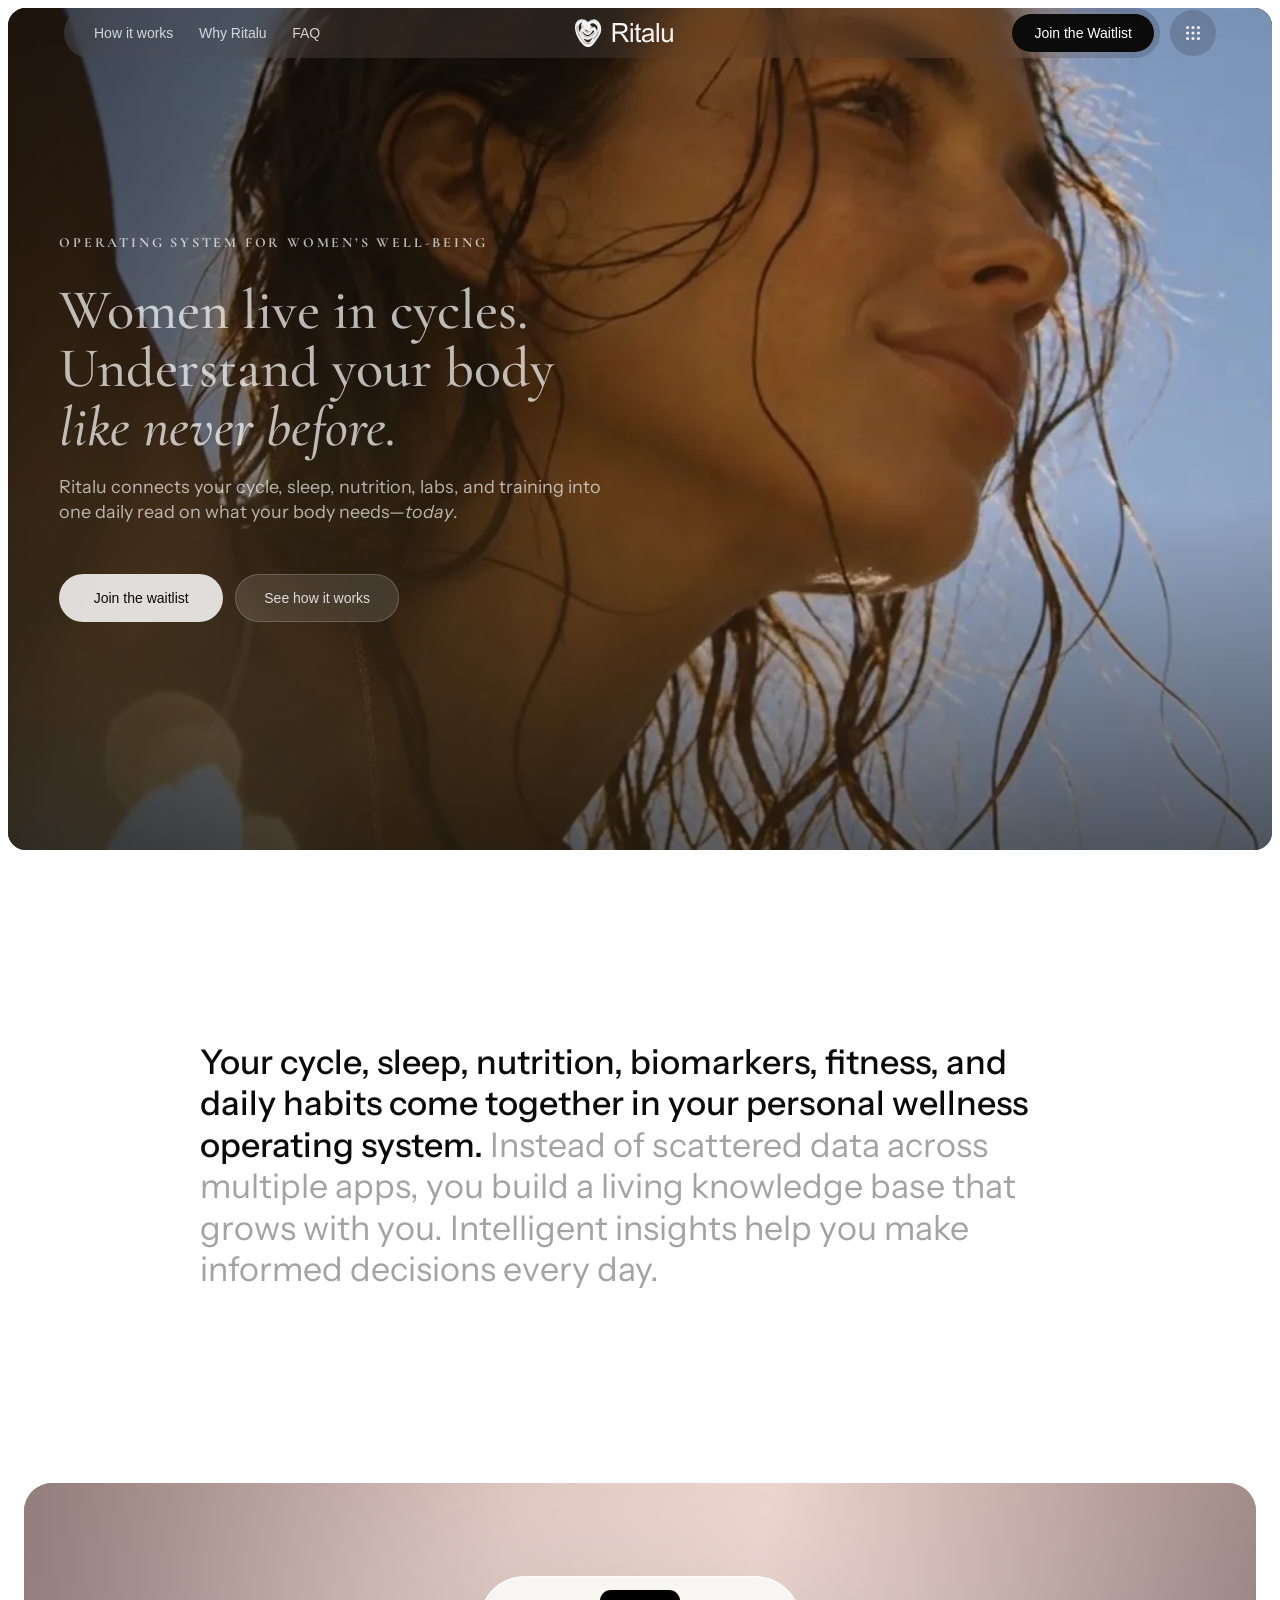
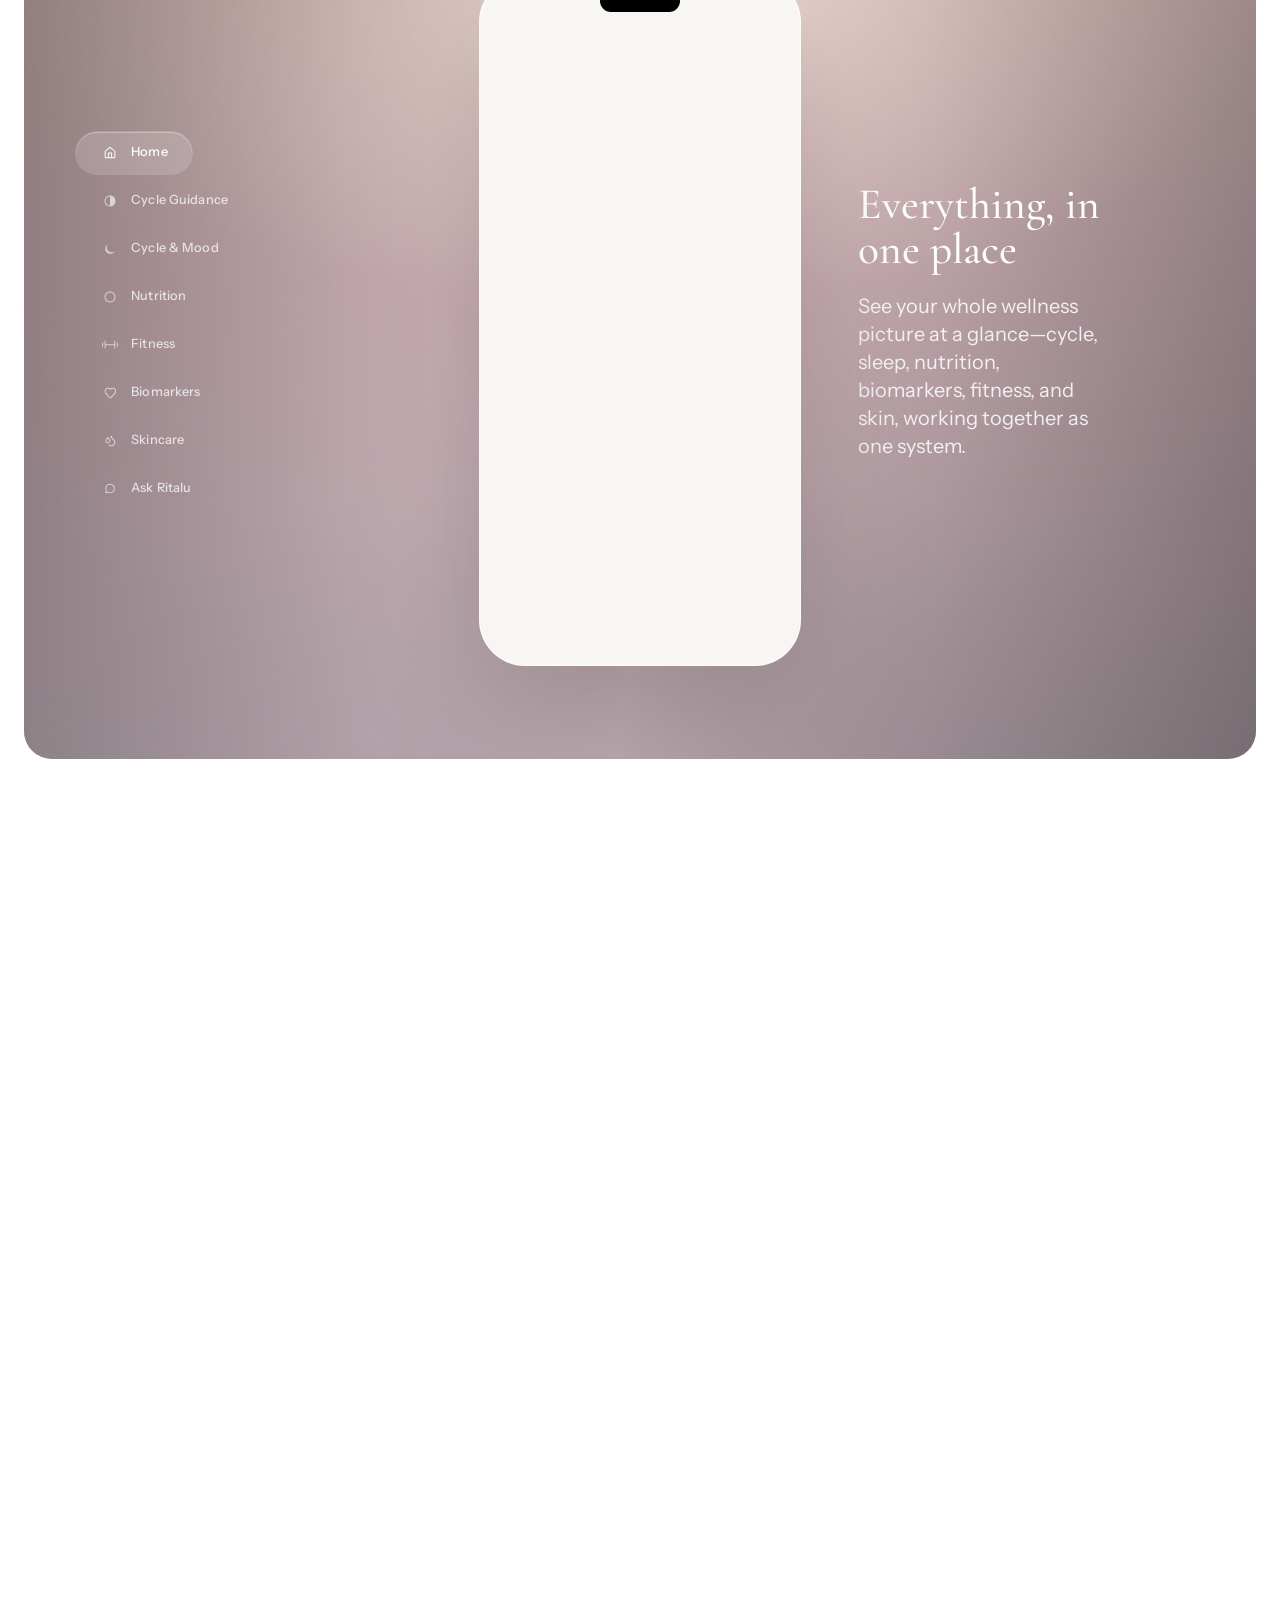
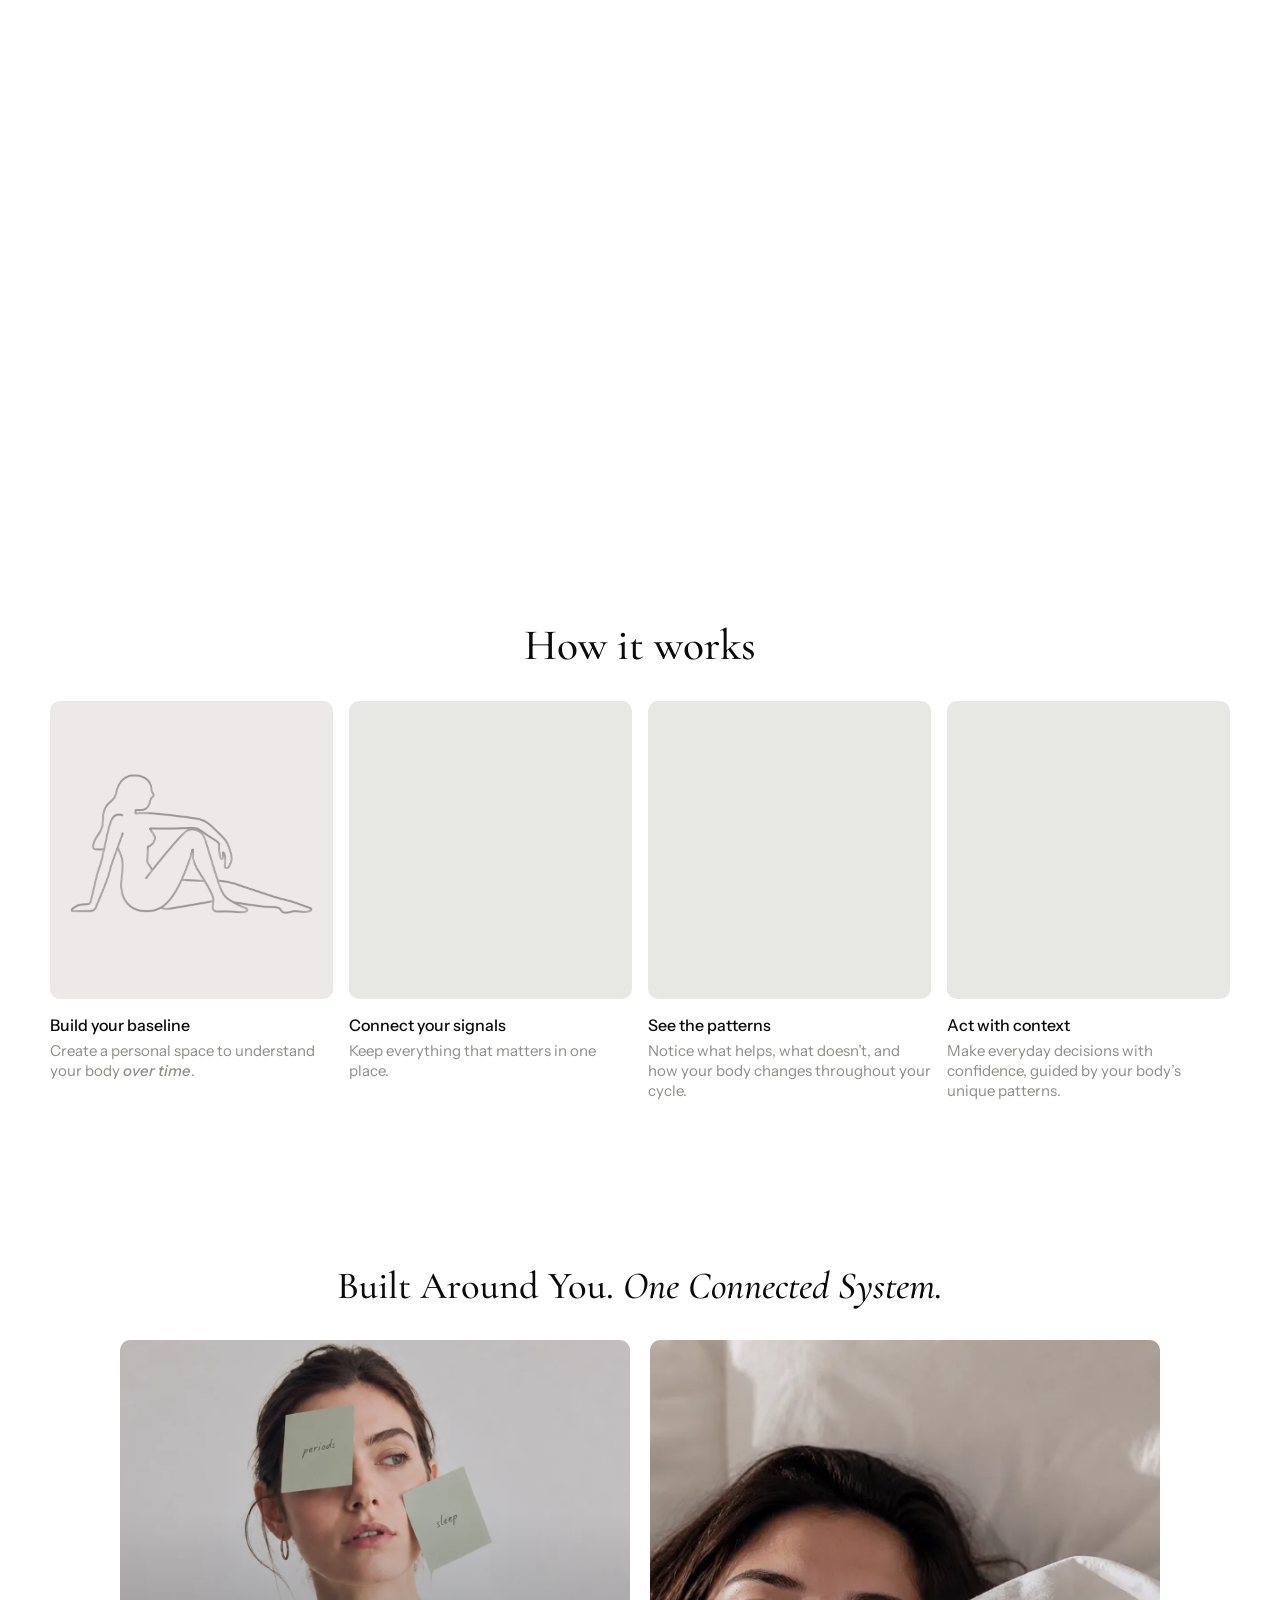
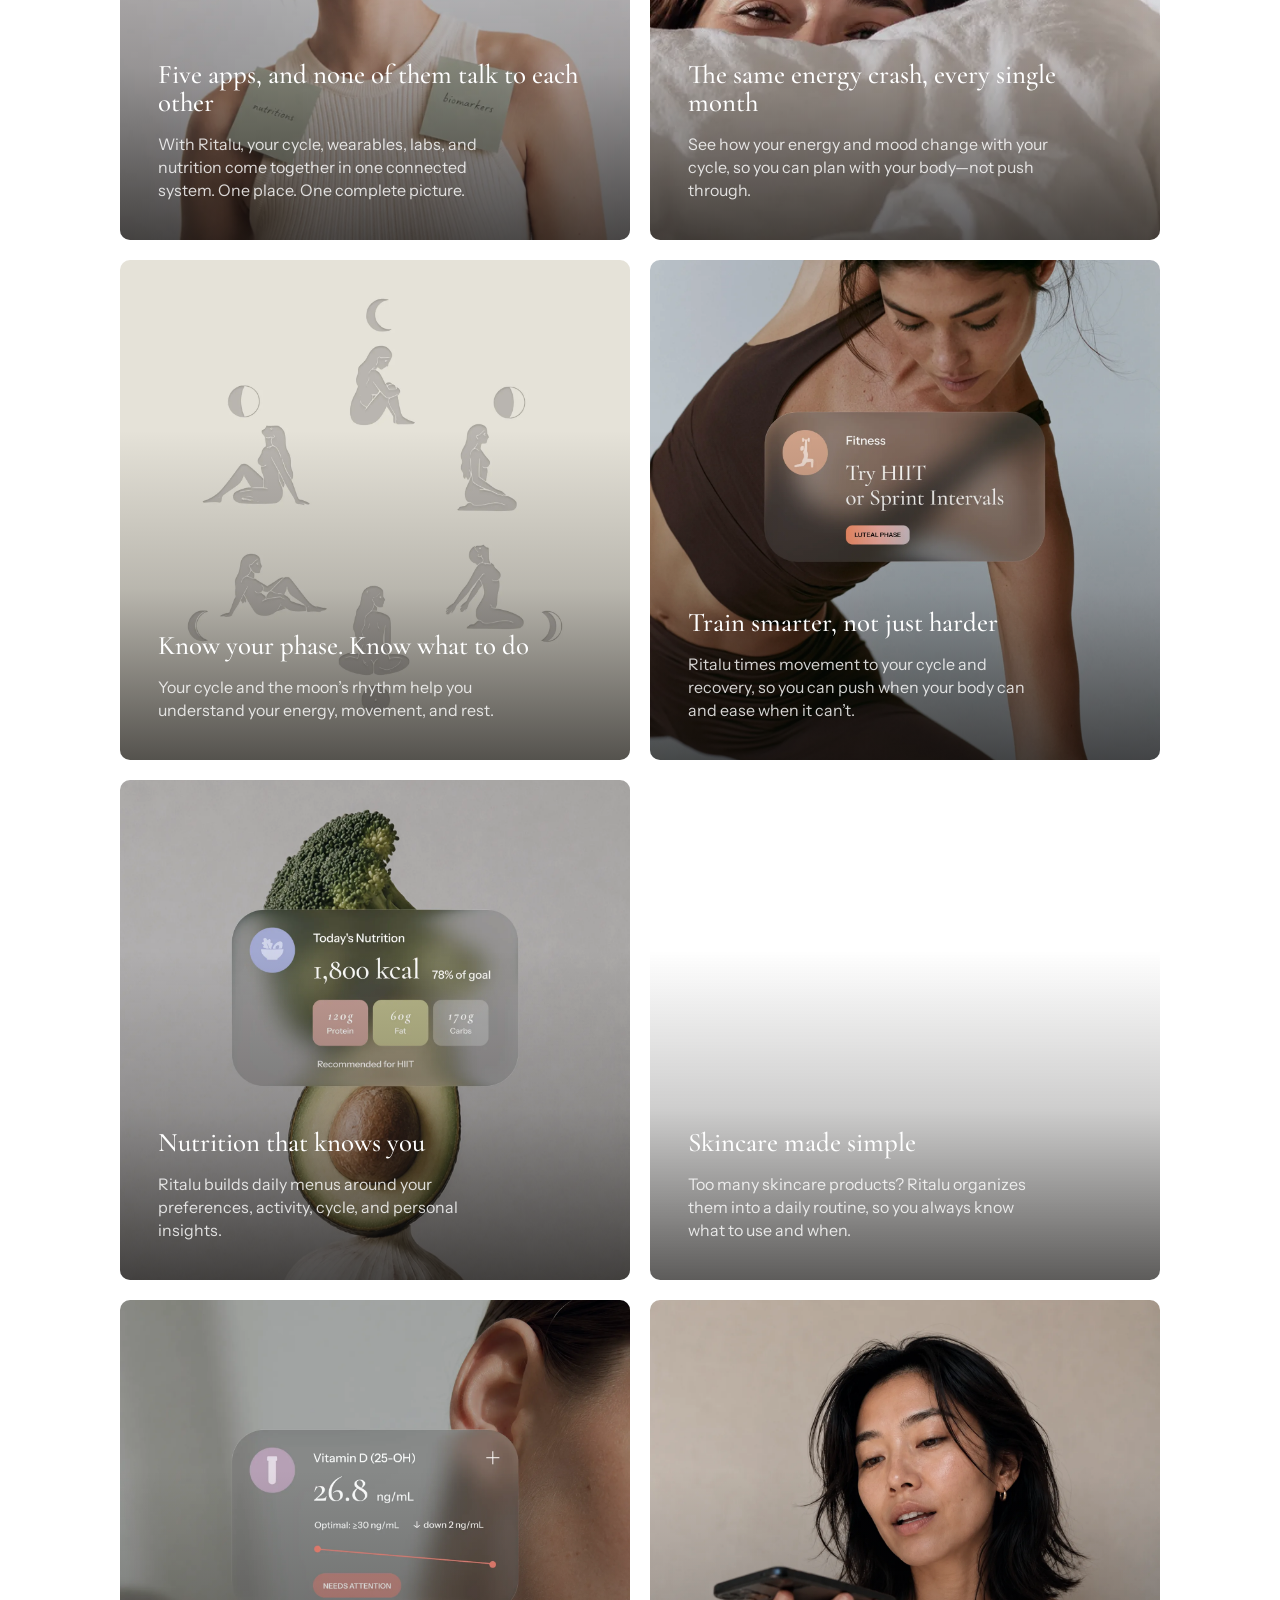
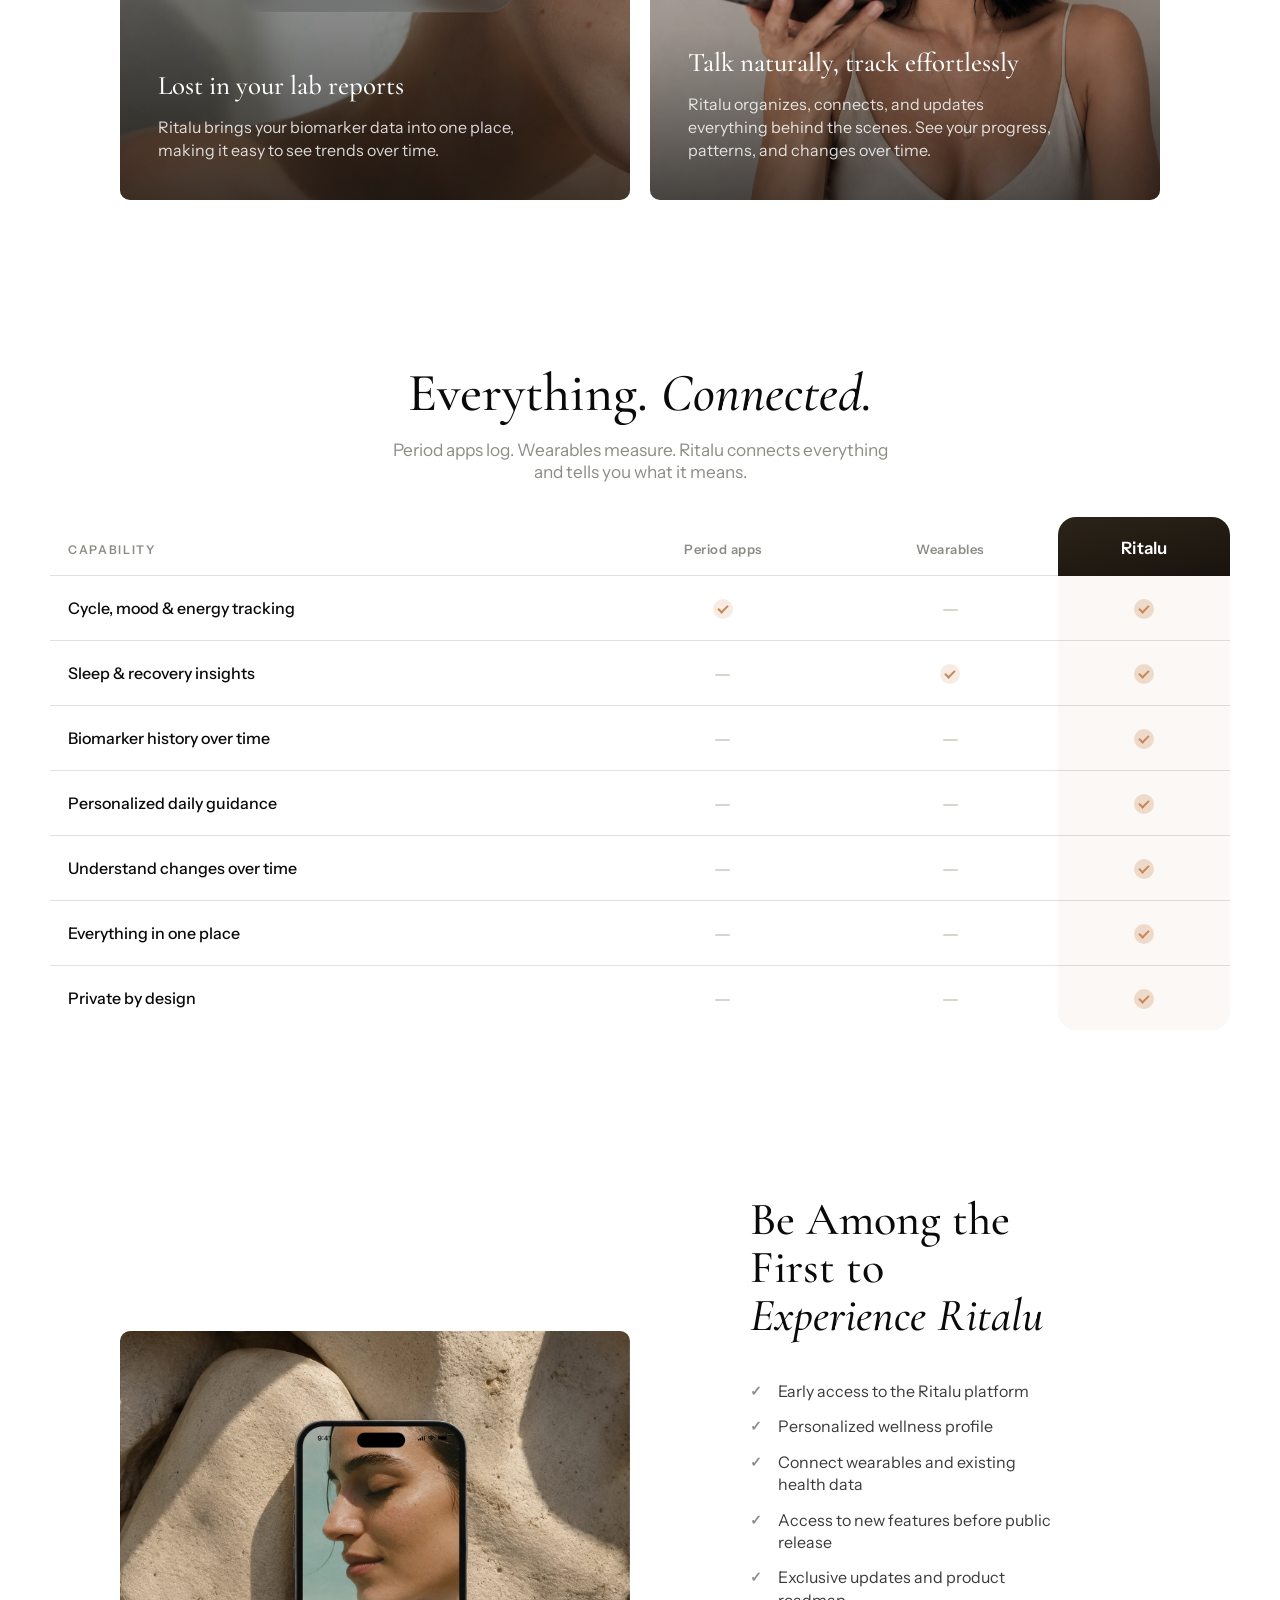
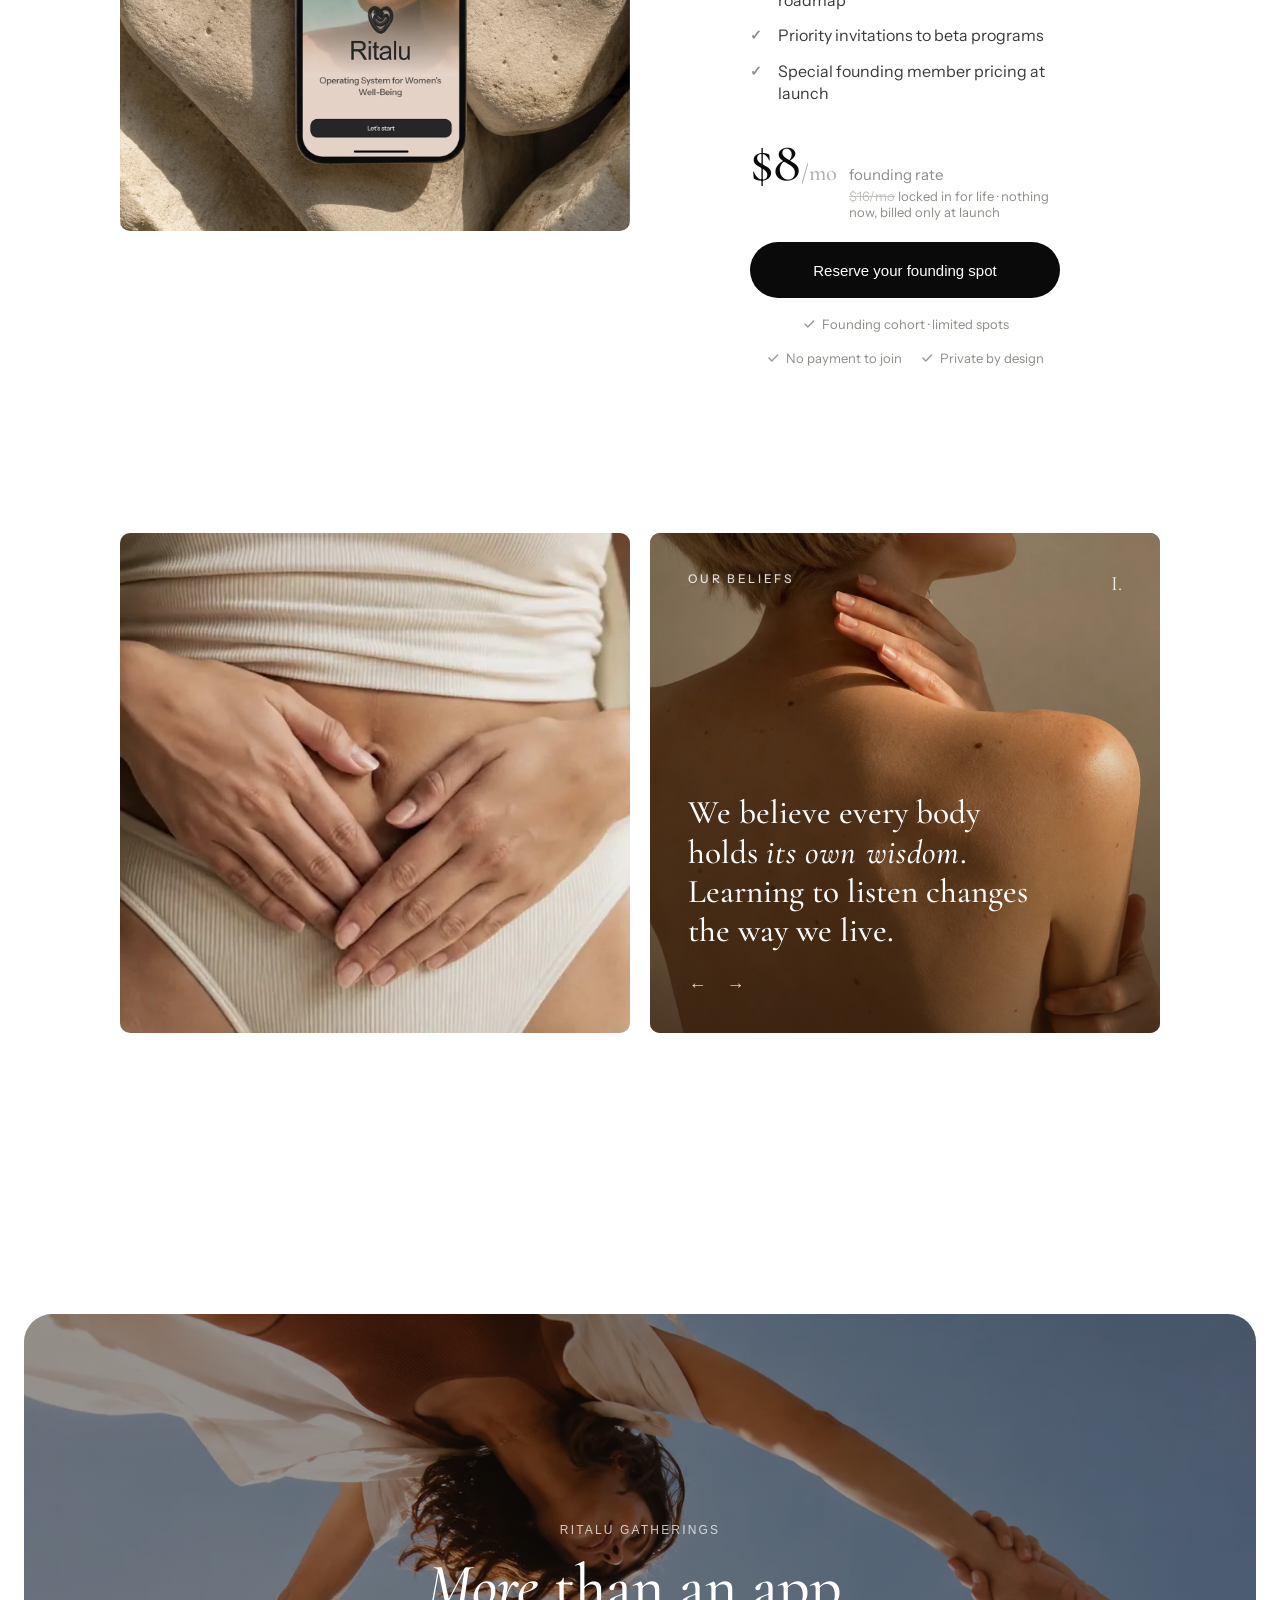
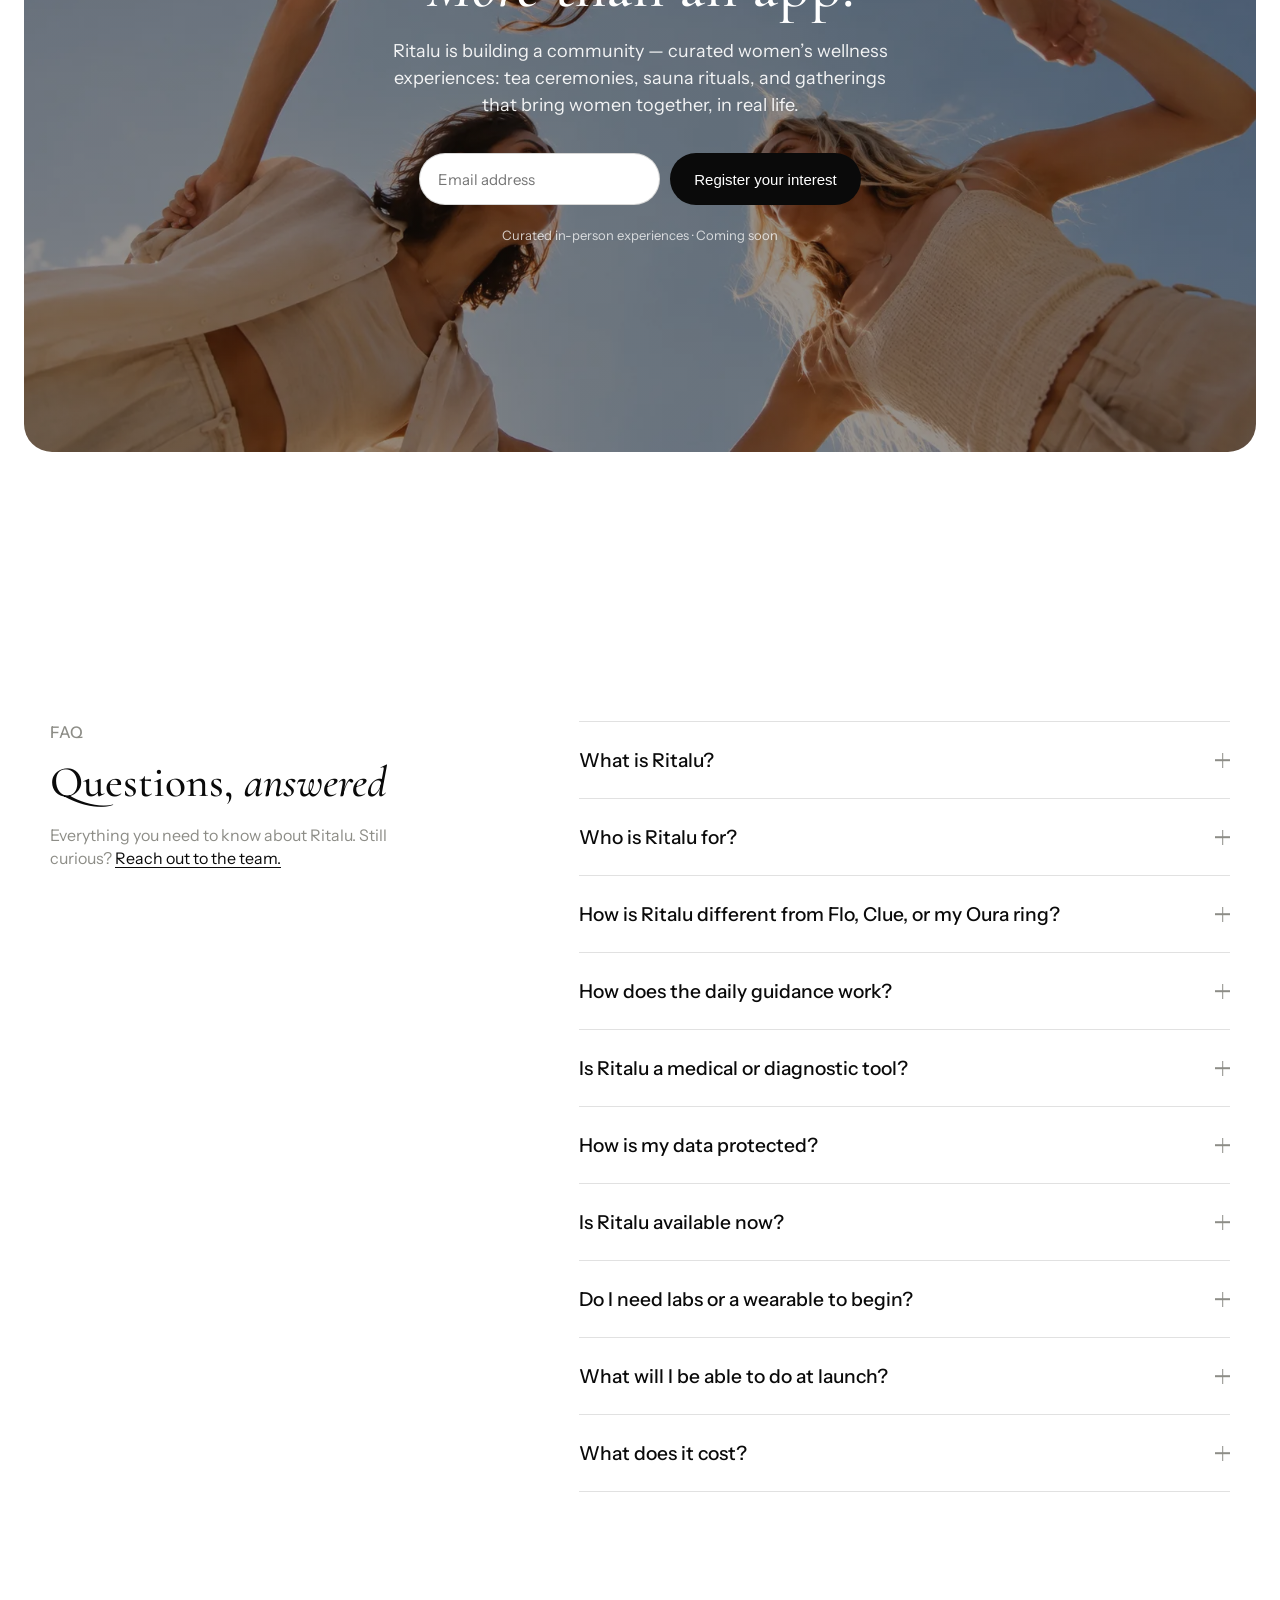
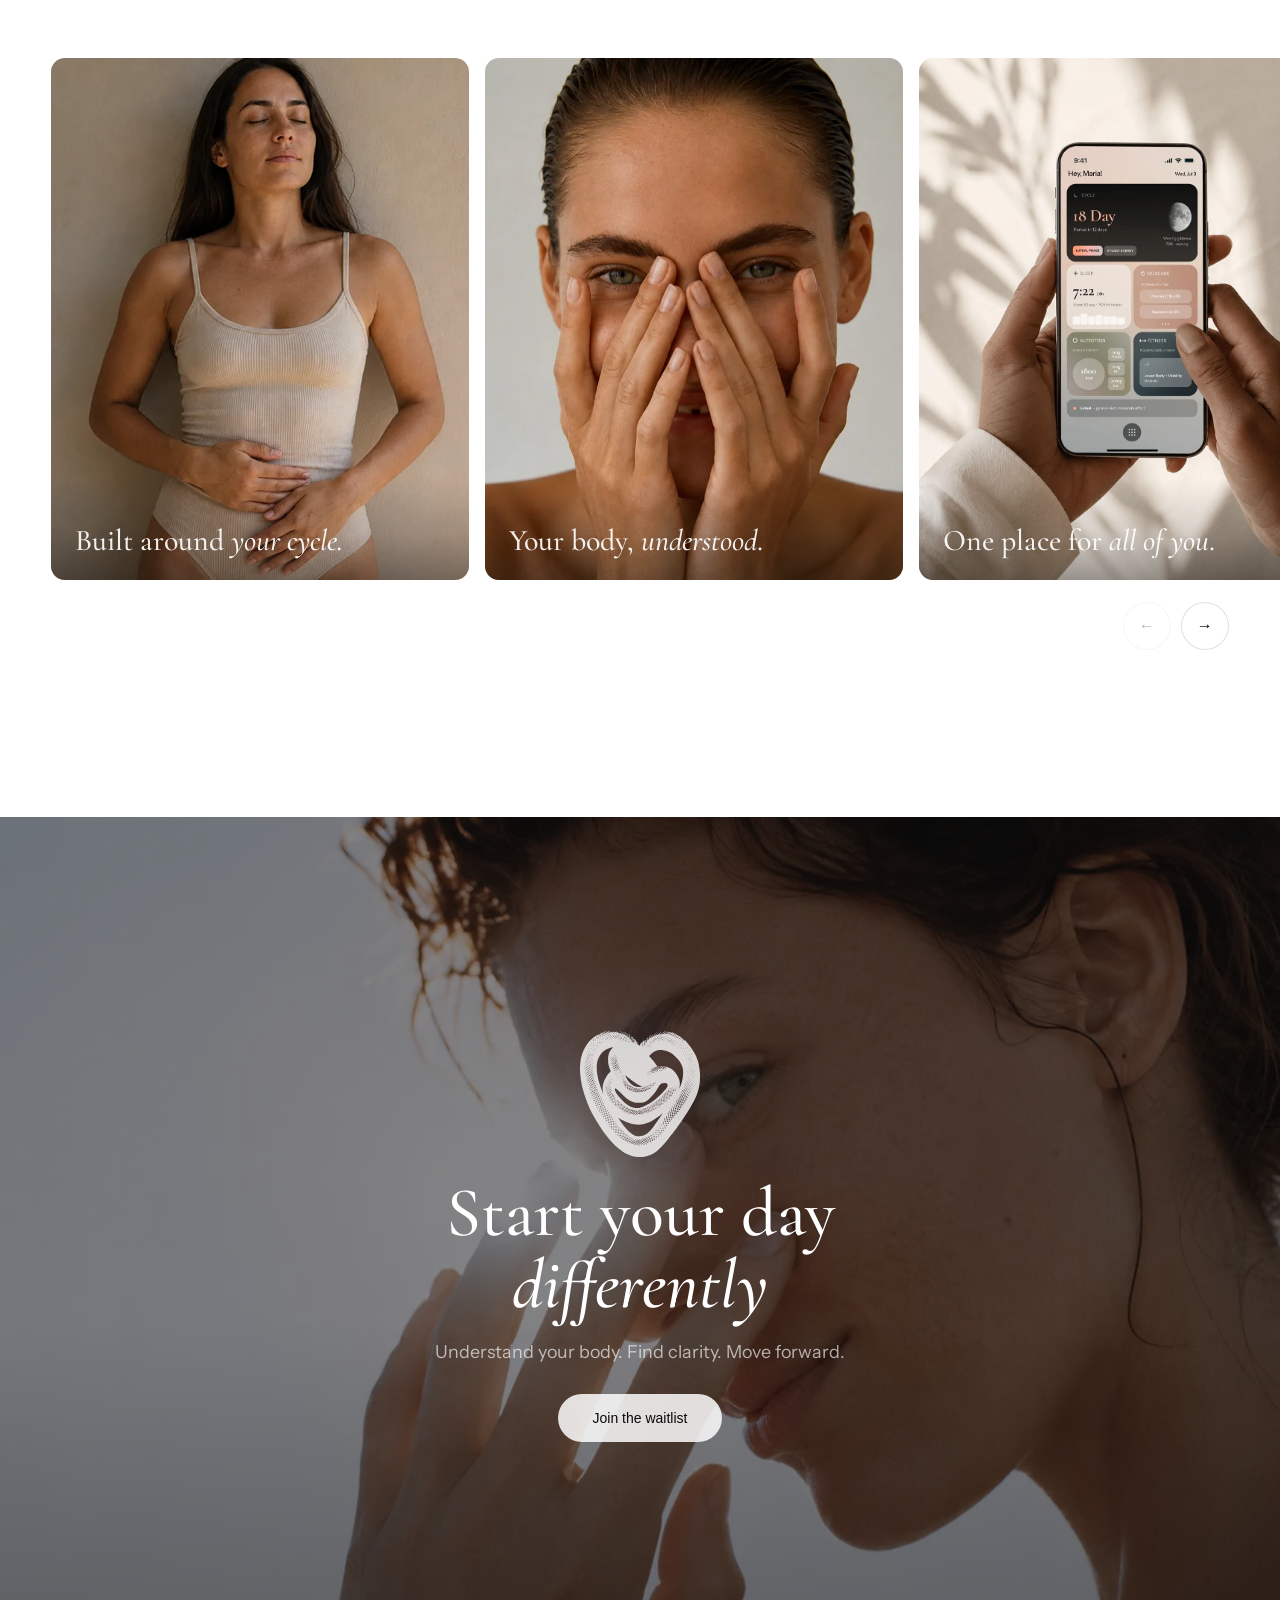
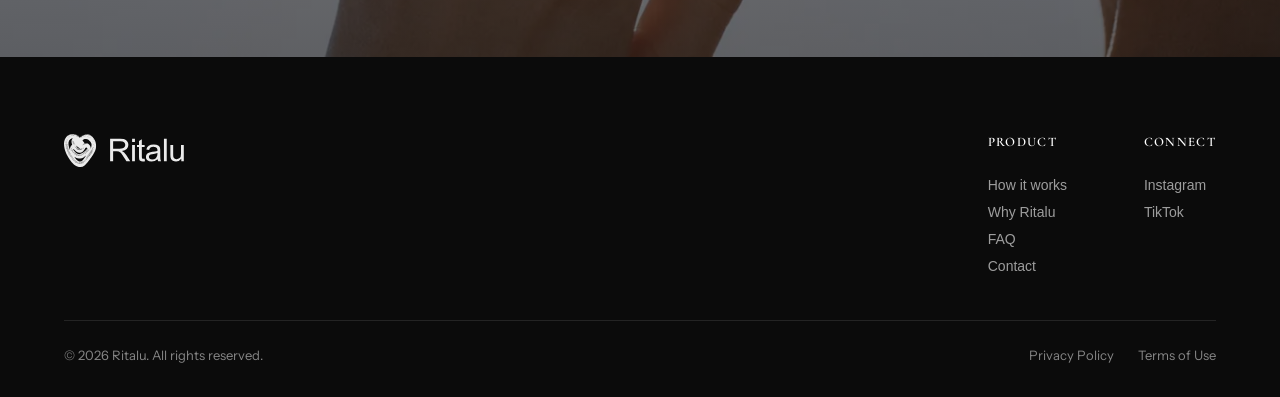
==== index.html @ a8914ab9 "Gatherings form: match input + button style/size to the waitlist 'Join the waitlist' form Co-Authore" ====
<!doctype html>
<html lang="en">
  <head>
    <meta charset="UTF-8" />
    <meta name="viewport" content="width=device-width, initial-scale=1.0" />
    <title>Ritalu | Women's Well-Being OS</title>
    <meta
      name="description"
      content="Ritalu connects your cycle, sleep, nutrition, labs, and training into one daily read on what your body needs today — a private wellness system for women."
    />
    <link rel="icon" type="image/png" sizes="256x256" href="/favicon.png?v=3" />
    <link rel="icon" type="image/png" sizes="48x48" href="/favicon.png?v=3" />
    <link rel="apple-touch-icon" href="/favicon.png?v=3" />
    <link rel="preconnect" href="https://fonts.googleapis.com" />
    <link rel="preconnect" href="https://fonts.gstatic.com" crossorigin />
    <link
      href="https://fonts.googleapis.com/css2?family=Cormorant+Garamond:ital,wght@0,500;0,600;0,700;1,500;1,700&family=DM+Sans:wght@400&family=Inter:wght@400&family=Instrument+Sans:wght@400;500&display=swap"
      rel="stylesheet"
    />
    <link rel="stylesheet" href="styles.css?v=20260714-122" />

    <!-- Open Graph / Twitter (how the link looks when shared or run as an ad) -->
    <meta property="og:type" content="website" />
    <meta property="og:site_name" content="Ritalu" />
    <meta property="og:title" content="Ritalu — Understand your body, day by day" />
    <meta property="og:description" content="Your cycle, sleep, nutrition, biomarkers and fitness in one private system that tells you what to focus on today." />
    <meta property="og:url" content="https://www.ritalu.xyz/" />
    <meta property="og:image" content="https://www.ritalu.xyz/assets/og-image.jpg?v=1" />
    <meta property="og:image:width" content="1200" />
    <meta property="og:image:height" content="630" />
    <meta name="twitter:card" content="summary_large_image" />
    <meta name="twitter:title" content="Ritalu — Understand your body, day by day" />
    <meta name="twitter:description" content="Your cycle, sleep, nutrition, biomarkers and fitness in one private system that tells you what to focus on today." />
    <meta name="twitter:image" content="https://www.ritalu.xyz/assets/og-image.jpg?v=1" />

    <!-- ============================================================
         MARKETING CONFIG — paste your IDs/URLs here, then re-deploy.
         Everything works with blanks; tracking simply stays off.
         ============================================================ -->
    <script>
      window.RITALU = {
        ga4Id: "",           // Google Analytics 4, e.g. "G-XXXXXXX"
        metaPixelId: "",     // Meta/Instagram Ads pixel, e.g. "1234567890"
        tiktokPixelId: "",   // TikTok Ads pixel, e.g. "CXXXXXXXXXXXXX"
        surveyUrl: "https://form.typeform.com/to/akTg2ftL", // your Typeform (email + 6 questions + referral)
        waitlistEndpoint: "", // optional Formspree/Getform URL to also POST the email to; leave "" to skip
        // Google Form -> Google Sheet (waitlist signups)
        googleForm: {
          action: "https://docs.google.com/forms/d/e/1FAIpQLScjnIJdjdt7SF-nxEYYPFFTloNPpOIDget_KtjC98pvs83z8Q/formResponse",
          name: "entry.82546677",
          email: "entry.659448145",
          intent: "entry.1961512946"
        }
      };
    </script>
    <script>
      (function () {
        var C = window.RITALU || {};
        if (C.ga4Id) {
          var s = document.createElement("script");
          s.async = true; s.src = "https://www.googletagmanager.com/gtag/js?id=" + C.ga4Id;
          document.head.appendChild(s);
          window.dataLayer = window.dataLayer || [];
          window.gtag = function () { dataLayer.push(arguments); };
          gtag("js", new Date()); gtag("config", C.ga4Id);
        }
        if (C.metaPixelId) {
          !function(f,b,e,v,n,t,s){if(f.fbq)return;n=f.fbq=function(){n.callMethod?n.callMethod.apply(n,arguments):n.queue.push(arguments)};if(!f._fbq)f._fbq=n;n.push=n;n.loaded=!0;n.version="2.0";n.queue=[];t=b.createElement(e);t.async=!0;t.src=v;s=b.getElementsByTagName(e)[0];s.parentNode.insertBefore(t,s)}(window,document,"script","https://connect.facebook.net/en_US/fbevents.js");
          fbq("init", C.metaPixelId); fbq("track", "PageView");
        }
        if (C.tiktokPixelId) {
          !function(w,d,t){w.TiktokAnalyticsObject=t;var ttq=w[t]=w[t]||[];ttq.methods=["page","track","identify","instances","debug","on","off","once","ready","alias","group","enableCookie","disableCookie"];ttq.setAndDefer=function(t,e){t[e]=function(){t.push([e].concat(Array.prototype.slice.call(arguments,0)))}};for(var i=0;i<ttq.methods.length;i++)ttq.setAndDefer(ttq,ttq.methods[i]);ttq.instance=function(t){for(var e=ttq._i[t]||[],n=0;n<ttq.methods.length;n++)ttq.setAndDefer(e,ttq.methods[n]);return e};ttq.load=function(e,n){var i="https://analytics.tiktok.com/i18n/pixel/events.js";ttq._i=ttq._i||{};ttq._i[e]=[];ttq._i[e]._u=i;ttq._t=ttq._t||{};ttq._t[e]=+new Date;ttq._o=ttq._o||{};ttq._o[e]=n||{};var o=d.createElement("script");o.type="text/javascript";o.async=!0;o.src=i+"?sdkid="+e+"&lib="+t;var a=d.getElementsByTagName("script")[0];a.parentNode.insertBefore(o,a)};ttq.load(C.tiktokPixelId);ttq.page()}(window,document,"ttq");
        }
        window.ritTrack = function (name, params) {
          params = params || {};
          try { if (window.gtag) gtag("event", name, params); } catch (e) {}
          try { if (window.fbq) fbq("trackCustom", name, params); } catch (e) {}
          try { if (window.ttq) ttq.track(name, params); } catch (e) {}
          if (!C.ga4Id && !C.metaPixelId && !C.tiktokPixelId) { try { console.debug("[ritTrack]", name, params); } catch (e) {} }
        };
      })();
    </script>

    <!-- Structured data: entity clarity + FAQ rich results for Google & AI answer engines -->
    <script type="application/ld+json">
    {
      "@context": "https://schema.org",
      "@graph": [
        {
          "@type": "Organization",
          "@id": "https://www.ritalu.xyz/#organization",
          "name": "Ritalu",
          "url": "https://www.ritalu.xyz/",
          "logo": "https://www.ritalu.xyz/assets/favicon.png",
          "description": "Ritalu is a private operating system for women's well-being that brings cycle, sleep, nutrition, biomarkers, fitness, and daily habits into one place.",
          "sameAs": ["https://www.instagram.com/ritalu_xyz/", "https://www.tiktok.com/@ritalu_xyz"]
        },
        {
          "@type": "WebSite",
          "@id": "https://www.ritalu.xyz/#website",
          "name": "Ritalu",
          "url": "https://www.ritalu.xyz/",
          "publisher": { "@id": "https://www.ritalu.xyz/#organization" }
        },
        {
          "@type": "SoftwareApplication",
          "name": "Ritalu",
          "applicationCategory": "LifestyleApplication",
          "operatingSystem": "iOS, Android, Web",
          "url": "https://www.ritalu.xyz/",
          "description": "A private wellness app for women that connects your cycle, sleep, nutrition, biomarkers, and fitness and turns them into a personal daily brief on what to focus on.",
          "offers": {
            "@type": "Offer",
            "price": "8",
            "priceCurrency": "USD",
            "availability": "https://schema.org/PreOrder"
          }
        },
        {
          "@type": "FAQPage",
          "mainEntity": [
            {
              "@type": "Question",
              "name": "What is Ritalu?",
              "acceptedAnswer": { "@type": "Answer", "text": "Ritalu is an operating system for women's well-being — one private platform that brings your cycle, sleep, nutrition, biomarkers, fitness, and daily habits together and turns them into simple, personal guidance, so you can understand your body and act with context." }
            },
            {
              "@type": "Question",
              "name": "Who is Ritalu for?",
              "acceptedAnswer": { "@type": "Answer", "text": "Women who want to understand their body over time — especially anyone tired of juggling separate apps for cycle, sleep, nutrition, and labs, and who wants one clear picture instead of scattered data." }
            },
            {
              "@type": "Question",
              "name": "How is Ritalu different from Flo, Clue, or my Oura ring?",
              "acceptedAnswer": { "@type": "Answer", "text": "Each of those does one thing — a period app logs your cycle, a wearable measures sleep or recovery. Ritalu connects them: it brings your cycle, wearables, labs, and daily habits into one place and turns them into a single daily read on what to focus on — something no single app or device does on its own." }
            },
            {
              "@type": "Question",
              "name": "How does the daily guidance work?",
              "acceptedAnswer": { "@type": "Answer", "text": "Each day, Ritalu reads your cycle phase and recent signals — sleep, energy, and more — and gives you a short, personal brief on what to prioritize: how to move, eat, and recover that day. The more you use it, the more tailored it gets." }
            },
            {
              "@type": "Question",
              "name": "Is Ritalu a medical or diagnostic tool?",
              "acceptedAnswer": { "@type": "Answer", "text": "No. Ritalu is a wellness and self-knowledge tool, not a medical device — it doesn't diagnose, treat, or replace your doctor. It helps you understand your own patterns and make everyday decisions with more context." }
            },
            {
              "@type": "Question",
              "name": "How is my data protected?",
              "acceptedAnswer": { "@type": "Answer", "text": "Your data is encrypted and always under your control. We never sell it. You decide what to connect, and you can export or delete everything at any time." }
            },
            {
              "@type": "Question",
              "name": "Is Ritalu available now?",
              "acceptedAnswer": { "@type": "Answer", "text": "Ritalu is in early access. Join the waitlist and we'll invite you as we open spots in each cohort." }
            },
            {
              "@type": "Question",
              "name": "Do I need labs or a wearable to begin?",
              "acceptedAnswer": { "@type": "Answer", "text": "No. You can start with a guided profile today and connect labs, wearables, and daily check-ins whenever you're ready — your insights grow richer as you add more." }
            },
            {
              "@type": "Question",
              "name": "What will I be able to do at launch?",
              "acceptedAnswer": { "@type": "Answer", "text": "Connect labs and wearables, see your cycle, sleep, nutrition, and biomarkers in one dashboard, get cycle-aware daily guidance, and ask an AI companion about your body and patterns." }
            },
            {
              "@type": "Question",
              "name": "What does it cost?",
              "acceptedAnswer": { "@type": "Answer", "text": "Joining the waitlist is free, with nothing charged now. Founding members lock in $8/mo — half the planned $16 — billed only when Ritalu launches." }
            }
          ]
        }
      ]
    }
    </script>
  </head>
  <body>
    <header class="site-nav" data-nav>
      <nav class="nav" aria-label="Main navigation">
        <div class="nav__links">
          <a href="#explore">How it works</a>
          <a href="#why-ritalu">Why Ritalu</a>
          <a href="#faq">FAQ</a>
        </div>
        <a class="logo" href="#" aria-label="Ritalu home">
          <img loading="lazy" decoding="async" src="assets/ritalu-logo.svg?v=2" alt="Ritalu" />
        </a>
        <div class="nav__actions">
          <a class="nav__cta" href="#membership">Join the Waitlist</a>
        </div>
      </nav>
      <button class="nav__menu" type="button" aria-label="Open menu" aria-expanded="false">
        <svg viewBox="0 0 22 22" aria-hidden="true">
          <circle cx="5" cy="5" r="1.7" /><circle cx="11" cy="5" r="1.7" /><circle cx="17" cy="5" r="1.7" />
          <circle cx="5" cy="11" r="1.7" /><circle cx="11" cy="11" r="1.7" /><circle cx="17" cy="11" r="1.7" />
          <circle cx="5" cy="17" r="1.7" /><circle cx="11" cy="17" r="1.7" /><circle cx="17" cy="17" r="1.7" />
        </svg>
      </button>
    </header>
    <main>
      <section class="hero" aria-label="Ritalu landing page hero">
        <video
          class="hero__image"
          src="assets/hero.mp4?v=4"
          poster="assets/hero-poster.webp?v=1"
          autoplay
          muted
          loop
          playsinline
          preload="auto"
          aria-hidden="true"
        ></video>
        <div class="hero__shade"></div>

        <div class="hero__copy reveal">
          <p class="hero__eyebrow">Operating System for <span class="hero__eyebrow-2">Women&rsquo;s Well-Being</span></p>
          <h1>Women live in cycles.<br />Understand your body<br /><em>like never before.</em></h1>
          <p>
            Ritalu connects your cycle, sleep, nutrition, labs, and training
            into one daily read on what your body needs&mdash;<em>today</em>.
          </p>
          <div class="hero__actions">
            <a class="button button--dark" href="#membership">Join the waitlist</a>
            <a class="button button--light" href="#explore">See how it works</a>
          </div>
        </div>
      </section>

      <section class="intro-module reveal" aria-label="Ritalu overview">
        <p>
          <strong>
            Your cycle, sleep, nutrition, biomarkers, fitness, and daily habits
            come together in your personal wellness operating system.
          </strong>
          <span>
            Instead of scattered data across multiple apps, you build a living
            knowledge base that grows with you. Intelligent insights help you
            make informed decisions every day.
          </span>
        </p>
      </section>

      <section id="explore" class="wellness-story" aria-label="Connected wellness dashboard">
        <div class="wellness-module reveal">
          <div class="wellness-module__bg" aria-hidden="true">
            <div class="wm-layer is-active" data-bg="0"></div>
            <div class="wm-layer" data-bg="1"></div>
            <div class="wm-layer" data-bg="2"></div>
            <div class="wm-layer" data-bg="3"></div>
            <div class="wm-layer" data-bg="4"></div>
            <div class="wm-layer" data-bg="5"></div>
            <div class="wm-layer" data-bg="6"></div>
            <div class="wm-layer" data-bg="7"></div>
            <div class="wm-veil"></div>
          </div>
          <ul class="wellness-module__nav" aria-label="Wellness categories">
            <li class="is-active">
              <svg class="wellness-module__nav-icon" viewBox="0 0 31 31" aria-hidden="true"><path d="M17.25 16.167C17.25 16.145 17.2411 16.124 17.2256 16.1084C17.21 16.0928 17.189 16.0841 17.167 16.084H13.833C13.811 16.0841 13.79 16.0928 13.7744 16.1084C13.7589 16.124 13.75 16.145 13.75 16.167V22.084H17.25V16.167ZM18.75 22.084H21.333C21.5761 22.084 21.8095 21.9873 21.9814 21.8154C22.1534 21.6435 22.25 21.4101 22.25 21.167V13.667C22.25 13.5338 22.221 13.4021 22.165 13.2812C22.1089 13.1603 22.0266 13.0529 21.9248 12.9668L21.9209 12.9629L16.0918 7.96582V7.9668C15.9263 7.82696 15.7166 7.75 15.5 7.75C15.2834 7.75 15.0737 7.82696 14.9082 7.9668L14.9072 7.96582L9.0791 12.9629L9.0752 12.9668C8.97335 13.0529 8.89109 13.1603 8.83496 13.2812C8.77896 13.4021 8.74997 13.5338 8.75 13.667V21.167C8.75 21.4101 8.84665 21.6435 9.01855 21.8154C9.19045 21.9873 9.42394 22.084 9.66699 22.084H12.25V16.167C12.25 15.7472 12.417 15.3448 12.7139 15.0479C13.0107 14.751 13.4132 14.5841 13.833 14.584H17.167C17.5868 14.5841 17.9893 14.751 18.2861 15.0479C18.583 15.3448 18.75 15.7472 18.75 16.167V22.084ZM23.75 21.167C23.75 21.8079 23.4952 22.4228 23.042 22.876C22.5888 23.3291 21.9739 23.584 21.333 23.584H9.66699C9.02611 23.584 8.41121 23.3291 7.95801 22.876C7.5048 22.4228 7.25 21.8079 7.25 21.167V13.667C7.24995 13.3155 7.32668 12.9682 7.47461 12.6494C7.62183 12.3322 7.83596 12.0505 8.10254 11.8242L13.9365 6.82422L13.9404 6.82129C14.3766 6.45266 14.9289 6.25 15.5 6.25C16.0711 6.25 16.6234 6.45266 17.0596 6.82129L17.0635 6.82422L22.8975 11.8242H22.8965C23.1633 12.0506 23.3781 12.332 23.5254 12.6494C23.6733 12.9682 23.75 13.3155 23.75 13.667V21.167Z" fill="currentColor" /></svg>
              <span>Home</span>
            </li>
            <li>
              <svg class="wellness-module__nav-icon" viewBox="0 0 31 31" aria-hidden="true"><path d="M24 15.5C24 20.1944 20.1944 24 15.5 24V22.5C15.5 22.5 15.5 18.866 15.5 15C15.5 11.134 15.5 8.5 15.5 8.5C11.634 8.5 8.5 11.634 8.5 15.5C8.5 19.366 11.634 22.5 15.5 22.5V24C10.8056 24 7 20.1944 7 15.5C7 10.8056 10.8056 7 15.5 7C20.1944 7 24 10.8056 24 15.5Z" fill="currentColor" /></svg>
              <span>Cycle Guidance</span>
            </li>
            <li>
              <svg class="wellness-module__nav-icon" viewBox="0 0 31 31" aria-hidden="true"><path d="M23 18.4075C22.4733 19.5611 21.6752 20.5699 20.6739 21.3479C19.6725 22.1259 18.4977 22.6499 17.2498 22.8751C16.0018 23.1003 14.718 23.0201 13.5078 22.6412C12.2977 22.2623 11.1973 21.5961 10.3006 20.6994C9.40395 19.8027 8.7377 18.7023 8.35882 17.4922C7.97993 16.282 7.89966 14.9982 8.12487 13.7502C8.35008 12.5023 8.87407 11.3275 9.65206 10.3261C10.4301 9.32478 11.4389 8.52666 12.5925 8C11.2123 9.38013 10.437 11.252 10.437 13.2038C10.437 15.1556 11.2123 17.0274 12.5925 18.4075C13.9726 19.7877 15.8444 20.563 17.7962 20.563C19.748 20.563 21.6199 19.7877 23 18.4075Z" fill="currentColor" /></svg>
              <span>Cycle &amp; Mood</span>
            </li>
            <li>
              <svg class="wellness-module__nav-icon" viewBox="0 0 31 31" aria-hidden="true"><path d="M22.5 15.5C22.5 11.634 19.366 8.5 15.5 8.5C11.634 8.5 8.5 11.634 8.5 15.5C8.5 19.366 11.634 22.5 15.5 22.5V24C10.8056 24 7 20.1944 7 15.5C7 10.8056 10.8056 7 15.5 7C20.1944 7 24 10.8056 24 15.5C24 20.1944 20.1944 24 15.5 24V22.5C19.366 22.5 22.5 19.366 22.5 15.5Z" fill="currentColor" /></svg>
              <span>Nutrition</span>
            </li>
            <li>
              <svg class="wellness-module__nav-icon" viewBox="0 0 31 31" aria-hidden="true"><path d="M8.68457 9V14.25H22.3154V9H23.8154V21H22.3154V15.75H8.68457V21H7.18457V9H8.68457ZM4.75 11.8887V18.1113H3.25V11.8887H4.75ZM27.75 11.8887V18.1113H26.25V11.8887H27.75Z" fill="currentColor" /></svg>
              <span>Fitness</span>
            </li>
            <li>
              <svg class="wellness-module__nav-icon" viewBox="0 0 31 31" aria-hidden="true"><path d="M18.375 7.41289C19.4045 7.13677 20.4861 7.21342 21.4717 7.62969C22.4558 8.04536 23.2894 8.77553 23.8701 9.71074C24.4499 10.6445 24.7542 11.7437 24.75 12.8621L24.7461 13.0789C24.6633 15.3001 23.3175 16.9339 22.1553 18.2146L22.1475 18.2244H22.1465L17.7529 22.908L17.752 22.907C17.5452 23.1552 17.2942 23.3627 17.0059 23.5086C16.6982 23.6642 16.3597 23.7474 16.0146 23.7498C15.6699 23.7522 15.331 23.6736 15.0215 23.5223C14.7282 23.3788 14.4708 23.1727 14.2598 22.9236L14.2588 22.9246L9.85254 18.2234L9.84473 18.2146C8.64562 16.8933 7.25 15.2033 7.25 12.8621C7.25008 11.7453 7.5577 10.6495 8.13867 9.71856C8.72003 8.787 9.55148 8.05901 10.5332 7.64434C11.5164 7.22911 12.5955 7.15089 13.623 7.42363C14.5272 7.66364 15.3448 8.16297 15.998 8.85625C16.65 8.15813 17.4691 7.65587 18.375 7.41289ZM8.75 12.8621C8.75 14.5721 9.74996 15.8778 10.9473 17.198L15.3535 21.8982C15.3658 21.9114 15.3773 21.9253 15.3887 21.9393C15.4739 22.0444 15.5743 22.123 15.6797 22.1746C15.7849 22.2261 15.8959 22.2506 16.0049 22.2498C16.1137 22.249 16.2243 22.2227 16.3291 22.1697C16.4342 22.1165 16.5339 22.0361 16.6182 21.9295L16.6592 21.8816L21.0527 17.198C22.2494 15.8784 23.25 14.5637 23.25 12.8621V12.8592C23.2537 12.0128 23.0228 11.1907 22.5957 10.5027C22.1689 9.81528 21.5696 9.29954 20.8877 9.01152C20.2072 8.72419 19.4679 8.6723 18.7637 8.86113C18.0583 9.05034 17.4091 9.47576 16.9102 10.0936C16.9065 10.0981 16.9032 10.1028 16.8994 10.1072C16.7919 10.2339 16.6571 10.3396 16.502 10.4139C16.3464 10.4882 16.1753 10.5281 16 10.5281C15.8247 10.5281 15.6536 10.4882 15.498 10.4139C15.3429 10.3396 15.2081 10.234 15.1006 10.1072C15.0975 10.1036 15.0948 10.0992 15.0918 10.0955C14.5913 9.48182 13.9426 9.06085 13.2383 8.87383C12.5349 8.68712 11.7965 8.73928 11.1172 9.02617C10.4365 9.31366 9.83859 9.82758 9.41113 10.5125C8.98337 11.1979 8.75008 12.0173 8.75 12.8621Z" fill="currentColor" /></svg>
              <span>Biomarkers</span>
            </li>
            <li>
              <svg class="wellness-module__nav-icon" viewBox="0 0 31 31" aria-hidden="true"><path d="M17.5586 7.25001C17.9156 7.25147 18.2217 7.50436 18.291 7.8545C18.6449 9.64976 19.7159 11.3913 21.1396 12.5469C22.8289 13.9181 23.7489 15.6156 23.75 17.4658L23.7471 17.6982C23.7095 18.8541 23.3554 19.9795 22.7227 20.9473C22.0476 21.9797 21.0845 22.7871 19.9541 23.2656C18.8235 23.7443 17.5777 23.8722 16.375 23.6318C15.1723 23.3915 14.0686 22.7941 13.2031 21.918L14.2705 20.8643C14.9271 21.5288 15.762 21.9799 16.6689 22.1611C17.5758 22.3423 18.5155 22.2461 19.3691 21.8848C20.2231 21.5232 20.9543 20.9114 21.4678 20.126C21.9812 19.3406 22.2538 18.4171 22.25 17.4727V17.4697C22.25 16.1651 21.6147 14.8649 20.1943 13.7119C19.0958 12.8203 18.1781 11.6405 17.5537 10.333C17.4089 10.6358 17.2508 10.9324 17.0742 11.2188L15.7969 10.4316C16.2856 9.63944 16.633 8.76443 16.8213 7.84864L16.8584 7.72266C16.9705 7.44036 17.2461 7.24874 17.5586 7.25001ZM14.4727 15.2832C14.4726 14.6366 14.1666 13.9666 13.4141 13.3438C12.9076 12.9245 12.4633 12.4059 12.1133 11.8272C11.7636 12.4086 11.3179 12.9305 10.8027 13.3486C10.0533 13.957 9.75008 14.6384 9.75 15.2832C9.75 16.6409 10.8342 17.7295 12.1113 17.7295C13.3884 17.7294 14.4727 16.6408 14.4727 15.2832ZM15.9727 15.2832C15.9727 17.4291 14.2563 19.2294 12.1113 19.2295C9.96624 19.2295 8.25 17.4292 8.25 15.2832C8.25008 14.1132 8.81818 13.0271 9.85742 12.1836C10.615 11.5686 11.1832 10.627 11.375 9.6543L11.4121 9.52735C11.5224 9.24328 11.7978 9.04883 12.1113 9.04883C12.4695 9.04894 12.7774 9.30285 12.8467 9.6543C13.0375 10.6222 13.6115 11.5605 14.3701 12.1885C15.3907 13.0332 15.9726 14.0993 15.9727 15.2832Z" fill="currentColor" /></svg>
              <span>Skincare</span>
            </li>
            <li>
              <svg class="wellness-module__nav-icon" viewBox="0 0 31 31" aria-hidden="true"><path d="M11.3553 8.63183C12.7776 7.61577 14.5133 7.13463 16.2557 7.27343C17.9981 7.41228 19.6353 8.16227 20.8788 9.39061C22.1222 10.619 22.8915 12.2468 23.0516 13.9873C23.2117 15.7279 22.7524 17.4697 21.7538 18.9043C20.7552 20.3387 19.2814 21.3739 17.5936 21.8281C15.9206 22.2783 14.1436 22.1283 12.5702 21.4053C12.4747 21.3708 12.3723 21.3624 12.2723 21.3799L10.0477 22.0312C10.0419 22.0329 10.036 22.0346 10.0302 22.0361C9.79692 22.098 9.55114 22.0995 9.31726 22.04C9.08354 21.9806 8.86853 21.8619 8.69324 21.6963C8.518 21.5306 8.38783 21.3228 8.31531 21.0928C8.24281 20.8628 8.23067 20.618 8.27918 20.3818L8.29969 20.3017L8.995 18.1553C9.0138 18.0504 9.0041 17.9424 8.9657 17.8428C8.22441 16.2788 8.05183 14.5048 8.48133 12.8271C8.91493 11.1339 9.93308 9.64788 11.3553 8.63183ZM16.1366 8.76854C14.7466 8.65782 13.3621 9.04197 12.2274 9.85253C11.0928 10.6631 10.2804 11.8484 9.93445 13.1992C9.61027 14.4655 9.71524 15.8011 10.2284 16.998L10.3368 17.2353L10.3583 17.2851C10.5113 17.6713 10.5452 18.0943 10.4559 18.5C10.4508 18.5235 10.4448 18.5474 10.4374 18.5703L9.79969 20.54L11.9022 19.9258C11.9234 19.9196 11.9451 19.9144 11.9667 19.9101C12.3018 19.8437 12.6478 19.8608 12.9735 19.959L13.1122 20.0058L13.163 20.0273C14.4264 20.6173 15.8575 20.7422 17.204 20.3799C18.5504 20.0175 19.7257 19.1913 20.5223 18.0469C21.3189 16.9025 21.6861 15.5135 21.5585 14.125C21.4308 12.7364 20.8171 11.437 19.8251 10.457C18.8331 9.47711 17.5265 8.87931 16.1366 8.76854Z" fill="currentColor" /></svg>
              <span>Ask Ritalu</span>
            </li>
          </ul>

          <div class="wellness-module__device">
            <button class="wm-arrow wm-arrow--prev" type="button" data-wm-prev aria-label="Previous screen"><svg viewBox="0 0 24 24" aria-hidden="true"><path d="M5.64645 17.3536L6 17.7071L6.70711 17L6.35355 16.6464L6 17L5.64645 17.3536ZM2 13L1.60957 12.6877L1.64645 13.3536L2 13ZM6 17L6.35355 16.6464L2.35355 12.6464L2 13L1.64645 13.3536L5.64645 17.3536L6 17ZM2 13L2.39043 13.3123L6.39044 8.31235L6 8L5.60957 7.68765L1.60957 12.6877L2 13ZM22 13L22 12.5L2 12.5L2 13L2 13.5L22 13.5L22 13Z" fill="currentColor" /></svg></button>
            <div class="phone-device">
                <div class="phone-device__screen">
                  <img loading="lazy" decoding="async" class="phone-device__img" src="assets/cycle-intelligence-screen-4.webp?v=final3" alt="Ritalu home dashboard screen" style="display:block;width:100%;height:100%;object-fit:cover;border-radius:inherit;" />
                  <div class="app" style="display:none">
                    <div class="app__status">
                      <span class="app__time">9:41</span>
                      <span class="app__sys">
                        <svg class="app__sys-ico" viewBox="0 0 18 12" aria-hidden="true"><rect x="0" y="8" width="3" height="4" rx="0.6" /><rect x="5" y="5" width="3" height="7" rx="0.6" /><rect x="10" y="2.5" width="3" height="9.5" rx="0.6" /><rect x="15" y="0" width="3" height="12" rx="0.6" /></svg>
                        <svg class="app__sys-ico app__sys-wifi" viewBox="0 0 16 13" aria-hidden="true"><path d="M1.4 4.6a10 10 0 0 1 13.2 0" /><path d="M4 7.3a6 6 0 0 1 8 0" /><path d="M6.5 9.8a2.5 2.5 0 0 1 3 0" /><circle cx="8" cy="11.6" r="0.95" /></svg>
                        <svg class="app__sys-ico app__sys-bat" viewBox="0 0 26 12" aria-hidden="true"><rect x="0.6" y="1" width="21.8" height="10" rx="2.6" fill="none" stroke="currentColor" stroke-width="1.1" /><rect x="2.2" y="2.6" width="16" height="6.8" rx="1.2" /><rect x="23.4" y="4.2" width="2" height="3.6" rx="1" /></svg>
                      </span>
                    </div>
                    <div class="app__bar">
                      <span class="app__brand">Ritalu</span>
                      <span class="app__date">Fri, Jun 27</span>
                    </div>
                    <p class="app__hello">Good morning, Anya</p>
                    <div class="app__hero">
                      <div class="app__hero-top">
                        <span class="app__hero-label" data-app="title">Cycle Intelligence</span>
                        <span class="app__hero-tag" data-app="tag">Ovulatory</span>
                      </div>
                      <strong class="app__metric" data-app="metric">Day 14</strong>
                      <span class="app__sub" data-app="sub">Fertile window · high energy</span>
                      <svg class="app__spark" viewBox="0 0 150 34" preserveAspectRatio="none" aria-hidden="true">
                        <path data-app="spark" d="M2 24 C24 22 34 8 54 12 S92 28 112 10 148 16" />
                      </svg>
                    </div>
                    <div class="app__chips">
                      <div class="chip"><span data-app="c0k">Energy</span><strong data-app="c0v">High</strong></div>
                      <div class="chip"><span data-app="c1k">Mood</span><strong data-app="c1v">Calm</strong></div>
                      <div class="chip"><span data-app="c2k">Temp</span><strong data-app="c2v">36.7°</strong></div>
                    </div>
                    <div class="app__focus">
                      <span class="app__focus-h">Today&rsquo;s focus</span>
                      <ul data-app="focus">
                        <li>Schedule key workouts</li>
                        <li>Hydrate +500ml</li>
                      </ul>
                    </div>
                  </div>
                </div>
              </div>
            <button class="wm-arrow wm-arrow--next" type="button" data-wm-next aria-label="Next screen"><svg viewBox="0 0 24 24" aria-hidden="true"><path d="M18.3536 7.64645L18 7.29289L17.2929 8L17.6464 8.35355L18 8L18.3536 7.64645ZM22 12L22.3904 12.3123L22.3536 11.6464L22 12ZM18 8L17.6464 8.35355L21.6464 12.3536L22 12L22.3536 11.6464L18.3536 7.64645L18 8ZM22 12L21.6096 11.6877L17.6096 16.6877L18 17L18.3904 17.3123L22.3904 12.3123L22 12ZM2 12V12.5H22V12V11.5H2V12Z" fill="currentColor" /></svg></button>
          </div>

          <div class="wellness-module__dots" data-wm-dots></div>

          <div class="wellness-module__copy" aria-live="polite">
            <h2 class="heading--serif">Everything, in <em>one place</em></h2>
            <p>
              See your whole wellness picture at a glance—cycle, sleep,
              nutrition, biomarkers, fitness, and skin, working together as
              one system.
            </p>
          </div>
        </div>
      </section>

      <section id="how-it-works" class="section process" aria-labelledby="process-title">
        <div class="section__heading reveal">
          <h2 id="process-title">How it works</h2>
        </div>
        <div class="steps">
          <article class="step-card reveal">
            <img loading="eager" decoding="async" src="assets/build-baseline-1.webp?v=3" alt="Wellness app dashboard on a phone" />
            <h3>Build your baseline</h3>
            <p>Create a personal space to understand your body <em>over time</em>.</p>
          </article>
          <article class="step-card reveal">
            <img loading="eager" decoding="async" src="assets/connect-signals-2.webp" alt="Warm portrait of a woman's back and shoulder, hand resting on her neck" />
            <h3>Connect your signals</h3>
            <p>Keep everything that matters in one place.</p>
          </article>
          <article class="step-card reveal">
            <img loading="eager" decoding="async" src="assets/see-patterns.webp" alt="Chart showing patterns across the cycle" />
            <h3>See the patterns</h3>
            <p>Notice what helps, what doesn&rsquo;t, and how your body changes throughout your cycle.</p>
          </article>
          <article class="step-card reveal">
            <img loading="eager" decoding="async" src="assets/act-context.webp" alt="Tablet prepared for a wellness dashboard" />
            <h3>Act with context</h3>
            <p>Make everyday decisions with confidence, guided by your body&rsquo;s unique patterns.</p>
          </article>
        </div>
      </section>

      <section class="section grow" aria-labelledby="grow-title">
        <div class="section__heading reveal">
          <h2 id="grow-title">Built Around You. <span class="grow-title__muted">One Connected System.</span></h2>
        </div>
        <div class="grow__grid">
          <article class="grow__cell grow__cell--photo reveal">
            <div class="grow__media">
            <img loading="lazy" decoding="async" src="assets/five-apps-one-system.webp?v=3" alt="Ritalu connecting scattered health apps into one system" />
            <div class="os-widget" aria-hidden="true">
              <div class="os-widget__head">
                <span class="os-widget__brand">Ritalu</span>
                <span class="os-widget__status">Connected</span>
              </div>
              <p class="os-widget__insight">Everything about you, working as one system.</p>
              <ul class="os-widget__signals">
                <li><span class="os-dot"></span>Cycle</li>
                <li><span class="os-dot"></span>Sleep</li>
                <li><span class="os-dot"></span>Nutrition</li>
                <li><span class="os-dot"></span>Biomarkers</li>
                <li><span class="os-dot"></span>Fitness</li>
                <li><span class="os-dot"></span>Skin</li>
              </ul>
              <div class="os-widget__foot">6 signals &middot; one clear picture</div>
            </div>
            <div class="grow__overlay">
              <h3>Five apps, and none of them talk to each other</h3>
            </div>
            </div>
            <p class="grow__desc">With Ritalu, your cycle, wearables, labs, and nutrition come together in one connected system. One place. One complete picture.</p>
          </article>

          <article class="grow__cell grow__cell--photo reveal">
            <div class="grow__media">
            <img loading="lazy" decoding="async" src="assets/some-weeks-effortless.webp?v=2" alt="Calm week planned around the body's natural energy" />
            <div class="grow__overlay">
              <h3>The same energy crash, every single month</h3>
            </div>
            </div>
            <p class="grow__desc">See how your energy and mood change with your cycle, so you can plan with your body&mdash;not push through.</p>
          </article>

          <article class="grow__cell grow__cell--photo reveal">
            <div class="grow__media">
            <img loading="lazy" decoding="async" src="assets/natural-rhythms.webp" alt="Woman resting her hands over her lower abdomen" />
            <div class="grow__overlay">
              <h3>Know your phase. Know what to do</h3>
            </div>
            </div>
            <p class="grow__desc">Your cycle and the moon&rsquo;s rhythm help you understand your energy, movement, and rest.</p>
          </article>

          <article class="grow__cell grow__cell--photo reveal">
            <div class="grow__media">
            <img loading="lazy" decoding="async" src="assets/train-smarter.webp" alt="Woman moving through a dynamic pose in activewear" />
            <div class="grow__overlay">
              <h3>Train smarter, not just harder</h3>
            </div>
            </div>
            <p class="grow__desc">Ritalu times movement to your cycle and recovery, so you can push when your body can and ease when it can&rsquo;t.</p>
          </article>

          <article class="grow__cell grow__cell--photo reveal">
            <div class="grow__media">
            <img loading="lazy" decoding="async" src="assets/nourish-body.webp?v=4" alt="Hands rinsing fresh blueberries under running water" />
            <div class="grow__overlay">
              <h3>Nutrition that knows you</h3>
            </div>
            </div>
            <p class="grow__desc">Ritalu builds daily menus around your preferences, activity, cycle, and personal insights.</p>
          </article>

          <article class="grow__cell grow__cell--photo reveal">
            <div class="grow__media">
            <img loading="lazy" decoding="async" src="assets/todays-routine.webp" alt="Close detail of a woman's lips and skin" />
            <div class="grow__overlay">
              <h3>Skincare made simple</h3>
            </div>
            </div>
            <p class="grow__desc">Too many skincare products? Ritalu organizes them into a daily routine, so you always know what to use and when.</p>
          </article>

          <article class="grow__cell grow__cell--photo reveal">
            <div class="grow__media">
            <img loading="lazy" decoding="async" src="assets/bigger-picture.webp?v=5" alt="Vitamin D biomarker card over a close detail of a woman's neck and shoulder" />
            <div class="grow__overlay">
              <h3>Lost in your lab reports</h3>
            </div>
            </div>
            <p class="grow__desc">Ritalu brings your biomarker data into one place, making it easy to see trends over time.</p>
          </article>

          <article class="grow__cell grow__cell--photo reveal">
            <div class="grow__media">
            <img loading="lazy" decoding="async" src="assets/talk-naturally.webp?v=2" alt="Talking naturally to Ritalu while it tracks in the background" />
            <div class="grow__overlay">
              <h3>Talk naturally, track effortlessly</h3>
            </div>
            </div>
            <p class="grow__desc">Ritalu organizes, connects, and updates everything behind the scenes. See your progress, patterns, and changes over time.</p>
          </article>

        </div>
      </section>

      <section id="why-ritalu" class="section compare" aria-labelledby="compare-title">
        <div class="section__heading reveal">
          <h2 id="compare-title">Everything. <em>Connected.</em></h2>
          <p>Period apps log. Wearables measure. Ritalu connects everything and tells you what it means.</p>
        </div>
        <div class="compare__wrap reveal">
          <table class="compare__table">
            <caption class="sr-only">Comparison of Ritalu with period apps and wearables</caption>
            <thead>
              <tr>
                <th scope="col" class="compare__feature">Capability</th>
                <th scope="col">Period&nbsp;apps</th>
                <th scope="col">Wearables</th>
                <th scope="col" class="compare__hl"><span class="compare__hlname">Ritalu</span></th>
              </tr>
            </thead>
            <tbody>
              <tr>
                <th scope="row">Cycle, mood &amp; energy tracking</th>
                <td><span class="mark mark--ok" role="img" aria-label="Yes"></span></td>
                <td><span class="mark mark--no" role="img" aria-label="No"></span></td>
                <td class="compare__hl"><span class="mark mark--ok" role="img" aria-label="Yes"></span></td>
              </tr>
              <tr>
                <th scope="row">Sleep &amp; recovery insights</th>
                <td><span class="mark mark--no" role="img" aria-label="No"></span></td>
                <td><span class="mark mark--ok" role="img" aria-label="Yes"></span></td>
                <td class="compare__hl"><span class="mark mark--ok" role="img" aria-label="Yes"></span></td>
              </tr>
              <tr>
                <th scope="row">Biomarker history over time</th>
                <td><span class="mark mark--no" role="img" aria-label="No"></span></td>
                <td><span class="mark mark--no" role="img" aria-label="No"></span></td>
                <td class="compare__hl"><span class="mark mark--ok" role="img" aria-label="Yes"></span></td>
              </tr>
              <tr>
                <th scope="row">Personalized daily guidance</th>
                <td><span class="mark mark--no" role="img" aria-label="No"></span></td>
                <td><span class="mark mark--no" role="img" aria-label="No"></span></td>
                <td class="compare__hl"><span class="mark mark--ok" role="img" aria-label="Yes"></span></td>
              </tr>
              <tr>
                <th scope="row">Understand changes over time</th>
                <td><span class="mark mark--no" role="img" aria-label="No"></span></td>
                <td><span class="mark mark--no" role="img" aria-label="No"></span></td>
                <td class="compare__hl"><span class="mark mark--ok" role="img" aria-label="Yes"></span></td>
              </tr>
              <tr>
                <th scope="row">Everything in one place</th>
                <td><span class="mark mark--no" role="img" aria-label="No"></span></td>
                <td><span class="mark mark--no" role="img" aria-label="No"></span></td>
                <td class="compare__hl"><span class="mark mark--ok" role="img" aria-label="Yes"></span></td>
              </tr>
              <tr>
                <th scope="row">Private by design</th>
                <td><span class="mark mark--no" role="img" aria-label="No"></span></td>
                <td><span class="mark mark--no" role="img" aria-label="No"></span></td>
                <td class="compare__hl"><span class="mark mark--ok" role="img" aria-label="Yes"></span></td>
              </tr>
            </tbody>
          </table>
        </div>
        <div class="compare__scroll" aria-hidden="true"><span class="compare__scroll-thumb"></span></div>
      </section>

      <section id="membership" class="section plans" aria-labelledby="plans-title">
        <div class="plans__visual reveal">
          <img loading="lazy" decoding="async" src="assets/membership-visual-4.webp" alt="Ritalu app shown on a phone resting on stone" />
        </div>

        <div class="plans__info reveal">
          <h2 id="plans-title">Be Among the First to <em>Experience Ritalu</em></h2>
          <ul class="plans__list">
            <li>Early access to the Ritalu platform</li>
            <li>Personalized wellness profile</li>
            <li>Connect wearables and existing health data</li>
            <li>Access to new features before public release</li>
            <li>Exclusive updates and product roadmap</li>
            <li>Priority invitations to beta programs</li>
            <li>Special founding member pricing at launch</li>
          </ul>
          <div class="plans__price">
            <b>$8<em class="plans__per">/mo</em></b>
            <span><em>founding rate</em><small><s>$16/mo</s> locked in for life &middot; nothing now, billed only at launch</small></span>
          </div>
          <a class="plans__button" href="#membership" data-cta="pricing">Reserve your founding spot</a>
          <div class="plans__badges">
            <span><svg viewBox="0 0 24 24" aria-hidden="true"><path d="M5 12l5 5L20 7" /></svg>Founding cohort &middot; limited spots</span>
            <span><svg viewBox="0 0 24 24" aria-hidden="true"><path d="M5 12l5 5L20 7" /></svg>No payment to join</span>
            <span><svg viewBox="0 0 24 24" aria-hidden="true"><path d="M5 12l5 5L20 7" /></svg>Private by design</span>
          </div>
        </div>
      </section>

      <section class="section beliefs" aria-label="Our beliefs">
        <div class="beliefs__grid">
          <div class="beliefs__photo reveal">
            <video class="beliefs__video" src="assets/beliefs-video.mp4?v=1" poster="assets/beliefs-poster.webp?v=1" muted loop playsinline autoplay preload="metadata" aria-hidden="true"></video>
          </div>
          <div class="beliefs__panel reveal">
            <div class="beliefs__top">
              <span class="beliefs__eyebrow">Our Beliefs</span>
              <span class="beliefs__num" data-belief-num>I.</span>
            </div>
            <div class="beliefs__statement" data-beliefs>
              <p class="beliefs__text" data-belief-text>We believe every body holds <em>its own wisdom</em>. Learning to listen changes the way we live.</p>
              <div class="beliefs__nav">
                <button type="button" data-belief="prev" aria-label="Previous belief">&larr;</button>
                <button type="button" data-belief="next" aria-label="Next belief">&rarr;</button>
              </div>
            </div>
          </div>
        </div>
      </section>

      <section class="gatherings reveal" aria-label="Ritalu gatherings">
        <div class="gatherings__inner">
          <p class="gatherings__eyebrow">Ritalu Gatherings</p>
          <h2 class="gatherings__title"><em>More</em> than an app.</h2>
          <p class="gatherings__sub">Ritalu is building a community &mdash; curated women&rsquo;s wellness experiences: tea ceremonies, sauna rituals, and gatherings that bring women together, in real life.</p>
          <form class="gatherings__form" data-gatherings-form novalidate>
            <input class="gatherings__input" type="email" name="email" placeholder="Email address" autocomplete="email" required />
            <button class="gatherings__btn" type="submit">Register your interest</button>
          </form>
          <p class="gatherings__thanks" data-gatherings-thanks hidden>You&rsquo;re on the list &mdash; we&rsquo;ll be in touch about our first gatherings.</p>
          <p class="gatherings__fine">Curated in-person experiences &middot; Coming soon</p>
        </div>
      </section>

      <section id="faq" class="section faq" aria-labelledby="faq-title">
        <div class="faq__intro reveal">
          <p class="kicker">FAQ</p>
          <h2 id="faq-title">Questions, <em>answered</em></h2>
          <p>Everything you need to know about Ritalu. Still curious? <a href="mailto:info@ritalu.xyz">Reach out to the team.</a></p>
        </div>
        <div class="faq__list reveal">
          <div class="faq__item">
            <button class="faq__q" type="button" aria-expanded="false" aria-controls="faq-a1" id="faq-q1">
              What is Ritalu?
              <span class="faq__icon" aria-hidden="true"></span>
            </button>
            <div class="faq__a" id="faq-a1" role="region" aria-labelledby="faq-q1">
              <div class="faq__a-inner">
                <p>Ritalu is an operating system for women&rsquo;s well-being &mdash; one private platform that brings your cycle, sleep, nutrition, biomarkers, fitness, and daily habits together and turns them into simple, personal guidance, so you can understand your body and act with context.</p>
              </div>
            </div>
          </div>

          <div class="faq__item">
            <button class="faq__q" type="button" aria-expanded="false" aria-controls="faq-a2" id="faq-q2">
              Who is Ritalu for?
              <span class="faq__icon" aria-hidden="true"></span>
            </button>
            <div class="faq__a" id="faq-a2" role="region" aria-labelledby="faq-q2">
              <div class="faq__a-inner">
                <p>Women who want to understand their body over time &mdash; especially anyone tired of juggling separate apps for cycle, sleep, nutrition, and labs, and who wants one clear picture instead of scattered data.</p>
              </div>
            </div>
          </div>

          <div class="faq__item">
            <button class="faq__q" type="button" aria-expanded="false" aria-controls="faq-a3" id="faq-q3">
              How is Ritalu different from Flo, Clue, or my Oura ring?
              <span class="faq__icon" aria-hidden="true"></span>
            </button>
            <div class="faq__a" id="faq-a3" role="region" aria-labelledby="faq-q3">
              <div class="faq__a-inner">
                <p>Each of those does one thing &mdash; a period app logs your cycle, a wearable measures sleep or recovery. Ritalu connects them: it brings your cycle, wearables, labs, and daily habits into one place and turns them into a single daily read on what to focus on &mdash; something no single app or device does on its own.</p>
              </div>
            </div>
          </div>

          <div class="faq__item">
            <button class="faq__q" type="button" aria-expanded="false" aria-controls="faq-a4" id="faq-q4">
              How does the daily guidance work?
              <span class="faq__icon" aria-hidden="true"></span>
            </button>
            <div class="faq__a" id="faq-a4" role="region" aria-labelledby="faq-q4">
              <div class="faq__a-inner">
                <p>Each day, Ritalu reads your cycle phase and recent signals &mdash; sleep, energy, and more &mdash; and gives you a short, personal brief on what to prioritize: how to move, eat, and recover that day. The more you use it, the more tailored it gets.</p>
              </div>
            </div>
          </div>

          <div class="faq__item">
            <button class="faq__q" type="button" aria-expanded="false" aria-controls="faq-a5" id="faq-q5">
              Is Ritalu a medical or diagnostic tool?
              <span class="faq__icon" aria-hidden="true"></span>
            </button>
            <div class="faq__a" id="faq-a5" role="region" aria-labelledby="faq-q5">
              <div class="faq__a-inner">
                <p>No. Ritalu is a wellness and self-knowledge tool, not a medical device &mdash; it doesn&rsquo;t diagnose, treat, or replace your doctor. It helps you understand your own patterns and make everyday decisions with more context.</p>
              </div>
            </div>
          </div>

          <div class="faq__item">
            <button class="faq__q" type="button" aria-expanded="false" aria-controls="faq-a6" id="faq-q6">
              How is my data protected?
              <span class="faq__icon" aria-hidden="true"></span>
            </button>
            <div class="faq__a" id="faq-a6" role="region" aria-labelledby="faq-q6">
              <div class="faq__a-inner">
                <p>Your data is encrypted and always under your control. We never sell it. You decide what to connect, and you can export or delete everything at any time.</p>
              </div>
            </div>
          </div>

          <div class="faq__item">
            <button class="faq__q" type="button" aria-expanded="false" aria-controls="faq-a7" id="faq-q7">
              Is Ritalu available now?
              <span class="faq__icon" aria-hidden="true"></span>
            </button>
            <div class="faq__a" id="faq-a7" role="region" aria-labelledby="faq-q7">
              <div class="faq__a-inner">
                <p>Ritalu is in early access. Join the waitlist and we&rsquo;ll invite you as we open spots in each cohort.</p>
              </div>
            </div>
          </div>

          <div class="faq__item">
            <button class="faq__q" type="button" aria-expanded="false" aria-controls="faq-a8" id="faq-q8">
              Do I need labs or a wearable to begin?
              <span class="faq__icon" aria-hidden="true"></span>
            </button>
            <div class="faq__a" id="faq-a8" role="region" aria-labelledby="faq-q8">
              <div class="faq__a-inner">
                <p>No. You can start with a guided profile today and connect labs, wearables, and daily check-ins whenever you&rsquo;re ready &mdash; your insights grow richer as you add more.</p>
              </div>
            </div>
          </div>

          <div class="faq__item">
            <button class="faq__q" type="button" aria-expanded="false" aria-controls="faq-a9" id="faq-q9">
              What will I be able to do at launch?
              <span class="faq__icon" aria-hidden="true"></span>
            </button>
            <div class="faq__a" id="faq-a9" role="region" aria-labelledby="faq-q9">
              <div class="faq__a-inner">
                <p>Connect labs and wearables, see your cycle, sleep, nutrition, and biomarkers in one dashboard, get cycle-aware daily guidance, and ask an AI companion about your body and patterns.</p>
              </div>
            </div>
          </div>

          <div class="faq__item">
            <button class="faq__q" type="button" aria-expanded="false" aria-controls="faq-a10" id="faq-q10">
              What does it cost?
              <span class="faq__icon" aria-hidden="true"></span>
            </button>
            <div class="faq__a" id="faq-a10" role="region" aria-labelledby="faq-q10">
              <div class="faq__a-inner">
                <p>Joining the waitlist is free, with nothing charged now. Founding members lock in $8/mo &mdash; half the planned $16 &mdash; billed only when Ritalu launches.</p>
              </div>
            </div>
          </div>
        </div>
      </section>

      <section class="lifestyle" aria-label="The Ritalu life">
        <div class="lifestyle__track reveal" tabindex="0" aria-label="Lifestyle gallery, scroll horizontally">
          <figure class="lifestyle__card">
            <img loading="lazy" decoding="async" src="assets/built-around-cycle-2.webp?v=2" alt="Woman touching her face in soft backlit sunlight" />
            <figcaption class="figcaption--serif">Built around <em>your cycle.</em></figcaption>
          </figure>
          <figure class="lifestyle__card">
            <img loading="lazy" decoding="async" src="assets/body-understood-2.webp?v=2" alt="Woman seated in soft neutral light wearing matching loungewear" />
            <figcaption>Your body, <em>understood</em>.</figcaption>
          </figure>
          <figure class="lifestyle__card">
            <img loading="lazy" decoding="async" src="assets/one-place.webp?v=2" alt="Hands holding a phone showing the Ritalu dashboard" />
            <figcaption>One place for <em>all of you</em>.</figcaption>
          </figure>
          <figure class="lifestyle__card">
            <img loading="lazy" decoding="async" src="assets/care-rhythm-2.webp" alt="Woman with hand resting on her neck in soft warm light" />
            <figcaption>Care that knows <em>your rhythm</em>.</figcaption>
          </figure>
          <figure class="lifestyle__card">
            <img loading="lazy" decoding="async" src="assets/insight-daily.webp" alt="Woman breathing in the sunset light by the sea" />
            <figcaption>Insight, <em>every single day</em>.</figcaption>
          </figure>
          <figure class="lifestyle__card">
            <img loading="lazy" decoding="async" src="assets/private-yours.webp" alt="Woman resting her hand on her shoulder in soft light" />
            <figcaption>Private. Encrypted. <em>Yours</em>.</figcaption>
          </figure>
        </div>
        <div class="lifestyle__arrows">
          <button class="lifestyle__arrow" type="button" data-dir="-1" aria-label="Scroll left">&larr;</button>
          <button class="lifestyle__arrow" type="button" data-dir="1" aria-label="Scroll right">&rarr;</button>
        </div>
        <div class="lifestyle__dots" data-lifestyle-dots></div>
      </section>

      <section class="cta" aria-label="Join Ritalu">
        <img loading="lazy" decoding="async" class="cta__image" src="assets/cta-footer.webp" alt="" />
        <div class="cta__shade"></div>
        <div class="cta__inner reveal">
          <img loading="lazy" decoding="async" class="cta__icon" src="icons/ritalu-symbol.svg" alt="" />
          <h2>Start your day<br /><em>differently</em></h2>
          <p>Understand your body. Find clarity. Move forward.</p>
          <a class="button button--dark" href="#membership">Join the waitlist</a>
        </div>
      </section>
    </main>

    <footer class="footer">
      <div class="footer__top">
        <a class="footer__brand" href="#" aria-label="Ritalu home">
          <img loading="lazy" decoding="async" src="assets/ritalu-logo.svg?v=2" alt="Ritalu" />
        </a>
        <nav class="footer__cols" aria-label="Footer">
          <div>
            <h3>Product</h3>
            <a href="#how-it-works">How it works</a>
            <a href="#why-ritalu">Why Ritalu</a>
            <a href="#faq">FAQ</a>
            <a href="mailto:info@ritalu.xyz">Contact</a>
          </div>
          <div>
            <h3>Connect</h3>
            <a href="https://www.instagram.com/ritalu_xyz/" target="_blank" rel="noopener">Instagram</a>
            <a href="https://www.tiktok.com/@ritalu_xyz" target="_blank" rel="noopener">TikTok</a>
          </div>
        </nav>
      </div>
      <div class="footer__bottom">
        <span>&copy; 2026 Ritalu. All rights reserved.</span>
        <span class="footer__legal">
          <a href="/privacy.html">Privacy Policy</a>
          <a href="/terms.html">Terms of Use</a>
        </span>
      </div>
    </footer>
    <!-- Mobile menu -->
    <div class="mobile-menu" data-mobile-menu aria-hidden="true">
      <button class="mobile-menu__close" type="button" data-mobile-close aria-label="Close menu">&times;</button>
      <nav class="mobile-menu__inner" aria-label="Mobile navigation">
        <img class="mobile-menu__logo" src="assets/ritalu-logo.svg?v=2" alt="Ritalu" />
        <a href="#explore" data-mobile-link>How it works</a>
        <a href="#why-ritalu" data-mobile-link>Why Ritalu</a>
        <a href="#faq" data-mobile-link>FAQ</a>
        <a class="mobile-menu__cta" href="#membership" data-mobile-link>Join the Waitlist</a>
      </nav>
    </div>

    <!-- Waitlist modal -->
    <div class="waitlist-modal" data-waitlist-modal aria-hidden="true">
      <div class="waitlist-modal__card" role="dialog" aria-modal="true" aria-labelledby="waitlist-title">
        <button class="waitlist-modal__close" type="button" data-waitlist-close aria-label="Close">&times;</button>

        <div class="waitlist-step" data-step="form">
          <p class="waitlist-modal__eyebrow">Join the waitlist</p>
          <h2 class="waitlist-modal__title" id="waitlist-title">Be among the first to <em>experience Ritalu</em></h2>
          <p class="waitlist-modal__sub">Get early access and founding-member pricing at launch. No payment to join.</p>
          <form class="waitlist-form" data-waitlist-form novalidate>
            <input class="waitlist-input" type="text" name="name" placeholder="First name" autocomplete="given-name" />
            <input class="waitlist-input" type="email" name="email" placeholder="Email address" autocomplete="email" required />
            <select class="waitlist-input waitlist-select" name="intent" required>
              <option value="" disabled selected>Would you pay $8/mo at launch?</option>
              <option value="yes">Yes, I&rsquo;d pay for this</option>
              <option value="maybe">Maybe, depends</option>
              <option value="no">No, only if free</option>
            </select>
            <button class="waitlist-submit" type="submit">Join the waitlist</button>
          </form>
          <p class="waitlist-modal__fine">Private by design &middot; Unsubscribe anytime</p>
        </div>

        <div class="waitlist-step" data-step="thanks" hidden>
          <div class="waitlist-check" aria-hidden="true">
            <svg viewBox="0 0 24 24"><path d="M5 12l5 5L20 7" /></svg>
          </div>
          <h2 class="waitlist-modal__title">You&rsquo;re on the list</h2>
          <p class="waitlist-modal__sub">Want Ritalu built around <em>you</em>? Answer 6 quick questions and we&rsquo;ll move you up the list.</p>
          <a class="waitlist-submit" href="#" data-survey-link target="_blank" rel="noopener">Take the 6-question survey</a>
          <div class="waitlist-share">
            <p class="waitlist-share__label">Or skip the line &mdash; invite a friend</p>
            <div class="waitlist-share__btns">
              <button type="button" data-share="whatsapp" aria-label="Share on WhatsApp"><svg viewBox="0 0 24 24" fill="currentColor" aria-hidden="true"><path d="M12.04 2C6.58 2 2.13 6.45 2.13 11.91c0 1.75.46 3.45 1.32 4.95L2 22l5.25-1.38a9.9 9.9 0 0 0 4.79 1.22c5.46 0 9.9-4.45 9.9-9.91a9.85 9.85 0 0 0-9.9-9.93zm0 18.15a8.2 8.2 0 0 1-4.2-1.15l-.3-.18-3.12.82.83-3.04-.2-.31a8.2 8.2 0 1 1 15.19-4.38 8.23 8.23 0 0 1-8.2 8.24zm4.52-6.16c-.25-.12-1.47-.72-1.69-.81-.23-.08-.39-.12-.56.13-.16.24-.64.8-.79.97-.14.16-.29.18-.54.06-.25-.12-1.05-.39-1.99-1.23-.74-.66-1.23-1.47-1.38-1.72-.14-.25-.02-.38.11-.5.11-.11.25-.29.37-.43.13-.14.17-.25.25-.41.08-.16.04-.31-.02-.43-.06-.12-.56-1.34-.76-1.84-.2-.48-.4-.42-.56-.43h-.47c-.16 0-.43.06-.65.31-.22.25-.85.83-.85 2.02s.87 2.35.99 2.51c.12.16 1.71 2.61 4.15 3.66.58.25 1.03.4 1.38.51.58.19 1.11.16 1.53.1.47-.07 1.47-.6 1.68-1.18.21-.58.21-1.07.14-1.18-.06-.11-.22-.17-.47-.29z"/></svg></button>
              <button type="button" data-share="telegram" aria-label="Share on Telegram"><svg viewBox="0 0 24 24" fill="currentColor" aria-hidden="true"><path d="M9.78 18.65l.28-4.23 7.68-6.92c.34-.31-.07-.46-.52-.19L7.74 13.3 3.64 12c-.88-.25-.89-.86.2-1.3l15.97-6.16c.73-.33 1.43.18 1.15 1.3l-2.72 12.81c-.19.91-.74 1.13-1.5.71L12.6 16.3l-1.99 1.93c-.23.23-.42.42-.83.42z"/></svg></button>
              <button type="button" data-share="copy" data-share-copy aria-label="Copy link"><svg viewBox="0 0 24 24" fill="none" stroke="currentColor" stroke-width="1.8" stroke-linecap="round" stroke-linejoin="round" aria-hidden="true"><path d="M9 15l6-6"/><path d="M11.5 6.5l.9-.9a3.54 3.54 0 0 1 5 5l-1.9 1.9"/><path d="M12.5 17.5l-.9.9a3.54 3.54 0 0 1-5-5l1.9-1.9"/></svg></button>
            </div>
          </div>
          <button class="waitlist-skip" type="button" data-waitlist-close>Maybe later</button>
        </div>
      </div>
    </div>

    <script src="scripts.js?v=20260714-106"></script>
  </body>
</html>
---- styles.css ----
:root {
  --ink: #0a0a0a;
  --paper: #ffffff;
  --muted: #8d8d87;
  --line: rgba(10, 10, 10, 0.12);
  --panel: rgba(255, 255, 255, 0.7);
  --warm: #c98855;
  font-family: "Instrument Sans", "Helvetica Neue", Helvetica, Arial, sans-serif;
  color: var(--ink);
  background: var(--paper);
}

* {
  box-sizing: border-box;
}

html {
  scroll-behavior: smooth;
  scroll-padding-top: 100px;
  overflow-x: clip;
  overscroll-behavior-x: none;
}

body {
  overflow-x: clip;
  overscroll-behavior-x: none;
  width: 100%;
  max-width: 100%;
}

body {
  margin: 0;
  background: var(--paper);
  font-weight: 400;
}

/* Type system:
   headlines   -> Cormorant Garamond Medium
   copy        -> Instrument Sans (default, set on :root)
   nav/buttons -> Helvetica Neue */
h1,
h2,
h3,
h4,
h5,
h6 {
  font-family: "Cormorant Garamond", Georgia, "Times New Roman", serif;
  font-weight: 500;
}

p {
  font-family: "Instrument Sans", "Helvetica Neue", Helvetica, Arial, sans-serif;
}

.site-nav,
.nav,
.nav__cta,
.nav__menu,
button,
.button,
.plans__button,
.footer__cols {
  font-family: "Helvetica Neue", Helvetica, Arial, sans-serif;
}

a {
  color: inherit;
}

img,
svg {
  display: block;
}

/* Fixed nav component (banner + nav row) — superpower-style scroll behavior */
.site-nav {
  position: fixed;
  inset: 0 0 auto;
  z-index: 50;
  display: flex;
  align-items: center;
  gap: 10px;
  padding: 16px 420px;
  will-change: transform;
}

.promo {
  display: flex;
  align-items: center;
  justify-content: center;
  gap: 28px;
  height: 46px;
  color: rgba(10, 10, 10, 0.78);
  background: #dedbd2;
  font-size: 15px;
  text-decoration: none;
}

.promo strong {
  font-weight: 500;
}

main {
  overflow-x: clip;
}

.hero {
  position: relative;
  min-height: calc(100svh - 58px);
  margin: 8px;
  border-radius: 18px;
  overflow: hidden;
  isolation: isolate;
  background: #080705;
}

.hero__image {
  position: absolute;
  inset: 0;
  z-index: -3;
  width: 100%;
  height: 100%;
  object-fit: cover;
  object-position: 50% center;
  transform: scale(1.08);
  animation: heroDrift 18s ease-in-out infinite alternate;
}

.hero__shade {
  position: absolute;
  inset: 0;
  z-index: -2;
  background:
    linear-gradient(
      100deg,
      rgba(8, 7, 5, 0.62) 0%,
      rgba(8, 7, 5, 0.32) 34%,
      rgba(8, 7, 5, 0) 62%
    ),
    linear-gradient(
      to top,
      rgba(8, 7, 5, 0.55) 0%,
      rgba(8, 7, 5, 0) 42%
    );
}

/* Floating pill nav: links left, logo centered, actions right */
.nav {
  flex: 1;
  display: grid;
  grid-template-columns: 1fr auto 1fr;
  align-items: center;
  gap: clamp(16px, 2.4vw, 30px);
  padding: 6px 6px 6px clamp(20px, 2.6vw, 30px);
  border-radius: 999px;
  color: rgba(255, 255, 255, 0.9);
  background: rgba(86, 80, 76, 0.32);
  -webkit-backdrop-filter: saturate(160%) blur(18px);
  backdrop-filter: saturate(160%) blur(18px);
  transition: background-color 0.4s ease, box-shadow 0.4s ease, color 0.4s ease;
}

/* Slightly more solid once the page scrolls past the hero */
.site-nav.is-scrolled .nav,
.site-nav.is-scrolled .nav__menu {
  background: rgba(54, 50, 47, 0.58);
  box-shadow: 0 18px 40px -28px rgba(0, 0, 0, 0.55);
}

.logo,
.nav__links,
.nav__actions,
.nav__menu {
  animation: fadeDown 700ms ease both;
}

.logo {
  grid-column: 2;
  justify-self: center;
  display: inline-flex;
  align-items: center;
  text-decoration: none;
}

.logo img {
  width: clamp(90px, 7.6vw, 112px);
  height: auto;
  opacity: 0.95;
  filter: brightness(0) invert(1);
}

.nav__links {
  grid-column: 1;
  display: flex;
  justify-self: start;
  align-items: center;
  gap: clamp(18px, 2vw, 30px);
  font-size: 14px;
  font-weight: 500;
}

.nav__links a {
  text-decoration: none;
  color: inherit;
  white-space: nowrap;
  opacity: 0.86;
  transition: opacity 0.2s ease;
}

.nav__links a:hover {
  opacity: 1;
}

.nav__actions {
  grid-column: 3;
  display: flex;
  justify-self: end;
  align-items: center;
  gap: clamp(12px, 1.6vw, 20px);
}

.nav__login {
  text-decoration: none;
  color: inherit;
  font-size: 14px;
  font-weight: 500;
  opacity: 0.86;
  transition: opacity 0.2s ease;
}

.nav__login:hover {
  opacity: 1;
}

.nav__cta {
  padding: 11px 22px;
  border-radius: 999px;
  background: #0b0b0b;
  color: #fff;
  font-size: 14px;
  font-weight: 500;
  text-decoration: none;
  white-space: nowrap;
  transition: transform 0.2s ease, opacity 0.2s ease;
}

.nav__cta:hover {
  transform: translateY(-1px);
}

.nav__menu {
  flex: none;
  display: grid;
  place-items: center;
  width: clamp(44px, 3.6vw, 50px);
  height: clamp(44px, 3.6vw, 50px);
  padding: 0;
  border: 0;
  border-radius: 50%;
  color: rgba(255, 255, 255, 0.9);
  background: rgba(86, 80, 76, 0.32);
  -webkit-backdrop-filter: saturate(160%) blur(18px);
  backdrop-filter: saturate(160%) blur(18px);
  cursor: pointer;
  transition: background-color 0.4s ease, box-shadow 0.4s ease,
    transform 0.2s ease;
}

.nav__menu:hover {
  transform: translateY(-1px);
}

.nav__menu svg {
  width: 20px;
  height: 20px;
  fill: currentColor;
}

.hero__copy {
  position: relative;
  z-index: 2;
  width: min(600px, calc(100% - 48px));
  margin: clamp(150px, 25vh, 260px) 0 0 clamp(32px, 4vw, 60px);
  color: rgba(255, 255, 255, 0.82);
}

.hero__copy p.hero__eyebrow {
  margin: 0 0 28px;
  font-family: "Cormorant Garamond", Georgia, "Times New Roman", serif;
  font-size: 14px;
  font-style: normal;
  font-weight: 700;
  letter-spacing: 0.2em;
  text-transform: uppercase;
  color: #fff;
  opacity: 0.7;
}

.hero h1 {
  width: 600px;
  max-width: 100%;
  white-space: nowrap;
  margin: 0;
  color: rgba(255, 255, 255, 0.7);
  font-family: "Cormorant Garamond", Georgia, "Times New Roman", serif;
  font-size: clamp(46px, 4.4vw, 70px);
  line-height: 1.04;
  font-weight: 500;
  letter-spacing: 0;
}

.hero h1 em {
  font-style: italic;
  font-weight: 500;
}

.hero__copy p {
  max-width: 560px;
  margin: 18px 0 48px;
  color: rgba(255, 255, 255, 0.66);
  font-family: "Instrument Sans", "Helvetica Neue", Helvetica, Arial, sans-serif;
  font-size: 18px;
  line-height: 1.42;
  font-weight: 400;
}

.hero__actions .button--dark {
  font-family: "Helvetica Neue", Helvetica, Arial, sans-serif;
}

.hero__actions {
  display: flex;
  flex-wrap: wrap;
  gap: 12px;
}

.button {
  display: inline-flex;
  align-items: center;
  justify-content: center;
  min-width: 164px;
  min-height: 48px;
  padding: 13px 23px;
  border-radius: 999px;
  font-size: 14px;
  font-weight: 500;
  text-decoration: none;
  transition: transform 180ms ease, box-shadow 180ms ease;
}

.button:hover {
  transform: translateY(-2px);
}

.button--dark {
  background: rgba(255, 255, 255, 0.84);
  color: #0a0a0a;
}

.button--light {
  background: rgba(255, 255, 255, 0.12);
  color: rgba(255, 255, 255, 0.82);
  box-shadow: inset 0 0 0 1px rgba(255, 255, 255, 0.18);
  backdrop-filter: blur(10px);
}

.button--ink {
  border: 0;
  background: #0a0a0a;
  color: #fff;
  cursor: pointer;
}

.kicker {
  color: rgba(255, 255, 255, 0.48);
  font-size: 12px;
  font-weight: 500;
  text-transform: none;
}

.section {
  width: min(1180px, calc(100% - 48px));
  margin: clamp(116px, 12vw, 170px) auto clamp(118px, 13vw, 190px);
}

.intro-module {
  width: calc(100% - 400px);
  max-width: none;
  margin: clamp(132px, 15vw, 230px) auto clamp(132px, 15vw, 220px);
}

.intro-module p {
  width: 100%;
  margin: 0 auto;
  font-family: "Instrument Sans", "Helvetica Neue", Helvetica, Arial, sans-serif;
  font-size: 34px;
  line-height: 1.22;
  font-weight: 400;
}

.intro-module strong {
  font-weight: 500;
}

.intro-module span {
  color: #a3a3a3;
}

.wellness-heading {
  margin-bottom: clamp(36px, 4vw, 56px);
}

.section__heading.wellness-heading h2 {
  font-size: min(20px, 4vw);
  line-height: 1.2;
  letter-spacing: 0.06em;
  white-space: nowrap;
}

.wellness-heading span {
  color: var(--muted);
}

.wellness-story {
  position: relative;
  height: 420vh;
  margin: 0 auto 160px;
}

.wellness-module {
  position: sticky;
  top: 24px;
  display: grid;
  grid-template-columns: 1fr 1.04fr 1fr;
  align-items: center;
  gap: clamp(20px, 3vw, 56px);
  width: calc(100% - 48px);
  height: calc(100svh - 24px);
  min-height: 620px;
  max-height: 880px;
  margin: 0 auto;
  padding: clamp(28px, 4vw, 64px);
  overflow: hidden;
  border-radius: 28px;
  isolation: isolate;
  background: #cbbab7;
}

/* Nature backgrounds (light, calm) that change on scroll */
.wellness-module__bg {
  position: absolute;
  inset: 0;
  z-index: -2;
}

.wm-layer {
  position: absolute;
  inset: 0;
  opacity: 0;
  transform: scale(1.04);
  transition: opacity 1100ms ease, transform 2200ms ease;
}

.wm-layer.is-active {
  opacity: 1;
  transform: scale(1);
}

.wm-veil {
  position: absolute;
  inset: 0;
  background: linear-gradient(
    100deg,
    rgba(20, 16, 18, 0.4) 0%,
    rgba(20, 16, 18, 0.06) 36%,
    rgba(20, 16, 18, 0) 54%,
    rgba(20, 16, 18, 0.42) 100%
  );
}

.wm-layer[data-bg="0"] {
  background:
    radial-gradient(82% 52% at 50% 16%, rgba(255, 240, 232, 0.6), transparent 62%),
    radial-gradient(95% 62% at 50% 104%, rgba(170, 150, 158, 0.42), transparent 60%),
    linear-gradient(180deg, #e6c8c2 0%, #d6b9bf 46%, #c0b1b8 100%);
}

.wm-layer[data-bg="1"] {
  background:
    radial-gradient(82% 52% at 50% 16%, rgba(240, 248, 246, 0.58), transparent 62%),
    radial-gradient(95% 62% at 50% 104%, rgba(120, 142, 144, 0.4), transparent 60%),
    linear-gradient(180deg, #d0dcd8 0%, #bac9c8 46%, #a4b8b8 100%);
}

.wm-layer[data-bg="2"] {
  background:
    radial-gradient(82% 52% at 50% 16%, rgba(255, 247, 230, 0.6), transparent 62%),
    radial-gradient(95% 62% at 50% 104%, rgba(160, 138, 108, 0.4), transparent 60%),
    linear-gradient(180deg, #eedaba 0%, #dec6a1 46%, #cab394 100%);
}

.wm-layer[data-bg="3"] {
  background:
    radial-gradient(82% 52% at 50% 16%, rgba(244, 240, 252, 0.56), transparent 62%),
    radial-gradient(95% 62% at 50% 104%, rgba(120, 112, 150, 0.4), transparent 60%),
    linear-gradient(180deg, #dad4e8 0%, #c5bedb 46%, #b1aacb 100%);
}

.wm-layer[data-bg="4"] {
  background:
    radial-gradient(82% 52% at 50% 16%, rgba(244, 248, 228, 0.56), transparent 62%),
    radial-gradient(95% 62% at 50% 104%, rgba(120, 140, 108, 0.4), transparent 60%),
    linear-gradient(180deg, #dbe4cc 0%, #c6d2b3 46%, #b2c09d 100%);
}

.wm-layer[data-bg="5"] {
  background:
    radial-gradient(82% 52% at 50% 16%, rgba(255, 244, 234, 0.6), transparent 62%),
    radial-gradient(95% 62% at 50% 104%, rgba(170, 138, 120, 0.4), transparent 60%),
    linear-gradient(180deg, #f2dccc 0%, #e6c8b3 46%, #d6b9a6 100%);
}

.wm-layer[data-bg="6"] {
  background:
    radial-gradient(82% 52% at 50% 16%, rgba(252, 238, 240, 0.6), transparent 62%),
    radial-gradient(95% 62% at 50% 104%, rgba(168, 130, 140, 0.4), transparent 60%),
    linear-gradient(180deg, #ecd4d8 0%, #dcbfc6 46%, #c9adb6 100%);
}

.wm-layer[data-bg="7"] {
  background:
    radial-gradient(82% 52% at 50% 16%, rgba(238, 242, 248, 0.58), transparent 62%),
    radial-gradient(95% 62% at 50% 104%, rgba(122, 132, 156, 0.4), transparent 60%),
    linear-gradient(180deg, #d4dae6 0%, #bfc6d8 46%, #adb4c9 100%);
}

/* Left nav — white over nature, frosted pill on active */
.wellness-module__nav {
  display: grid;
  justify-items: start;
  gap: 4px;
  margin: 0;
  padding: 0;
  list-style: none;
}

.wellness-module__nav li {
  display: flex;
  align-items: center;
  gap: 11px;
  width: fit-content;
  padding: 11px 24px;
  border: 1px solid transparent;
  border-radius: 100px;
  cursor: pointer;
  color: rgba(255, 255, 255, 0.74);
  font-family: "Instrument Sans", "Helvetica Neue", Helvetica, Arial, sans-serif;
  font-size: clamp(12.5px, 1vw, 15px);
  font-weight: 500;
  letter-spacing: 0.01em;
  line-height: 1;
  white-space: nowrap;
  transition: color 320ms ease, background 320ms ease, box-shadow 320ms ease,
    border-color 320ms ease;
}

.wellness-module__nav-icon {
  flex: none;
  width: 20px;
  height: 20px;
  fill: currentColor;
  stroke: none;
  opacity: 0.85;
}

.wellness-module__nav li.is-active {
  color: #fff;
  background: rgba(255, 255, 255, 0.16);
  border-color: transparent;
  box-shadow: inset 0 1px 0 rgba(255, 255, 255, 0.3);
  -webkit-backdrop-filter: blur(14px);
  backdrop-filter: blur(14px);
}

.wellness-module__nav li.is-active .wellness-module__nav-icon {
  opacity: 1;
}

/* Center — device */
.wellness-module__device {
  display: grid;
  place-items: center;
}

/* Pagination dots are a mobile-only control; hidden on desktop */
.wellness-module__dots {
  display: none;
}

/* Caption revealed directly beneath the connected module */
.wellness-caption {
  width: min(760px, calc(100% - 48px));
  margin: 16px auto 0;
  text-align: center;
  font-style: italic;
  font-weight: 400;
  font-size: 18px;
  line-height: 1.3;
  color: #000;
}

/* Right copy — white over nature */
.wellness-module__copy {
  color: #fff;
  padding-right: 100px;
  transition: opacity 360ms cubic-bezier(0.22, 1, 0.36, 1),
    transform 360ms cubic-bezier(0.22, 1, 0.36, 1);
}

.wellness-module__copy h2 {
  margin: 0 0 20px;
  font-size: clamp(30px, 2.8vw, 46px);
  line-height: 1.04;
  font-weight: 500;
}

.wellness-module__copy h2.heading--serif {
  font-family: "Cormorant Garamond", Georgia, "Times New Roman", serif;
  font-size: clamp(38px, 3.4vw, 56px);
}

.wellness-module__copy h2.heading--serif em {
  font-style: italic;
  font-weight: 500;
}

.wellness-module__copy p {
  margin: 0;
  max-width: 30ch;
  color: rgba(255, 255, 255, 0.86);
  font-size: 20px;
  line-height: 1.4;
  font-weight: 400;
}

.wellness-module__copy.is-changing {
  opacity: 0;
  transform: translateX(14px);
  transition: opacity 140ms ease, transform 140ms ease;
}

.wellness-story + .process {
  margin-top: 0;
}

/* Light-outline iPhone + app dashboard */
.phone-device {
  position: relative;
  width: min(322px, 100%);
  aspect-ratio: 9 / 19.3;
  filter: drop-shadow(0 36px 60px rgba(20, 14, 8, 0.2));
}

.phone-device__frame {
  display: none;
}

.phone-device__screen {
  position: absolute;
  inset: 0;
  z-index: 1;
  overflow: hidden;
  border: 1.5px solid rgba(255, 255, 255, 0.72);
  border-radius: 46px;
  background: #f7f6f2;
  box-shadow: inset 0 0 0 1px rgba(255, 255, 255, 0.16);
}

.phone-device::after {
  content: "";
  position: absolute;
  top: 14px;
  left: 50%;
  z-index: 3;
  width: 80px;
  height: 22px;
  border-radius: 12px;
  background: #000;
  transform: translateX(-50%);
}

.app__status {
  display: flex;
  align-items: center;
  justify-content: space-between;
  padding: 0 4px;
}

.app__time {
  font-size: 13px;
  font-weight: 600;
  letter-spacing: 0.01em;
}

.app__sys {
  display: inline-flex;
  align-items: center;
  gap: 5px;
  color: var(--ink);
}

.app__sys-ico {
  height: 11px;
  width: auto;
  fill: currentColor;
}

.app__sys-wifi {
  height: 12px;
}

.app__sys-wifi path {
  fill: none;
  stroke: currentColor;
  stroke-width: 1.4;
  stroke-linecap: round;
}

.app__sys-wifi circle {
  fill: currentColor;
  stroke: none;
}

.app {
  display: flex;
  flex-direction: column;
  gap: 11px;
  height: 100%;
  padding: 20px 17px 18px;
}

.app.is-changing {
  opacity: 0.35;
  transition: opacity 140ms ease;
}

.app:not(.is-changing) {
  transition: opacity 320ms ease;
}

.app__bar {
  display: flex;
  align-items: center;
  justify-content: space-between;
}

.app__brand {
  font-size: 13px;
  font-weight: 600;
}

.app__date {
  font-size: 11px;
  color: var(--muted);
}

.app__hello {
  margin: 0;
  font-size: 18px;
  font-weight: 500;
}

.app__hero {
  position: relative;
  display: flex;
  flex-direction: column;
  padding: 16px;
  border-radius: 18px;
  background: linear-gradient(158deg, #2c2419 0%, #16120d 100%);
  color: #fff;
  overflow: hidden;
}

.app__hero-top {
  display: flex;
  align-items: center;
  justify-content: space-between;
}

.app__hero-label {
  font-size: 10px;
  letter-spacing: 0.1em;
  text-transform: uppercase;
  color: rgba(255, 255, 255, 0.58);
}

.app__hero-tag {
  padding: 4px 10px;
  border-radius: 999px;
  background: rgba(255, 255, 255, 0.14);
  font-size: 10px;
  font-weight: 500;
}

.app__metric {
  display: block;
  margin: 14px 0 4px;
  font-size: 34px;
  line-height: 1;
  font-weight: 600;
}

.app__sub {
  font-size: 12px;
  color: rgba(255, 255, 255, 0.66);
}

.app__spark {
  display: block;
  width: 100%;
  height: 34px;
  margin-top: 14px;
}

.app__spark path {
  fill: none;
  stroke: var(--warm);
  stroke-width: 2.4;
  stroke-linecap: round;
}

.app__chips {
  display: grid;
  grid-template-columns: repeat(3, 1fr);
  gap: 8px;
}

.chip {
  padding: 11px 10px;
  border: 1px solid var(--line);
  border-radius: 14px;
  background: #fff;
}

.chip span {
  display: block;
  margin-bottom: 5px;
  font-size: 8.5px;
  letter-spacing: 0.05em;
  text-transform: uppercase;
  color: var(--muted);
}

.chip strong {
  font-size: 15px;
  font-weight: 600;
}

.app__focus {
  margin-top: auto;
  padding: 14px 16px;
  border: 1px solid var(--line);
  border-radius: 16px;
  background: #fff;
}

.app__focus-h {
  font-size: 9.5px;
  letter-spacing: 0.08em;
  text-transform: uppercase;
  color: var(--muted);
}

.app__focus ul {
  display: grid;
  gap: 8px;
  margin: 9px 0 0;
  padding: 0;
  list-style: none;
}

.app__focus li {
  position: relative;
  padding-left: 18px;
  font-size: 13px;
  line-height: 1.3;
}

.app__focus li::before {
  content: "";
  position: absolute;
  left: 2px;
  top: 6px;
  width: 6px;
  height: 6px;
  border-radius: 50%;
  background: var(--warm);
}

.section__heading {
  width: min(700px, 100%);
  margin: 0 auto 34px;
  text-align: center;
}

.section__heading h2,
.membership h2 {
  margin: 0;
  font-size: clamp(38px, 4.2vw, 62px);
  line-height: 1.02;
  font-weight: 500;
}

#process-title {
  font-size: clamp(24px, 3.4vw, 44px);
}

.section__heading p {
  width: min(520px, 100%);
  margin: 18px auto 0;
  color: #8d8d87;
  font-size: clamp(16px, 1.35vw, 20px);
  line-height: 1.28;
  font-weight: 400;
}

.grow .section__heading {
  width: auto;
  max-width: 100%;
}

.grow .section__heading h2 {
  white-space: nowrap;
  font-size: clamp(24px, 3.4vw, 44px);
}

.grow-title__muted {
  color: var(--ink);
  font-weight: 500;
  font-style: italic;
}

.steps {
  display: grid;
  grid-template-columns: repeat(4, 1fr);
  gap: 16px;
}

.step-card {
  position: relative;
}

.step-card img,
.app-card {
  width: 100%;
  aspect-ratio: 0.95 / 1;
  border-radius: 10px;
  object-fit: cover;
  background: #e7e7e4;
}

.step-card:nth-child(2) img {
  object-position: 62% center;
}

.step-card h3 {
  margin: 18px 0 8px;
  font-family: "Instrument Sans", "Helvetica Neue", Helvetica, Arial, sans-serif;
  font-size: 16px;
  line-height: 1;
  font-weight: 500;
}

.step-card p {
  margin: 0;
  color: #8d8d87;
  font-size: 15px;
  line-height: 1.32;
  font-weight: 400;
}

.step-card p em {
  font-weight: 500;
  font-style: italic;
}

.app-card {
  display: flex;
  flex-direction: column;
  justify-content: center;
  padding: 24px;
}

.app-card__top {
  width: min(230px, 100%);
  margin: 0 auto;
  padding: 18px;
  border-radius: 18px 18px 0 0;
  background: rgba(255, 255, 255, 0.84);
}

.app-card small,
.app-card strong {
  display: block;
}

.app-card small {
  color: var(--muted);
  font-weight: 800;
}

.app-card strong {
  margin-top: 8px;
  font-size: 22px;
  line-height: 1;
  font-weight: 500;
}

.app-card svg {
  width: min(230px, 100%);
  margin: 0 auto;
  padding: 0 18px 18px;
  border-radius: 0 0 18px 18px;
  background: rgba(255, 255, 255, 0.84);
}

.app-card path {
  fill: none;
  stroke: var(--warm);
  stroke-width: 6;
  stroke-linecap: round;
}

.app-card__tabs {
  display: flex;
  justify-content: center;
  gap: 10px;
  margin-top: 20px;
}

.app-card__tabs i {
  width: 16px;
  height: 16px;
  border-radius: 50%;
  background: rgba(10, 10, 10, 0.16);
}

.app-card__tabs i:nth-child(2) {
  background: #000;
}

#grow-title {
  font-size: clamp(28px, 3vw, 40px);
}

.plans {
  width: calc(100% - 240px);
  max-width: none;
  display: grid;
  grid-template-columns: 1fr 1fr;
  gap: 20px;
  align-items: center;
}

.plans__visual {
  aspect-ratio: 1.02 / 1;
  border-radius: 10px;
  overflow: hidden;
}

.plans__visual img {
  width: 100%;
  height: 100%;
  object-fit: cover;
}

.phone {
  width: min(258px, 78%);
  aspect-ratio: 9 / 19;
  padding: 10px;
  border-radius: 40px;
  background: #0a0a0a;
  box-shadow: 0 44px 80px -34px rgba(0, 0, 0, 0.55),
    inset 0 0 0 2px rgba(255, 255, 255, 0.06);
}

.phone__screen {
  position: relative;
  display: flex;
  flex-direction: column;
  align-items: center;
  height: 100%;
  padding: 30px 18px 18px;
  border-radius: 31px;
  overflow: hidden;
  text-align: center;
  background: radial-gradient(
    120% 78% at 50% 36%,
    #4a3115 0%,
    #1c130c 52%,
    #0b0807 100%
  );
  color: #fff;
}

.phone__island {
  position: absolute;
  top: 11px;
  left: 50%;
  width: 74px;
  height: 20px;
  border-radius: 12px;
  background: #000;
  transform: translateX(-50%);
}

.phone__brand {
  margin-top: 8px;
  font-size: 11px;
  font-weight: 600;
  letter-spacing: 0.02em;
  color: rgba(255, 255, 255, 0.72);
}

.phone__ring {
  position: relative;
  display: grid;
  place-items: center;
  width: 152px;
  height: 152px;
  margin: 24px auto 22px;
  border-radius: 50%;
}

.phone__ring::before {
  content: "";
  position: absolute;
  inset: 0;
  border-radius: 50%;
  background: conic-gradient(
    from -90deg,
    #ffc46b 0%,
    #ff8a00 70%,
    #ff8a00 93%,
    rgba(255, 138, 0, 0.12) 93%
  );
  -webkit-mask: radial-gradient(
    farthest-side,
    transparent calc(100% - 9px),
    #000 calc(100% - 8px)
  );
  mask: radial-gradient(
    farthest-side,
    transparent calc(100% - 9px),
    #000 calc(100% - 8px)
  );
  filter: drop-shadow(0 0 12px rgba(255, 140, 0, 0.55));
}

.phone__score b {
  font-size: 46px;
  font-weight: 600;
  line-height: 1;
}

.phone__score span {
  display: block;
  margin-top: 7px;
  font-size: 9px;
  letter-spacing: 0.12em;
  text-transform: uppercase;
  color: rgba(255, 255, 255, 0.52);
}

.phone__quote {
  margin: 2px 6px 0;
  font-size: 13px;
  line-height: 1.4;
  color: rgba(255, 255, 255, 0.92);
}

.phone__quote small {
  display: block;
  margin-top: 9px;
  font-size: 9px;
  line-height: 1.45;
  color: rgba(255, 255, 255, 0.45);
}

.phone__cta {
  width: 100%;
  margin-top: auto;
  padding: 12px;
  border-radius: 14px;
  background: rgba(255, 255, 255, 0.92);
  color: #1a1512;
  font-size: 12px;
  font-weight: 600;
}

.plans__info {
  padding-left: 100px;
  padding-right: 100px;
}

.plans__eyebrow {
  margin: 0 0 14px;
  font-size: 12px;
  font-weight: 500;
  letter-spacing: 0.16em;
  text-transform: uppercase;
  color: var(--warm);
}

.plans__info h2 {
  margin: 0 0 40px;
  font-size: clamp(34px, 3.6vw, 52px);
  line-height: 1.04;
  font-weight: 500;
}

.plans__info h2 em {
  font-weight: 500;
  font-style: italic;
}

.plans__lead {
  margin: 0 0 28px;
  max-width: 46ch;
  font-size: 16px;
  line-height: 1.5;
  color: #5a5a56;
}

.plans__list {
  margin: 0 0 30px;
  padding: 0;
  list-style: none;
  display: grid;
  gap: 13px;
}

.plans__list li {
  position: relative;
  padding-left: 28px;
  font-size: 16px;
  line-height: 1.4;
  color: #3a3a38;
}

.plans__list li::before {
  content: "✓";
  position: absolute;
  left: 0;
  top: 0;
  color: var(--muted);
  font-size: 14px;
  font-weight: 600;
  line-height: 1.6;
}

.plans__price {
  display: flex;
  align-items: baseline;
  gap: 12px;
  margin-bottom: 22px;
}

.plans__price b {
  font-family: "Cormorant Garamond", Georgia, "Times New Roman", serif;
  font-size: clamp(40px, 4.4vw, 58px);
  line-height: 1;
  font-weight: 500;
}

.plans__price em {
  font-style: normal;
  font-size: 15px;
  color: var(--muted);
}

.plans__price small {
  display: block;
  margin-top: 4px;
  font-size: 13px;
  color: var(--muted);
}

.plans__button {
  display: flex;
  align-items: center;
  justify-content: center;
  width: 100%;
  min-height: 56px;
  border-radius: 999px;
  background: #0a0a0a;
  color: #fff;
  font-size: 15px;
  font-weight: 500;
  text-decoration: none;
  transition: transform 180ms ease, opacity 180ms ease;
}

.plans__button:hover {
  transform: translateY(-2px);
  opacity: 0.92;
}

.plans__badges {
  display: flex;
  flex-wrap: wrap;
  justify-content: center;
  gap: 18px;
  margin-top: 18px;
  color: var(--muted);
  font-size: 13px;
}

.plans__badges span {
  display: inline-flex;
  align-items: center;
  gap: 6px;
}

.plans__badges svg {
  width: 14px;
  height: 14px;
  fill: none;
  stroke: #9a9a93;
  stroke-width: 2.4;
  stroke-linecap: round;
  stroke-linejoin: round;
}

.plans__note {
  margin: 18px 0 0;
  font-size: 12px;
  color: #a9a9a3;
}

.grow {
  width: calc(100% - 240px);
  max-width: none;
}

.grow__grid {
  display: grid;
  grid-template-columns: repeat(2, 1fr);
  gap: 20px;
}

.grow__cell {
  position: relative;
  aspect-ratio: 1.02 / 1;
  border-radius: 10px;
  overflow: hidden;
  isolation: isolate;
  display: flex;
  flex-direction: column;
  justify-content: flex-end;
}

.grow__media {
  display: contents;
}

.os-widget {
  display: none;
}

.grow__cell::before {
  content: "";
  position: absolute;
  left: 0;
  right: 0;
  bottom: 0;
  height: 66%;
  background: linear-gradient(
    to top,
    rgba(10, 8, 6, 0.66) 0%,
    rgba(10, 8, 6, 0.2) 52%,
    rgba(10, 8, 6, 0) 100%
  );
  z-index: 1;
  pointer-events: none;
}

.grow__desc {
  position: relative;
  z-index: 2;
  margin: 0;
  padding: 0 clamp(24px, 3vw, 40px) clamp(24px, 3vw, 40px);
  color: rgba(255, 255, 255, 0.82);
  font-family: "Instrument Sans", "Helvetica Neue", Helvetica, Arial, sans-serif;
  font-size: 16px;
  line-height: 1.42;
  max-width: 40ch;
}

.grow__cell--photo img {
  position: absolute;
  inset: 0;
  width: 100%;
  height: 100%;
  object-fit: cover;
  z-index: 0;
}

.grow__cell--photo:last-child img {
  object-position: center;
}

.grow__grid .grow__cell--photo:nth-child(1) img {
  object-position: center 38%;
}

.grow__grid .grow__cell--photo:nth-child(3) img {
  object-position: center 32%;
}

.grow__overlay {
  display: contents;
}

.grow__overlay h3 {
  position: relative;
  z-index: 2;
  margin: 0 0 16px;
  padding: 0 clamp(24px, 3vw, 40px);
  font-size: clamp(22px, 2.1vw, 28px);
  line-height: 1.05;
  font-weight: 500;
  color: #fff;
}

.grow__overlay p {
  margin: 0;
  max-width: 32ch;
  font-size: 16px;
  line-height: 1.42;
  color: rgba(255, 255, 255, 0.82);
}

.grow__cell--panel {
  display: flex;
  align-items: center;
  justify-content: center;
  background: #ecebe6;
}

.orb-player {
  width: min(300px, 76%);
  padding: 22px 22px 18px;
  border-radius: 22px;
  background: #221d18;
  text-align: center;
  box-shadow: 0 34px 60px -34px rgba(0, 0, 0, 0.55);
}

.orb-player small {
  display: block;
  font-size: 9px;
  font-weight: 600;
  letter-spacing: 0.18em;
  text-transform: uppercase;
  color: rgba(255, 255, 255, 0.4);
}

.orb-player__orb {
  width: 84px;
  height: 84px;
  margin: 20px auto 16px;
  border-radius: 50%;
  background: radial-gradient(
    circle at 34% 30%,
    #c2a685 0%,
    #7a6047 44%,
    #2c2319 100%
  );
  box-shadow: inset 0 0 22px rgba(0, 0, 0, 0.45),
    0 10px 22px rgba(0, 0, 0, 0.35);
}

.orb-player p {
  margin: 0 0 20px;
  font-style: italic;
  font-size: 14px;
  line-height: 1.4;
  color: rgba(255, 255, 255, 0.8);
}

.orb-player__controls {
  display: flex;
  align-items: center;
  gap: 14px;
}

.orb-player__bar {
  position: relative;
  flex: 1;
  height: 3px;
  border-radius: 3px;
  background: rgba(255, 255, 255, 0.16);
}

.orb-player__bar i {
  position: absolute;
  inset: 0 auto 0 0;
  width: 38%;
  border-radius: 3px;
  background: rgba(255, 255, 255, 0.72);
}

.orb-player__play {
  flex: none;
  display: grid;
  place-items: center;
  width: 40px;
  height: 40px;
  padding: 0;
  border: 0;
  border-radius: 50%;
  background: rgba(255, 255, 255, 0.92);
  cursor: pointer;
  transition: transform 180ms ease;
}

.orb-player__play:hover {
  transform: scale(1.06);
}

.orb-player__play svg {
  width: 15px;
  height: 15px;
  margin-left: 2px;
  fill: #1a1512;
}

.grow__grid .reveal:nth-child(2) {
  transition-delay: 80ms;
}

.grow__grid .reveal:nth-child(3) {
  transition-delay: 160ms;
}

.grow__grid .reveal:nth-child(4) {
  transition-delay: 240ms;
}

.beliefs {
  width: calc(100% - 240px);
  max-width: none;
}

.beliefs__grid {
  display: grid;
  grid-template-columns: 1fr 1fr;
  gap: 20px;
}

.beliefs__photo,
.beliefs__panel {
  position: relative;
  aspect-ratio: 1.02 / 1;
  border-radius: 10px;
  overflow: hidden;
  isolation: isolate;
}

.beliefs__photo img {
  position: absolute;
  inset: 0;
  width: 100%;
  height: 100%;
  object-fit: cover;
  object-position: center 30%;
}

.beliefs__panel {
  display: flex;
  flex-direction: column;
  justify-content: space-between;
  padding: clamp(28px, 3vw, 48px);
  color: #fff;
  background: #6b4a2a;
}

.beliefs__panel::before {
  content: "";
  position: absolute;
  inset: 0;
  z-index: -2;
  background: var(--belief-bg, url("assets/beliefs-texture.webp")) center / cover no-repeat;
  transform: scale(1.04);
  transition: opacity 200ms ease;
}

.beliefs__panel::after {
  content: "";
  position: absolute;
  inset: 0;
  z-index: -1;
  background:
    linear-gradient(
      to top,
      rgba(46, 26, 10, 0.62) 0%,
      rgba(46, 26, 10, 0.1) 56%,
      rgba(46, 26, 10, 0) 78%
    ),
    linear-gradient(
      to right,
      rgba(46, 26, 10, 0.28) 0%,
      rgba(46, 26, 10, 0) 52%
    );
}

.beliefs__top {
  display: flex;
  align-items: flex-start;
  justify-content: space-between;
}

.beliefs__eyebrow {
  font-size: 12px;
  font-weight: 500;
  letter-spacing: 0.22em;
  text-transform: uppercase;
  color: rgba(255, 255, 255, 0.82);
}

.beliefs__num {
  font-family: "Cormorant Garamond", Georgia, "Times New Roman", serif;
  font-size: clamp(18px, 1.6vw, 22px);
  color: rgba(255, 255, 255, 0.9);
}

.beliefs__statement p {
  margin: 0;
  padding-right: 80px;
  font-family: "Cormorant Garamond", Georgia, "Times New Roman", serif;
  font-size: clamp(26px, 2.6vw, 40px);
  line-height: 1.18;
  font-weight: 500;
}

.beliefs__text {
  transition: opacity 220ms ease, transform 220ms ease;
}

.beliefs__statement.is-changing .beliefs__text {
  opacity: 0;
  transform: translateY(8px);
}

.beliefs__statement em {
  font-style: italic;
  font-variant: normal;
  letter-spacing: 0.02em;
}

.beliefs__nav {
  display: flex;
  justify-content: flex-start;
  gap: 20px;
  margin-top: 26px;
}

.beliefs__nav button {
  padding: 0;
  border: 0;
  background: none;
  color: rgba(255, 255, 255, 0.8);
  font-size: 18px;
  line-height: 1;
  cursor: pointer;
  transition: color 180ms ease, transform 180ms ease;
}

.beliefs__nav button:hover {
  color: #fff;
  transform: translateX(1px);
}

.faq {
  display: grid;
  grid-template-columns: 0.82fr 1.18fr;
  gap: clamp(40px, 6vw, 100px);
  align-items: start;
}

.faq__intro {
  position: static;
}

.faq__intro .kicker {
  display: block;
  margin-bottom: 16px;
  color: var(--muted);
}

.faq__intro h2 {
  margin: 0 0 18px;
  font-size: clamp(32px, 3.4vw, 48px);
  line-height: 1.04;
  font-weight: 500;
}

.faq__intro h2 em {
  font-weight: 500;
  font-style: italic;
}

.faq__intro p {
  max-width: 34ch;
  margin: 0;
  color: var(--muted);
  font-size: 16px;
  line-height: 1.45;
}

.faq__intro a {
  color: var(--ink);
  text-decoration: underline;
  text-underline-offset: 3px;
}

.faq__item {
  border-top: 1px solid var(--line);
}

.faq__list .faq__item:last-child {
  border-bottom: 1px solid var(--line);
}

.faq__q {
  display: flex;
  align-items: center;
  justify-content: space-between;
  gap: 24px;
  width: 100%;
  padding: 26px 0;
  border: 0;
  background: none;
  color: var(--ink);
  font: inherit;
  font-size: clamp(17px, 1.5vw, 21px);
  font-weight: 500;
  line-height: 1.25;
  text-align: left;
  cursor: pointer;
}

.faq__icon {
  position: relative;
  flex: none;
  width: 15px;
  height: 15px;
  color: var(--muted);
}

.faq__icon::before,
.faq__icon::after {
  content: "";
  position: absolute;
  background: currentColor;
  transition: transform 300ms cubic-bezier(0.22, 1, 0.36, 1),
    opacity 300ms ease;
}

.faq__icon::before {
  top: 50%;
  left: 0;
  width: 100%;
  height: 1.6px;
  transform: translateY(-50%);
}

.faq__icon::after {
  left: 50%;
  top: 0;
  width: 1.6px;
  height: 100%;
  transform: translateX(-50%);
}

.faq__item.is-open .faq__icon {
  color: var(--ink);
}

.faq__item.is-open .faq__icon::after {
  transform: translateX(-50%) scaleY(0);
  opacity: 0;
}

.faq__a {
  display: grid;
  grid-template-rows: 0fr;
  transition: grid-template-rows 360ms cubic-bezier(0.22, 1, 0.36, 1);
}

.faq__item.is-open .faq__a {
  grid-template-rows: 1fr;
}

.faq__a-inner {
  overflow: hidden;
}

.faq__a-inner p {
  max-width: 60ch;
  margin: 0;
  padding: 0 48px 28px 0;
  color: var(--muted);
  font-size: 16px;
  line-height: 1.5;
}

.lifestyle {
  position: relative;
  width: 100%;
  margin: clamp(116px, 12vw, 170px) 0 clamp(118px, 13vw, 190px);
}

.lifestyle__head {
  padding: 0 clamp(16px, 4vw, 64px);
  margin-bottom: clamp(28px, 3vw, 42px);
}

.lifestyle__head .kicker {
  display: block;
  margin-bottom: 14px;
  color: var(--muted);
  letter-spacing: 0.04em;
}

.lifestyle__head h2 {
  margin: 0;
  max-width: 20ch;
  font-size: clamp(30px, 3.4vw, 48px);
  line-height: 1.04;
  font-weight: 500;
}

.lifestyle__arrows {
  display: flex;
  justify-content: flex-end;
  gap: 10px;
  padding: 22px clamp(16px, 4vw, 64px) 0;
}

.lifestyle__arrow {
  display: grid;
  place-items: center;
  width: 48px;
  height: 48px;
  border: 1px solid var(--line);
  border-radius: 50%;
  background: var(--paper);
  color: var(--ink);
  font-size: 16px;
  cursor: pointer;
  transition: background 200ms ease, color 200ms ease, border-color 200ms ease,
    opacity 200ms ease;
}

.lifestyle__arrow:hover {
  background: var(--ink);
  color: var(--paper);
  border-color: var(--ink);
}

.lifestyle__arrow:disabled {
  opacity: 0.3;
  cursor: default;
}

.lifestyle__arrow:disabled:hover {
  background: var(--paper);
  color: var(--ink);
  border-color: var(--line);
}

.lifestyle__track {
  display: flex;
  gap: 16px;
  height: min(58vh, 540px);
  overflow-x: auto;
  padding: 0 clamp(16px, 4vw, 64px);
  scroll-snap-type: x mandatory;
  scroll-behavior: smooth;
  scrollbar-width: none;
  -ms-overflow-style: none;
  cursor: grab;
}

.lifestyle__track::-webkit-scrollbar {
  display: none;
}

.lifestyle__track.is-dragging {
  scroll-snap-type: none;
  scroll-behavior: auto;
  cursor: grabbing;
}

.lifestyle__card {
  position: relative;
  flex: 0 0 auto;
  height: 100%;
  margin: 0;
  scroll-snap-align: center;
}

.lifestyle__card img {
  height: 100%;
  width: auto;
  aspect-ratio: 1122 / 1402;
  border-radius: 14px;
  object-fit: cover;
  -webkit-user-drag: none;
  user-select: none;
  pointer-events: none;
}

.lifestyle__card figcaption {
  position: absolute;
  left: 0;
  right: 0;
  bottom: 0;
  font-family: "Cormorant Garamond", Georgia, "Times New Roman", serif;
  padding: 44px 24px 22px;
  border-radius: 0 0 14px 14px;
  background: linear-gradient(
    to top,
    rgba(20, 16, 12, 0.42) 0%,
    rgba(20, 16, 12, 0.16) 45%,
    rgba(20, 16, 12, 0) 100%
  );
  color: rgba(255, 255, 255, 0.92);
  font-size: 30px;
  line-height: 1.18;
  font-weight: 500;
}

.lifestyle__card figcaption em {
  font-style: italic;
  font-weight: 500;
}

.lifestyle__card figcaption.figcaption--serif {
  font-family: "Cormorant Garamond", Georgia, "Times New Roman", serif;
  font-size: 30px;
  font-weight: 500;
}

.lifestyle__card figcaption.figcaption--serif em {
  font-style: italic;
  font-weight: 500;
}

.membership .kicker {
  display: block;
  margin-bottom: 18px;
  color: var(--warm);
  letter-spacing: 0.16em;
  text-transform: uppercase;
}

.membership {
  text-align: center;
}

.membership h2 {
  width: min(820px, 100%);
  margin: 0 auto 48px;
}

.membership__grid {
  display: grid;
  grid-template-columns: repeat(3, 1fr);
  gap: 18px;
  text-align: left;
}

.dash-card {
  position: relative;
  display: flex;
  flex-direction: column;
  min-height: 224px;
  padding: 28px 28px 26px;
  border: 1px solid var(--line);
  border-radius: 22px;
  background: linear-gradient(
    180deg,
    rgba(255, 255, 255, 0.9),
    rgba(250, 249, 246, 0.9)
  );
  overflow: hidden;
  transition: transform 320ms cubic-bezier(0.22, 1, 0.36, 1),
    box-shadow 320ms ease, border-color 320ms ease;
}

.dash-card::after {
  content: "";
  position: absolute;
  top: -40px;
  right: -40px;
  width: 130px;
  height: 130px;
  border-radius: 50%;
  background: radial-gradient(
    circle,
    rgba(201, 136, 85, 0.18),
    transparent 70%
  );
  opacity: 0;
  transition: opacity 320ms ease;
}

.dash-card:hover {
  transform: translateY(-5px);
  border-color: rgba(201, 136, 85, 0.42);
  box-shadow: 0 28px 52px -30px rgba(46, 30, 16, 0.34);
}

.dash-card:hover::after {
  opacity: 1;
}

.dash-card__icon {
  display: grid;
  place-items: center;
  width: 46px;
  height: 46px;
  border-radius: 14px;
  background: rgba(201, 136, 85, 0.1);
  color: var(--warm);
}

.dash-card__icon svg {
  width: 22px;
  height: 22px;
  fill: none;
  stroke: currentColor;
  stroke-width: 1.6;
  stroke-linecap: round;
  stroke-linejoin: round;
}

.dash-card__body {
  margin-top: auto;
  padding-top: 26px;
}

.dash-card__label {
  display: block;
  margin-bottom: 9px;
  color: var(--muted);
  font-size: 11px;
  font-weight: 600;
  letter-spacing: 0.14em;
  text-transform: uppercase;
}

.dash-card strong {
  display: block;
  font-size: clamp(19px, 1.55vw, 23px);
  line-height: 1.18;
  font-weight: 500;
  color: var(--ink);
}

.dash-card__arrow {
  position: absolute;
  top: 30px;
  right: 26px;
  color: var(--warm);
  font-size: 17px;
  opacity: 0;
  transform: translateX(-5px);
  transition: opacity 320ms ease, transform 320ms ease;
}

.dash-card:hover .dash-card__arrow {
  opacity: 1;
  transform: translateX(0);
}

.membership__button {
  margin-top: 36px;
}

.dashboard {
  width: calc(100% - 240px);
  max-width: none;
  text-align: center;
}

.dashboard .section__heading {
  margin-bottom: 26px;
}

#dashboard-title span {
  color: var(--muted);
}

.dashboard__module {
  position: relative;
  min-height: clamp(520px, 62vh, 700px);
  border-radius: 28px;
  overflow: hidden;
  isolation: isolate;
}

.dashboard__module img {
  position: absolute;
  inset: 0;
  z-index: -2;
  width: 100%;
  height: 100%;
  object-fit: cover;
  object-position: center;
}

.dashboard__shade {
  position: absolute;
  inset: 0;
  z-index: -1;
  background: linear-gradient(
    90deg,
    rgba(8, 10, 14, 0.5) 0%,
    rgba(8, 10, 14, 0.12) 36%,
    rgba(8, 10, 14, 0) 54%,
    rgba(8, 10, 14, 0.32) 100%
  );
}

.dashboard__nav {
  position: absolute;
  left: clamp(34px, 5vw, 74px);
  top: 50%;
  display: grid;
  gap: 18px;
  margin: 0;
  padding: 0;
  list-style: none;
  transform: translateY(-50%);
}

.dashboard__nav li {
  display: flex;
  align-items: center;
  gap: 11px;
}

.dashboard__nav li::before {
  content: "";
  width: 4px;
  height: 4px;
  border-radius: 50%;
  background: rgba(255, 255, 255, 0.55);
  transition: background 260ms ease, transform 260ms ease;
}

.dashboard__nav button {
  padding: 0;
  border: 0;
  background: none;
  color: rgba(255, 255, 255, 0.6);
  font: inherit;
  font-size: clamp(16px, 1.3vw, 22px);
  font-style: italic;
  line-height: 1;
  text-align: left;
  cursor: pointer;
  transition: color 260ms ease, transform 260ms ease;
}

.dashboard__nav button.is-active {
  color: #fff;
  transform: translateX(6px);
}

.dashboard__nav li:has(button.is-active)::before {
  background: #fff;
  transform: scale(1.4);
}

.dashboard__copy {
  position: absolute;
  right: clamp(40px, 7vw, 110px);
  top: 50%;
  width: min(440px, 40vw);
  transform: translateY(-50%);
  color: #fff;
  text-align: left;
  transition: opacity 360ms cubic-bezier(0.22, 1, 0.36, 1),
    transform 360ms cubic-bezier(0.22, 1, 0.36, 1);
}

.dashboard__copy.is-changing {
  opacity: 0;
  transform: translateY(-50%) translateX(12px);
  transition: opacity 140ms ease, transform 140ms ease;
}

.dashboard__copy h3 {
  margin: 0 0 18px;
  font-size: clamp(30px, 3vw, 48px);
  line-height: 1.04;
  font-weight: 500;
}

.dashboard__copy p {
  margin: 0;
  font-size: clamp(16px, 1.3vw, 21px);
  line-height: 1.4;
  color: rgba(255, 255, 255, 0.82);
}

.dashboard__cta {
  margin-top: 34px;
  text-align: center;
}

/* Apply questionnaire modal */
.apply {
  position: fixed;
  inset: 0;
  z-index: 60;
  display: grid;
  place-items: center;
  padding: 20px;
}

.apply[hidden] {
  display: none;
}

.apply__backdrop {
  position: absolute;
  inset: 0;
  background: rgba(8, 7, 5, 0.55);
  backdrop-filter: blur(6px);
  animation: applyFade 240ms ease;
}

.apply__dialog {
  position: relative;
  width: min(560px, 100%);
  max-height: calc(100vh - 40px);
  overflow: auto;
  padding: clamp(30px, 4vw, 50px);
  border-radius: 26px;
  background: var(--paper);
  box-shadow: 0 50px 100px -34px rgba(0, 0, 0, 0.5);
  animation: applyPop 320ms cubic-bezier(0.22, 1, 0.36, 1);
}

.apply__close {
  position: absolute;
  top: 18px;
  right: 18px;
  display: grid;
  place-items: center;
  width: 38px;
  height: 38px;
  border: 0;
  border-radius: 50%;
  background: #f0efeb;
  color: #1a1512;
  font-size: 20px;
  cursor: pointer;
  transition: background 180ms ease;
}

.apply__close:hover {
  background: #e6e4dd;
}

.apply__progress {
  height: 3px;
  margin-bottom: 28px;
  border-radius: 3px;
  background: var(--line);
  overflow: hidden;
}

.apply__progress i {
  display: block;
  width: 20%;
  height: 100%;
  border-radius: 3px;
  background: var(--ink);
  transition: width 340ms cubic-bezier(0.22, 1, 0.36, 1);
}

.apply__step {
  display: none;
}

.apply__step.is-active {
  display: block;
  animation: applyStep 340ms ease;
}

.apply__kicker {
  margin: 0 0 12px;
  color: var(--warm);
  font-size: 12px;
  font-weight: 600;
  letter-spacing: 0.16em;
  text-transform: uppercase;
}

.apply__step h3 {
  margin: 0 0 20px;
  font-size: clamp(24px, 2.4vw, 32px);
  line-height: 1.1;
  font-weight: 500;
}

.apply__form input[type="text"],
.apply__form input[type="email"],
.apply__form textarea {
  width: 100%;
  padding: 15px 16px;
  border: 1px solid var(--line);
  border-radius: 14px;
  background: #fafaf8;
  color: var(--ink);
  font: inherit;
  font-size: 16px;
  resize: vertical;
  transition: border-color 180ms ease;
}

.apply__form input:focus,
.apply__form textarea:focus {
  outline: none;
  border-color: var(--ink);
}

.apply__form .is-invalid {
  border-color: #c0563a;
}

.apply__chips {
  display: flex;
  flex-wrap: wrap;
  gap: 10px;
}

.apply__chips label {
  position: relative;
  cursor: pointer;
}

.apply__chips input {
  position: absolute;
  opacity: 0;
  pointer-events: none;
}

.apply__chips span {
  display: inline-flex;
  padding: 11px 17px;
  border: 1px solid var(--line);
  border-radius: 999px;
  font-size: 14px;
  transition: background 180ms ease, color 180ms ease, border-color 180ms ease;
}

.apply__chips input:checked + span {
  background: var(--ink);
  color: #fff;
  border-color: var(--ink);
}

.apply__chips input:focus-visible + span {
  outline: 2px solid var(--warm);
  outline-offset: 2px;
}

.apply__done-text {
  margin: 0;
  color: var(--muted);
  font-size: 16px;
  line-height: 1.5;
}

.apply__actions {
  display: flex;
  align-items: center;
  justify-content: space-between;
  gap: 14px;
  margin-top: 30px;
}

.apply__back {
  padding: 8px 4px;
  border: 0;
  background: none;
  color: var(--muted);
  font: inherit;
  font-size: 14px;
  cursor: pointer;
}

.apply__back[hidden] {
  visibility: hidden;
  display: block;
}

.apply__next {
  min-width: 150px;
  min-height: 50px;
  padding: 0 26px;
}

@keyframes applyFade {
  from {
    opacity: 0;
  }
}

@keyframes applyPop {
  from {
    opacity: 0;
    transform: translateY(16px) scale(0.98);
  }
}

@keyframes applyStep {
  from {
    opacity: 0;
    transform: translateY(8px);
  }
}

.reveal {
  opacity: 0;
  transform: translateY(34px);
  transition: opacity 800ms ease, transform 800ms ease;
}

.reveal.is-visible {
  opacity: 1;
  transform: translateY(0);
}

.steps .reveal:nth-child(2) {
  transition-delay: 80ms;
}

.steps .reveal:nth-child(3) {
  transition-delay: 160ms;
}

.steps .reveal:nth-child(4) {
  transition-delay: 240ms;
}

@keyframes fadeDown {
  from {
    opacity: 0;
    transform: translateY(-12px);
  }
  to {
    opacity: 1;
    transform: translateY(0);
  }
}

@keyframes heroDrift {
  from {
    transform: scale(1.04) translateX(0);
  }
  to {
    transform: scale(1.08) translateX(-1.4%);
  }
}

@media (prefers-reduced-motion: reduce) {
  *,
  *::before,
  *::after {
    animation-duration: 1ms !important;
    scroll-behavior: auto !important;
    transition-duration: 1ms !important;
  }
}

@media (max-width: 1440px) {
  .site-nav {
    padding-top: 8px;
    padding-left: clamp(16px, 5vw, 80px);
    padding-right: clamp(16px, 5vw, 80px);
  }
}

@media (max-width: 980px) {
  .nav {
    gap: clamp(12px, 2vw, 22px);
  }

  .nav__links {
    gap: clamp(14px, 2vw, 24px);
    font-size: 13px;
  }

  .hero h1 {
    font-size: clamp(40px, 7vw, 58px);
  }

  .steps,
  .membership__grid {
    grid-template-columns: repeat(2, 1fr);
  }

}

@media (max-width: 640px) {
  .promo {
    height: 42px;
    gap: 18px;
    font-size: 13px;
  }

  .hero {
    min-height: calc(100svh - 52px);
    margin: 8px;
    border-radius: 14px;
  }

  .hero__image {
    animation: none;
    object-position: 67% center;
    transform: scale(1.08);
  }

  .nav {
    gap: 10px;
    padding: 9px 9px 9px 20px;
  }

  .logo {
    grid-column: 1;
    justify-self: start;
  }

  .logo img {
    width: 92px;
  }

  /* On phones: drop the inline links + Log in, keep logo, CTA and menu */
  .nav__links,
  .nav__login {
    display: none;
  }

  .nav__cta {
    padding: 10px 16px;
    font-size: 13px;
  }

  .nav__menu {
    width: 46px;
    height: 46px;
  }

  .hero {
    display: flex;
    flex-direction: column;
    justify-content: flex-end;
    min-height: calc(100svh - 58px + 80px);
  }

  .hero__image {
    opacity: 0.95;
  }

  .hero__copy {
    width: calc(100% - 44px);
    margin: 0 22px 36px;
  }

  .hero h1 {
    width: auto;
    max-width: none;
    white-space: normal;
    font-size: clamp(32px, 8.3vw, 46px);
  }

  .hero__copy p.hero__eyebrow {
    font-size: 12px;
  }

  .hero__eyebrow-2 {
    display: block;
  }

  .hero__copy p {
    max-width: none;
    font-size: 16px;
  }

  .hero__actions {
    display: grid;
    width: 100%;
    gap: 10px;
  }

  .hero__actions .button {
    width: 100%;
  }

  .section {
    width: calc(100% - 34px);
  }

  .section.process,
  .section.grow,
  .section.compare,
  .section.faq,
  .section.plans,
  .section.beliefs {
    width: calc(100% - 48px);
  }

  .grow__cell {
    height: auto;
    aspect-ratio: auto;
    overflow: visible;
    border-radius: 0;
    display: flex;
    flex-direction: column;
    justify-content: flex-start;
  }

  .grow__cell::before {
    display: none;
  }

  .grow__media {
    display: block;
    position: relative;
    aspect-ratio: 1.1 / 1;
    border-radius: 10px;
    overflow: hidden;
    isolation: isolate;
  }

  .grow__overlay {
    display: flex;
    flex-direction: column;
    justify-content: flex-end;
    position: absolute;
    inset: 0;
    z-index: auto;
    padding: 24px;
    background: linear-gradient(
      to top,
      rgba(10, 8, 6, 0.5) 0%,
      rgba(10, 8, 6, 0.1) 46%,
      rgba(10, 8, 6, 0) 68%
    );
  }

  .grow__overlay h3 {
    position: static;
    z-index: auto;
    margin: 0;
    padding: 0;
    font-size: 24px;
  }

  .grow__desc {
    position: static;
    z-index: auto;
    margin: 12px 4px 0;
    padding: 0;
    max-width: none;
    color: #6b6a64;
    font-size: 16px;
  }

  .steps,
  .membership__grid {
    grid-template-columns: 1fr;
  }

  .steps {
    gap: 44px;
  }

  .grow__grid {
    grid-template-columns: 1fr;
    gap: 44px;
  }

  .plans {
    grid-template-columns: 1fr;
    gap: 32px;
  }

  .plans__info {
    padding-left: 0;
    padding-right: 0;
  }

  .beliefs__grid {
    grid-template-columns: 1fr;
    gap: 12px;
  }

  .beliefs__photo {
    aspect-ratio: 1.1 / 1;
  }

  .beliefs__panel {
    aspect-ratio: auto;
    height: 64vh;
    padding: 24px;
  }

  .faq {
    grid-template-columns: 1fr;
    gap: 28px;
  }

  .faq__intro {
    position: static;
  }

  .faq__a-inner p {
    padding-right: 24px;
  }

  .lifestyle {
    margin-top: 88px;
    margin-bottom: 96px;
  }

  .lifestyle__track {
    height: 64vh;
    gap: 12px;
    padding: 0 24px;
  }

  .dashboard {
    width: calc(100% - 20px);
  }

  .dashboard__module {
    min-height: 660px;
  }

  .dashboard__shade {
    background: linear-gradient(
      to top,
      rgba(8, 10, 14, 0.66) 0%,
      rgba(8, 10, 14, 0.1) 52%,
      rgba(8, 10, 14, 0.4) 100%
    );
  }

  .dashboard__nav {
    left: 30px;
    top: 38px;
    gap: 12px;
    transform: none;
    font-size: 16px;
  }

  .dashboard__copy {
    left: 30px;
    right: auto;
    top: auto;
    bottom: 40px;
    width: calc(100% - 60px);
    transform: none;
  }

  .dashboard__copy.is-changing {
    transform: translateX(12px);
  }

  .dashboard__copy h3 {
    font-size: 32px;
  }

  .grow__cell {
    height: auto;
    aspect-ratio: auto;
    overflow: visible;
    border-radius: 0;
    display: flex;
    flex-direction: column;
    justify-content: flex-start;
  }

  .grow__cell::before {
    display: none;
  }

  .grow__media {
    display: block;
    position: relative;
    aspect-ratio: 1.1 / 1;
    border-radius: 10px;
    overflow: hidden;
    isolation: isolate;
  }

  .grow__overlay {
    display: flex;
    flex-direction: column;
    justify-content: flex-end;
    position: absolute;
    inset: 0;
    z-index: auto;
    padding: 24px;
    background: linear-gradient(
      to top,
      rgba(10, 8, 6, 0.5) 0%,
      rgba(10, 8, 6, 0.1) 46%,
      rgba(10, 8, 6, 0) 68%
    );
  }

  .grow__overlay h3 {
    position: static;
    z-index: auto;
    margin: 0;
    padding: 0;
    font-size: 24px;
  }

  .grow__desc {
    position: static;
    z-index: auto;
    margin: 12px 4px 0;
    padding: 0;
    max-width: none;
    color: #6b6a64;
    font-size: 16px;
  }

  .section {
    margin-top: 88px;
    margin-bottom: 96px;
  }

  .intro-module {
    width: calc(100% - 34px);
    margin-top: 86px;
    margin-bottom: 92px;
  }

  .intro-module p {
    font-size: 26px;
    line-height: 1.16;
  }

  .wellness-story {
    height: auto;
    margin-bottom: 160px;
  }

  .wellness-module {
    position: relative;
    top: auto;
    grid-template-columns: 1fr;
    justify-items: center;
    gap: 20px;
    width: calc(100% - 20px);
    height: auto;
    min-height: 0;
    max-height: none;
    padding: 22px 16px 30px;
    border-radius: 18px;
  }

  /* Mobile module 3: pills (top) -> phone -> headline + copy (below) */
  .wellness-module__nav {
    display: flex;
    flex-wrap: nowrap;
    justify-content: flex-start;
    gap: 7px;
    order: -1;
    width: calc(100% + 32px);
    margin-left: -16px;
    margin-right: -16px;
    padding: 0 16px 2px;
    overflow-x: auto;
    -webkit-overflow-scrolling: touch;
    scrollbar-width: none;
  }

  .wellness-module__nav::-webkit-scrollbar {
    display: none;
  }

  .wellness-module__nav li {
    flex: 0 0 auto;
    gap: 6px;
    border-radius: 10px;
    padding: 5px 10px;
    font-size: 12px;
    color: rgba(255, 255, 255, 0.92);
    background: rgba(86, 80, 76, 0.38);
    border-color: transparent;
    -webkit-backdrop-filter: saturate(160%) blur(18px);
    backdrop-filter: saturate(160%) blur(18px);
  }

  .wellness-module__nav .wellness-module__nav-icon {
    width: 16px;
    height: 16px;
  }

  .wellness-module__nav li.is-active {
    color: #fff;
    background: rgba(46, 42, 39, 0.92);
    border-color: transparent;
    -webkit-backdrop-filter: saturate(160%) blur(18px);
    backdrop-filter: saturate(160%) blur(18px);
    box-shadow: none;
  }

  .wellness-module__device {
    order: 0;
    touch-action: pan-y;
    cursor: pointer;
  }

  .phone-device {
    width: min(258px, 62vw);
    filter: drop-shadow(0 18px 38px rgba(20, 14, 8, 0.28));
  }

  .wellness-module__copy {
    order: 2;
    width: 100%;
    padding-right: 0;
    text-align: center;
  }

  .wellness-module__copy p {
    max-width: none;
    margin: 0 auto;
    font-size: 17px;
  }

  .wellness-module__dots {
    order: 1;
    display: flex;
    justify-content: center;
    align-items: center;
    gap: 6px;
    margin-top: 6px;
  }

  .wm-dot {
    width: 7px;
    height: 7px;
    padding: 0;
    border: 0;
    border-radius: 50%;
    background: rgba(30, 24, 20, 0.25);
    cursor: pointer;
    transition: width 280ms ease, background 280ms ease, border-radius 280ms ease;
  }

  .wm-dot.is-active {
    width: 20px;
    border-radius: 999px;
    background: rgba(30, 24, 20, 0.85);
  }

  .wellness-module__copy p {
    margin-left: auto;
    margin-right: auto;
  }

  .wellness-module__copy h2 {
    width: 100%;
    max-width: none;
    font-size: 24px;
    text-align: center;
    margin-bottom: 10px;
  }

  .wellness-module__copy h2.heading--serif {
    font-size: 24px;
  }

  .section__heading {
    text-align: left;
  }

  .section__heading h2,
  .membership h2 {
    font-size: clamp(40px, 12vw, 54px);
  }

  #process-title {
    font-size: clamp(28px, 3vw, 40px);
  }

  .step-card img,
  .app-card {
    aspect-ratio: 1 / 1;
  }

  .membership {
    text-align: left;
  }

  .membership h2 {
    margin-left: 0;
  }
}

/* Final CTA banner */
.cta {
  position: relative;
  display: grid;
  place-items: center;
  min-height: clamp(640px, calc(80vh + 120px), 880px);
  margin-top: clamp(80px, 10vw, 150px);
  overflow: hidden;
  isolation: isolate;
  text-align: center;
}

.cta__image {
  position: absolute;
  inset: 0;
  z-index: -2;
  width: 100%;
  height: 100%;
  object-fit: cover;
  object-position: center 28%;
}

.cta__shade {
  position: absolute;
  inset: 0;
  z-index: -1;
  background: linear-gradient(
    to bottom,
    rgba(8, 9, 12, 0.5) 0%,
    rgba(8, 9, 12, 0.5) 60%,
    rgba(8, 9, 12, 0.62) 100%
  );
}

.cta__inner {
  width: min(640px, calc(100% - 48px));
  color: #fff;
}

.cta__icon {
  width: 120px;
  height: auto;
  margin: 0 auto 20px;
  opacity: 0.8;
}

.cta__inner h2 em {
  font-weight: 500;
  font-style: italic;
}

.cta__inner h2 {
  margin: 0 0 18px;
  font-size: clamp(40px, 5.6vw, 70px);
  line-height: 1.03;
  font-weight: 500;
}

.cta__inner p {
  margin: 0 0 30px;
  color: rgba(255, 255, 255, 0.8);
  font-size: clamp(16px, 1.4vw, 20px);
  line-height: 1.4;
  opacity: 0.8;
}

/* Footer */
.footer {
  padding: clamp(52px, 6vw, 84px) clamp(24px, 5vw, 72px) 34px;
  background: #0b0b0b;
  color: rgba(255, 255, 255, 0.7);
}

.footer__top {
  display: flex;
  flex-wrap: wrap;
  align-items: flex-start;
  justify-content: space-between;
  gap: 40px;
  padding-bottom: 46px;
  border-bottom: 1px solid rgba(255, 255, 255, 0.1);
}

.footer__brand img {
  width: 120px;
  height: auto;
  filter: brightness(0) invert(1);
  opacity: 0.92;
}

.footer__cols {
  display: grid;
  grid-template-columns: repeat(2, auto);
  gap: clamp(40px, 6vw, 96px);
}

.footer__cols h3 {
  margin: 0 0 16px;
  color: #fff;
  font-size: 13px;
  font-weight: 600;
  text-transform: uppercase;
  letter-spacing: 0.1em;
}

.footer__cols div {
  display: flex;
  flex-direction: column;
  gap: 11px;
}

.footer__cols a {
  color: rgba(255, 255, 255, 0.6);
  font-size: 14px;
  text-decoration: none;
  transition: color 180ms ease;
}

.footer__cols a:hover {
  color: #fff;
}

.footer__bottom {
  display: flex;
  flex-wrap: wrap;
  align-items: center;
  justify-content: space-between;
  gap: 14px;
  margin-top: 26px;
  font-size: 13px;
  color: rgba(255, 255, 255, 0.5);
}

.footer__legal {
  display: flex;
  gap: 24px;
}

.footer__legal a {
  color: rgba(255, 255, 255, 0.5);
  text-decoration: none;
  transition: color 180ms ease;
}

.footer__legal a:hover {
  color: #fff;
}

@media (max-width: 640px) {
  .footer__top {
    flex-direction: row;
    align-items: flex-start;
    justify-content: space-between;
    gap: 24px;
    padding-bottom: 40px;
  }
  .footer__share {
    margin-top: 20px;
  }

  .footer__cols {
    grid-template-columns: 1fr 1fr;
    gap: 28px;
  }

  .footer__bottom {
    flex-direction: row;
    flex-wrap: nowrap;
    align-items: center;
    justify-content: space-between;
    gap: 10px;
    font-size: 11px;
  }

  .footer__legal {
    gap: 12px;
    white-space: nowrap;
  }
}

/* ============================================================
   Added module: comparison table
   ============================================================ */

.sr-only {
  position: absolute;
  width: 1px;
  height: 1px;
  padding: 0;
  margin: -1px;
  overflow: hidden;
  clip: rect(0, 0, 0, 0);
  white-space: nowrap;
  border: 0;
}

#compare-title em {
  font-weight: 500;
  font-style: italic;
}

.compare .section__heading .kicker {
  display: block;
  margin-bottom: 16px;
  color: var(--warm);
  font-size: 12px;
  font-weight: 600;
  letter-spacing: 0.16em;
  text-transform: uppercase;
}

/* --- Comparison table --- */
.compare__wrap {
  overflow-x: auto;
  -webkit-overflow-scrolling: touch;
}

.compare__table {
  width: 100%;
  min-width: 600px;
  border-collapse: separate;
  border-spacing: 0;
}

.compare__table th,
.compare__table td {
  padding: 21px 18px;
  text-align: center;
  border-bottom: 1px solid var(--line);
}

.compare__table thead th {
  vertical-align: bottom;
  padding-bottom: 18px;
  font-size: 13px;
  font-weight: 600;
  color: var(--muted);
  letter-spacing: 0.04em;
}

.compare__table th.compare__feature {
  text-align: left;
  font-size: 12px;
  font-weight: 600;
  letter-spacing: 0.14em;
  text-transform: uppercase;
  color: var(--muted);
}

.compare__table tbody th[scope="row"] {
  text-align: left;
  font-size: 16px;
  font-weight: 500;
  color: var(--ink);
  transition: color 200ms ease;
}

.compare__table tbody tr:hover th[scope="row"] {
  color: var(--warm);
}

/* highlighted Ritalu column — dark-capped floating card */
.compare__hl {
  position: relative;
  background: rgba(201, 136, 85, 0.06);
}

.compare__table thead th.compare__hl {
  color: #fff;
  background: linear-gradient(168deg, #2c2419 0%, #18130d 100%);
  border-bottom: 0;
  border-radius: 18px 18px 0 0;
}

.compare__table tbody tr:last-child td.compare__hl {
  border-bottom: 0;
  border-radius: 0 0 18px 18px;
  box-shadow: 0 38px 52px -34px rgba(46, 30, 16, 0.5);
}

.compare__badge {
  display: inline-block;
  margin-bottom: 9px;
  padding: 4px 11px;
  border-radius: 999px;
  background: rgba(201, 136, 85, 0.22);
  color: #f0cda8;
  font-size: 10px;
  font-weight: 600;
  letter-spacing: 0.12em;
  text-transform: uppercase;
}

.compare__hlname {
  display: block;
  font-size: 17px;
  font-weight: 600;
  letter-spacing: 0.01em;
}

.mark {
  display: inline-block;
  vertical-align: middle;
}

.mark--ok {
  position: relative;
  width: 20px;
  height: 20px;
  border-radius: 50%;
  background: rgba(201, 136, 85, 0.16);
}

.mark--ok::after {
  content: "";
  position: absolute;
  left: 7px;
  top: 4px;
  width: 4px;
  height: 8px;
  border: solid var(--warm);
  border-width: 0 2px 2px 0;
  transform: rotate(45deg);
}

.compare__hl .mark--ok {
  background: rgba(201, 136, 85, 0.26);
}

.mark--no {
  width: 15px;
  height: 2px;
  border-radius: 2px;
  background: #d6d6cf;
}

@media (max-width: 640px) {
  .compare__table {
    font-size: 15px;
  }
}

/* ---------- Waitlist modal ---------- */
.waitlist-modal {
  position: fixed;
  inset: 0;
  z-index: 200;
  display: flex;
  align-items: center;
  justify-content: center;
  padding: 24px;
  background: rgba(10, 8, 6, 0.5);
  -webkit-backdrop-filter: blur(8px);
  backdrop-filter: blur(8px);
  opacity: 0;
  visibility: hidden;
  transition: opacity 260ms ease, visibility 260ms ease;
}

.waitlist-modal.is-open {
  opacity: 1;
  visibility: visible;
}

.waitlist-modal__card {
  position: relative;
  width: min(460px, 100%);
  padding: clamp(30px, 4vw, 46px);
  border-radius: 22px;
  background: #ffffff;
  color: var(--ink);
  box-shadow: 0 30px 80px -30px rgba(20, 12, 6, 0.55);
  transform: translateY(14px) scale(0.98);
  transition: transform 320ms cubic-bezier(0.22, 1, 0.36, 1);
  text-align: center;
}

.waitlist-modal.is-open .waitlist-modal__card {
  transform: translateY(0) scale(1);
}

.waitlist-modal__close {
  position: absolute;
  top: 14px;
  right: 16px;
  width: 34px;
  height: 34px;
  border: 0;
  background: transparent;
  color: var(--muted);
  font-size: 26px;
  line-height: 1;
  cursor: pointer;
  border-radius: 50%;
  transition: background 180ms ease, color 180ms ease;
}

.waitlist-modal__close:hover {
  background: rgba(10, 8, 6, 0.06);
  color: var(--ink);
}

.waitlist-modal__eyebrow {
  margin: 0 0 12px;
  font-family: "Instrument Sans", "Helvetica Neue", Helvetica, Arial, sans-serif;
  font-size: 12px;
  font-weight: 500;
  letter-spacing: 0.18em;
  text-transform: uppercase;
  color: var(--warm);
}

.waitlist-modal__title {
  margin: 0 0 12px;
  font-family: "Cormorant Garamond", Georgia, "Times New Roman", serif;
  font-size: clamp(30px, 4vw, 40px);
  line-height: 1.06;
  font-weight: 500;
}

.waitlist-modal__title em {
  font-style: italic;
  font-weight: 500;
}

.waitlist-modal__sub {
  margin: 0 auto 24px;
  max-width: 34ch;
  font-family: "Instrument Sans", "Helvetica Neue", Helvetica, Arial, sans-serif;
  font-size: 15px;
  line-height: 1.5;
  color: #6b6a64;
}

.waitlist-modal__sub em {
  font-style: italic;
}

.waitlist-form {
  display: grid;
  gap: 10px;
}

.waitlist-input {
  width: 100%;
  padding: 14px 18px;
  border: 1px solid rgba(10, 8, 6, 0.16);
  border-radius: 999px;
  background: #fff;
  font-family: "Instrument Sans", "Helvetica Neue", Helvetica, Arial, sans-serif;
  font-size: 15px;
  color: var(--ink);
  transition: border-color 180ms ease, box-shadow 180ms ease;
}

.waitlist-input::placeholder {
  color: #a3a19a;
}

.waitlist-input:focus {
  outline: none;
  border-color: var(--warm);
  box-shadow: 0 0 0 3px rgba(201, 136, 85, 0.16);
}

.waitlist-submit {
  display: inline-flex;
  align-items: center;
  justify-content: center;
  width: 100%;
  min-height: 52px;
  margin-top: 4px;
  border: 0;
  border-radius: 999px;
  background: var(--ink);
  color: #fff;
  font-family: "Helvetica Neue", Helvetica, Arial, sans-serif;
  font-size: 15px;
  font-weight: 500;
  text-decoration: none;
  cursor: pointer;
  transition: transform 180ms ease, opacity 180ms ease;
}

.waitlist-submit:hover {
  transform: translateY(-2px);
  opacity: 0.92;
}

.waitlist-modal__fine {
  margin: 14px 0 0;
  font-family: "Instrument Sans", "Helvetica Neue", Helvetica, Arial, sans-serif;
  font-size: 12px;
  color: #9a988f;
}

.waitlist-check {
  width: 58px;
  height: 58px;
  margin: 0 auto 18px;
  display: grid;
  place-items: center;
  border-radius: 50%;
  background: rgba(201, 136, 85, 0.16);
}

.waitlist-check svg {
  width: 26px;
  height: 26px;
  fill: none;
  stroke: var(--warm);
  stroke-width: 2.4;
  stroke-linecap: round;
  stroke-linejoin: round;
}

.waitlist-skip {
  display: block;
  margin: 14px auto 0;
  border: 0;
  background: transparent;
  font-family: "Instrument Sans", "Helvetica Neue", Helvetica, Arial, sans-serif;
  font-size: 13px;
  color: var(--muted);
  cursor: pointer;
  text-decoration: underline;
  text-underline-offset: 2px;
}

.waitlist-skip:hover {
  color: var(--ink);
}

/* ---------- Mobile menu ---------- */
.mobile-menu {
  position: fixed;
  inset: 0;
  z-index: 150;
  display: flex;
  align-items: center;
  justify-content: center;
  padding: 24px;
  background: #ffffff;
  opacity: 0;
  visibility: hidden;
  transition: opacity 300ms ease, visibility 300ms ease;
}

.mobile-menu.is-open {
  opacity: 1;
  visibility: visible;
}

.mobile-menu__close {
  position: absolute;
  top: 20px;
  right: 20px;
  width: 44px;
  height: 44px;
  border: 0;
  background: transparent;
  color: var(--ink);
  font-size: 34px;
  line-height: 1;
  cursor: pointer;
}

.mobile-menu__inner {
  display: flex;
  flex-direction: column;
  align-items: center;
  gap: 24px;
  text-align: center;
}

.mobile-menu__inner a {
  color: var(--ink);
  font-family: "Instrument Sans", "Helvetica Neue", Helvetica, Arial, sans-serif;
  font-size: 26px;
  font-weight: 500;
  text-decoration: none;
}

.mobile-menu__cta {
  margin-top: 10px;
  padding: 15px 34px;
  border-radius: 999px;
  background: var(--ink);
  color: #fff !important;
  font-family: "Helvetica Neue", Helvetica, Arial, sans-serif !important;
  font-size: 15px !important;
  font-weight: 500;
}

/* ---------- Mobile: unify body copy to 17px ---------- */
@media (max-width: 640px) {
  .hero__copy p,
  .wellness-module__copy p,
  .section__heading p,
  .step-card p,
  .grow__overlay p,
  .faq__intro p,
  .faq__a-inner p,
  .cta__inner p,
  .dashboard__copy p,
  .plans__lead {
    font-size: 17px;
  }
}

/* ---------- Mobile: hero text pure white ---------- */
@media (max-width: 640px) {
  .hero__copy p.hero__eyebrow {
    color: #fff;
    opacity: 1;
  }
  .hero h1,
  .hero h1 em {
    color: #fff;
  }
  .hero__copy p {
    color: #fff;
    opacity: 0.8;
  }
}

/* ---------- Mobile: unify section headlines to match "Everything. Connected." ---------- */
@media (max-width: 640px) {
  #process-title,
  #grow-title,
  #plans-title,
  #faq-title {
    font-size: clamp(40px, 12vw, 54px);
  }
  #grow-title {
    white-space: normal;
  }
}

/* ---------- Module 3 phone (mobile, no arrows) ---------- */
.wm-arrow {
  display: none;
}

@media (max-width: 640px) {
  .wellness-module__device {
    display: flex;
    align-items: center;
    justify-content: center;
    order: 0;
  }
}

/* ---------- Mobile: How it works as a swipe carousel ---------- */
@media (max-width: 640px) {
  .steps {
    display: flex;
    flex-wrap: nowrap;
    gap: 14px;
    overflow-x: auto;
    overflow-y: hidden;
    touch-action: pan-x;
    overscroll-behavior-x: contain;
    scroll-snap-type: x mandatory;
    -webkit-overflow-scrolling: touch;
    scrollbar-width: none;
    width: calc(100% + 48px);
    margin-left: -24px;
    padding: 0 24px 4px;
  }
  .steps::-webkit-scrollbar {
    display: none;
  }
  .step-card {
    flex: 0 0 80%;
    scroll-snap-align: center;
  }
}

/* ---------- Mobile: light grey backdrop behind the comparison table ---------- */
@media (max-width: 640px) {
  .compare__wrap {
    background: #f3f2ef;
    border-radius: 16px;
    padding: 8px 12px 14px;
  }
}


/* ---------- Module 3: soft cross-fade on screen change ---------- */
.phone-device__img {
  transition: opacity 340ms cubic-bezier(0.22, 1, 0.36, 1);
}
.wellness-module__device.is-changing .phone-device__img {
  opacity: 0.25;
}

/* ---------- Waitlist: qualifying select, founding price, referral share ---------- */
.waitlist-select {
  appearance: none;
  -webkit-appearance: none;
  cursor: pointer;
  background-image: url("data:image/svg+xml,%3Csvg xmlns='http://www.w3.org/2000/svg' width='12' height='8' viewBox='0 0 12 8'%3E%3Cpath d='M1 1l5 5 5-5' fill='none' stroke='%23888' stroke-width='1.6' stroke-linecap='round' stroke-linejoin='round'/%3E%3C/svg%3E");
  background-repeat: no-repeat;
  background-position: right 16px center;
  padding-right: 40px;
}
.waitlist-select:required:invalid {
  color: rgba(20, 16, 12, 0.45);
}

.plans__price .plans__per {
  font-size: 0.4em;
  font-style: normal;
  font-weight: 500;
  opacity: 0.7;
}
.plans__price s {
  opacity: 0.55;
}

.waitlist-share {
  margin-top: 16px;
  text-align: center;
}
.waitlist-share__label {
  margin: 0 0 8px;
  font-size: 13px;
  opacity: 0.55;
}
.waitlist-share__btns {
  display: flex;
  gap: 8px;
  justify-content: center;
}
.waitlist-share__btns button {
  flex: 1;
  padding: 11px 8px;
  border-radius: 10px;
  border: 1px solid rgba(20, 16, 12, 0.16);
  background: rgba(255, 255, 255, 0.06);
  color: inherit;
  font: inherit;
  font-size: 13px;
  cursor: pointer;
  transition: background 0.2s ease, border-color 0.2s ease;
}
.waitlist-share__btns button:hover {
  border-color: rgba(20, 16, 12, 0.32);
}

/* ---------- Our Beliefs: looping background video ---------- */
.beliefs__photo video,
.beliefs__video {
  position: absolute;
  inset: 0;
  width: 100%;
  height: 100%;
  object-fit: cover;
  object-position: center;
  display: block;
}

/* ---------- Waitlist share buttons as icons ---------- */
.waitlist-share__btns button {
  display: flex;
  align-items: center;
  justify-content: center;
  min-height: 46px;
  padding: 10px;
}
.waitlist-share__btns button svg {
  width: 22px;
  height: 22px;
  display: block;
}
.waitlist-share__btns button.is-copied {
  color: #2f7d33;
  border-color: rgba(47, 125, 51, 0.45);
}

/* icon + "Copy Link" label spacing */
.waitlist-share__btns button {
  gap: 7px;
}
.waitlist-share__btns button span {
  font-size: 13px;
  font-weight: 500;
  white-space: nowrap;
}

/* ---------- Share buttons: circular icons (gray -> black on hover) ---------- */
.waitlist-share__btns {
  gap: 12px;
  justify-content: center;
}
.waitlist-share__btns button {
  flex: 0 0 auto;
  width: 48px;
  height: 48px;
  min-height: 0;
  padding: 0;
  gap: 0;
  border: 0;
  border-radius: 50%;
  background: #f5f5f5;
  color: #1a1410;
  display: flex;
  align-items: center;
  justify-content: center;
  cursor: pointer;
  transition: background 0.2s ease, color 0.2s ease, transform 0.2s ease;
}
.waitlist-share__btns button svg {
  width: 20px;
  height: 20px;
}
.waitlist-share__btns button:hover {
  background: #0b0b0b;
  color: #fff;
  border-color: transparent;
}
.waitlist-share__btns button.is-copied {
  background: #0b0b0b;
  color: #fff;
}

/* ---------- Ritalu logo inside the mobile menu (black) ---------- */
.mobile-menu__logo {
  position: fixed;
  height: auto;
  margin: 0;
  filter: brightness(0);
}

/* ---------- Lifestyle gallery: mobile peek carousel + pagination dots ---------- */
.lifestyle__dots {
  display: none;
}
@media (max-width: 640px) {
  .lifestyle__card {
    width: min(330px, 85vw);
  }
  .lifestyle__card img {
    width: 100%;
    height: 100%;
    object-fit: cover;
  }
  .lifestyle__arrows {
    display: none;
  }
  .lifestyle__dots {
    display: flex;
    justify-content: center;
    align-items: center;
    gap: 6px;
    padding: 0 24px;
    margin-top: 16px;
  }
  .lf-dot {
    width: 7px;
    height: 7px;
    padding: 0;
    border: 0;
    border-radius: 50%;
    background: rgba(30, 24, 20, 0.22);
    cursor: pointer;
    transition: width 280ms ease, background 280ms ease, border-radius 280ms ease;
  }
  .lf-dot.is-active {
    width: 20px;
    border-radius: 999px;
    background: rgba(30, 24, 20, 0.85);
  }
}

/* ---------- Footer social share buttons ---------- */
.footer__share {
  display: flex;
  gap: 12px;
  width: 100%;
  margin: 32px 0 0;
}
.footer__share a {
  width: 42px;
  height: 42px;
  flex: 0 0 auto;
  border-radius: 50%;
  background: transparent;
  border: 1px solid rgba(255, 255, 255, 0.4);
  color: #fff;
  display: flex;
  align-items: center;
  justify-content: center;
  text-decoration: none;
  transition: background 0.2s ease, color 0.2s ease, border-color 0.2s ease;
}
.footer__share a svg {
  width: 19px;
  height: 19px;
  display: block;
}
.footer__share a:hover {
  background: #fff;
  border-color: #fff;
  color: #0b0b0b;
}


/* ---------- Compare table: last row line removed + mobile scroll indicator ---------- */
.compare__table tbody tr:last-child th,
.compare__table tbody tr:last-child td {
  border-bottom: none;
}
.compare__scroll {
  display: none;
}
@media (max-width: 640px) {
  .beliefs__panel {
    cursor: pointer;
  }
  .compare__scroll {
    display: block;
    width: 96px;
    height: 3px;
    margin: 14px auto 0 0;
    border-radius: 999px;
    background: rgba(20, 16, 12, 0.12);
    overflow: hidden;
  }
  .compare__scroll-thumb {
    display: block;
    height: 100%;
    width: 40px;
    border-radius: 999px;
    background: rgba(20, 16, 12, 0.6);
    transition: transform 60ms linear;
  }
}

/* ---------- Ritalu Gatherings (community / experiences) ---------- */
.gatherings {
  padding: clamp(80px, 9vw, 130px) 0;
}
.gatherings__inner {
  width: calc(100% - 48px);
  max-width: none;
  margin: 0 auto;
  padding: clamp(64px, 8vw, 110px) clamp(32px, 5vw, 72px);
  background: linear-gradient(rgba(24, 18, 12, 0.46), rgba(24, 18, 12, 0.46)), url("assets/gatherings-bg.webp?v=1") center / cover no-repeat;
  border-radius: 28px;
  text-align: center;
  height: 82svh;
  min-height: 560px;
  max-height: 780px;
  display: flex;
  flex-direction: column;
  justify-content: center;
}
.gatherings__eyebrow {
  font-family: "Helvetica Neue", Helvetica, Arial, sans-serif;
  font-size: 12px;
  letter-spacing: 0.18em;
  text-transform: uppercase;
  color: rgba(255, 255, 255, 0.75);
  margin: 0 0 18px;
}
.gatherings__title {
  font-family: "Cormorant Garamond", Georgia, serif;
  font-weight: 500;
  font-size: clamp(40px, 8vw, 62px);
  line-height: 1.02;
  color: #fff;
  margin: 0 0 20px;
}
.gatherings__title em {
  font-style: italic;
  font-weight: 500;
}
.gatherings__sub {
  font-size: 18px;
  line-height: 1.5;
  color: rgba(255, 255, 255, 0.92);
  max-width: 32rem;
  margin: 0 auto 34px;
}
.gatherings__form {
  display: flex;
  gap: 10px;
  max-width: 644px;
  margin: 0 auto;
}
.gatherings__input {
  flex: 1;
  min-width: 0;
  padding: 14px 18px;
  border-radius: 999px;
  border: 1px solid rgba(10, 8, 6, 0.16);
  background: #fff;
  font-family: "Instrument Sans", "Helvetica Neue", Helvetica, Arial, sans-serif;
  font-size: 15px;
  color: var(--ink);
}
.gatherings__input:focus {
  outline: none;
  border-color: rgba(20, 16, 12, 0.5);
}
.gatherings__btn {
  display: inline-flex;
  align-items: center;
  justify-content: center;
  min-height: 52px;
  padding: 14px 24px;
  border-radius: 999px;
  border: 0;
  background: var(--ink);
  color: #fff;
  font-family: "Helvetica Neue", Helvetica, Arial, sans-serif;
  font-size: 15px;
  font-weight: 500;
  cursor: pointer;
  white-space: nowrap;
  transition: opacity 0.2s ease;
}
.gatherings__btn:hover {
  opacity: 0.85;
}
.gatherings__thanks {
  margin: 22px 0 0;
  color: #fff;
  font-size: 16px;
}
.gatherings__fine {
  margin: 22px 0 0;
  font-size: 13px;
  color: rgba(255, 255, 255, 0.75);
}
@media (max-width: 640px) {
  .gatherings__inner {
    width: calc(100% - 20px);
    padding: 52px 16px;
    border-radius: 18px;
    height: auto;
    min-height: 84svh;
    max-height: none;
  }
  .gatherings__form {
    flex-direction: column;
    max-width: none;
  }
  .gatherings__btn {
    width: 100%;
  }
}
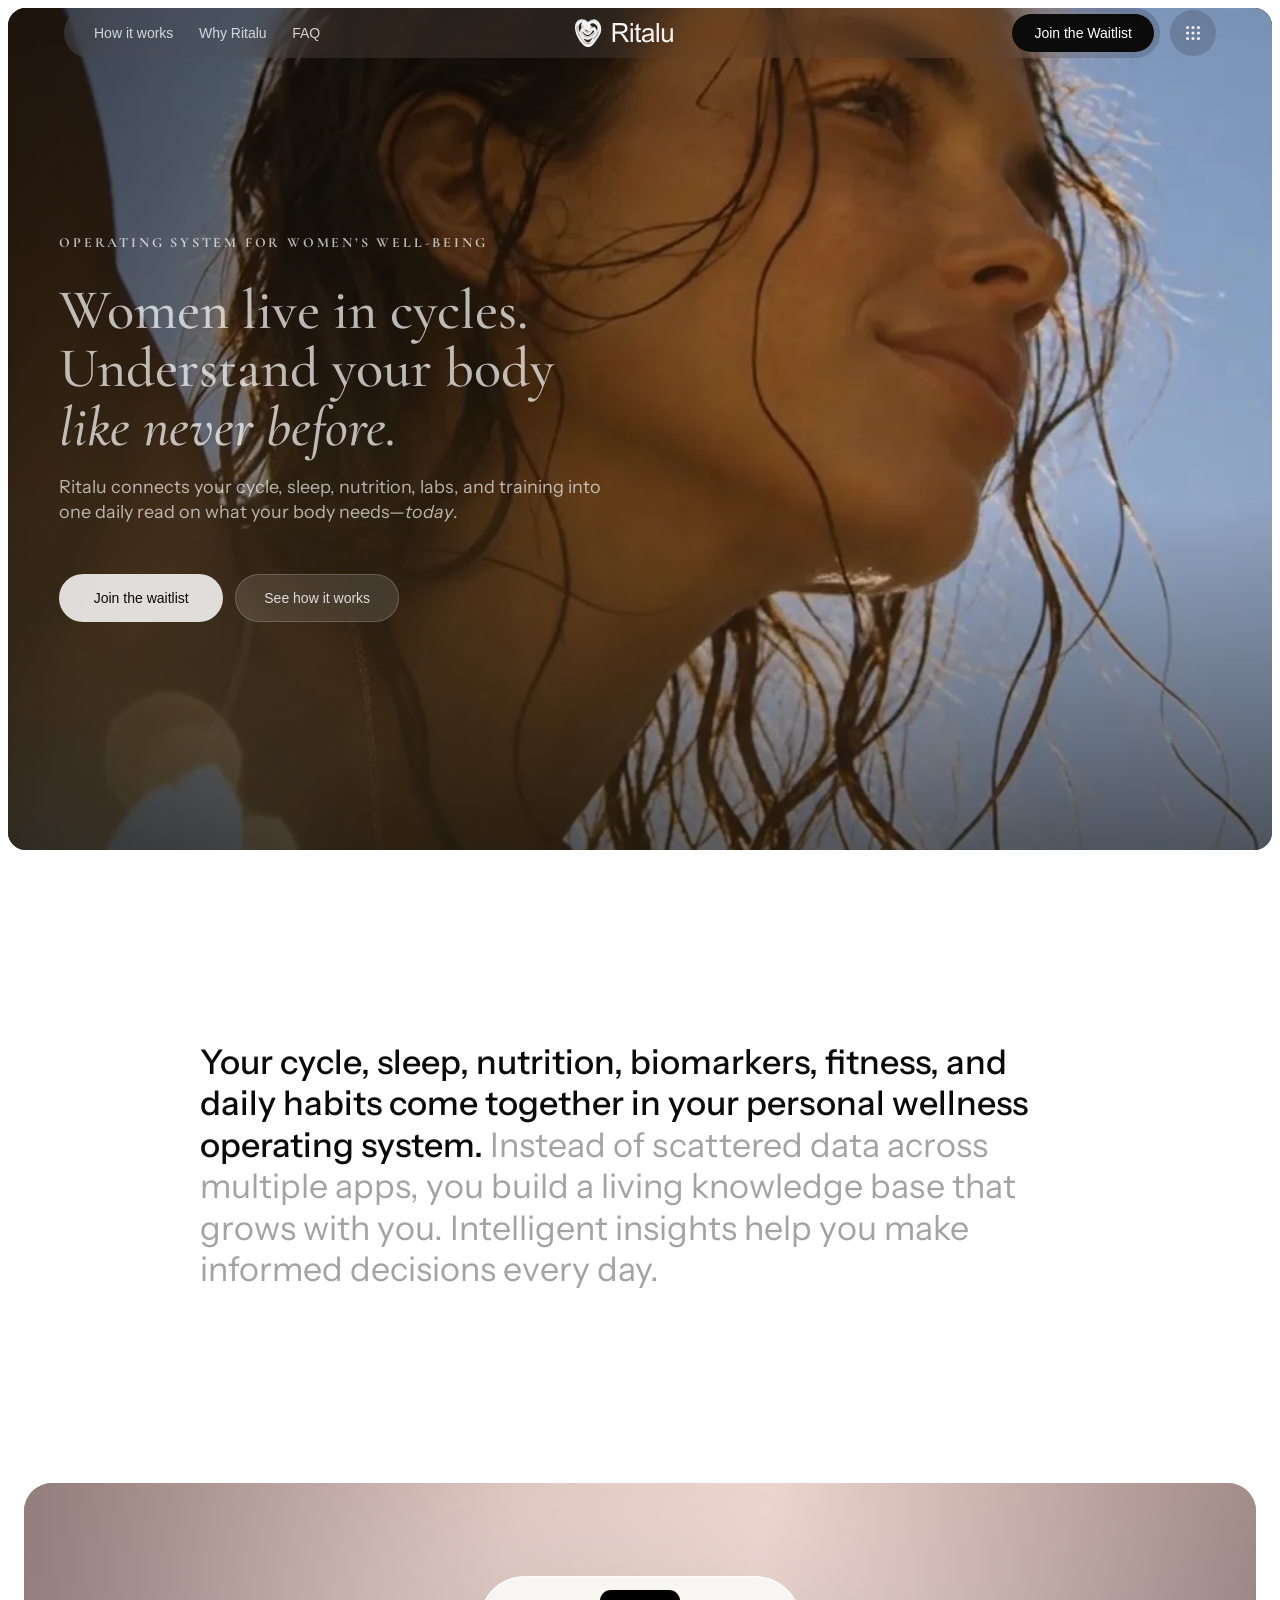
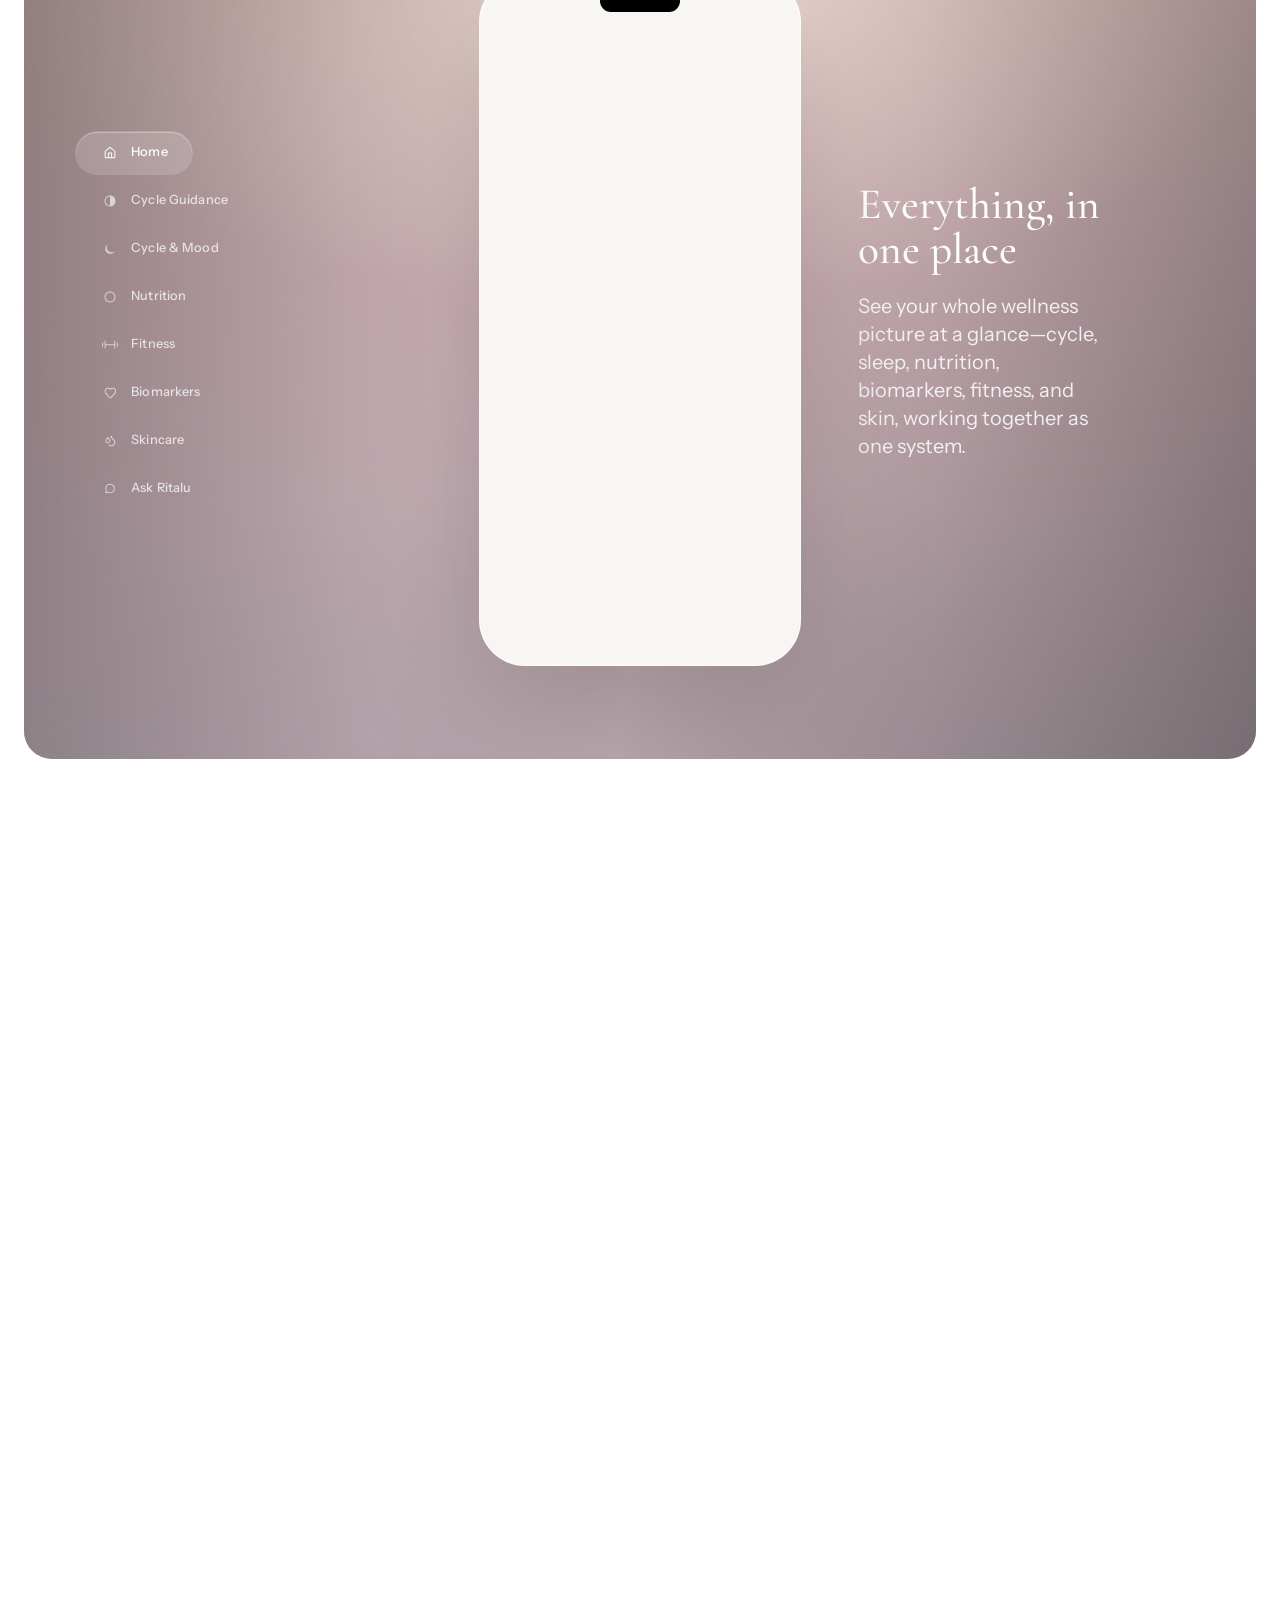
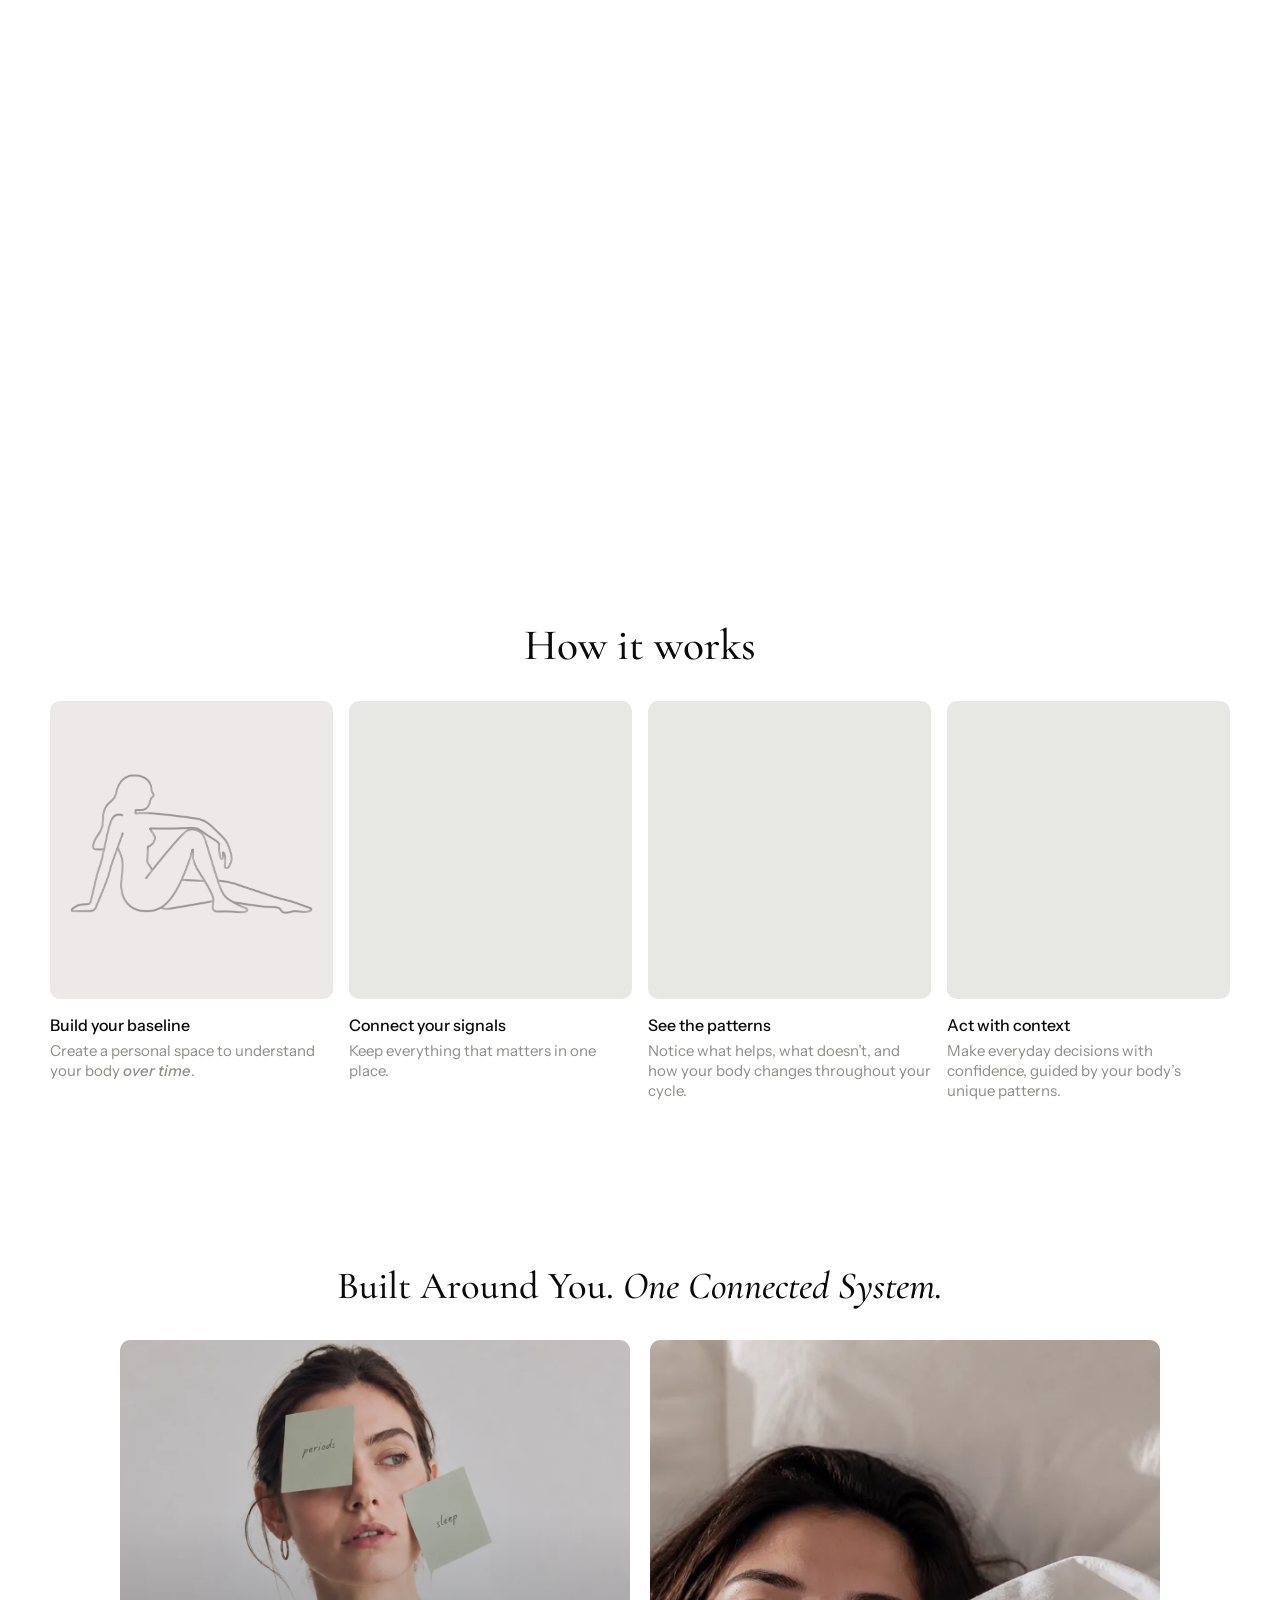
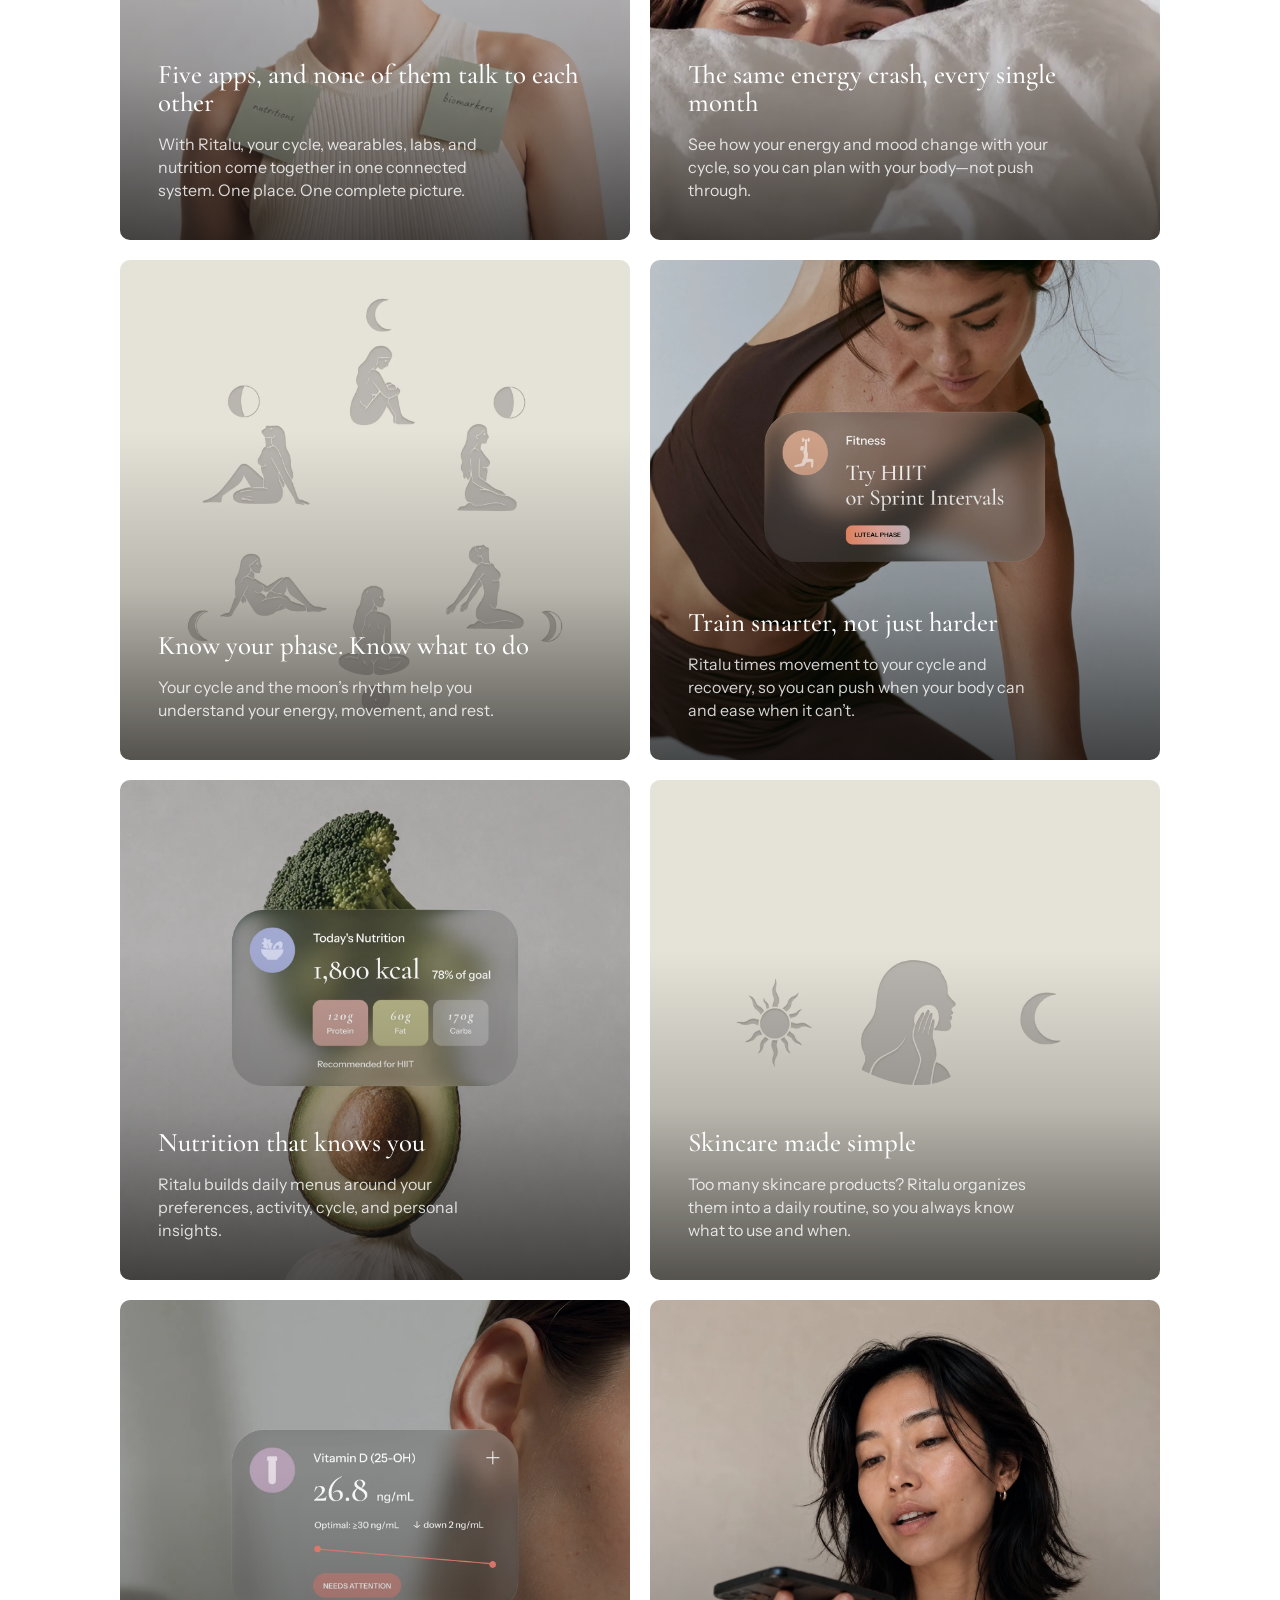
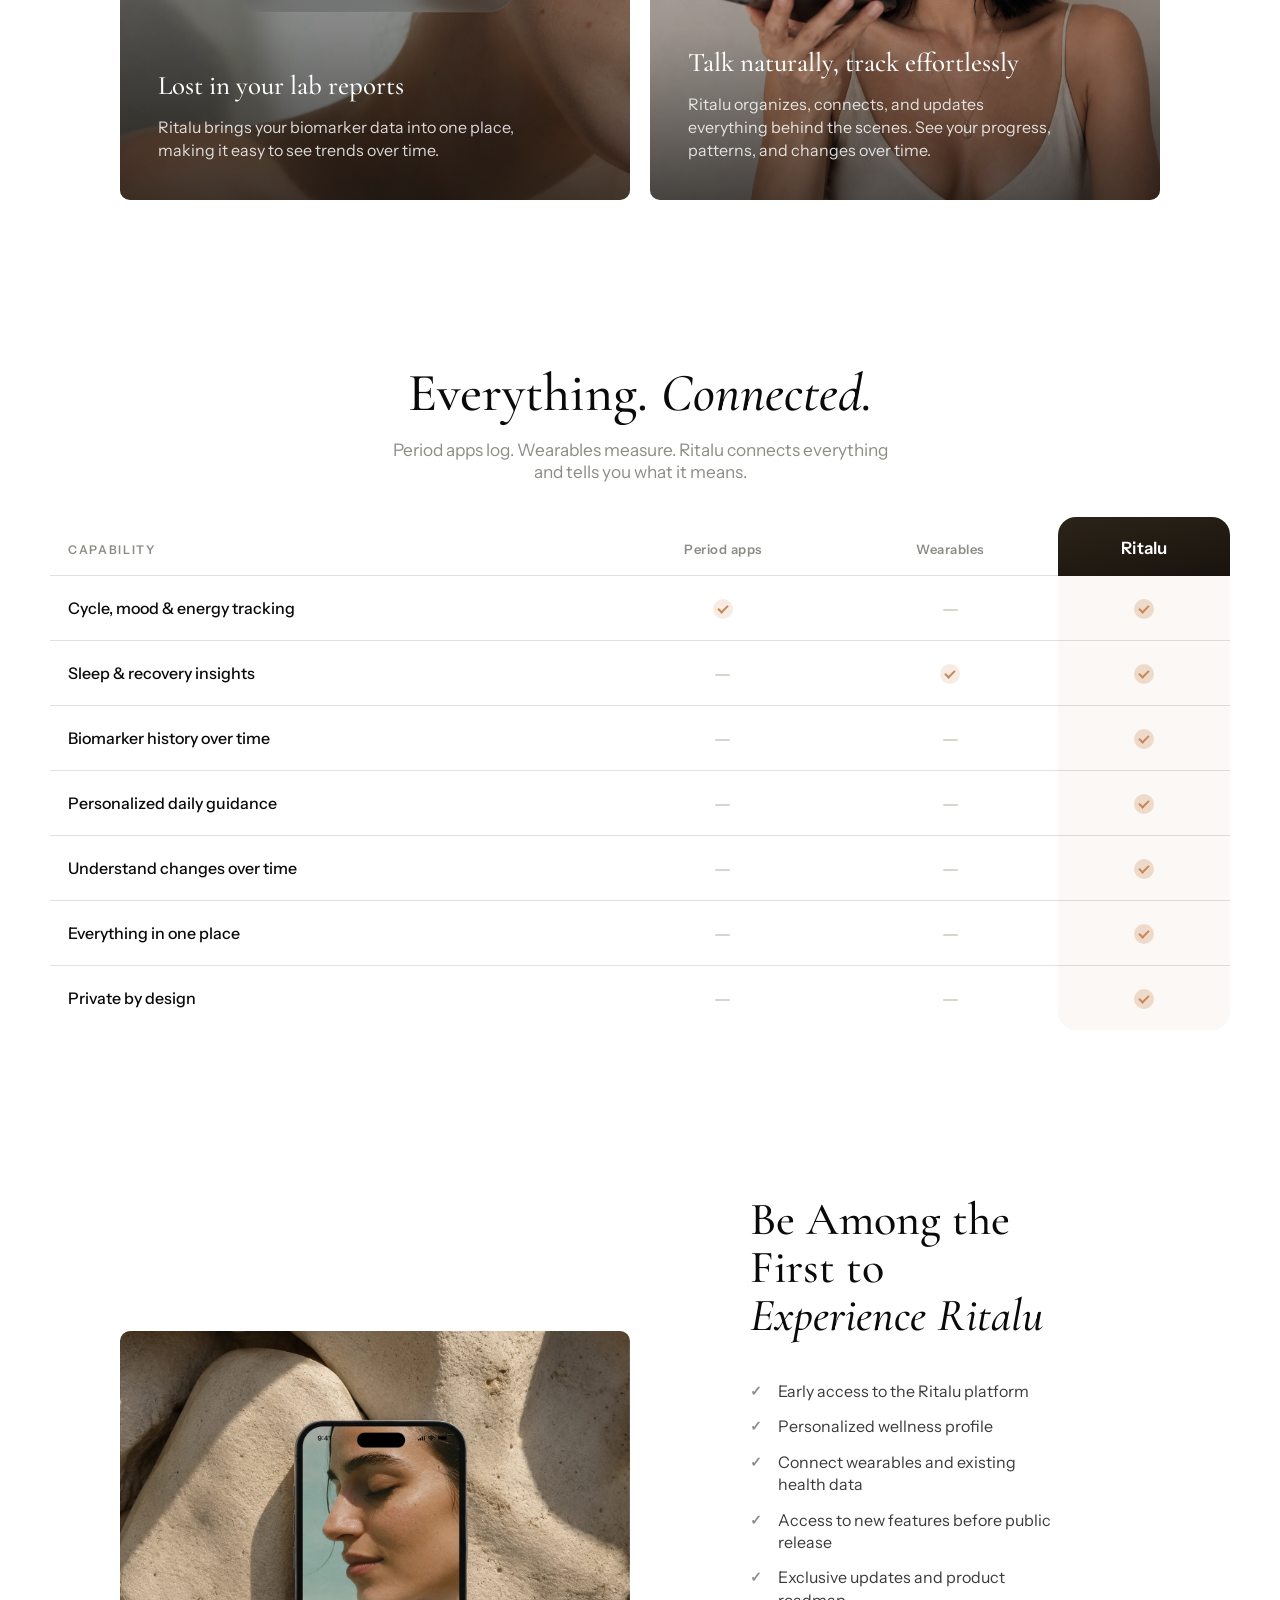
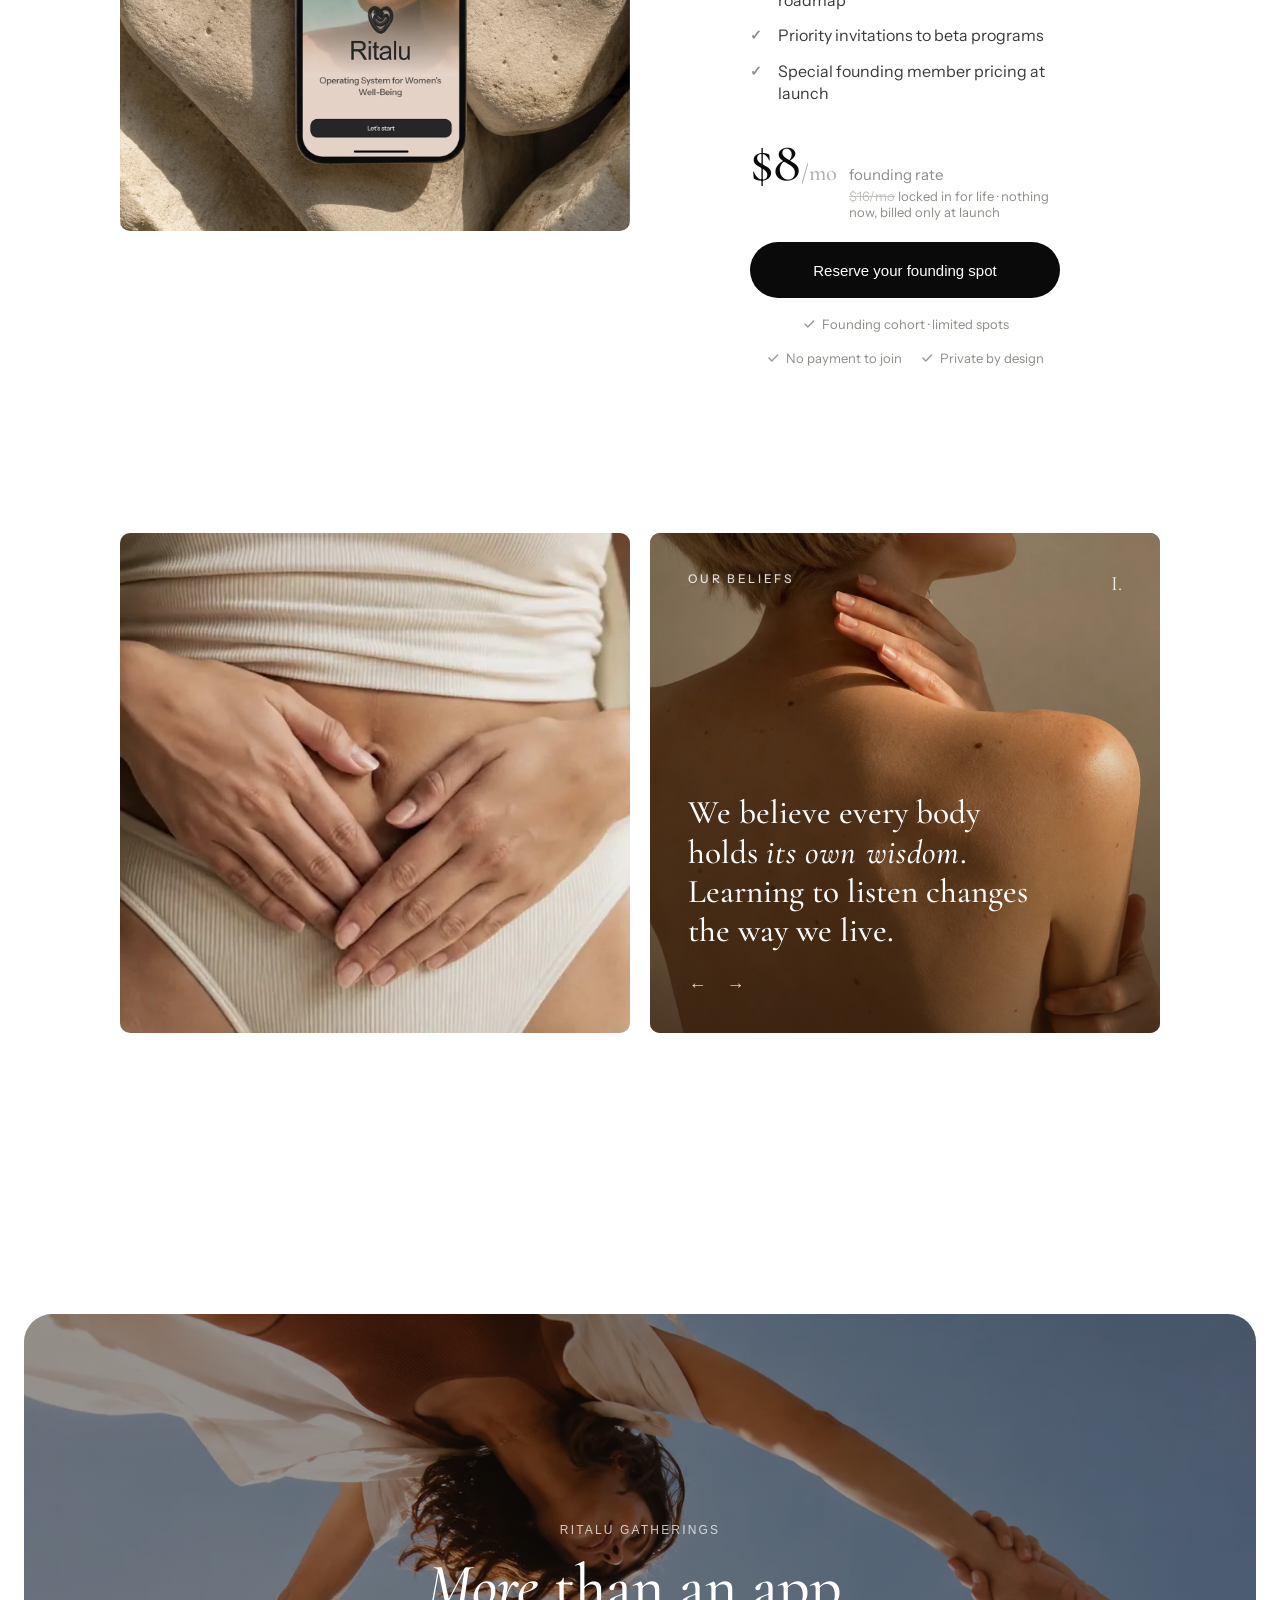
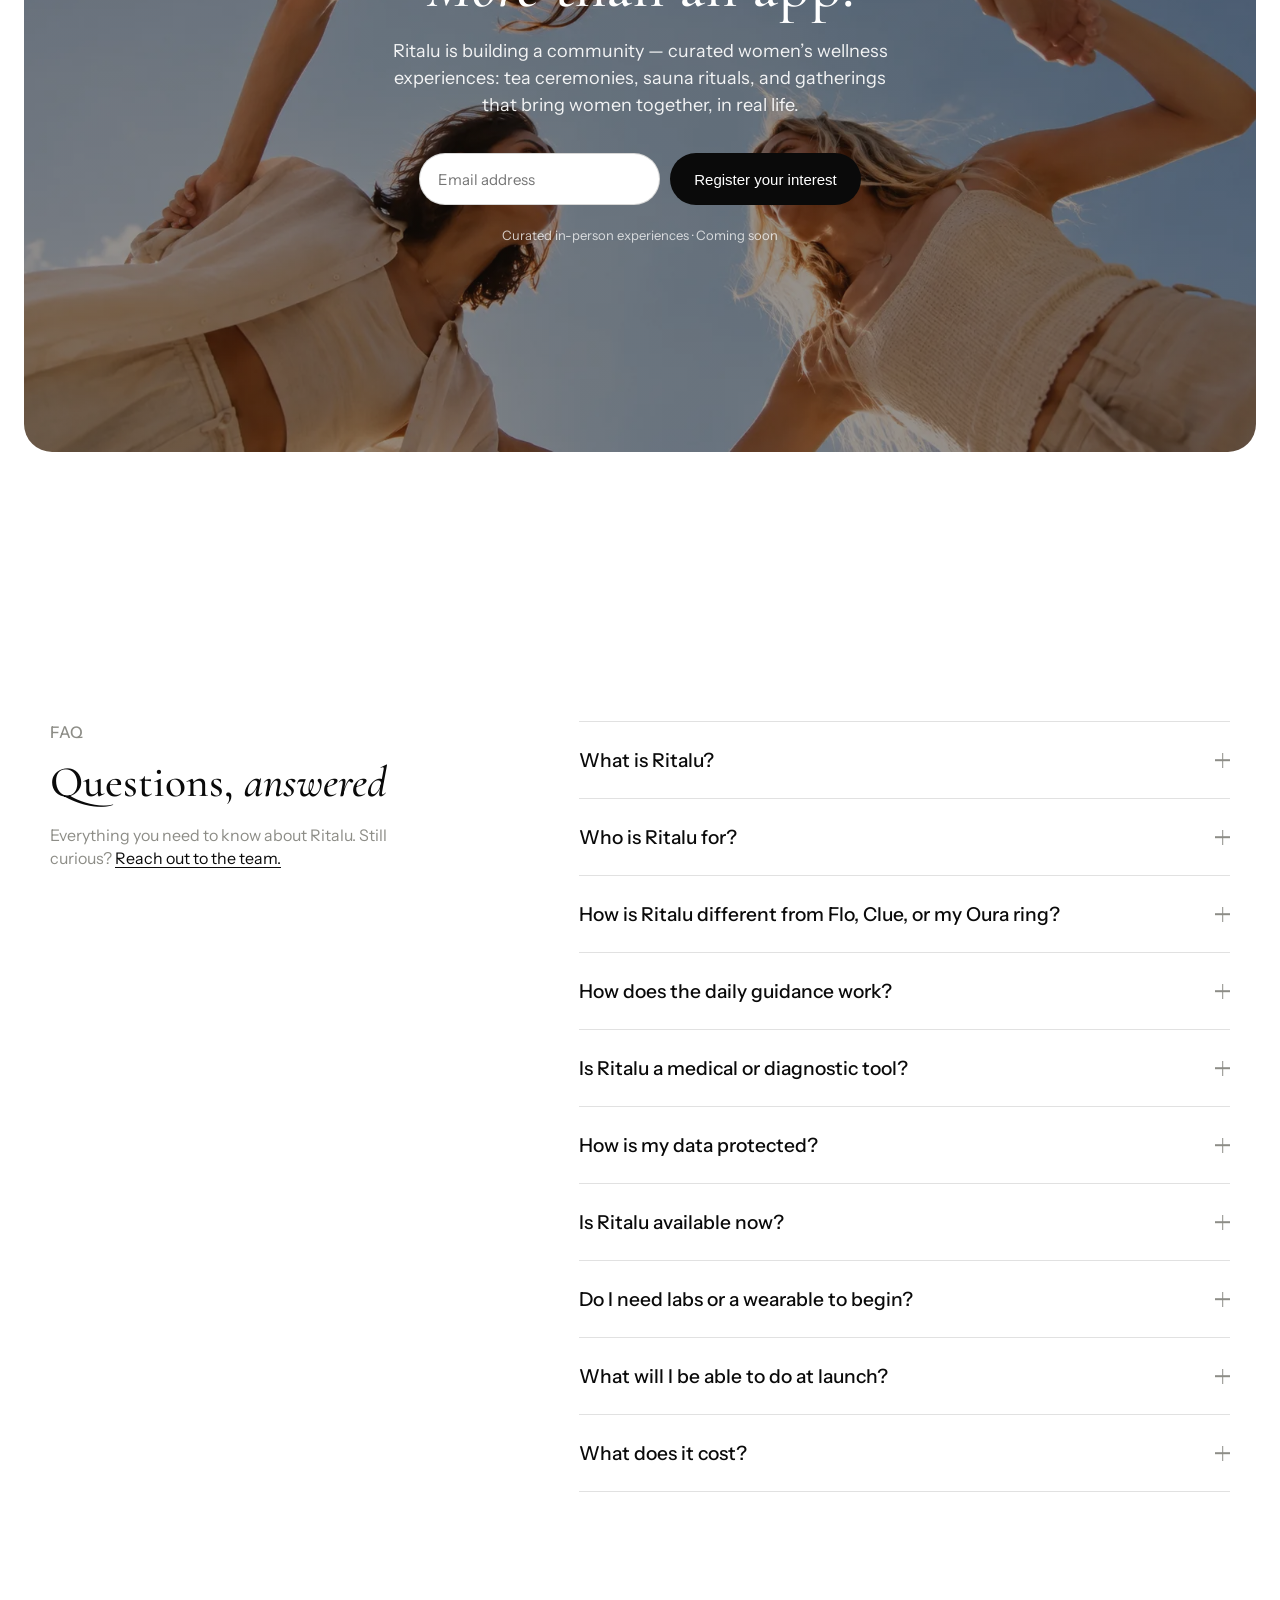
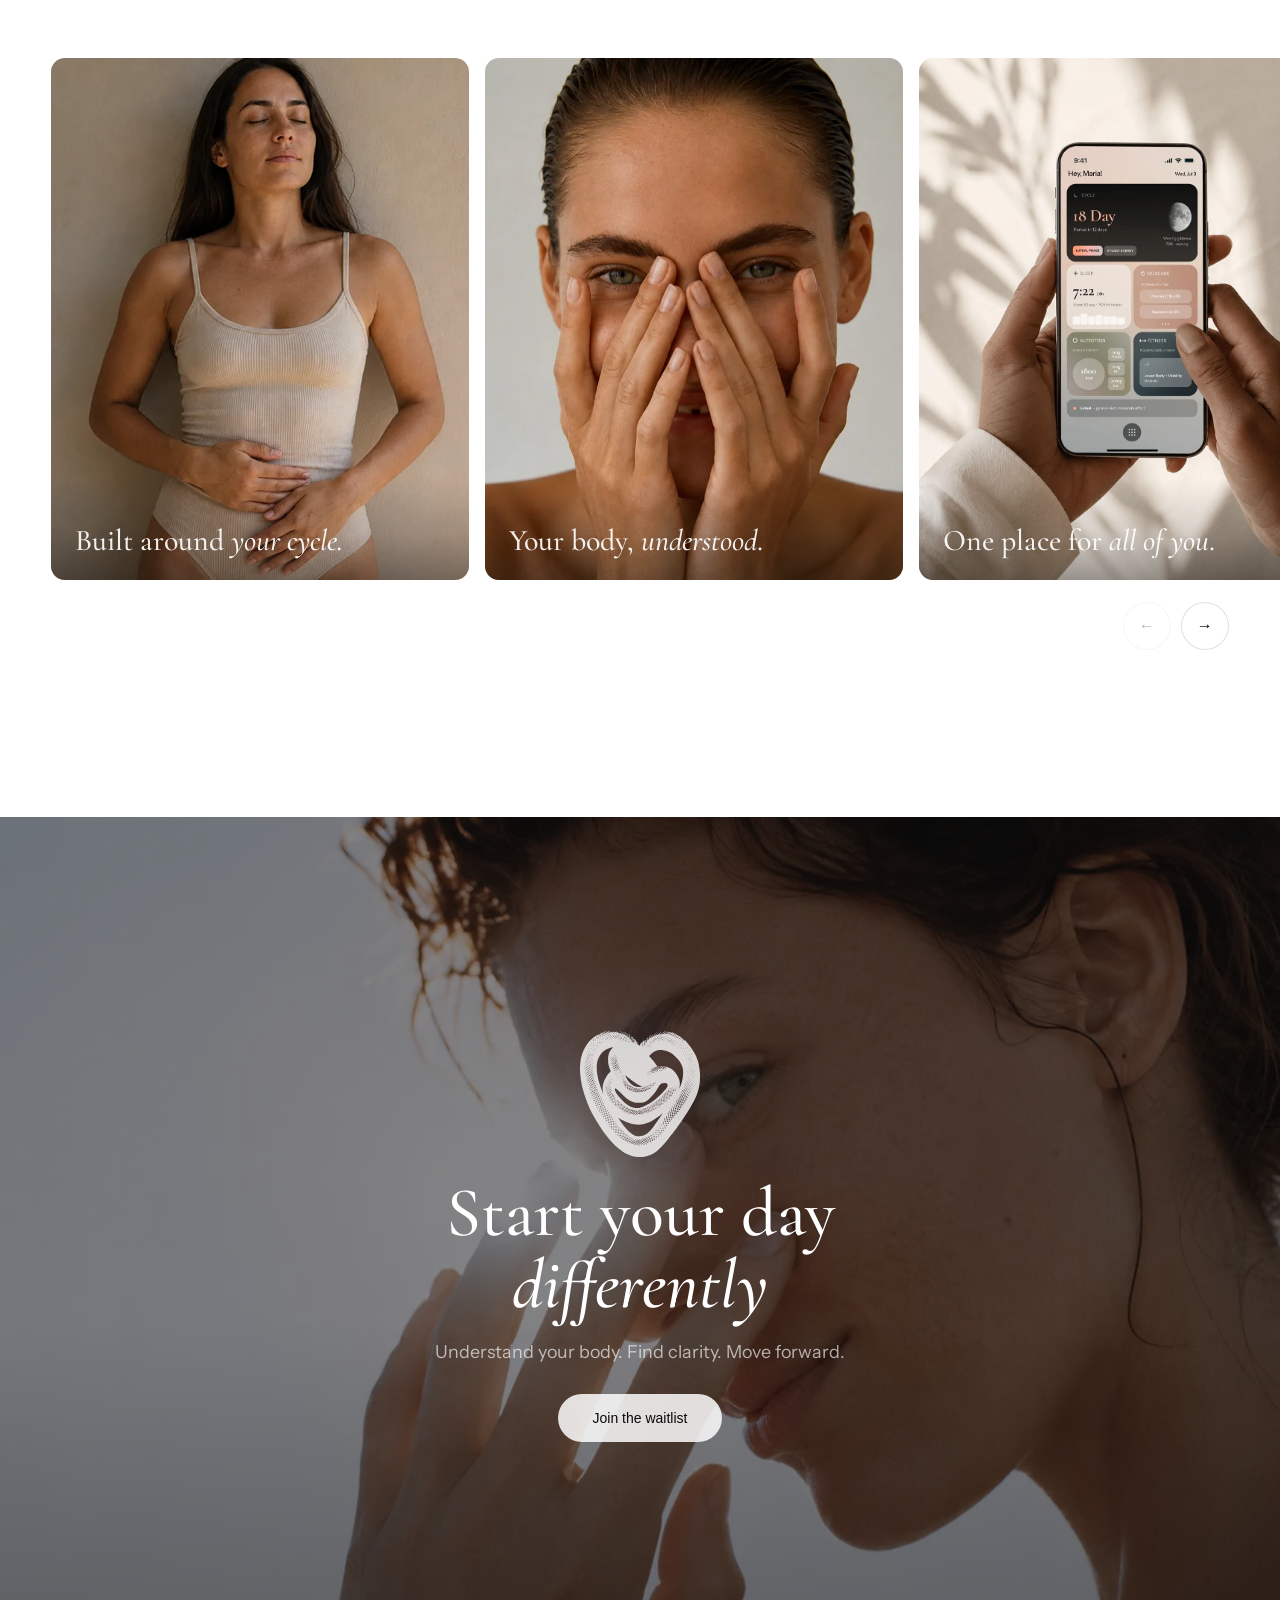
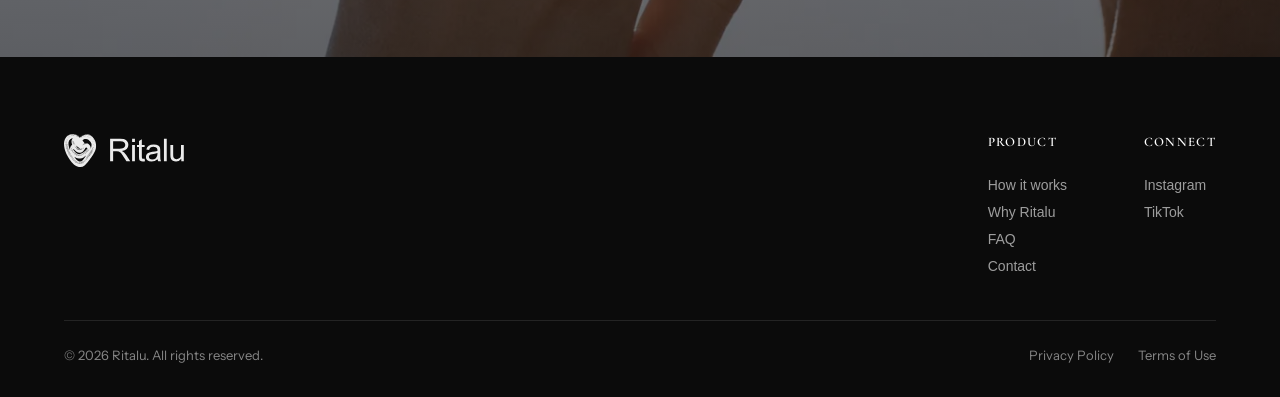
==== commit 26ef52cc: "Gatherings mobile: card 16px from screen edges; email + button full-width inside Co-Authored-By: Cla" ====
--- a/index.html
+++ b/index.html
@@ -17,7 +17,7 @@
       href="https://fonts.googleapis.com/css2?family=Cormorant+Garamond:ital,wght@0,500;0,600;0,700;1,500;1,700&family=DM+Sans:wght@400&family=Inter:wght@400&family=Instrument+Sans:wght@400;500&display=swap"
       rel="stylesheet"
     />
-    <link rel="stylesheet" href="styles.css?v=20260714-122" />
+    <link rel="stylesheet" href="styles.css?v=20260714-123" />
 
     <!-- Open Graph / Twitter (how the link looks when shared or run as an ad) -->
     <meta property="og:type" content="website" />
--- a/styles.css
+++ b/styles.css
@@ -4063,7 +4063,7 @@
 }
 @media (max-width: 640px) {
   .gatherings__inner {
-    width: calc(100% - 20px);
+    width: calc(100% - 32px);
     padding: 52px 16px;
     border-radius: 18px;
     height: auto;
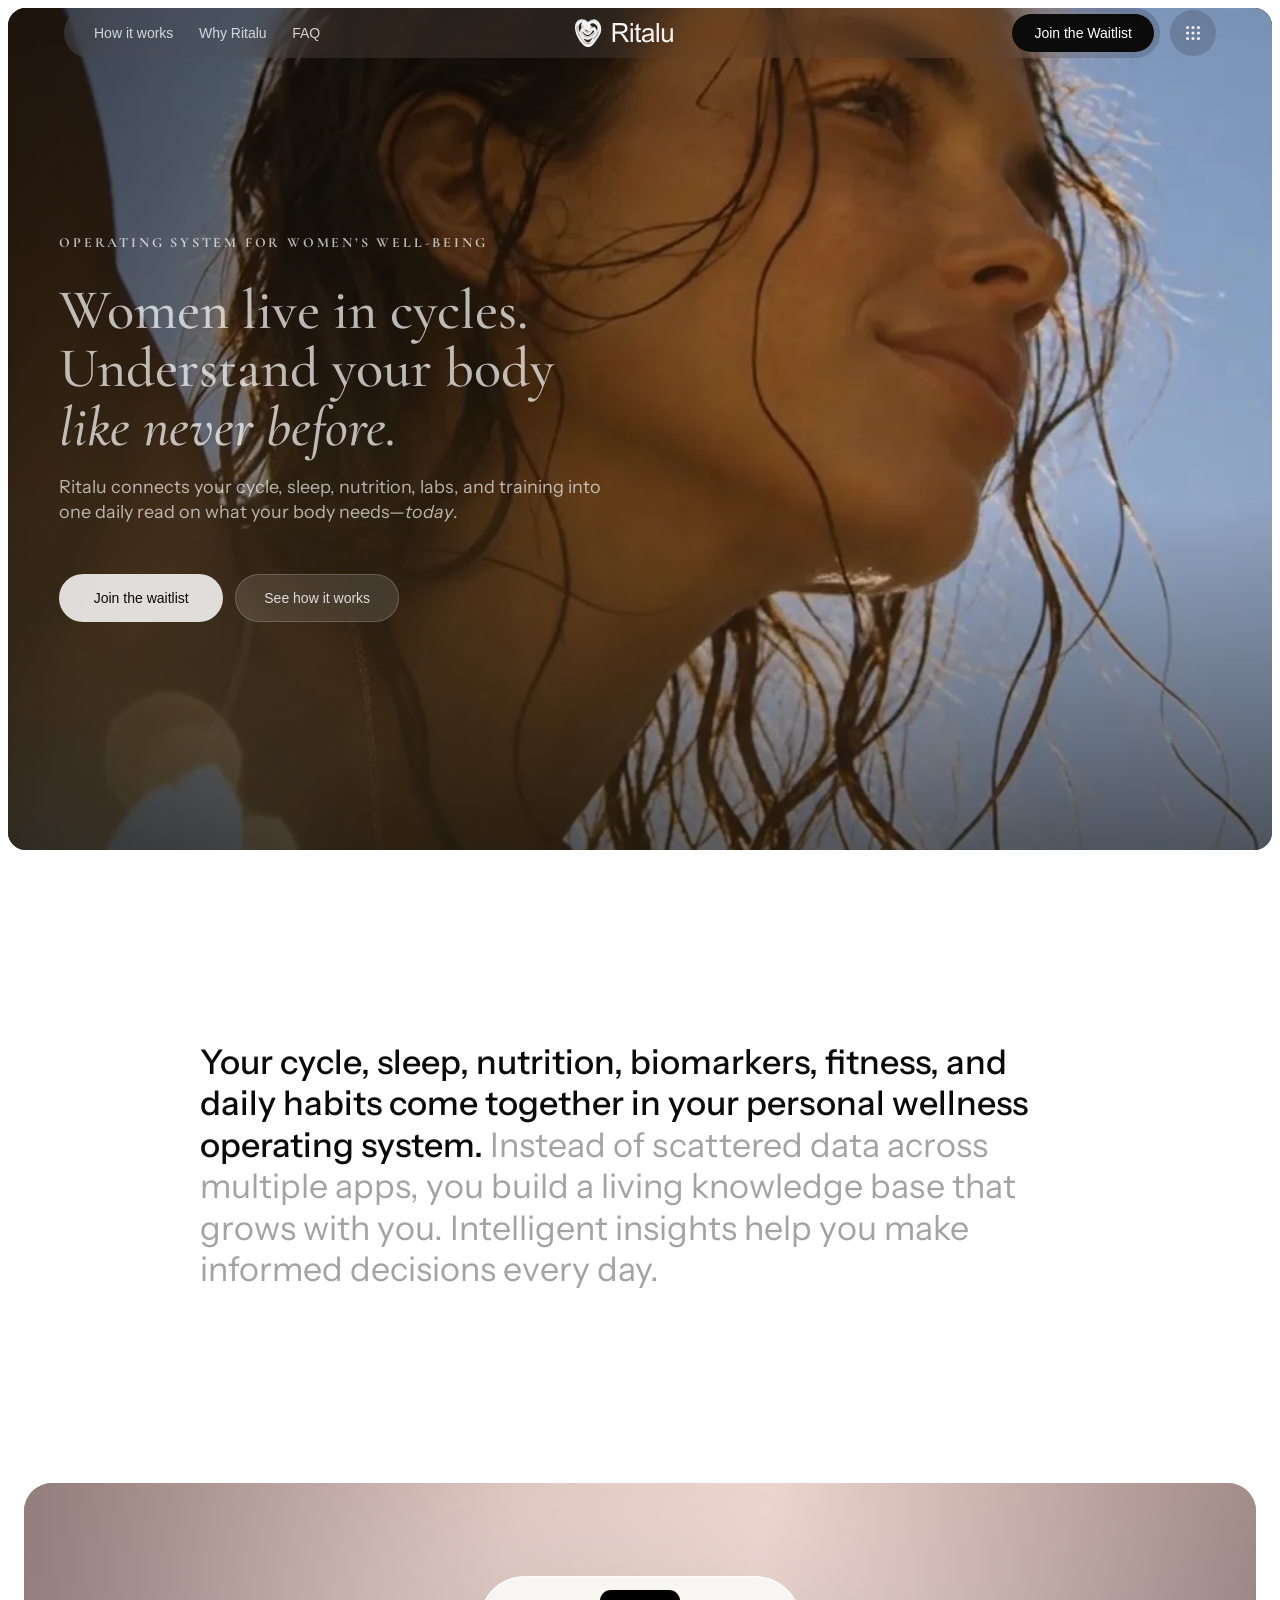
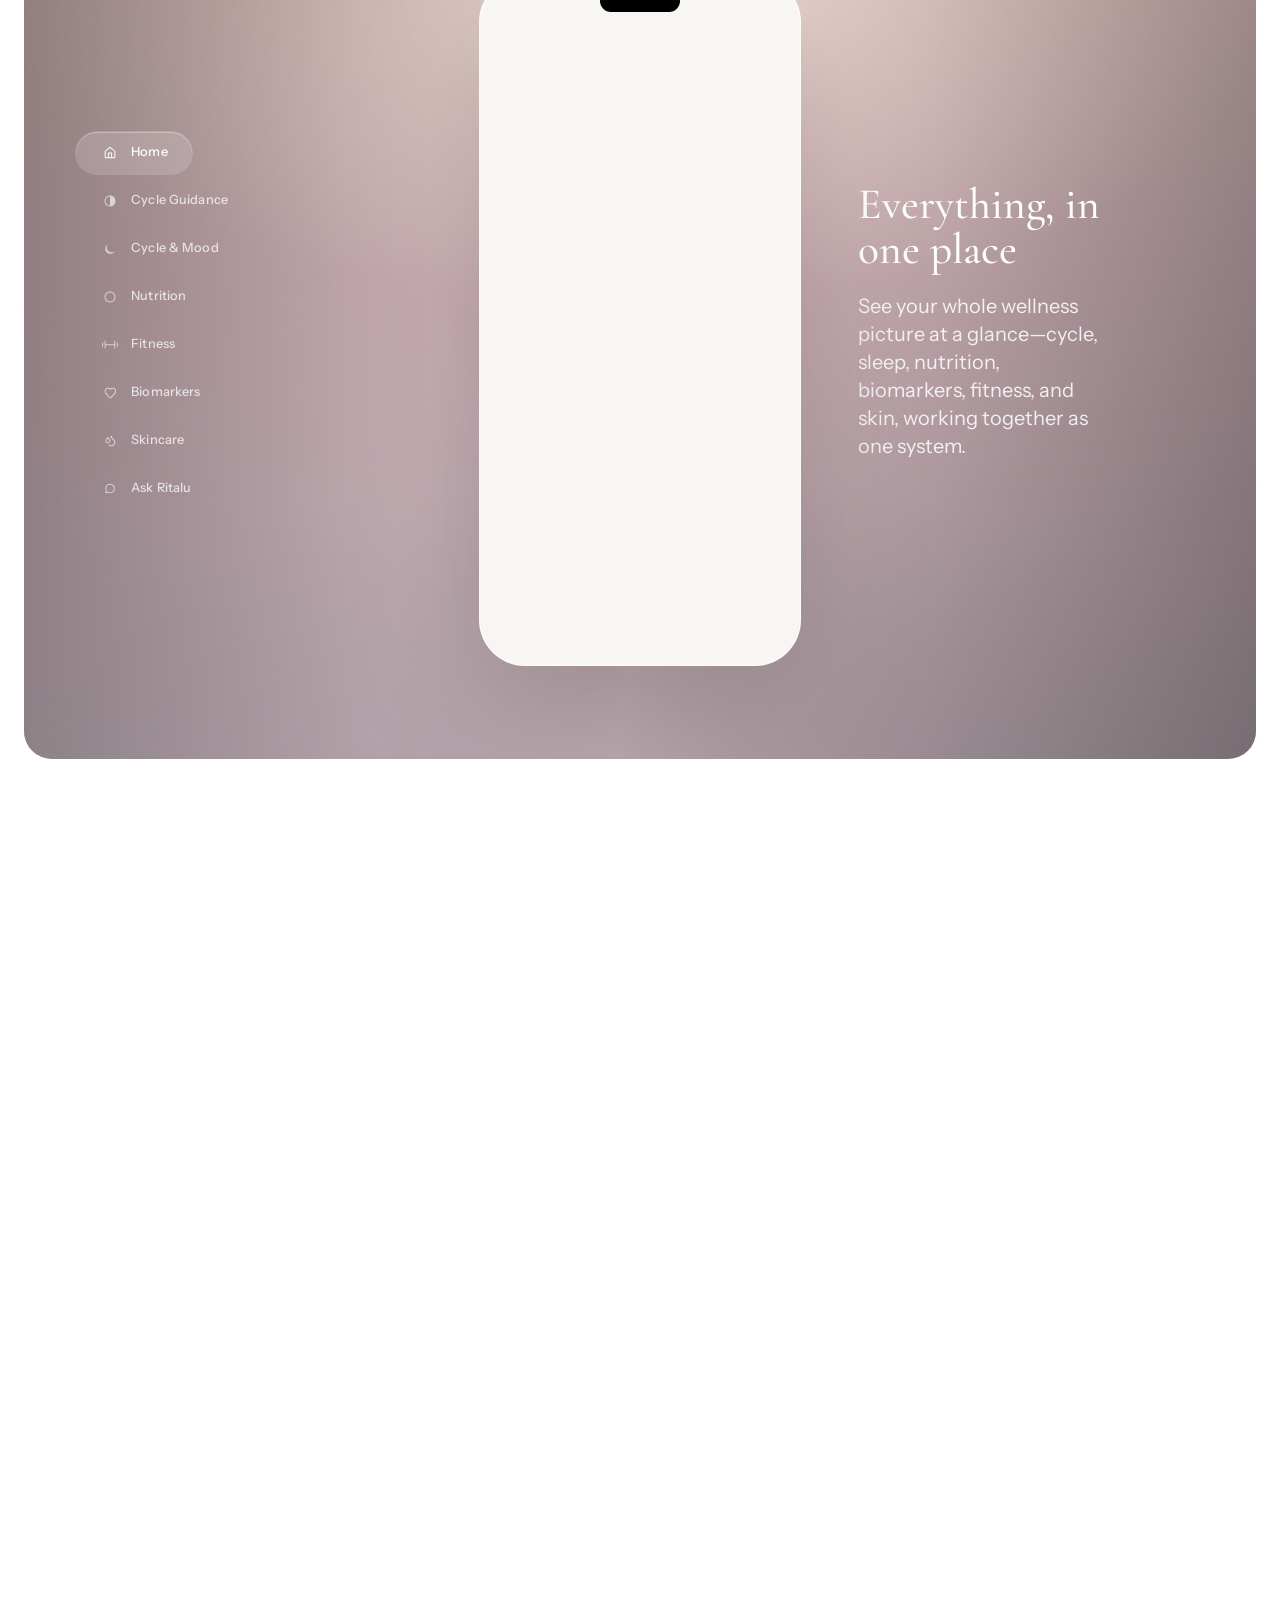
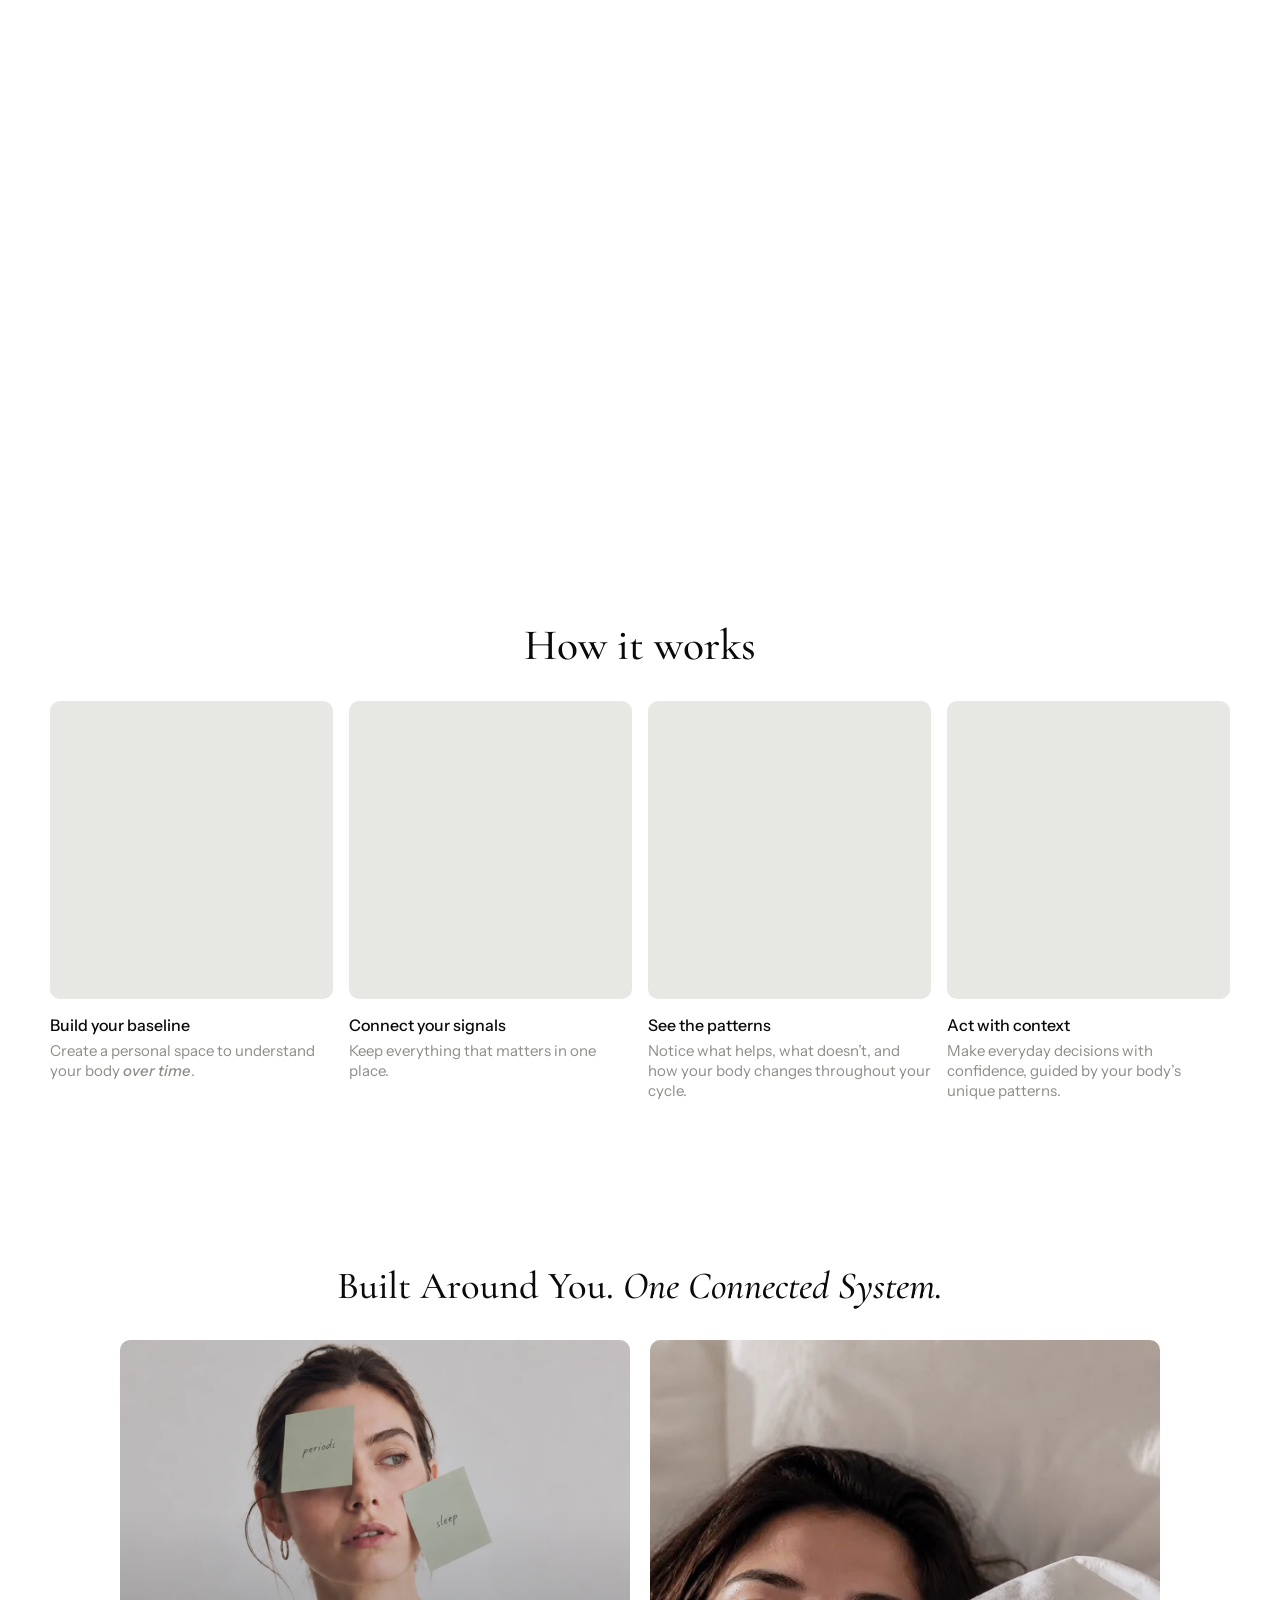
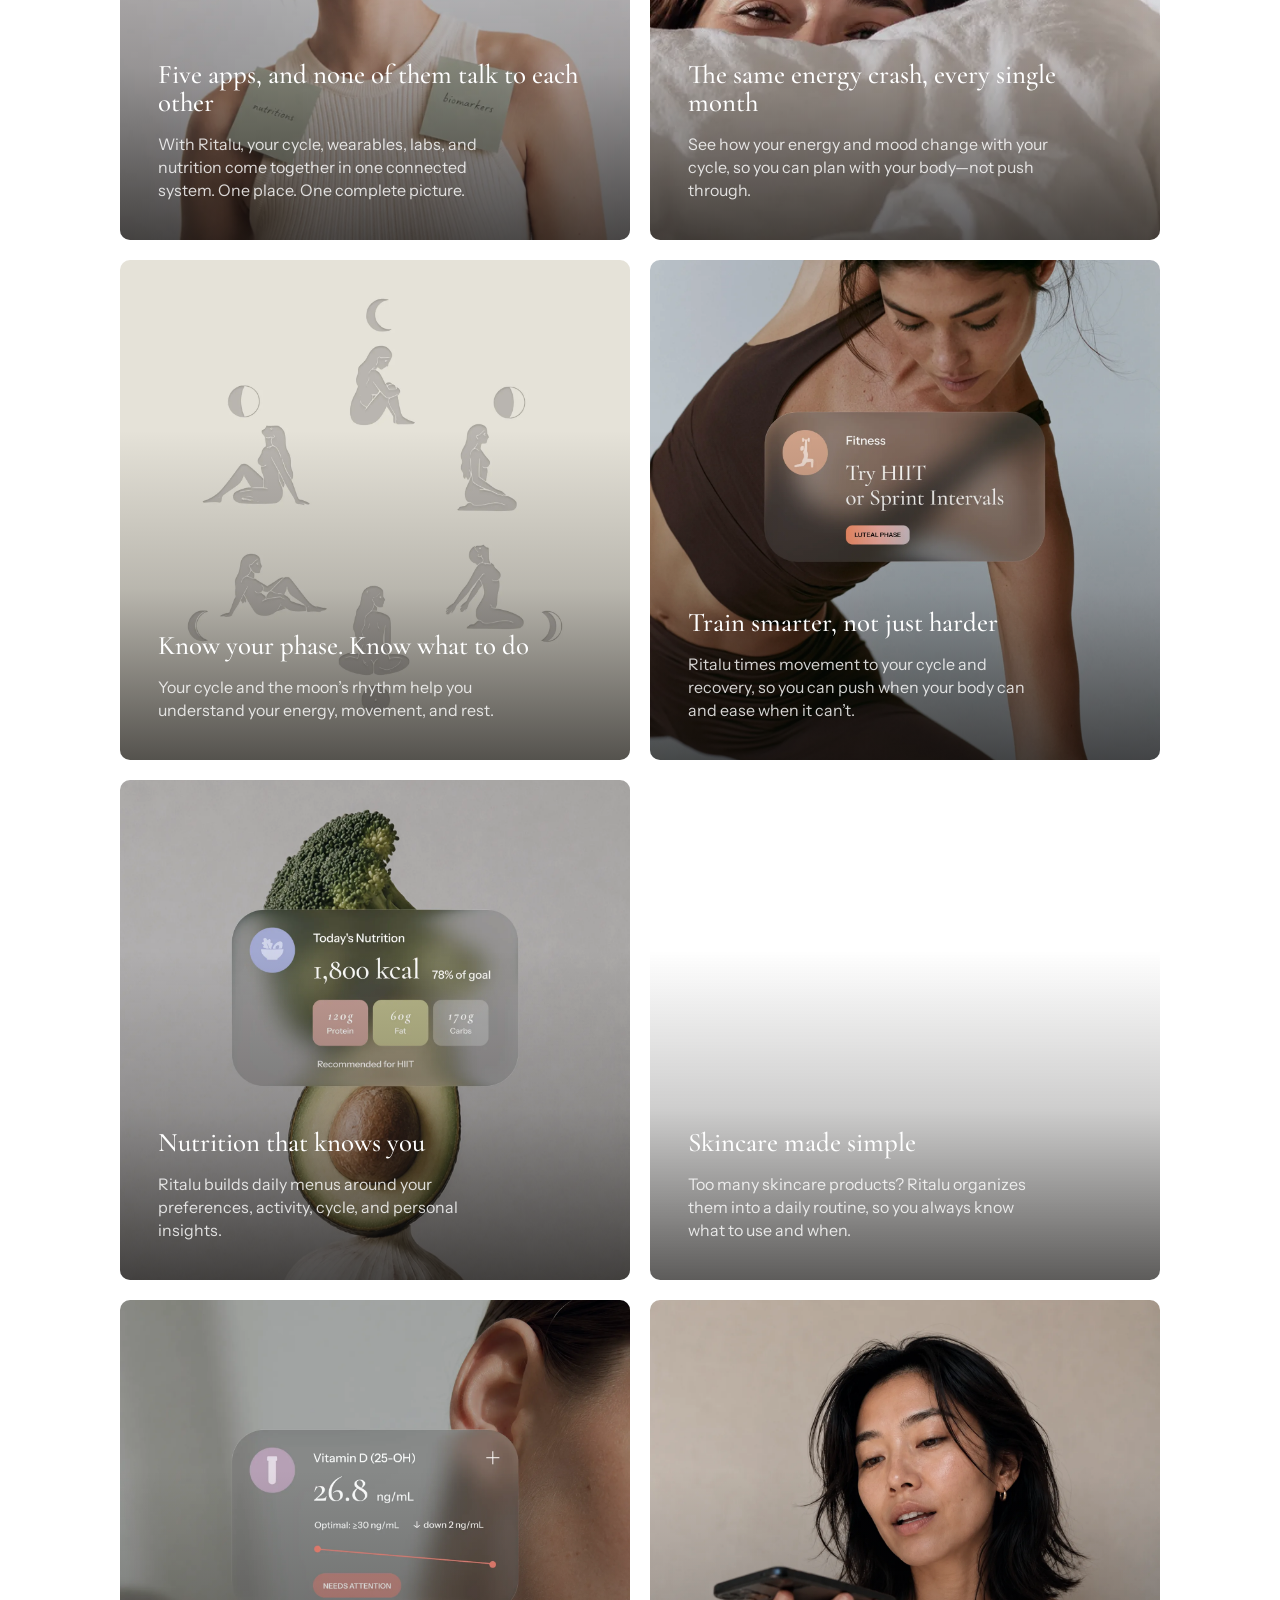
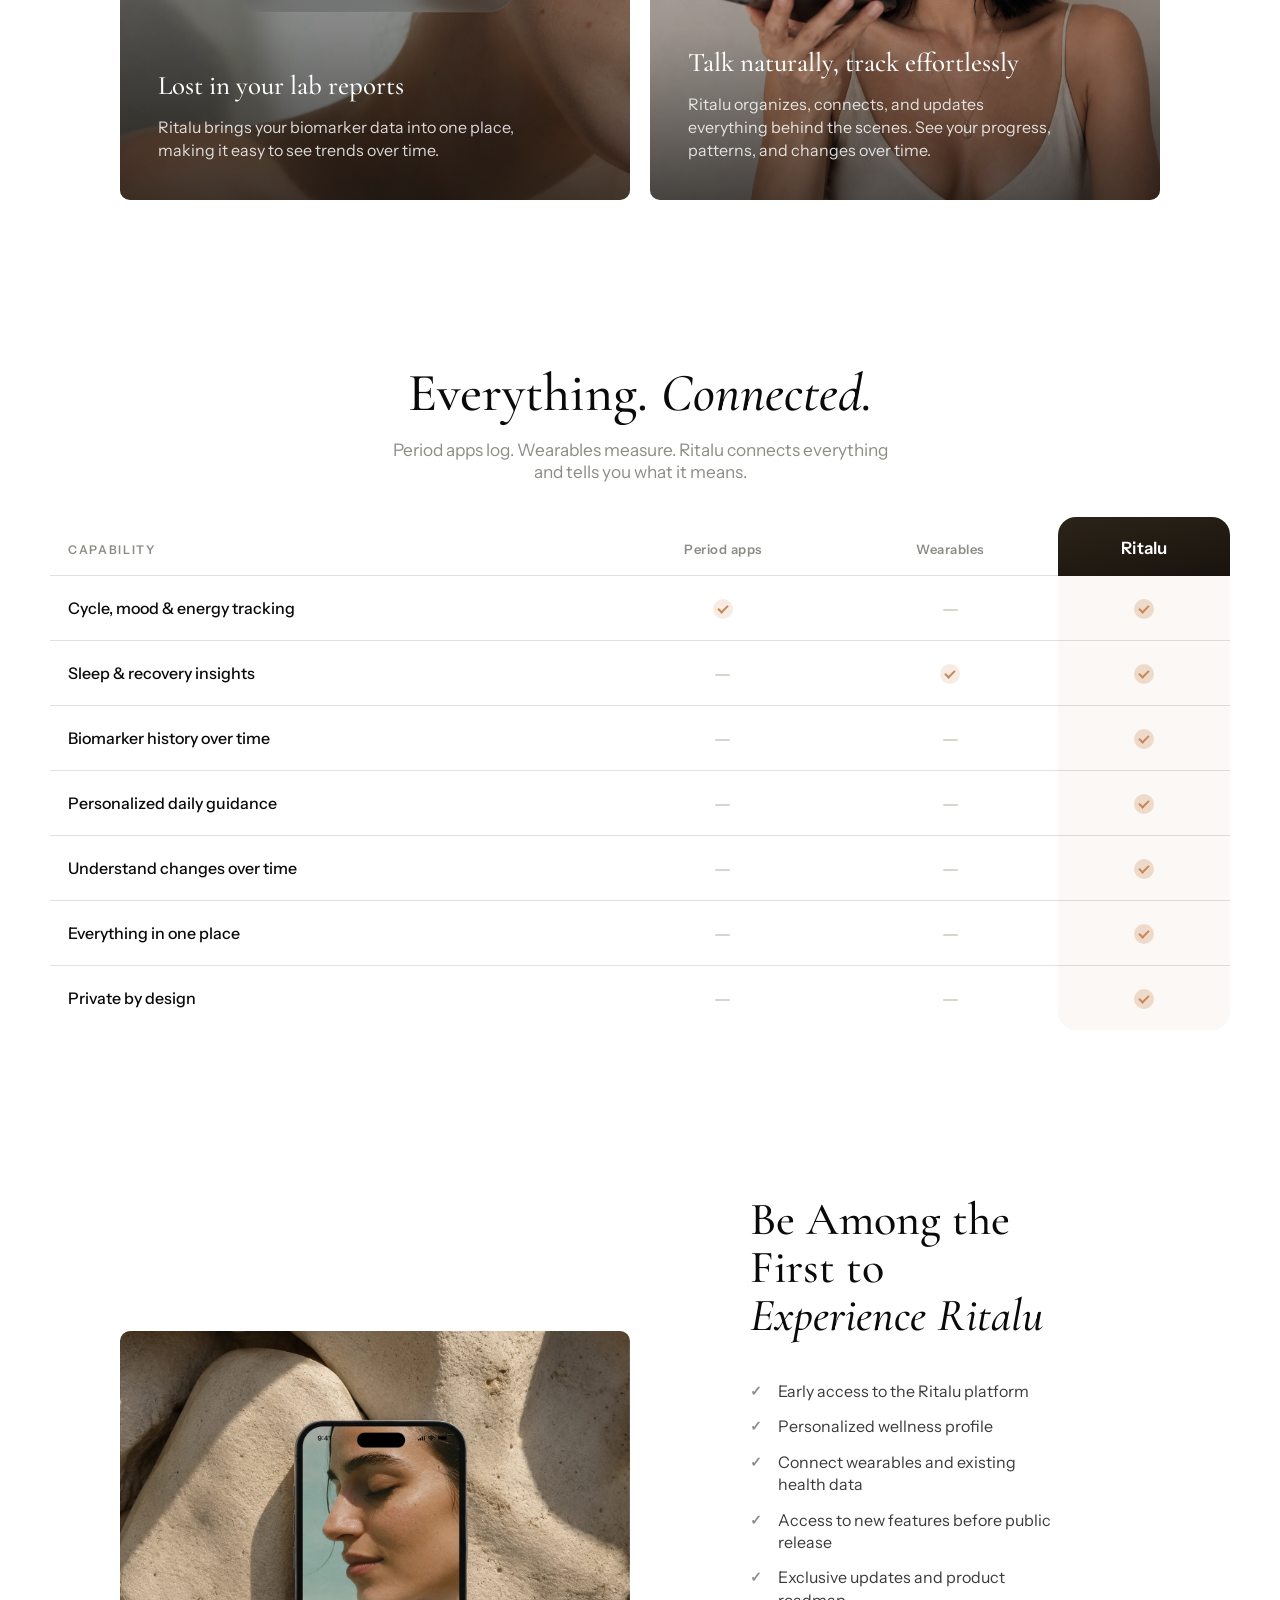
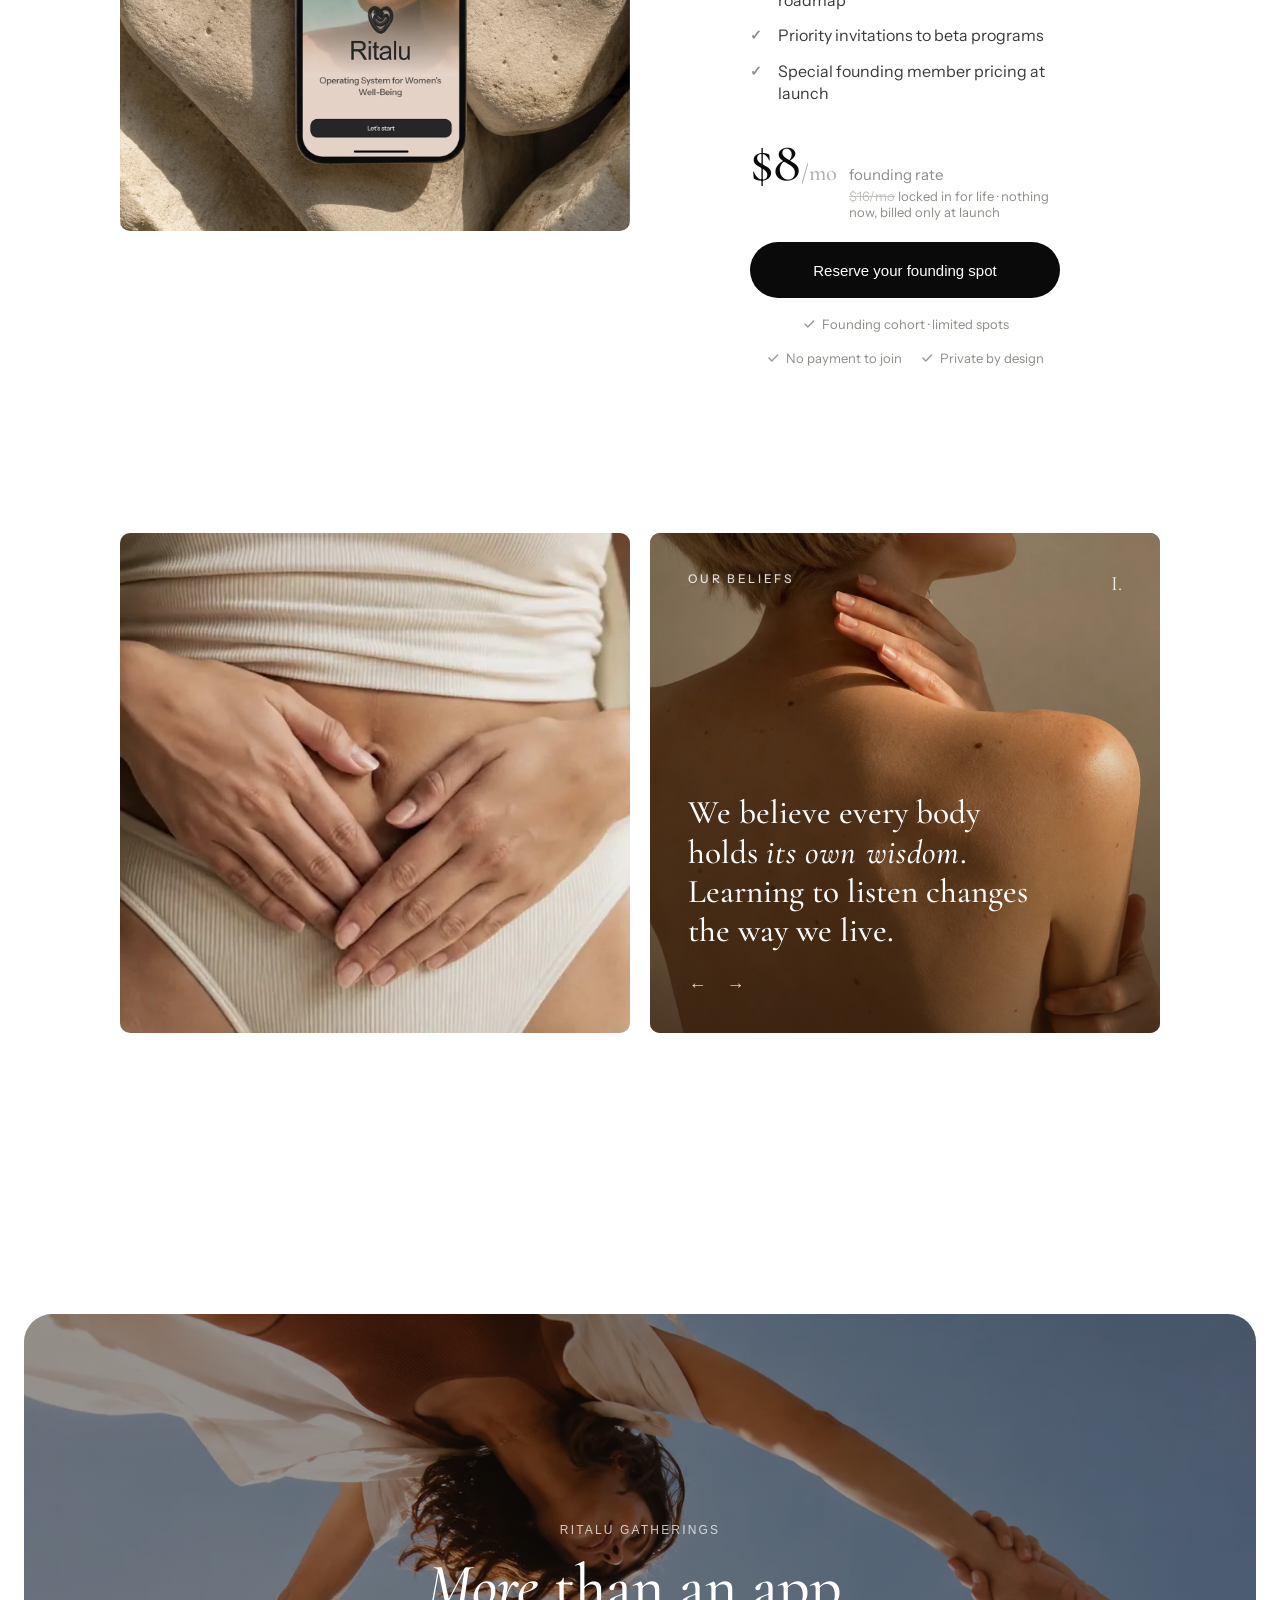
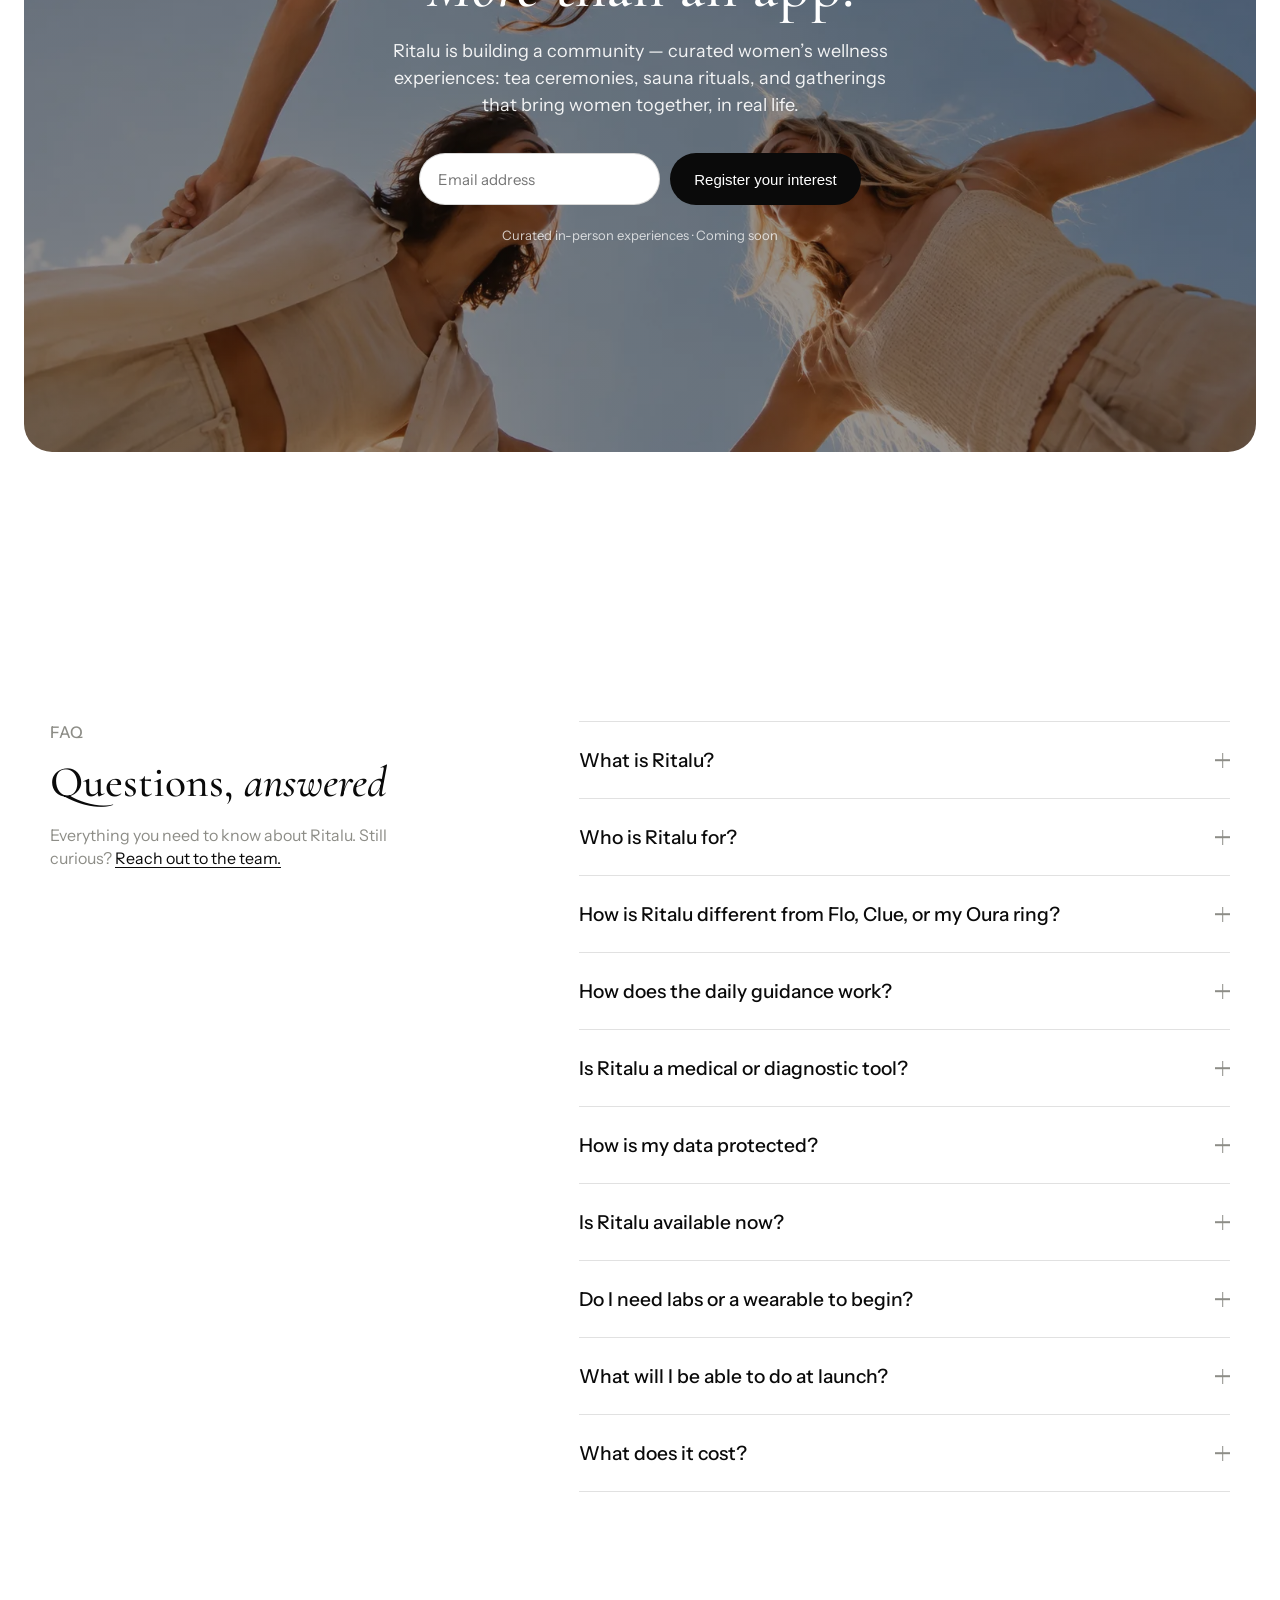
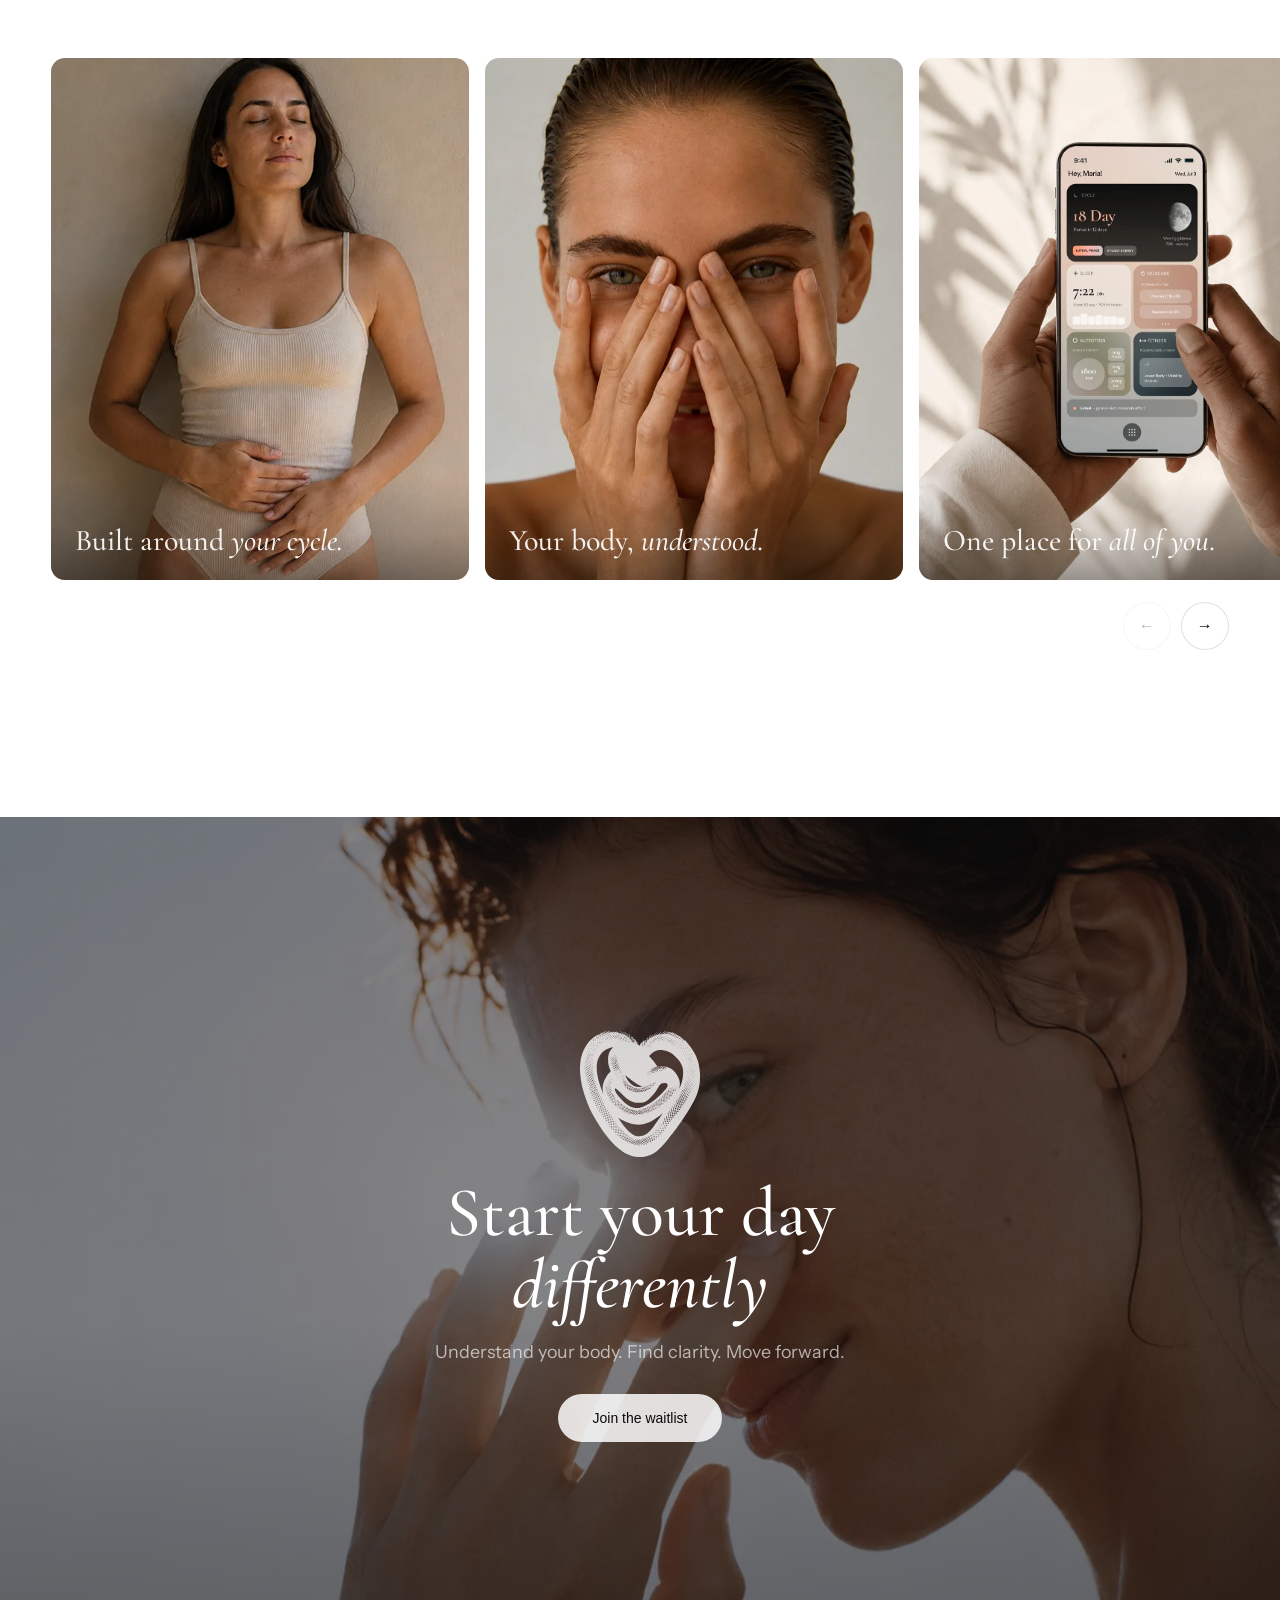
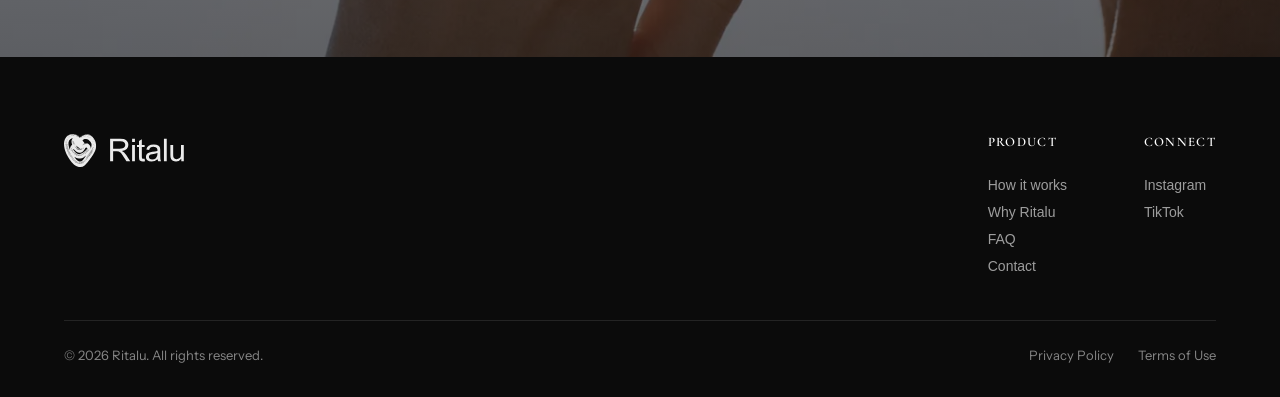
==== commit 282b330b: "Gatherings mobile form: explicit width 100% (full-width like hero buttons) Co-Authored-By: Claude Op" ====
--- a/index.html
+++ b/index.html
@@ -17,7 +17,7 @@
       href="https://fonts.googleapis.com/css2?family=Cormorant+Garamond:ital,wght@0,500;0,600;0,700;1,500;1,700&family=DM+Sans:wght@400&family=Inter:wght@400&family=Instrument+Sans:wght@400;500&display=swap"
       rel="stylesheet"
     />
-    <link rel="stylesheet" href="styles.css?v=20260714-123" />
+    <link rel="stylesheet" href="styles.css?v=20260714-124" />
 
     <!-- Open Graph / Twitter (how the link looks when shared or run as an ad) -->
     <meta property="og:type" content="website" />
--- a/styles.css
+++ b/styles.css
@@ -4072,6 +4072,7 @@
   }
   .gatherings__form {
     flex-direction: column;
+    width: 100%;
     max-width: none;
   }
   .gatherings__btn {
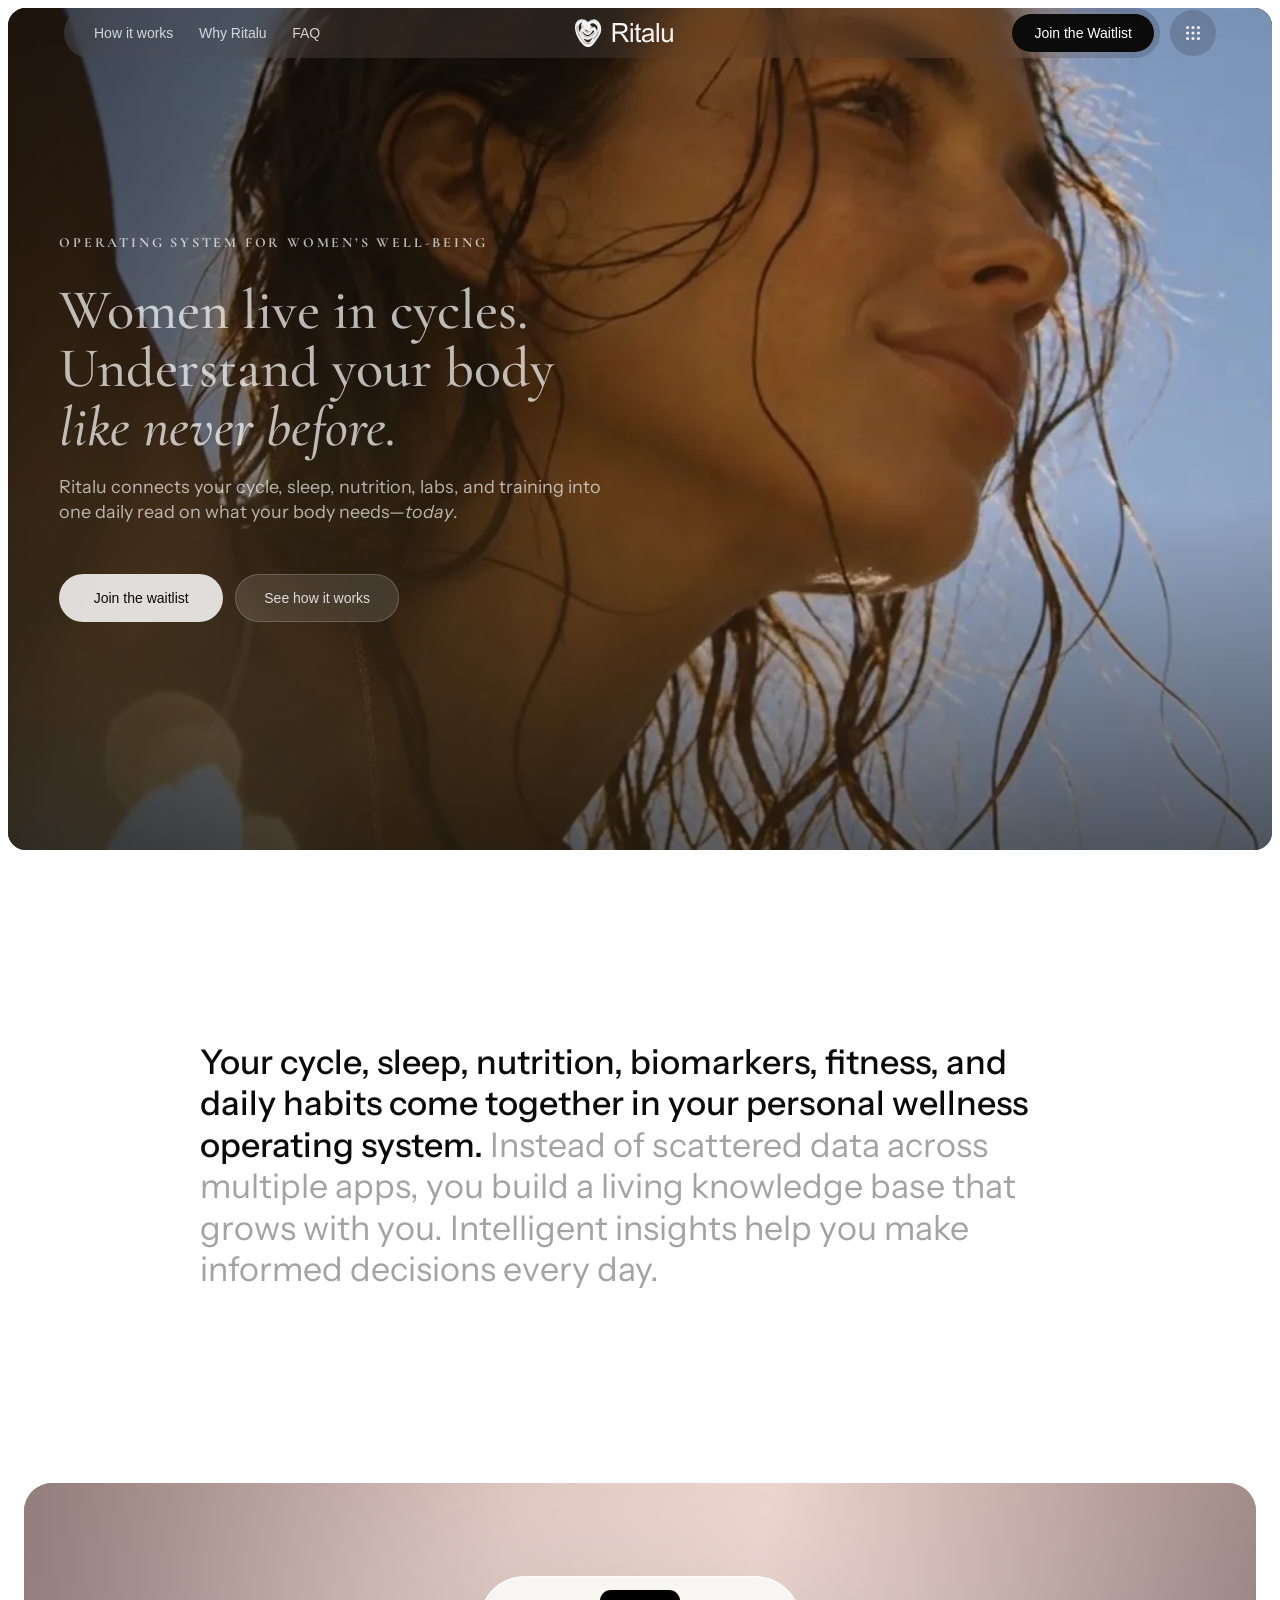
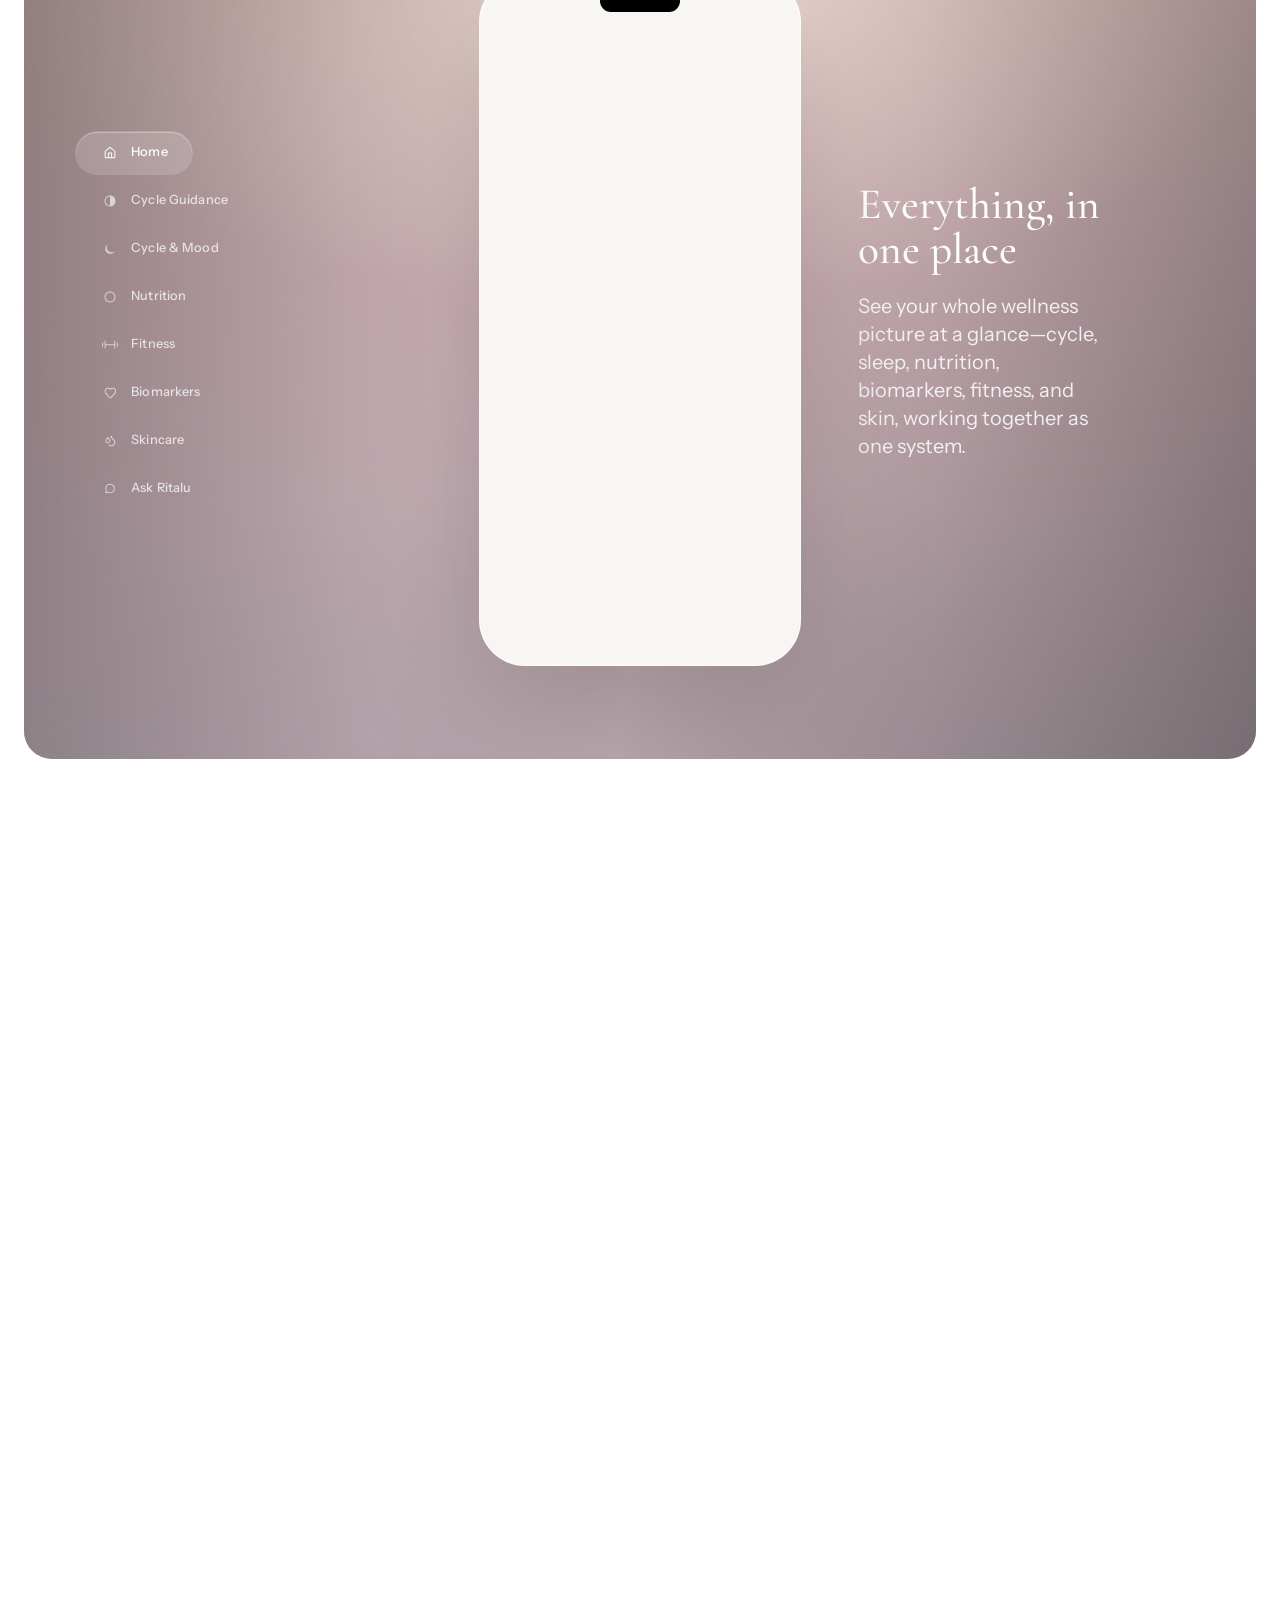
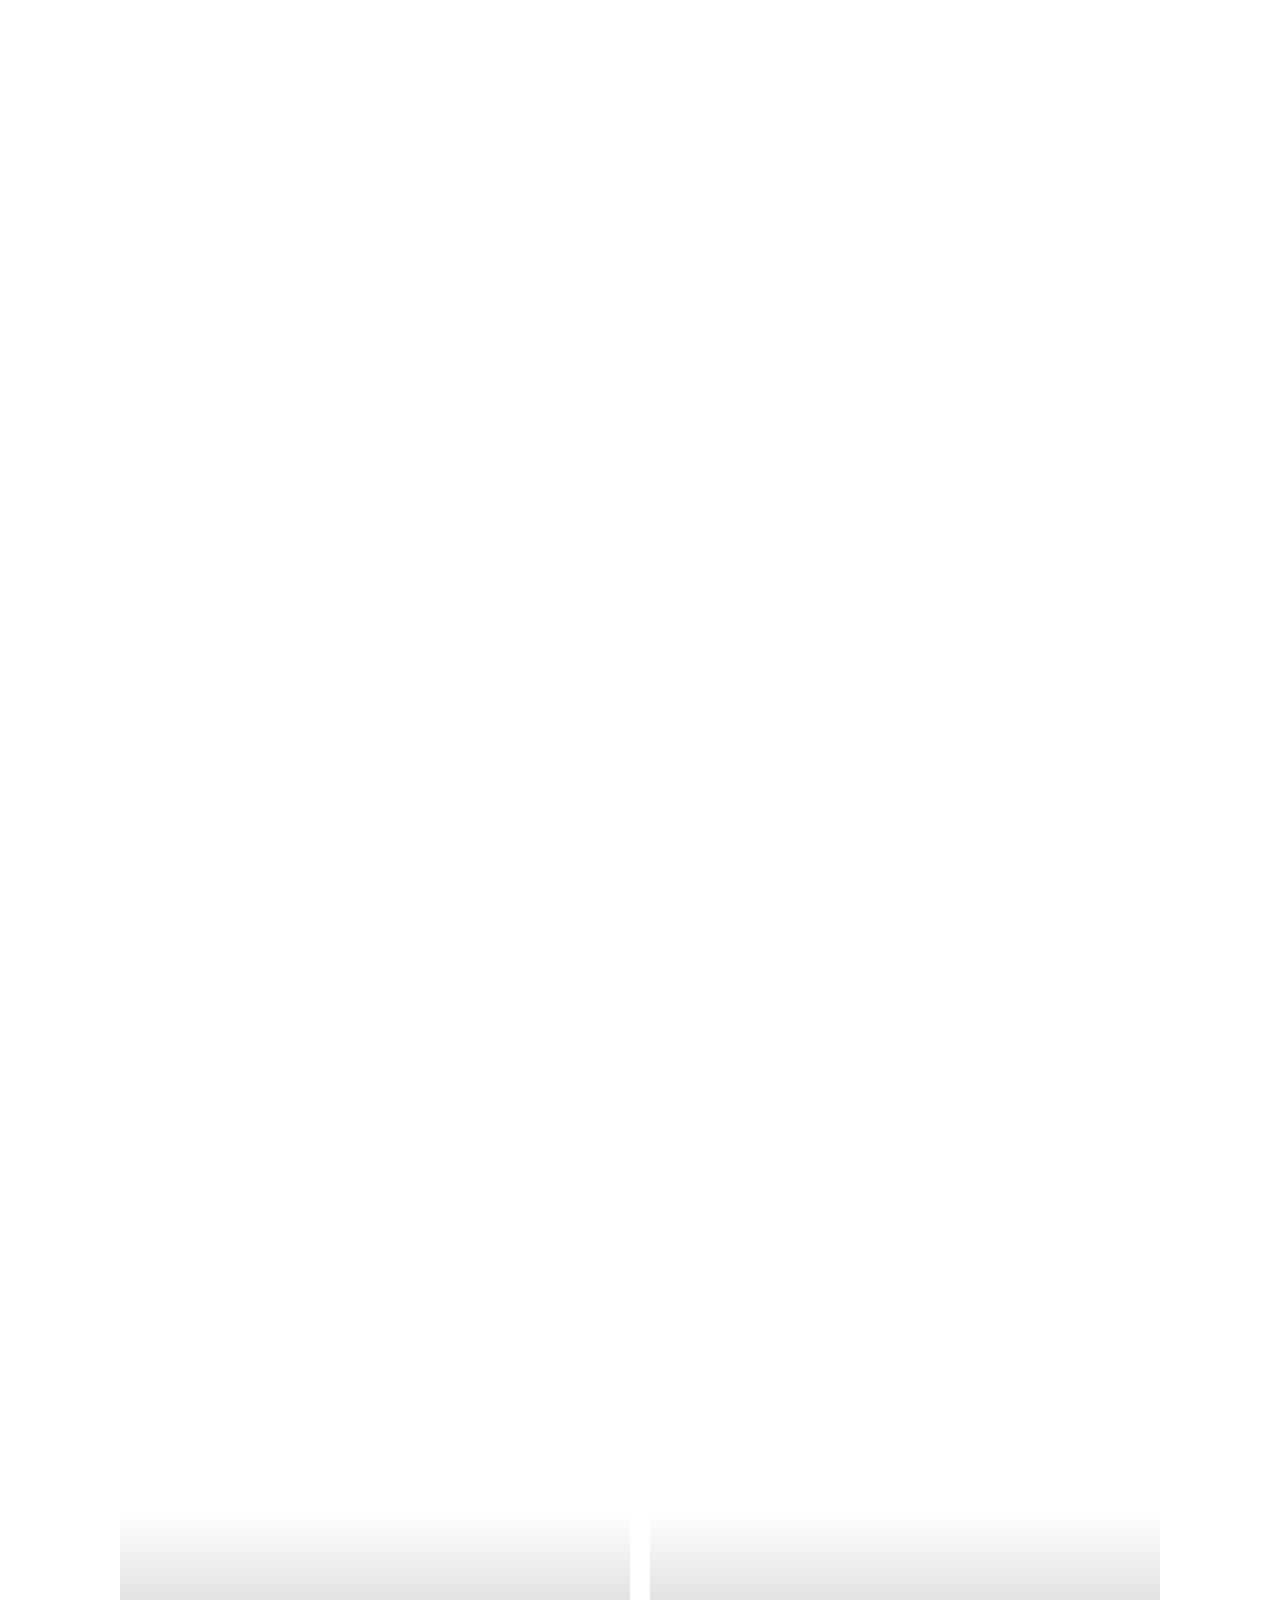
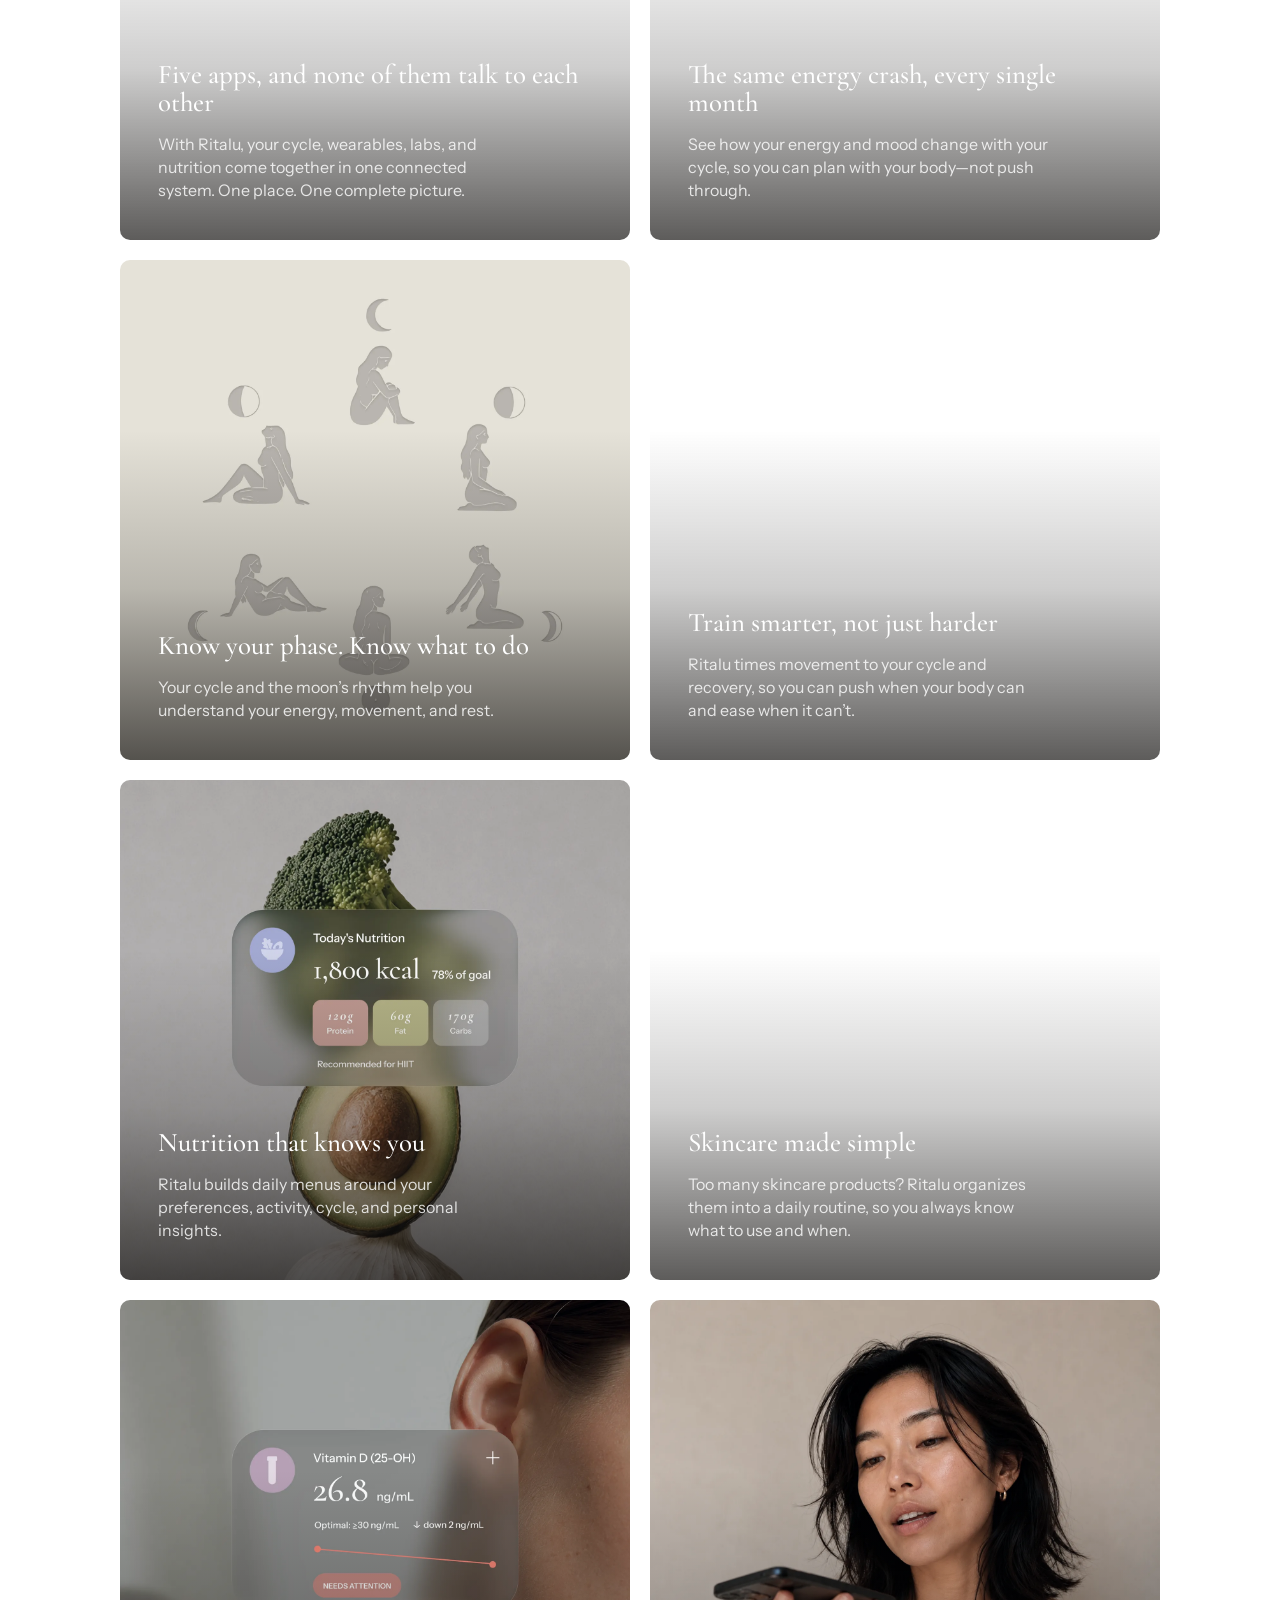
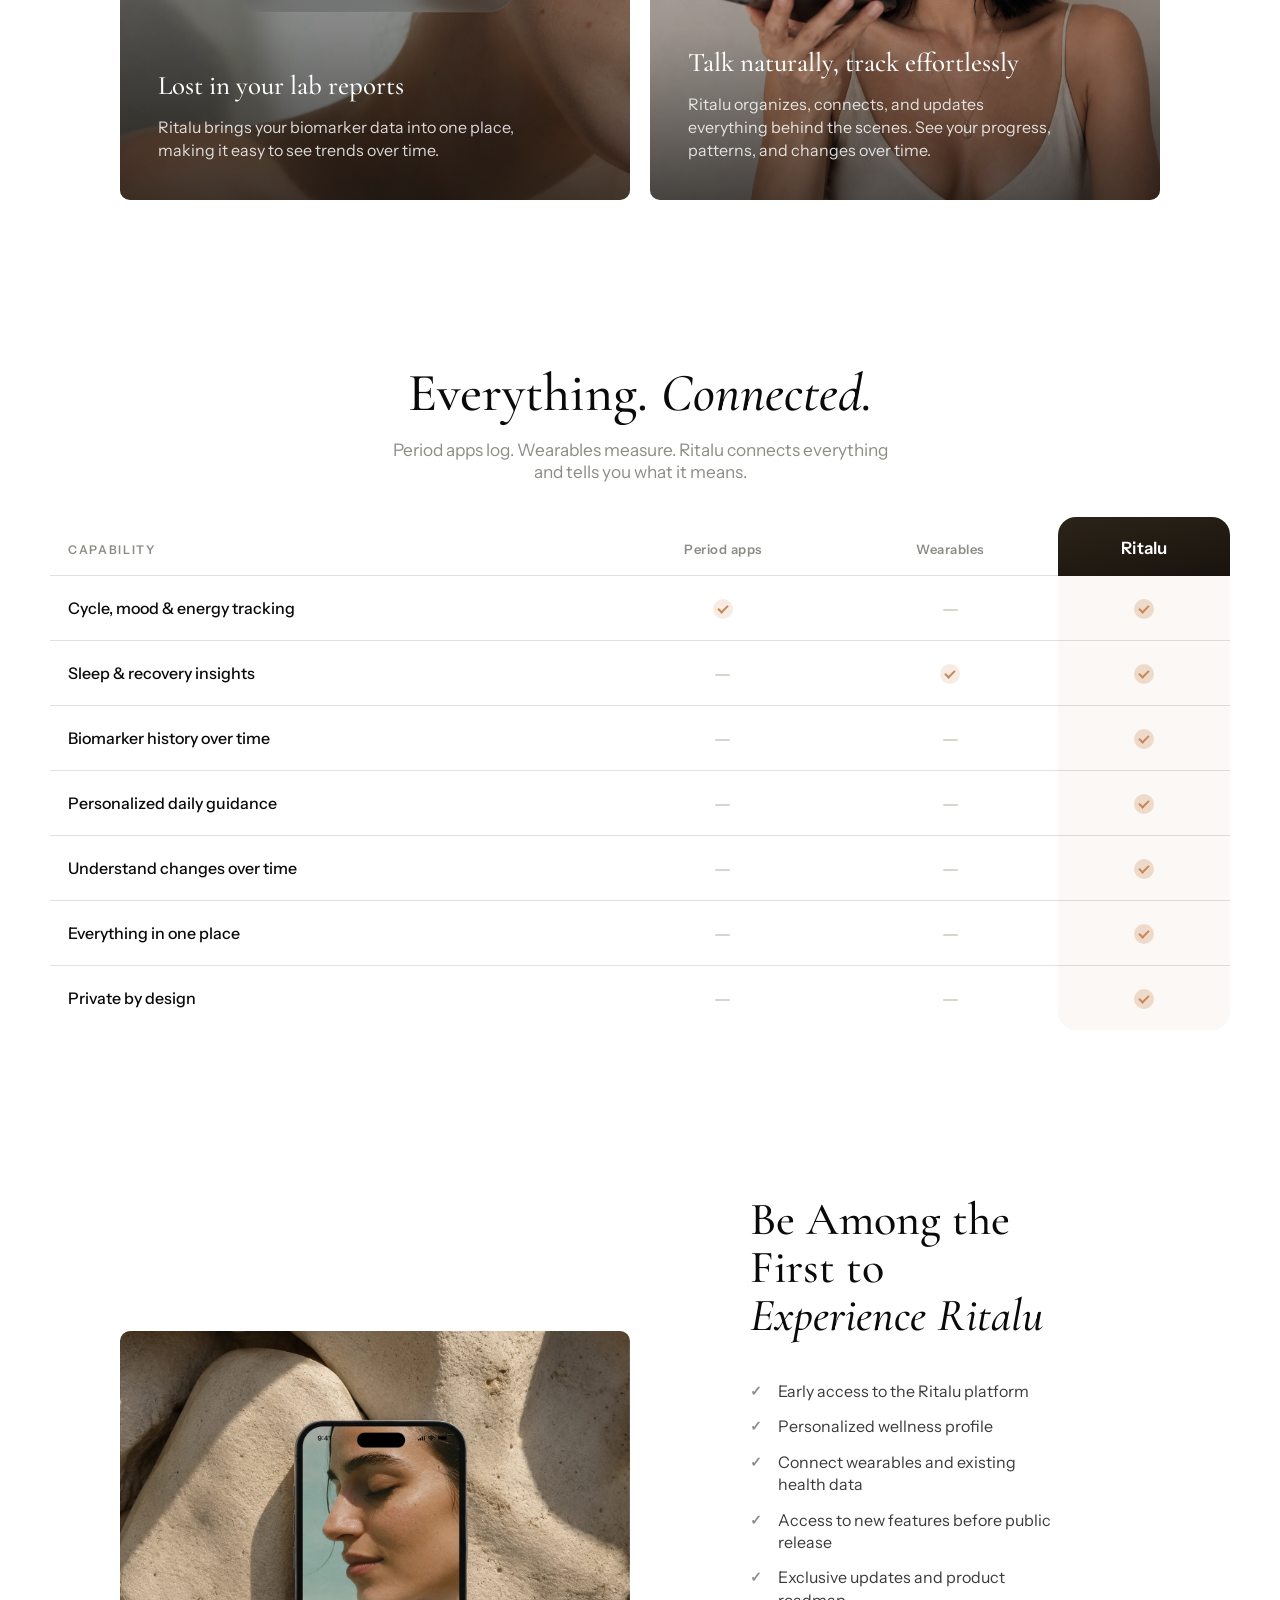
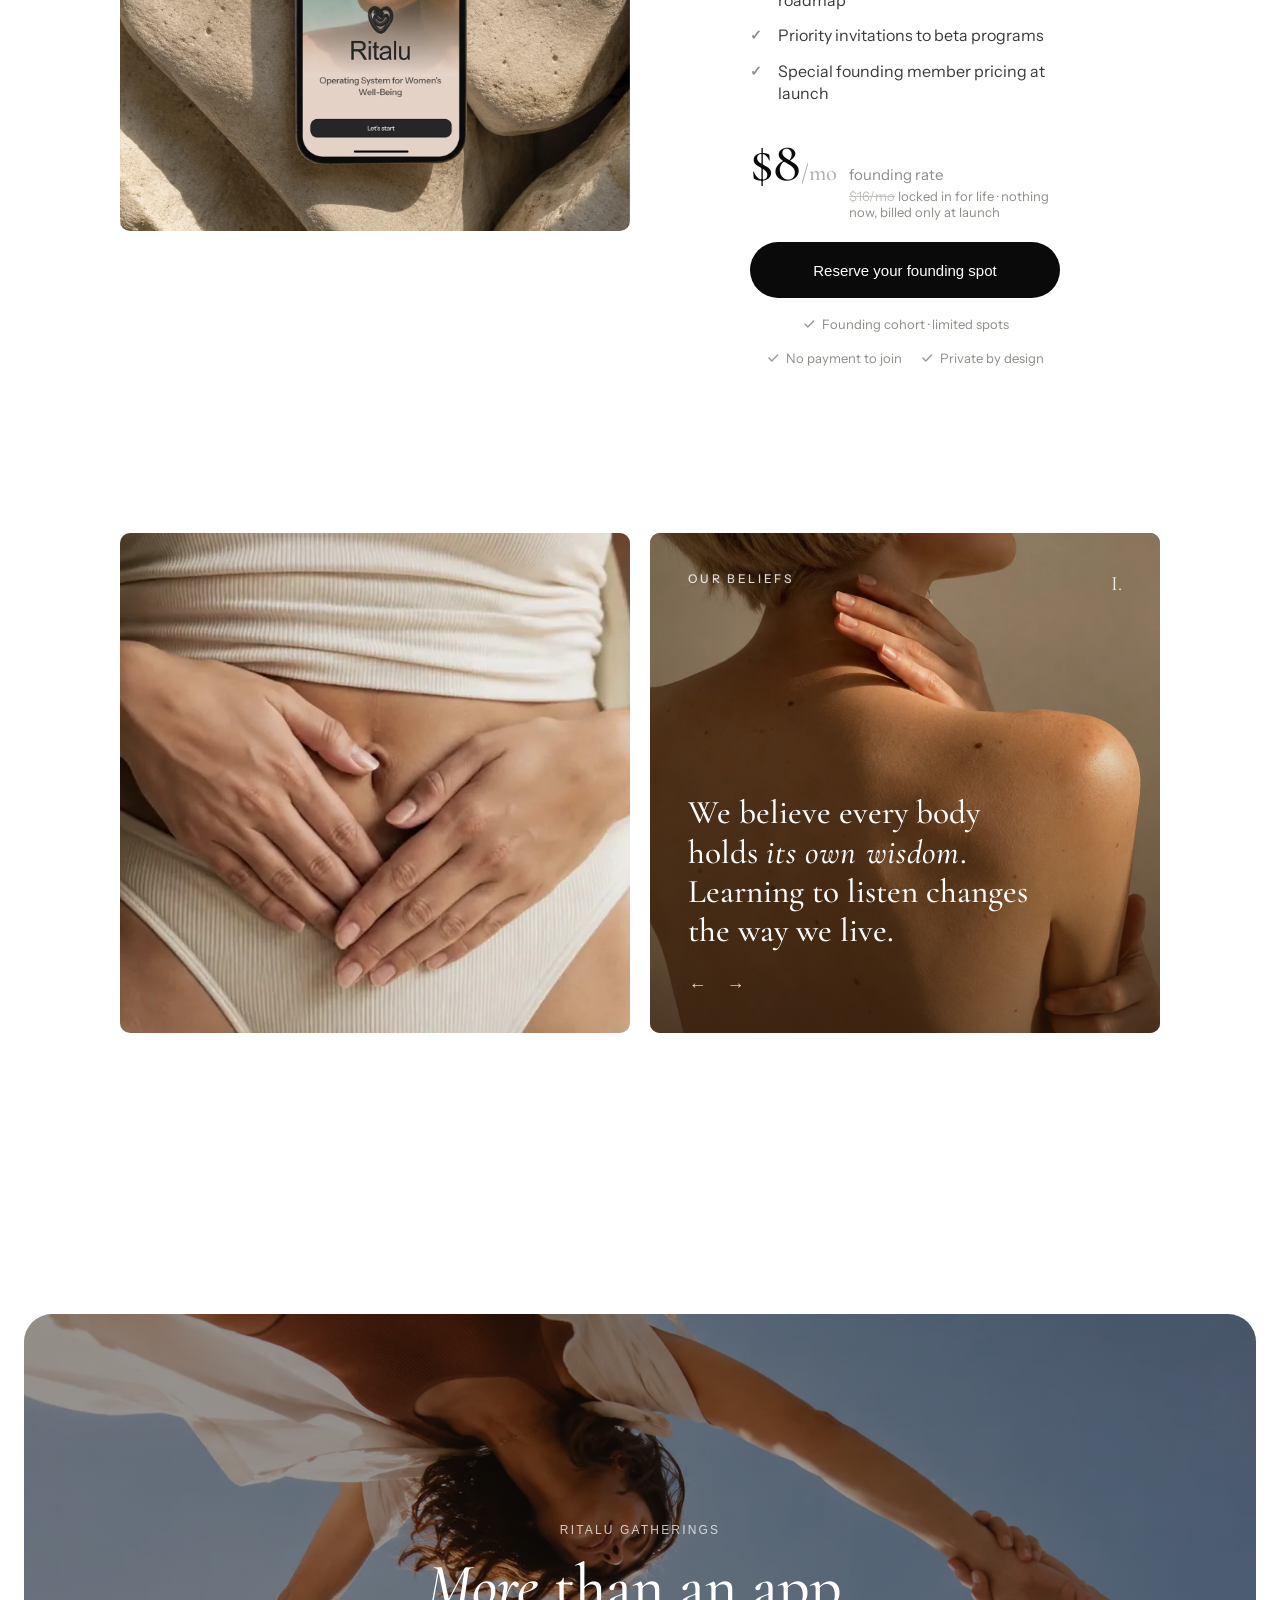
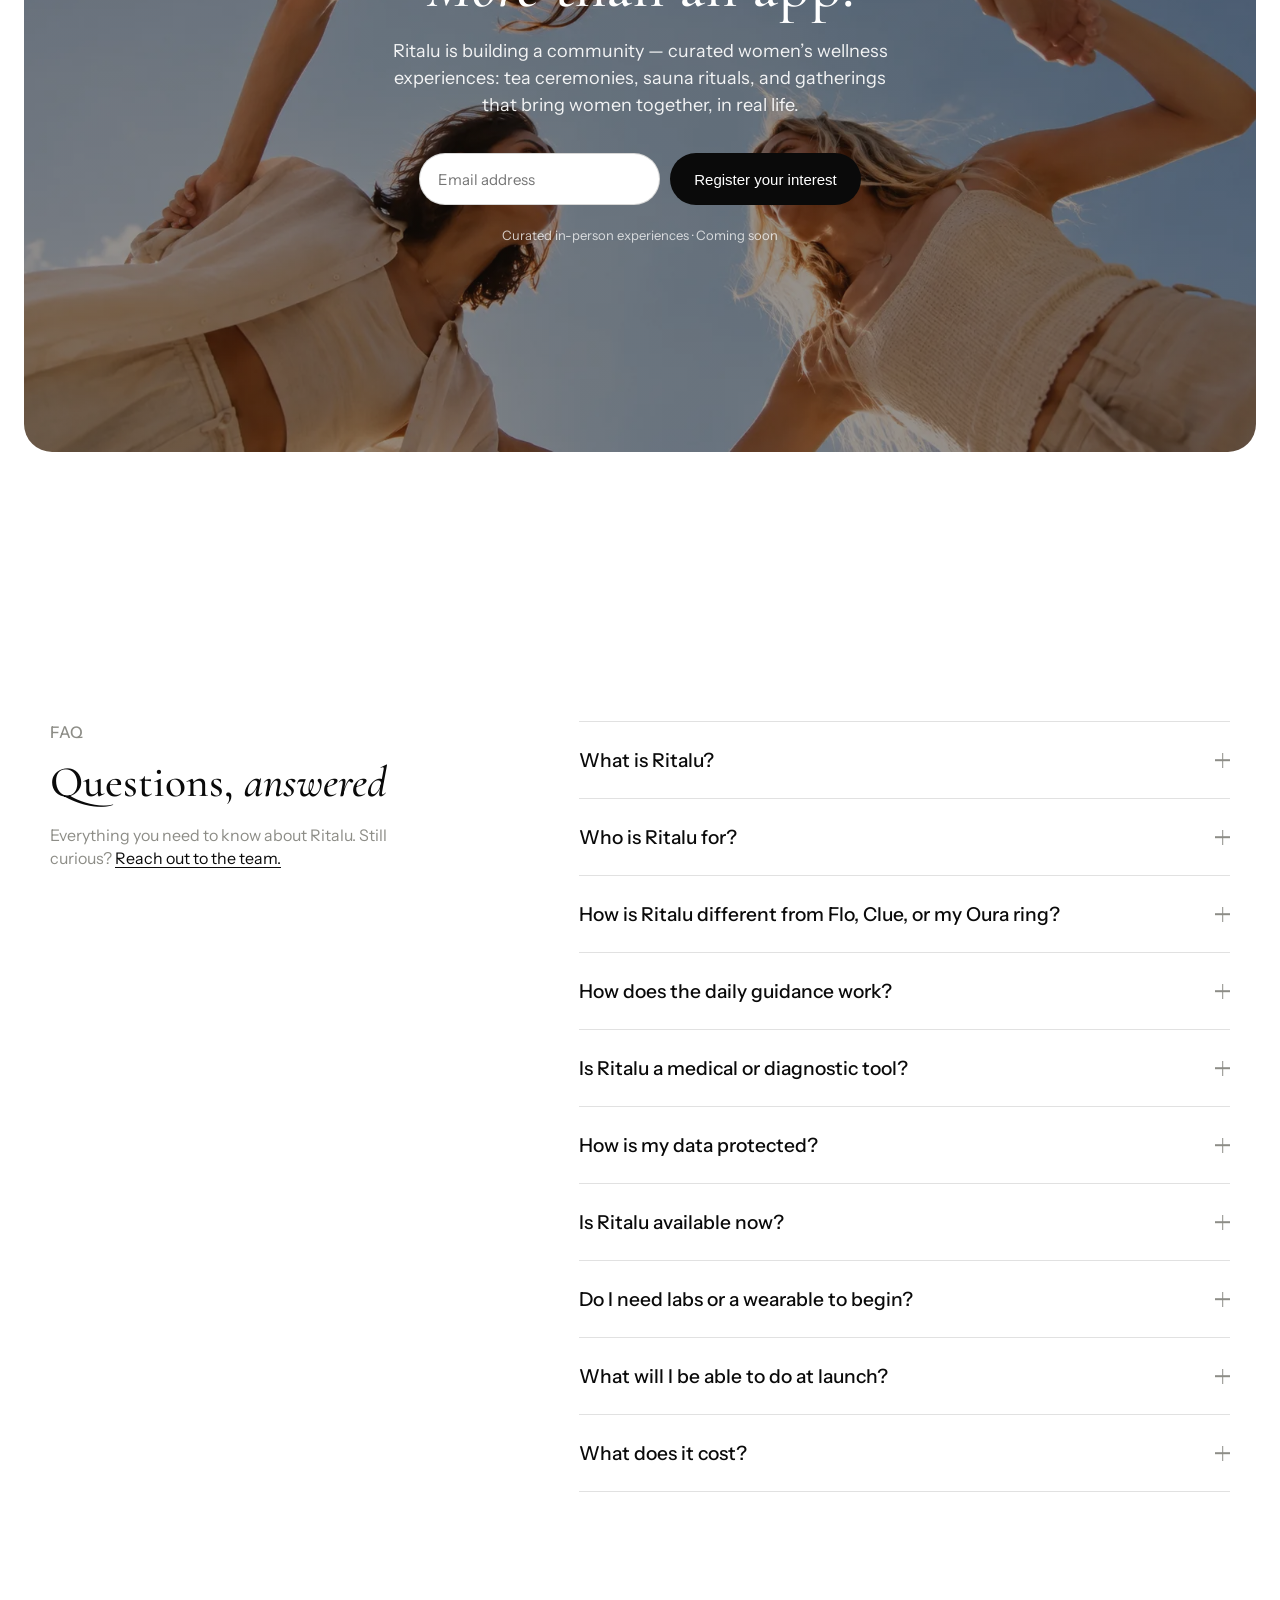
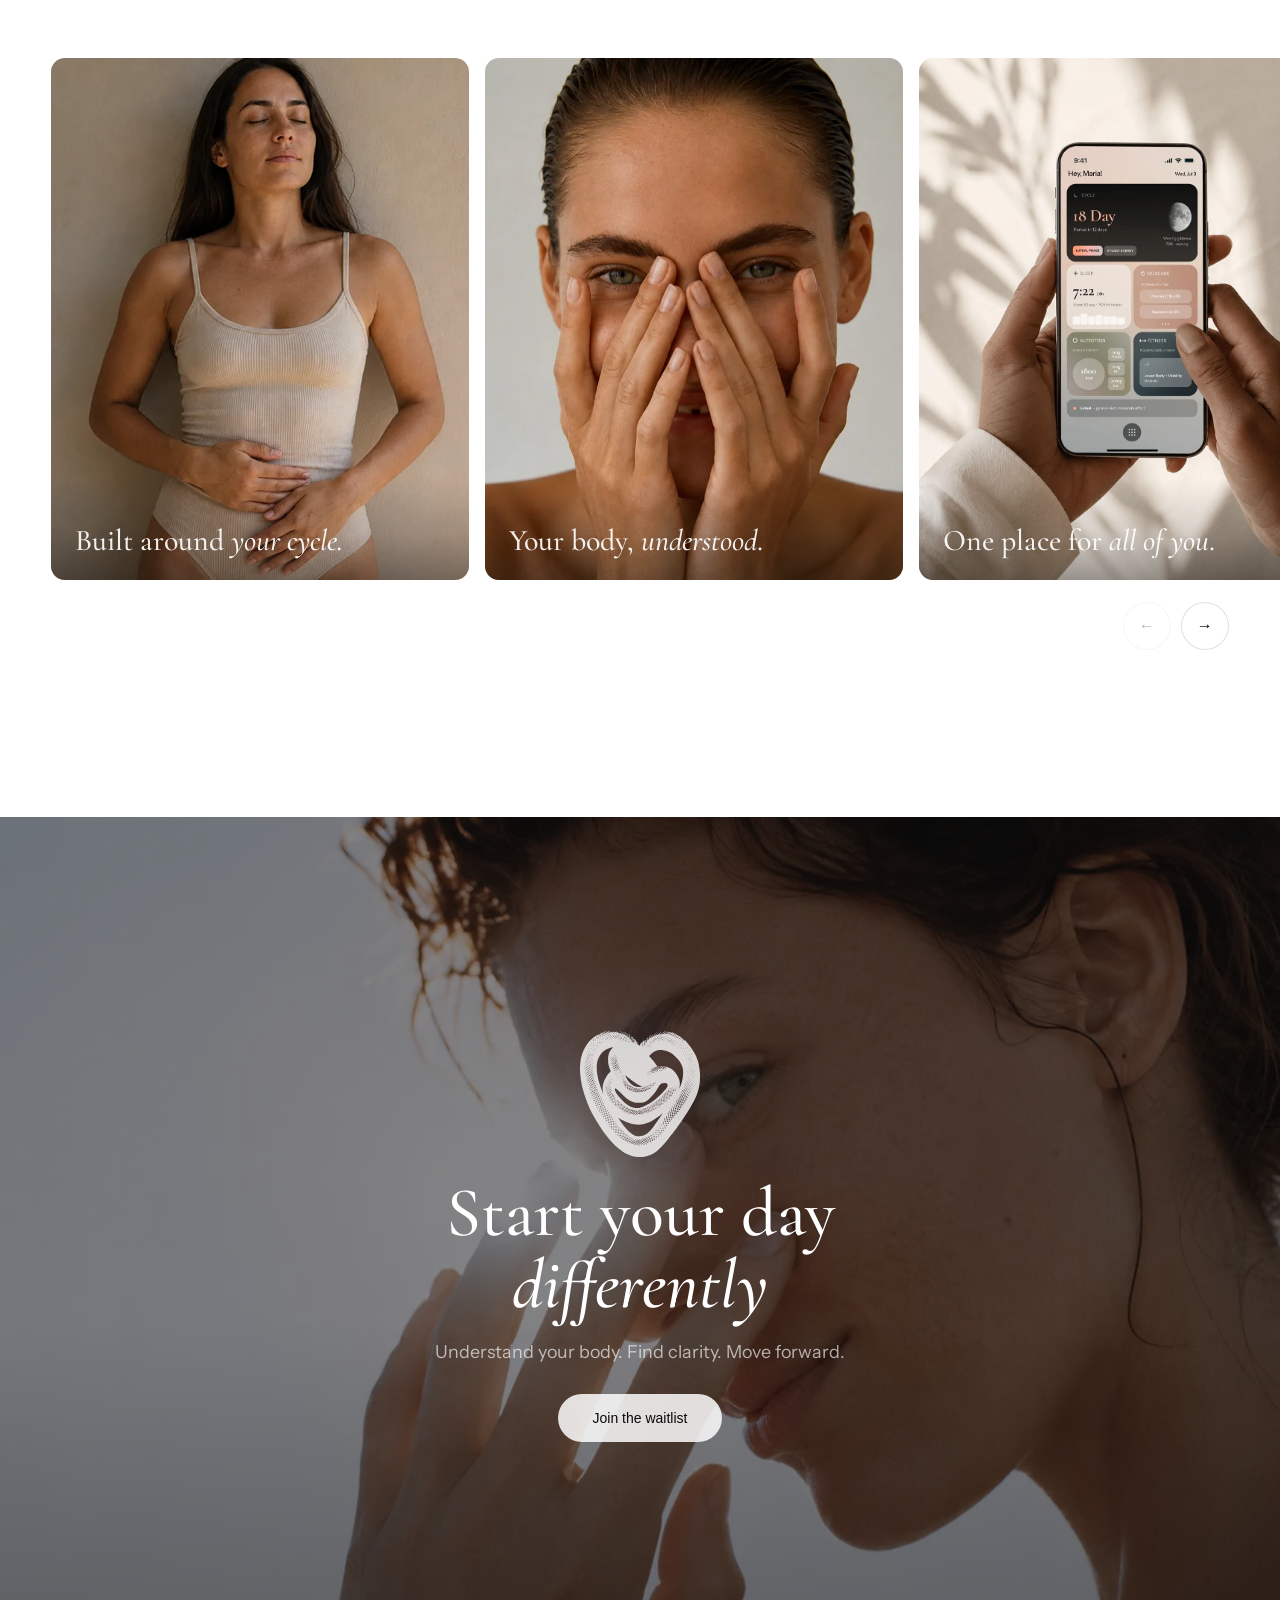
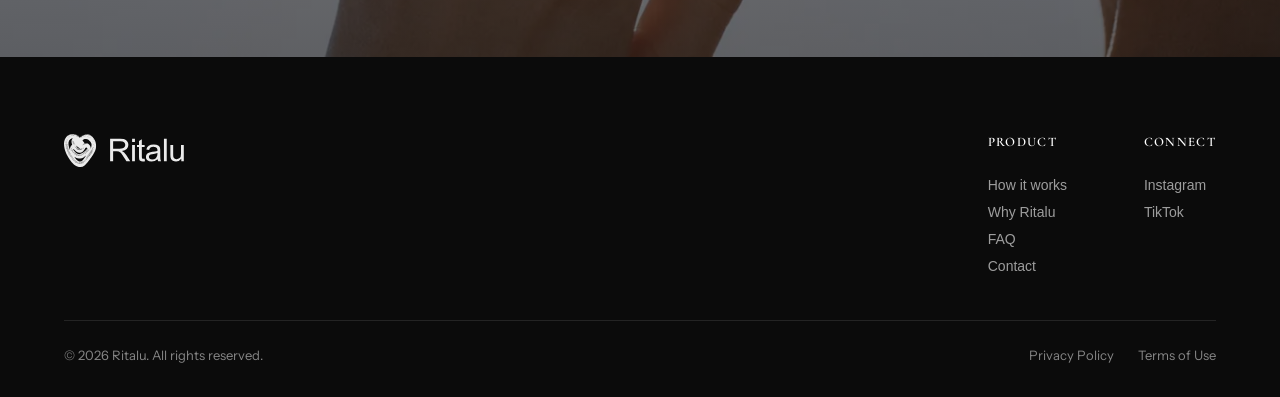
==== commit 1357dcd9: "Compare table: remove scroll indicator below table; make the table's own scrollbar dark Co-Authored-" ====
--- a/index.html
+++ b/index.html
@@ -17,7 +17,7 @@
       href="https://fonts.googleapis.com/css2?family=Cormorant+Garamond:ital,wght@0,500;0,600;0,700;1,500;1,700&family=DM+Sans:wght@400&family=Inter:wght@400&family=Instrument+Sans:wght@400;500&display=swap"
       rel="stylesheet"
     />
-    <link rel="stylesheet" href="styles.css?v=20260714-124" />
+    <link rel="stylesheet" href="styles.css?v=20260714-125" />
 
     <!-- Open Graph / Twitter (how the link looks when shared or run as an ad) -->
     <meta property="og:type" content="website" />
@@ -544,7 +544,6 @@
             </tbody>
           </table>
         </div>
-        <div class="compare__scroll" aria-hidden="true"><span class="compare__scroll-thumb"></span></div>
       </section>
 
       <section id="membership" class="section plans" aria-labelledby="plans-title">
@@ -869,6 +868,6 @@
       </div>
     </div>
 
-    <script src="scripts.js?v=20260714-106"></script>
+    <script src="scripts.js?v=20260714-125"></script>
   </body>
 </html>
--- a/styles.css
+++ b/styles.css
@@ -3933,35 +3933,29 @@
 }
 
 
-/* ---------- Compare table: last row line removed + mobile scroll indicator ---------- */
+/* ---------- Compare table: last row line removed + dark scrollbar ---------- */
 .compare__table tbody tr:last-child th,
 .compare__table tbody tr:last-child td {
   border-bottom: none;
 }
-.compare__scroll {
-  display: none;
-}
 @media (max-width: 640px) {
   .beliefs__panel {
     cursor: pointer;
   }
-  .compare__scroll {
-    display: block;
-    width: 96px;
-    height: 3px;
-    margin: 14px auto 0 0;
-    border-radius: 999px;
-    background: rgba(20, 16, 12, 0.12);
-    overflow: hidden;
-  }
-  .compare__scroll-thumb {
-    display: block;
-    height: 100%;
-    width: 40px;
-    border-radius: 999px;
-    background: rgba(20, 16, 12, 0.6);
-    transition: transform 60ms linear;
-  }
+}
+.compare__wrap {
+  scrollbar-width: thin;
+  scrollbar-color: rgba(20, 16, 12, 0.4) transparent;
+}
+.compare__wrap::-webkit-scrollbar {
+  height: 6px;
+}
+.compare__wrap::-webkit-scrollbar-track {
+  background: transparent;
+}
+.compare__wrap::-webkit-scrollbar-thumb {
+  background: rgba(20, 16, 12, 0.4);
+  border-radius: 999px;
 }
 
 /* ---------- Ritalu Gatherings (community / experiences) ---------- */
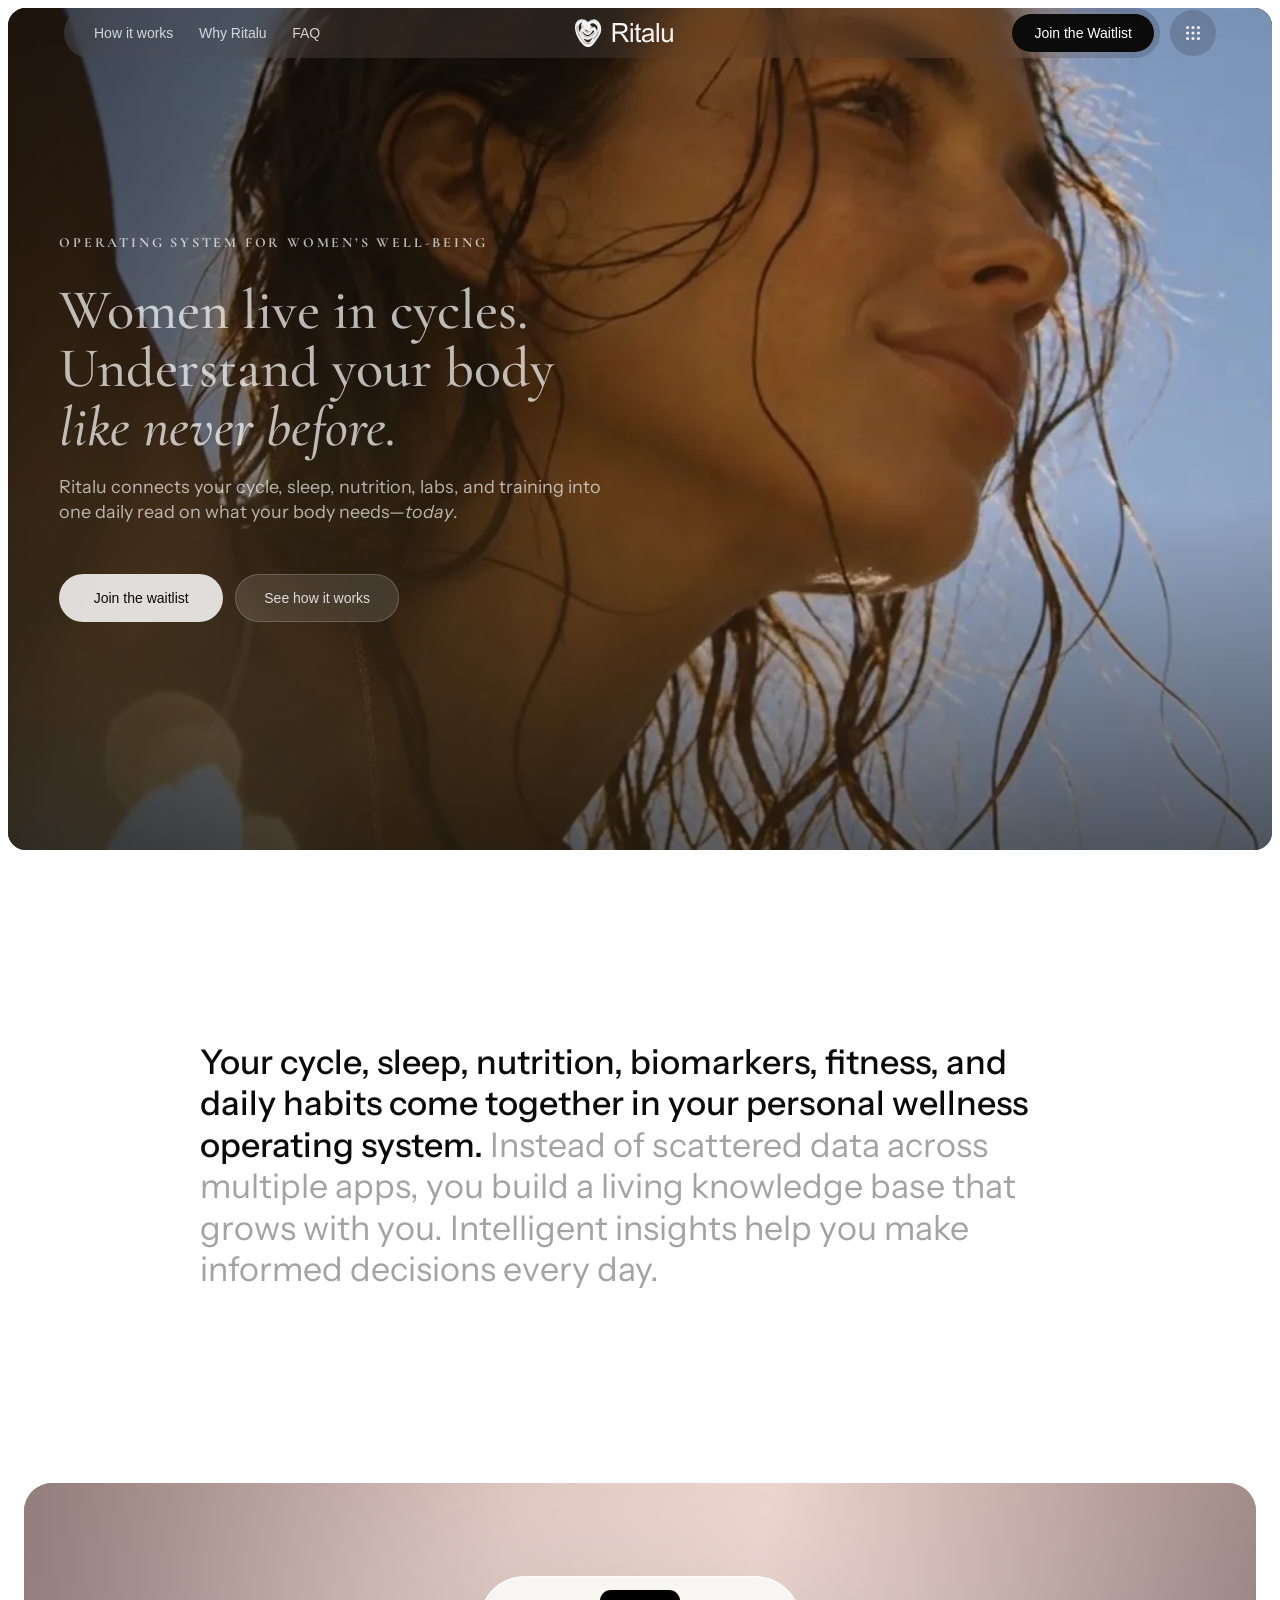
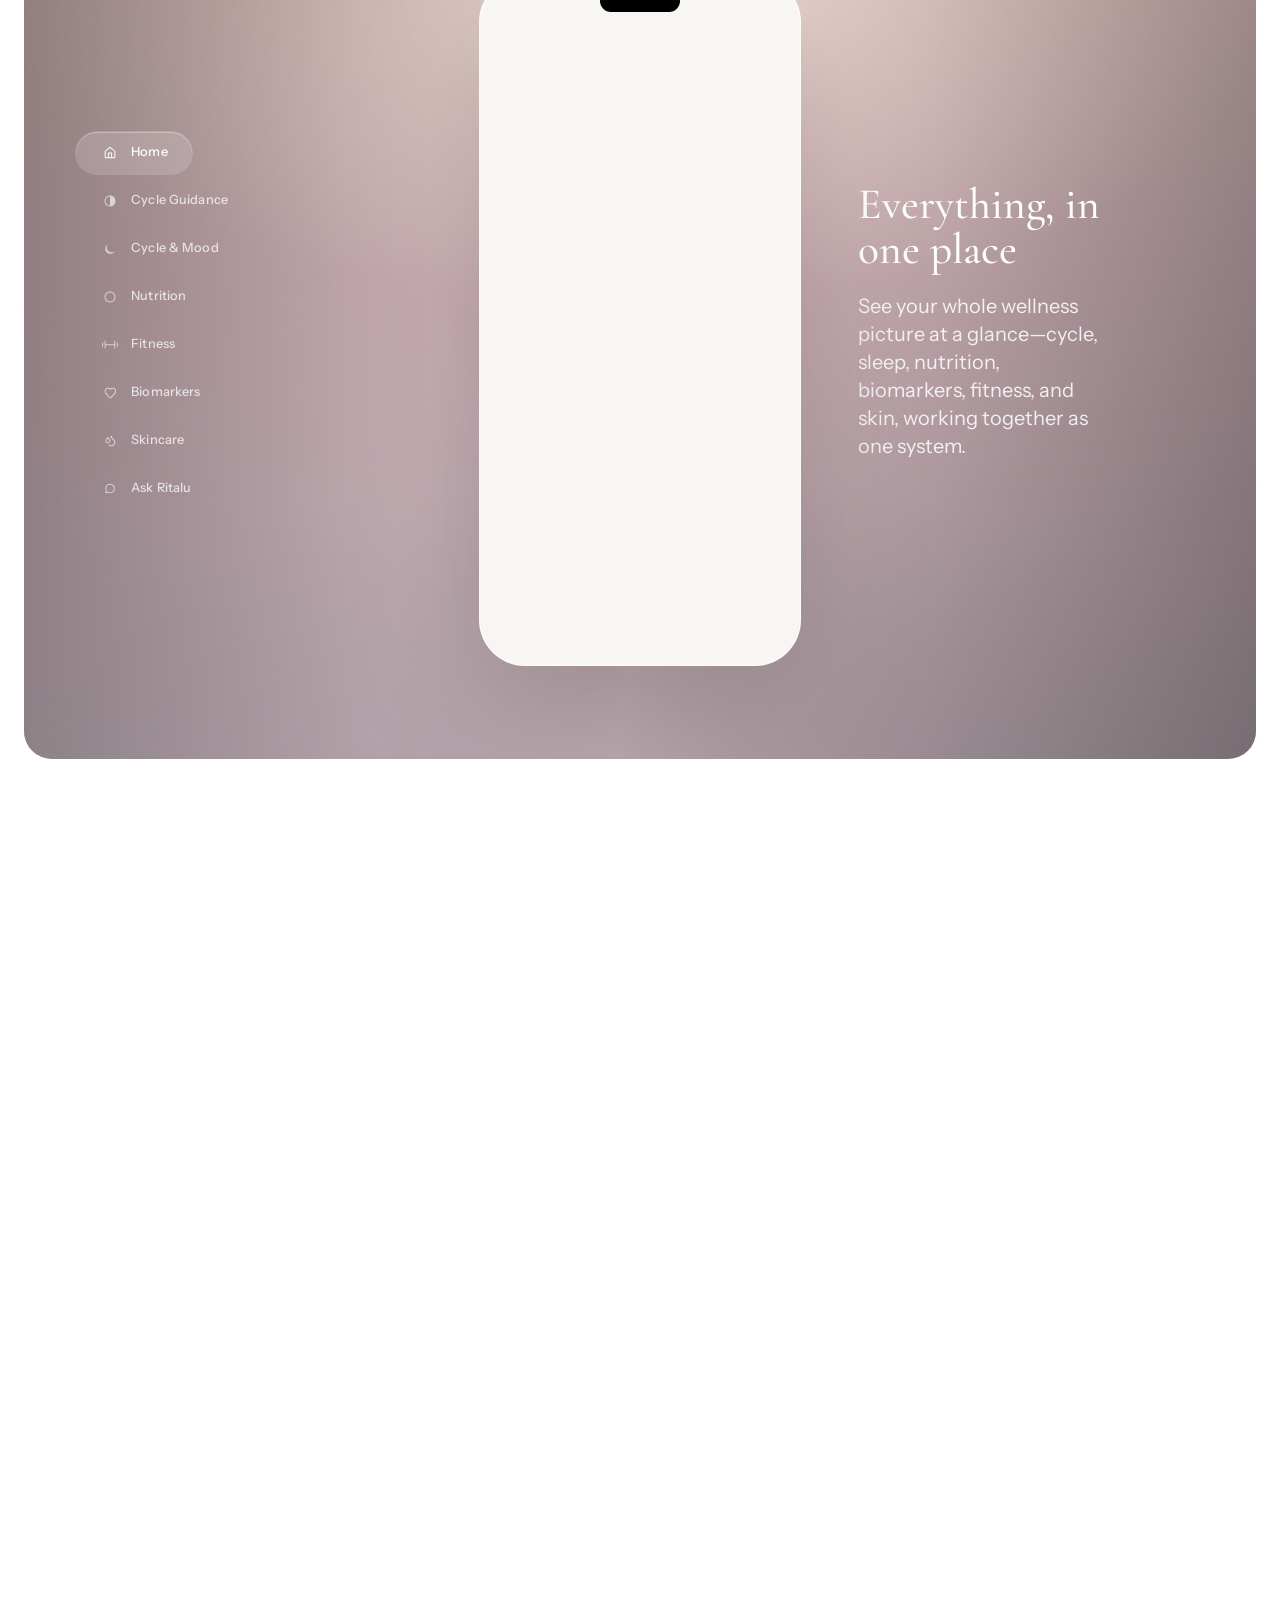
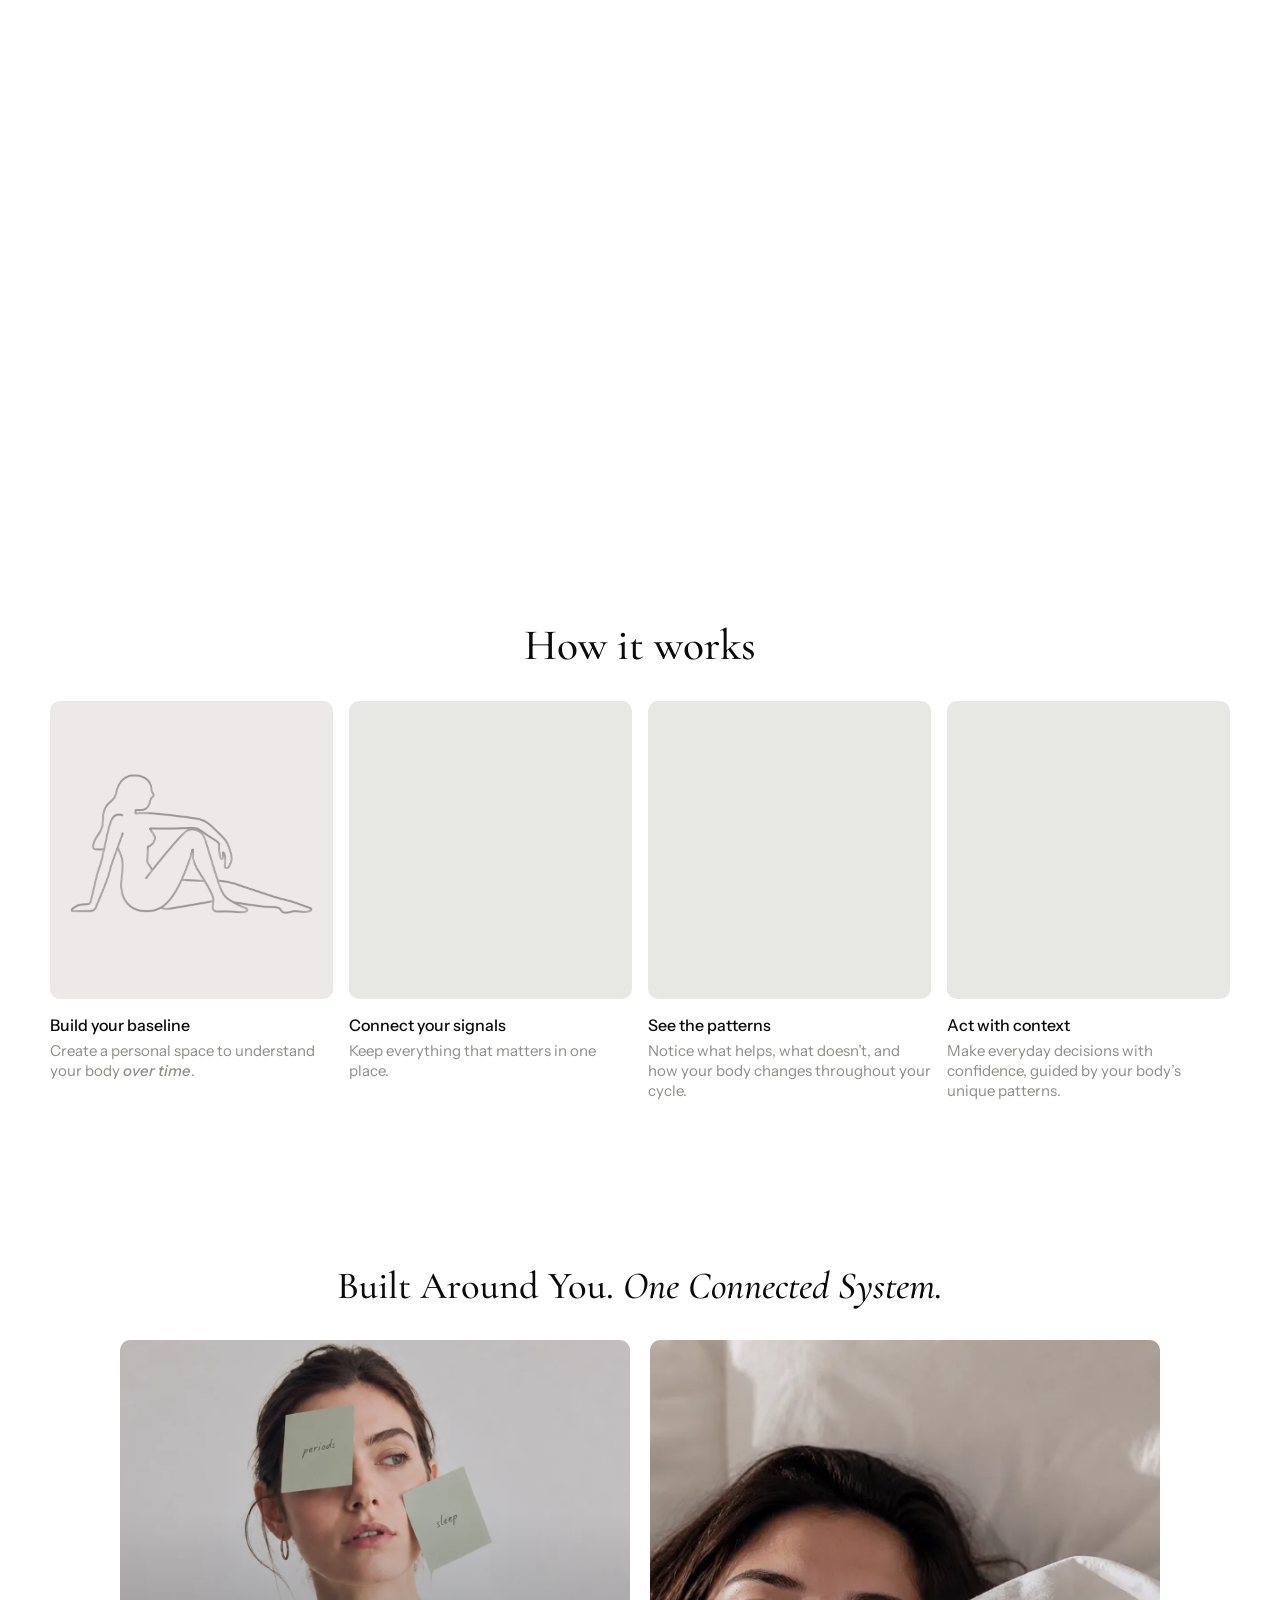
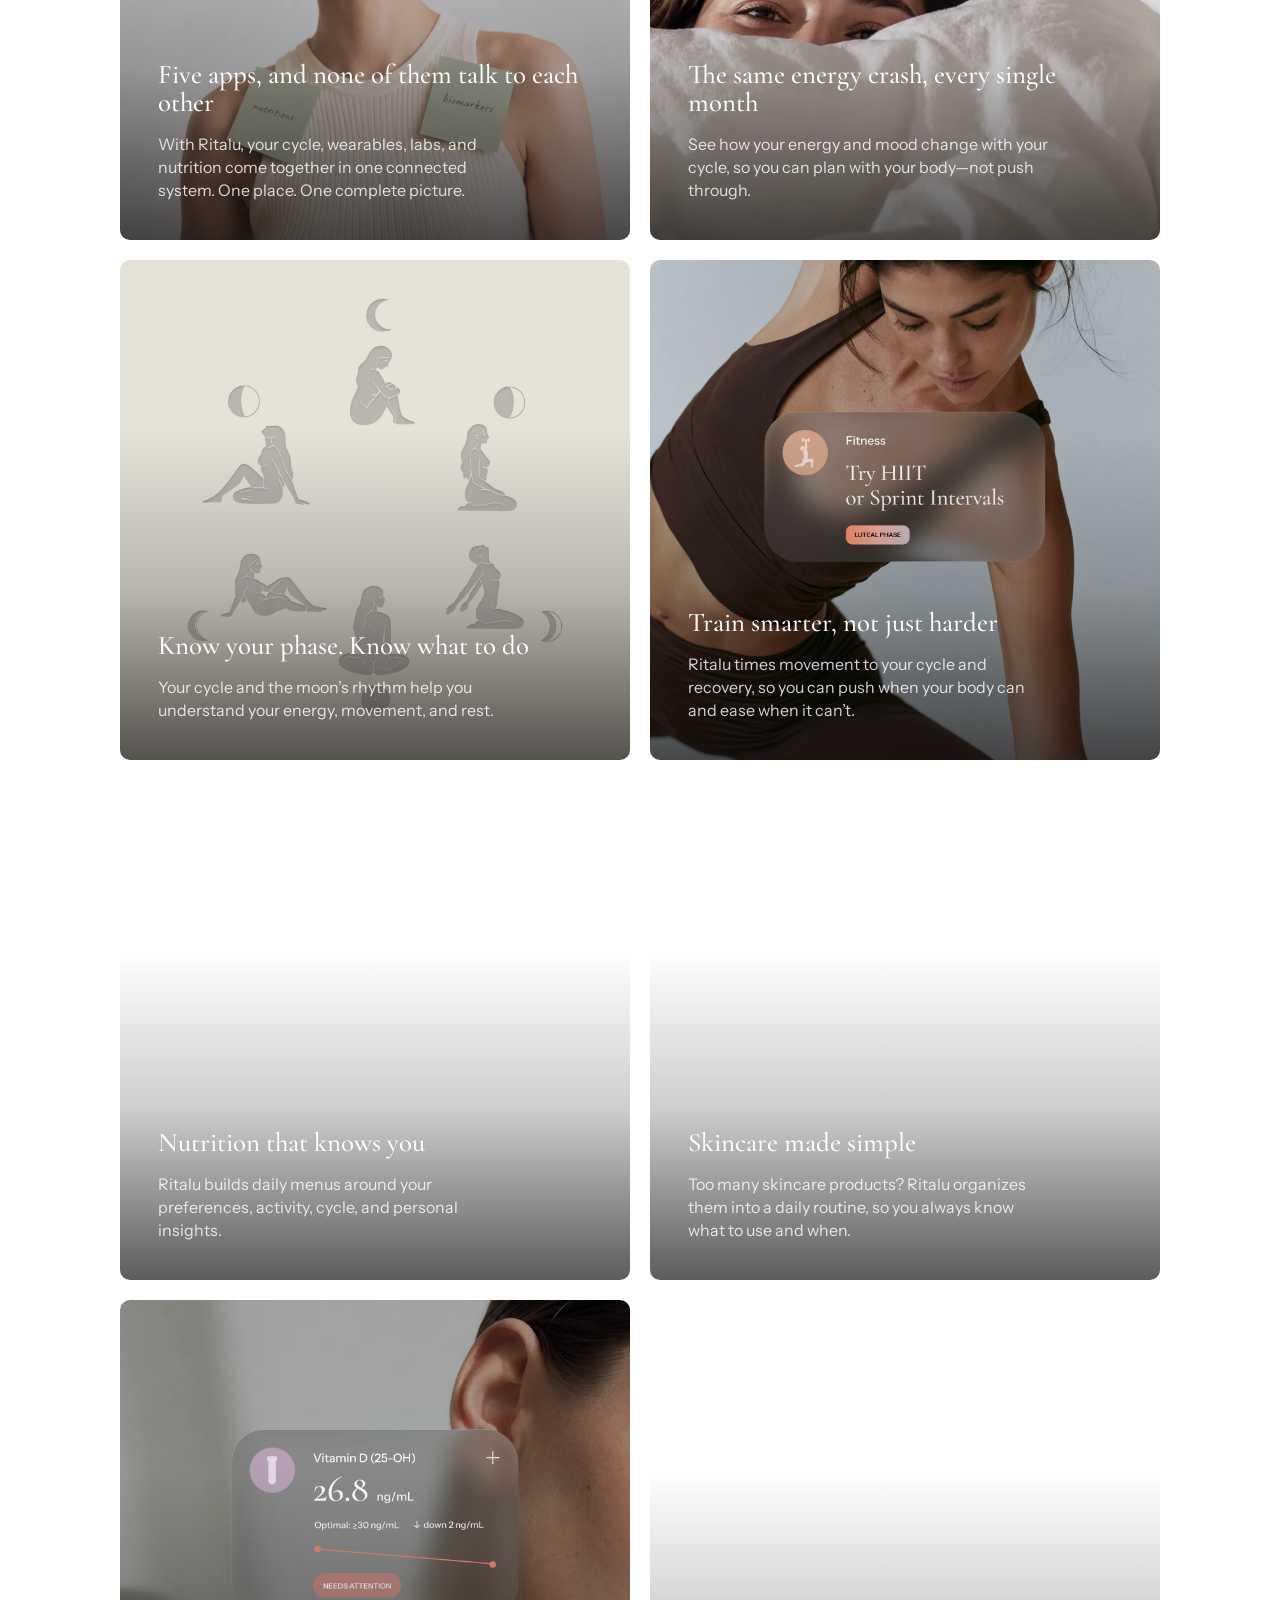
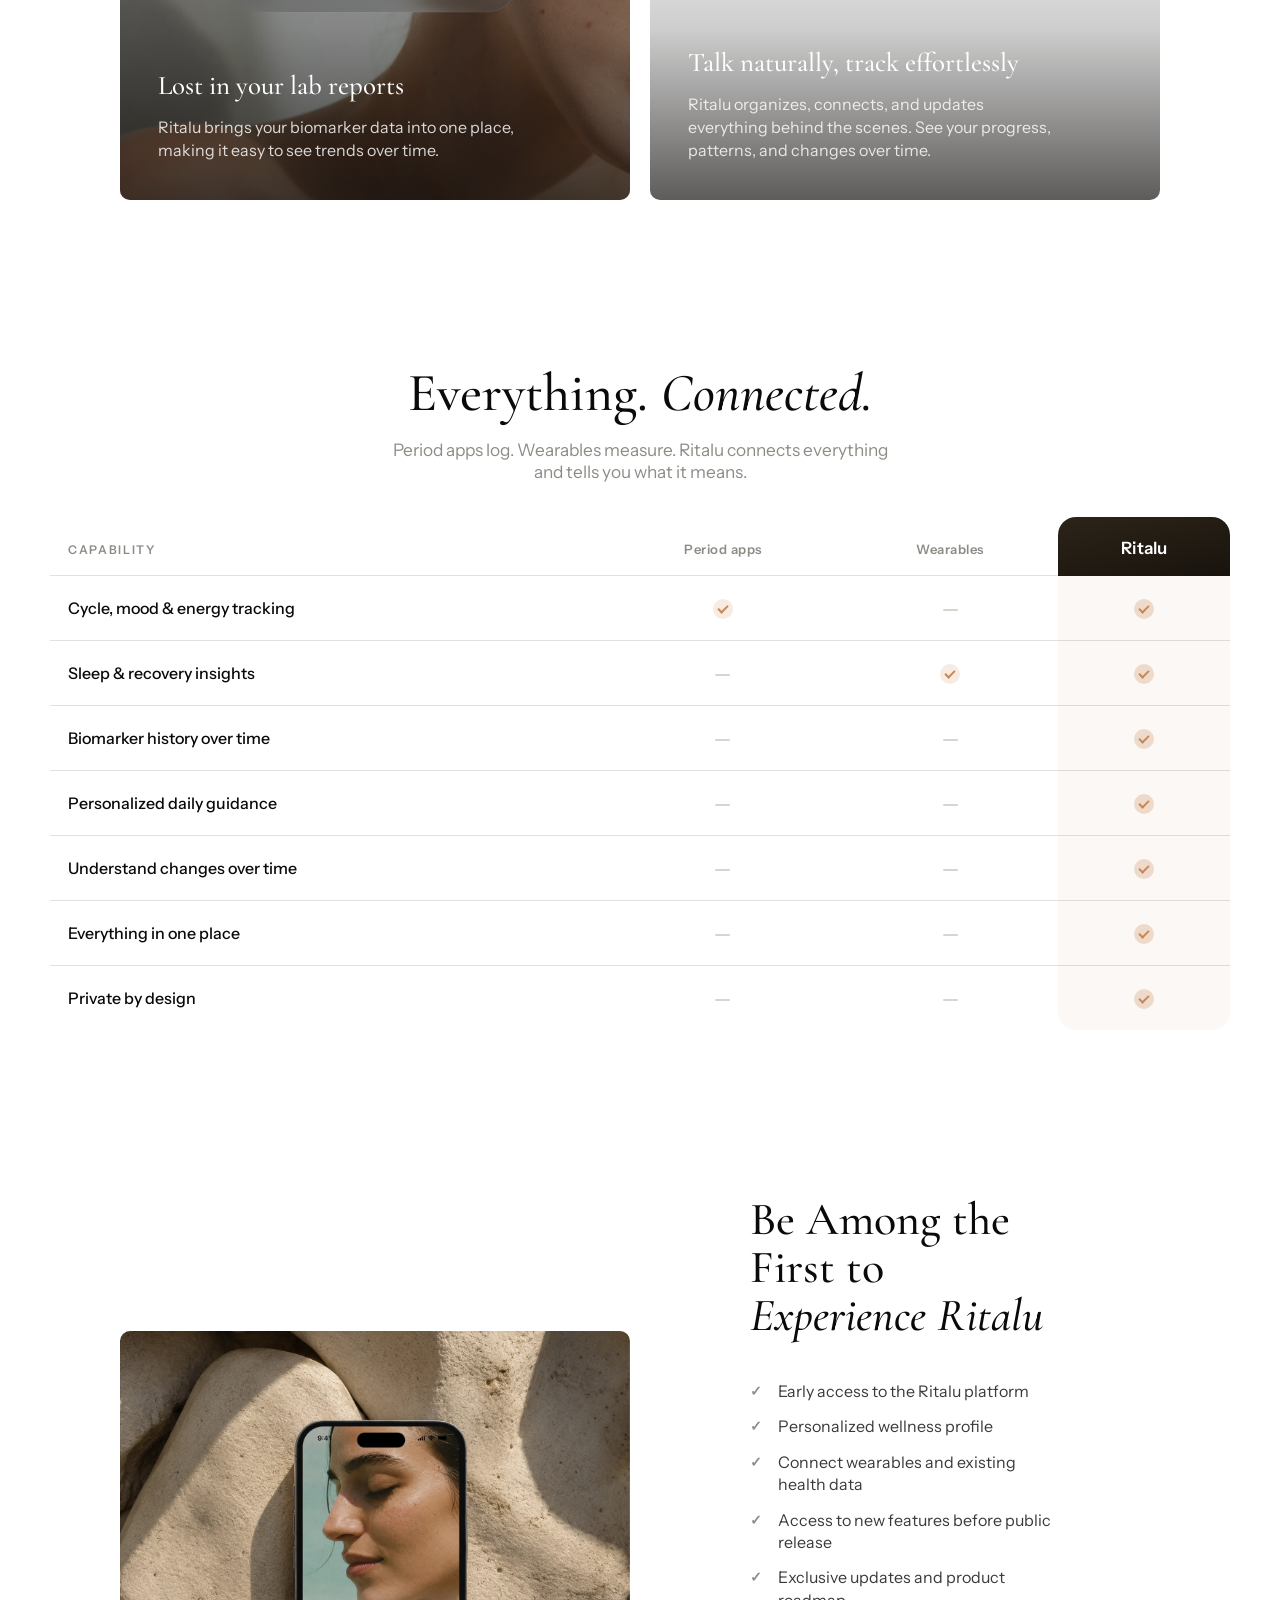
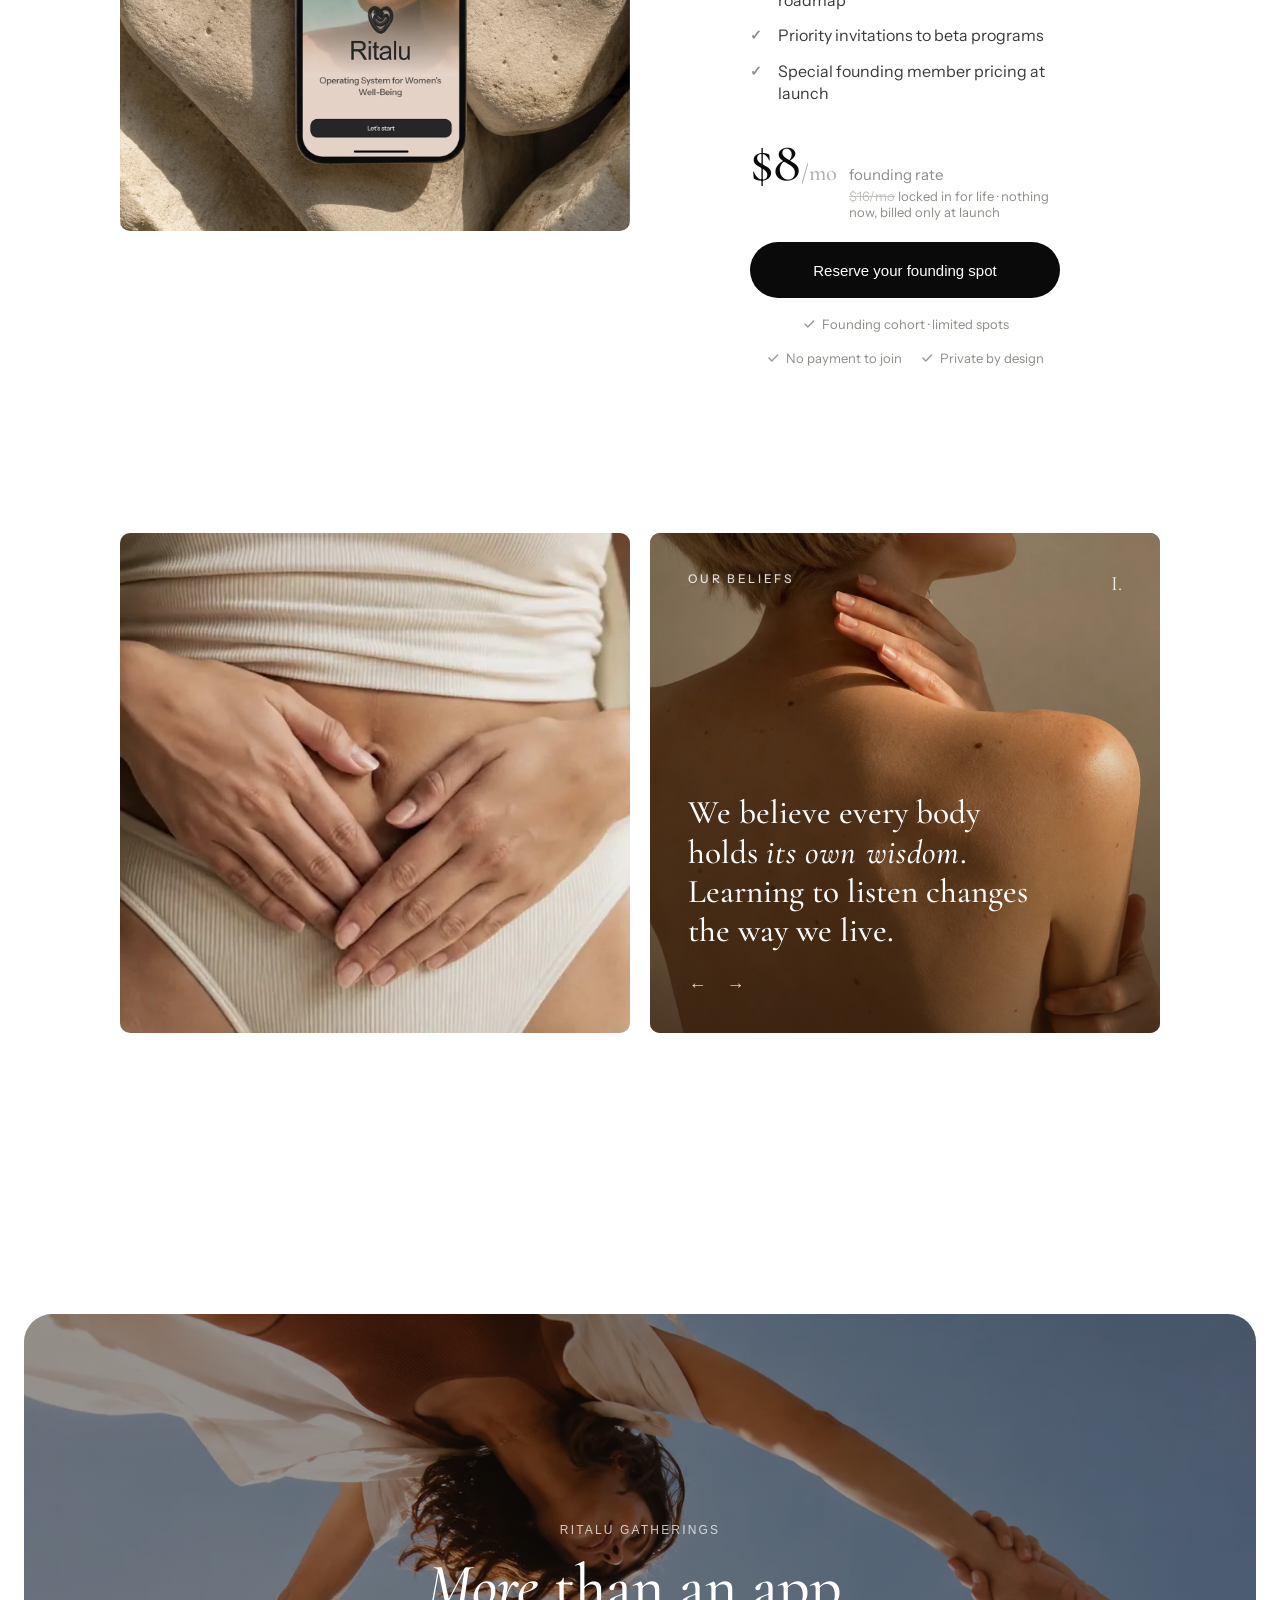
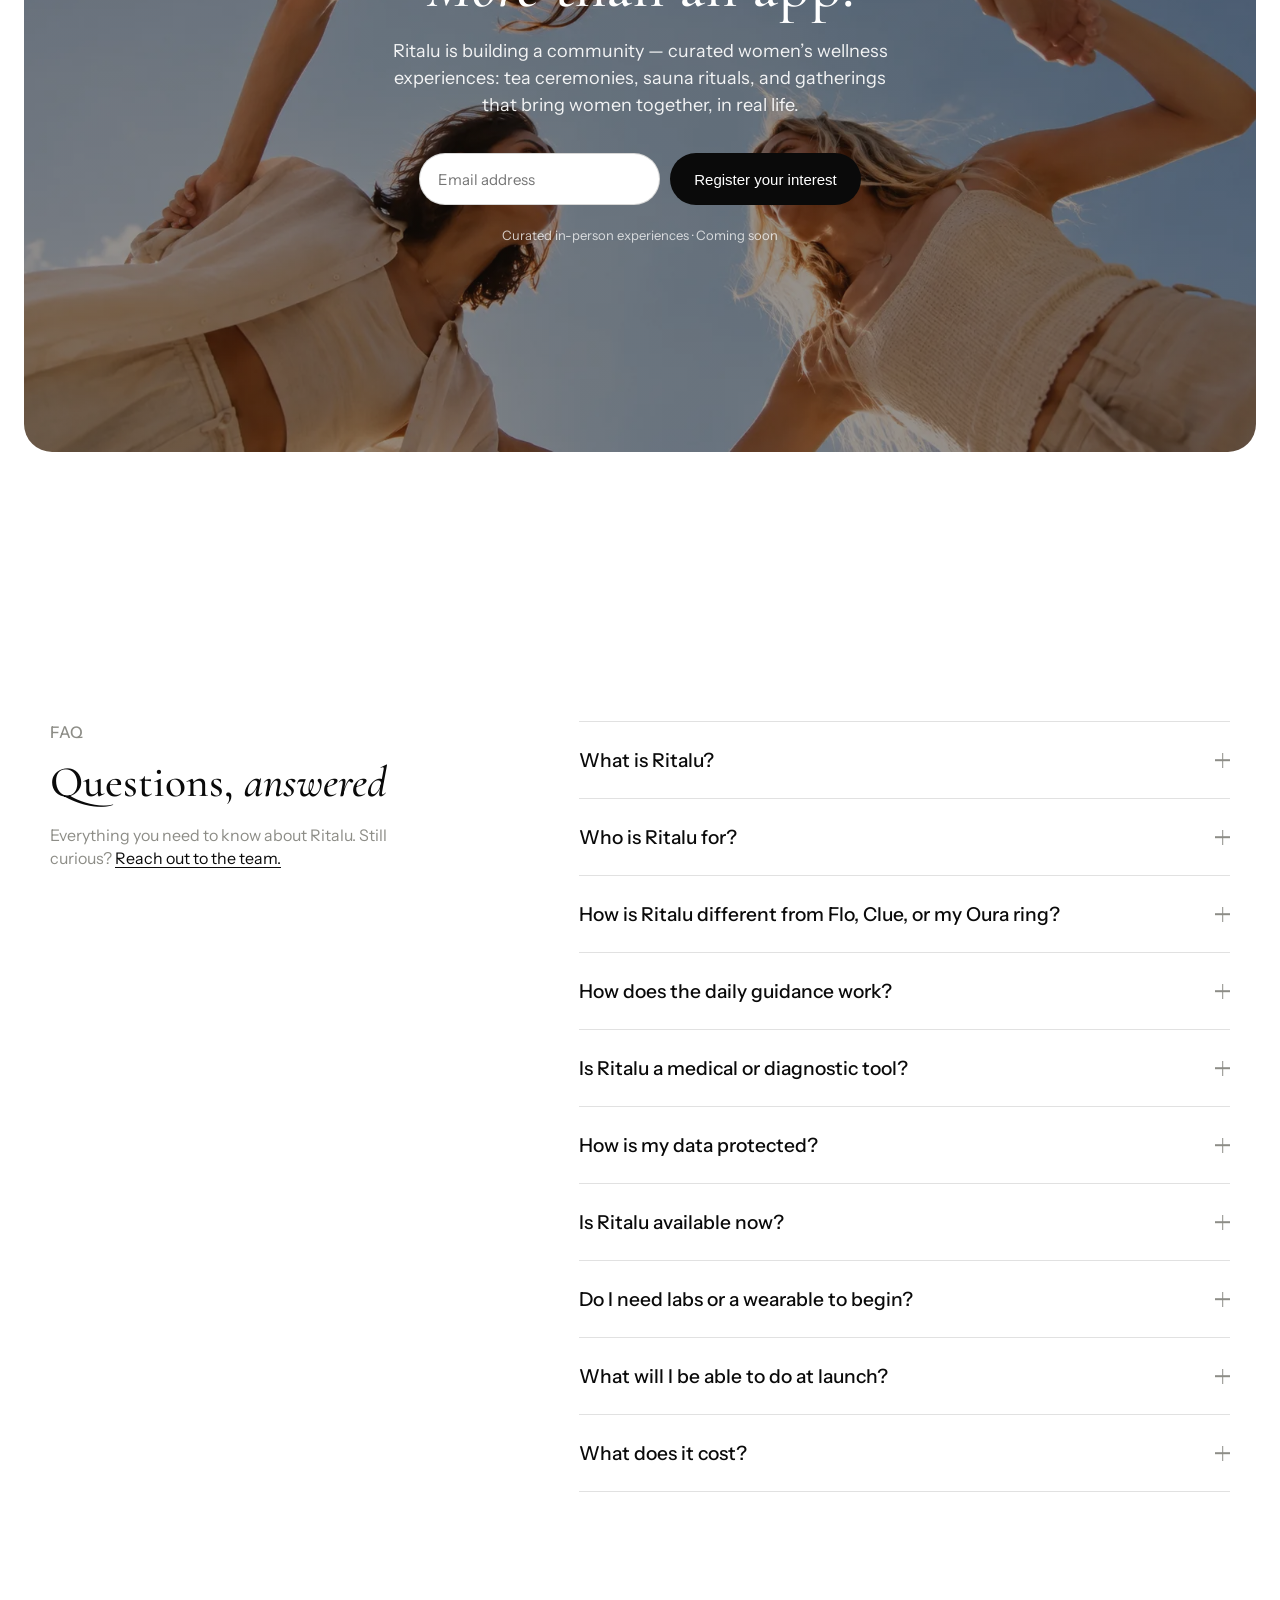
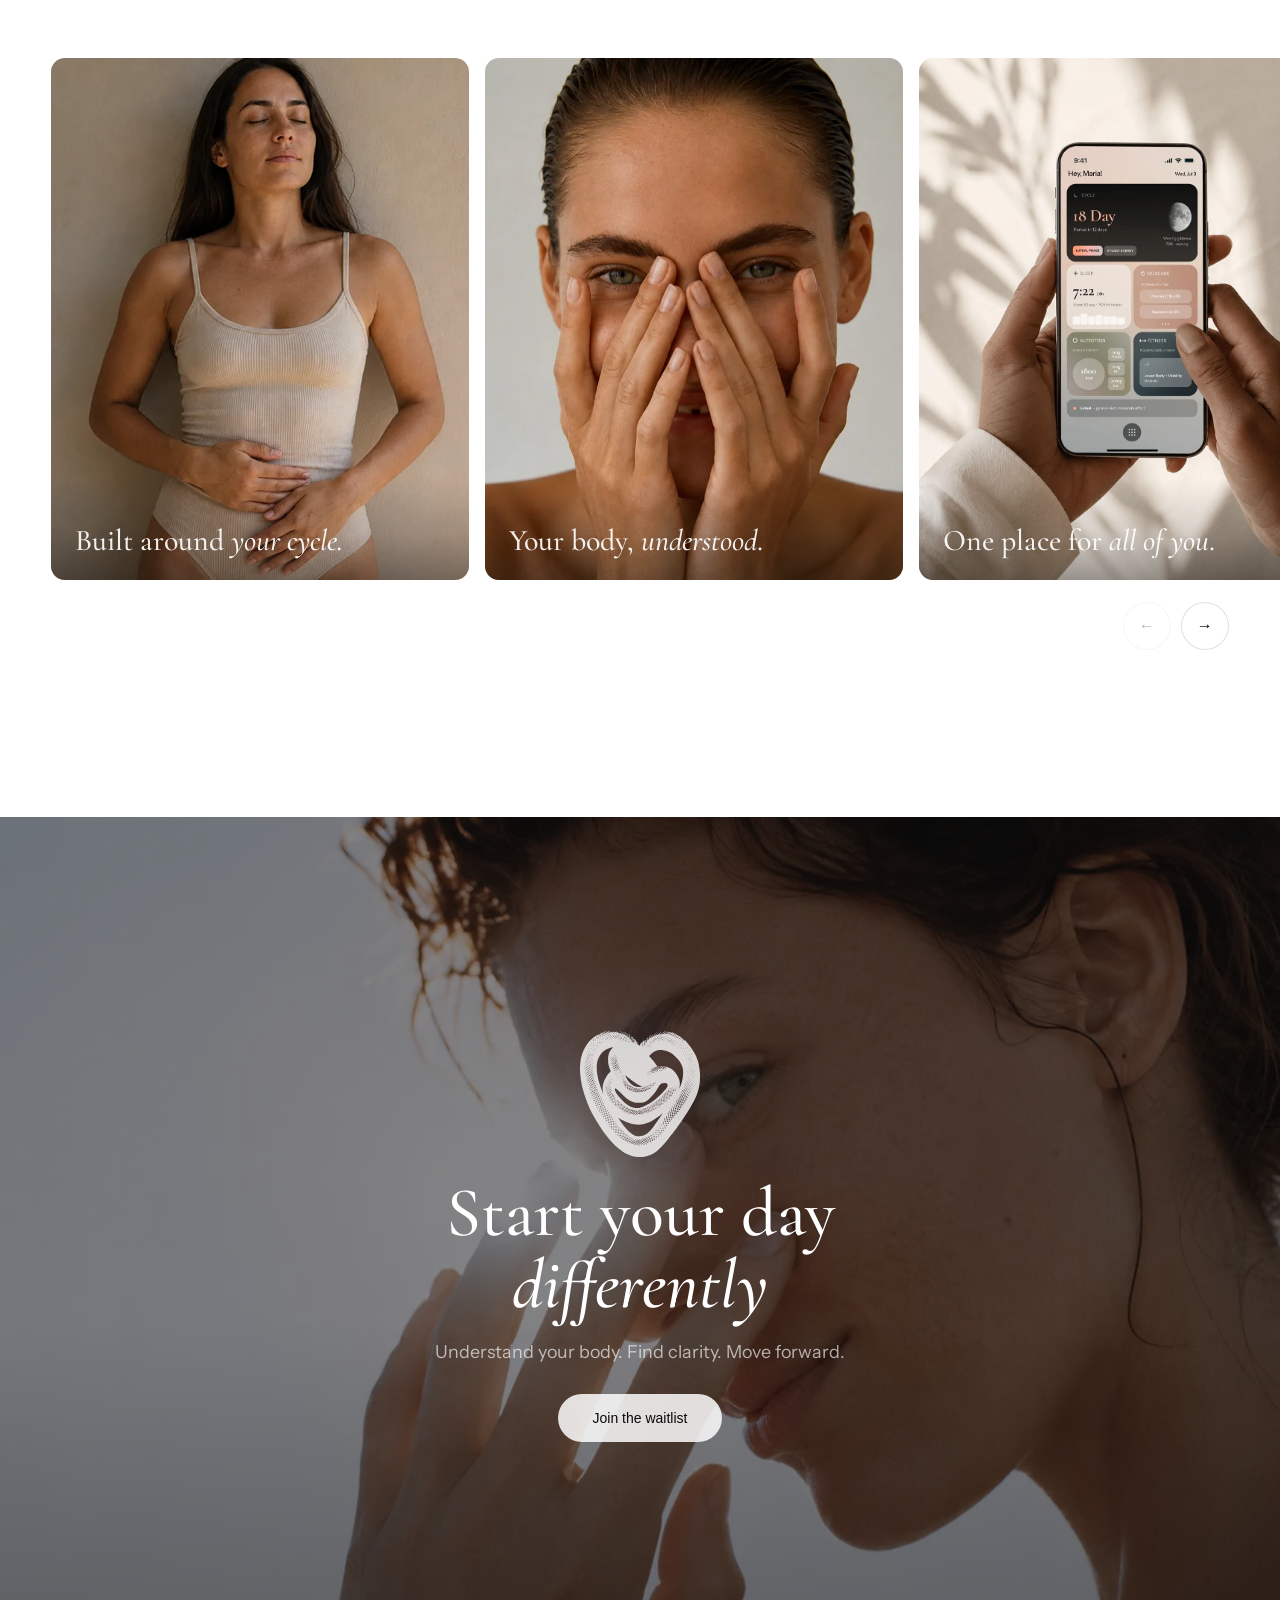
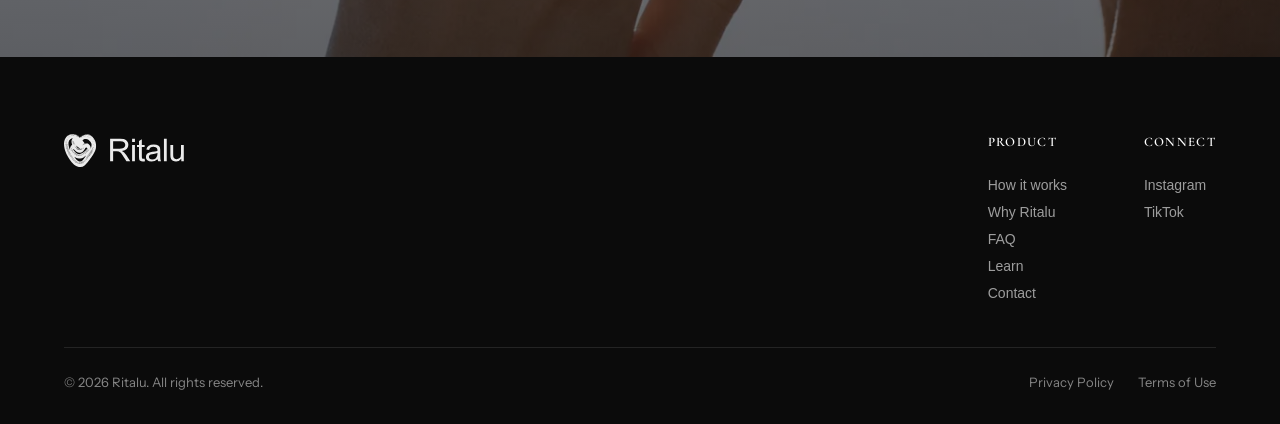
==== commit e6a1723e: "Add /blog with first cornerstone article: Cycle Syncing - blog/index.html: Learn index page - blog/c" ====
--- a/index.html
+++ b/index.html
@@ -796,6 +796,7 @@
             <a href="#how-it-works">How it works</a>
             <a href="#why-ritalu">Why Ritalu</a>
             <a href="#faq">FAQ</a>
+            <a href="/blog/">Learn</a>
             <a href="mailto:info@ritalu.xyz">Contact</a>
           </div>
           <div>
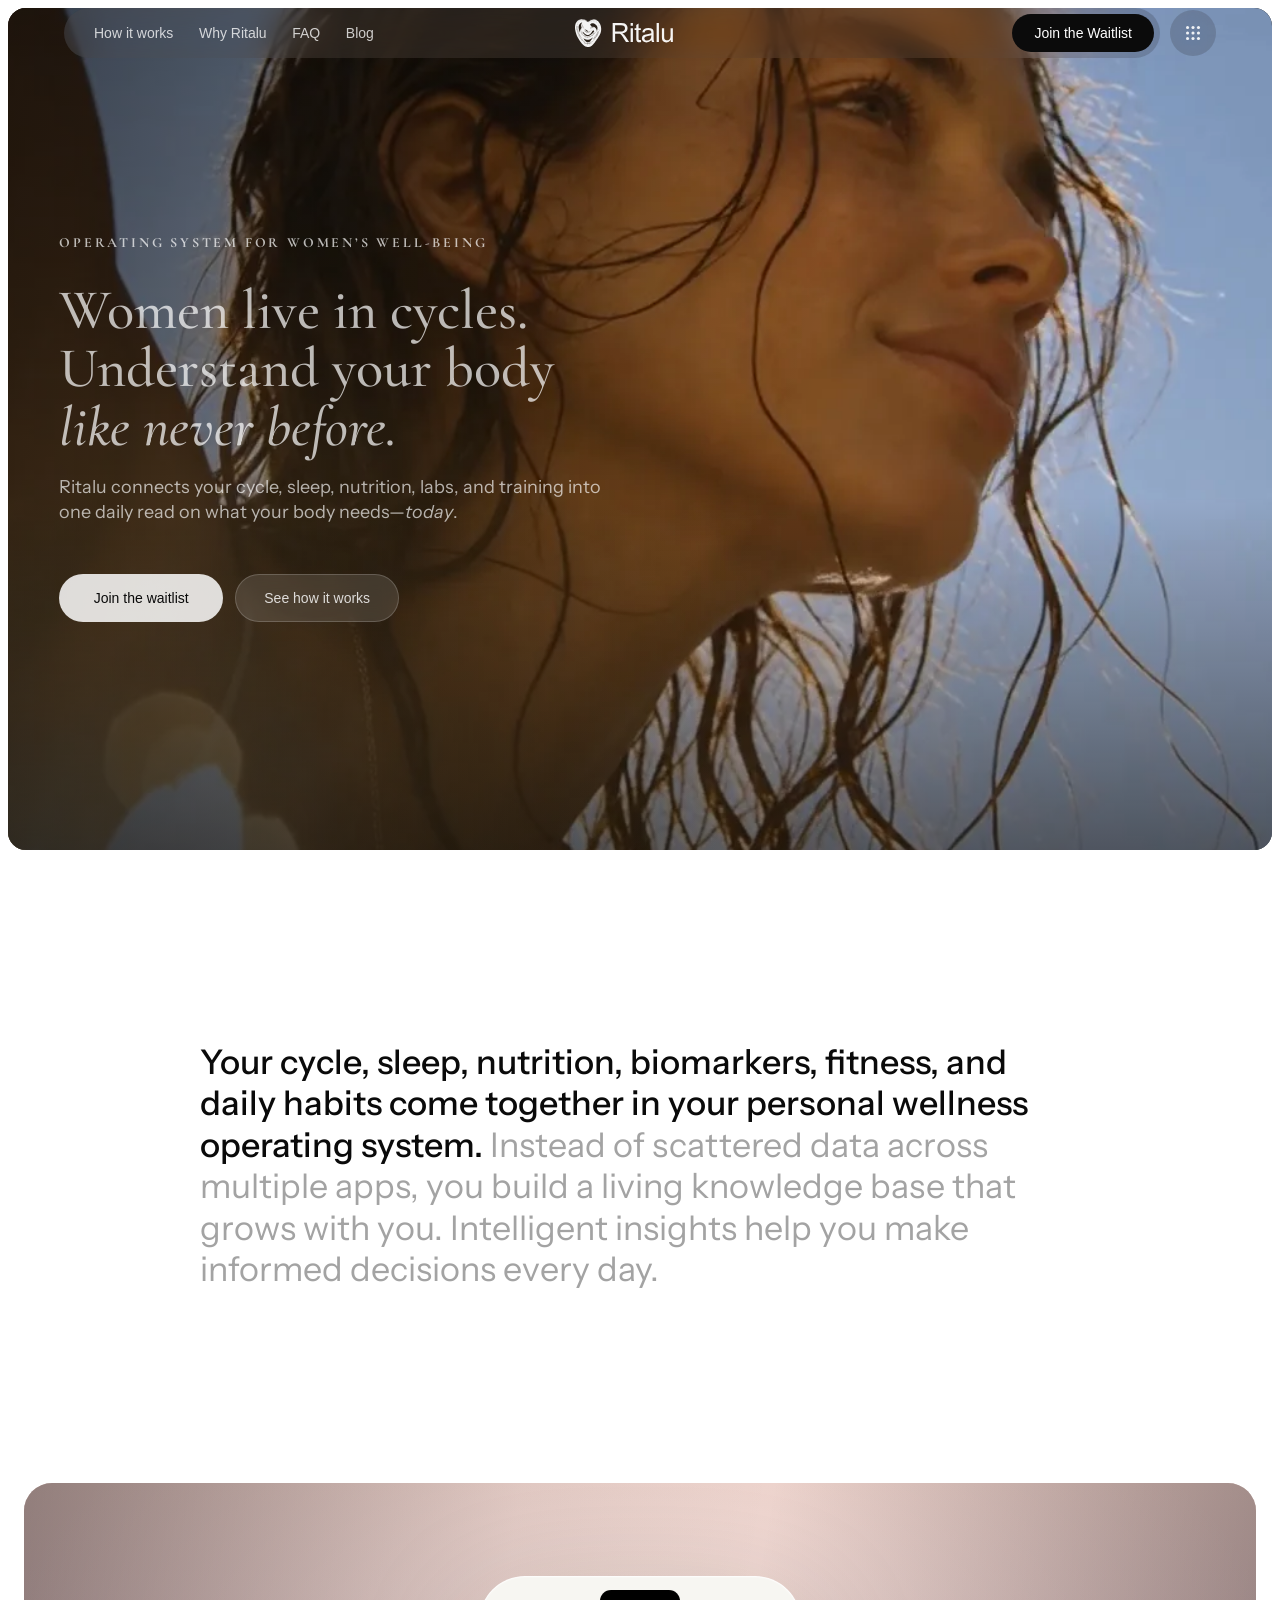
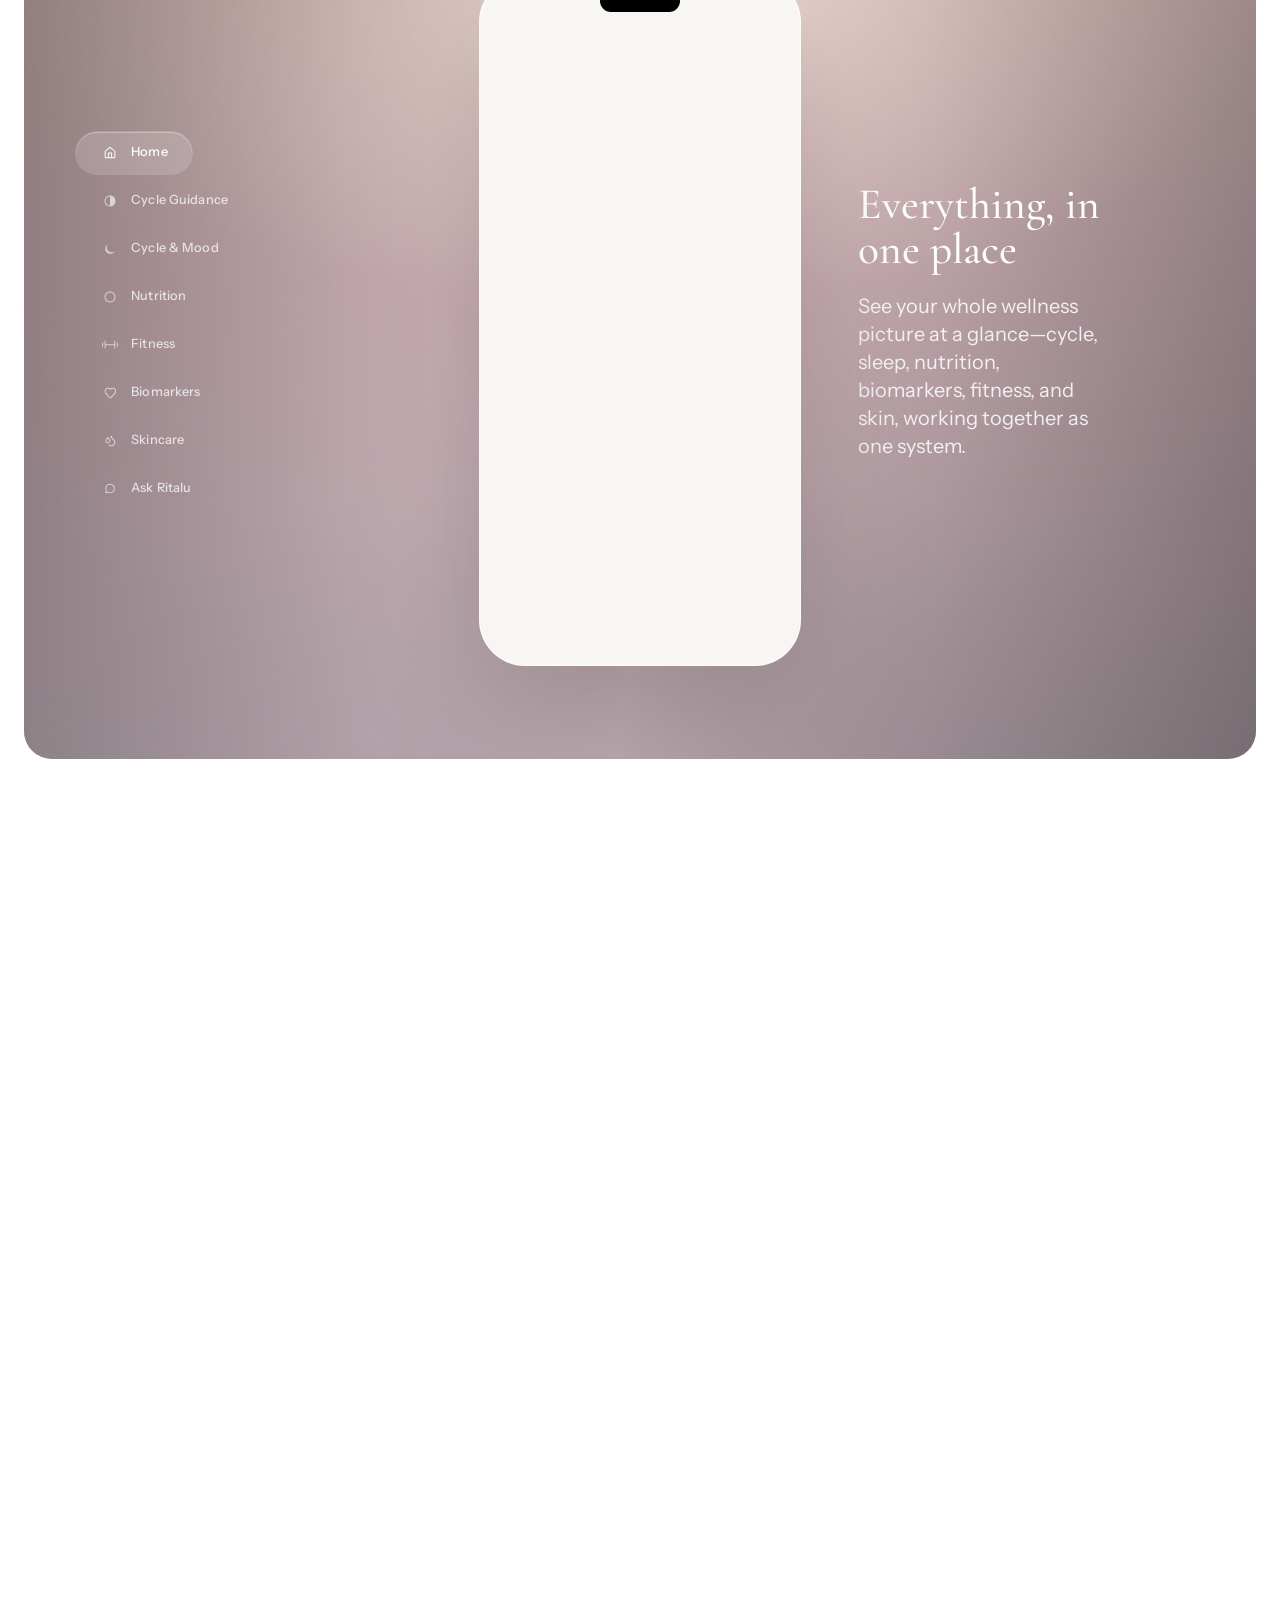
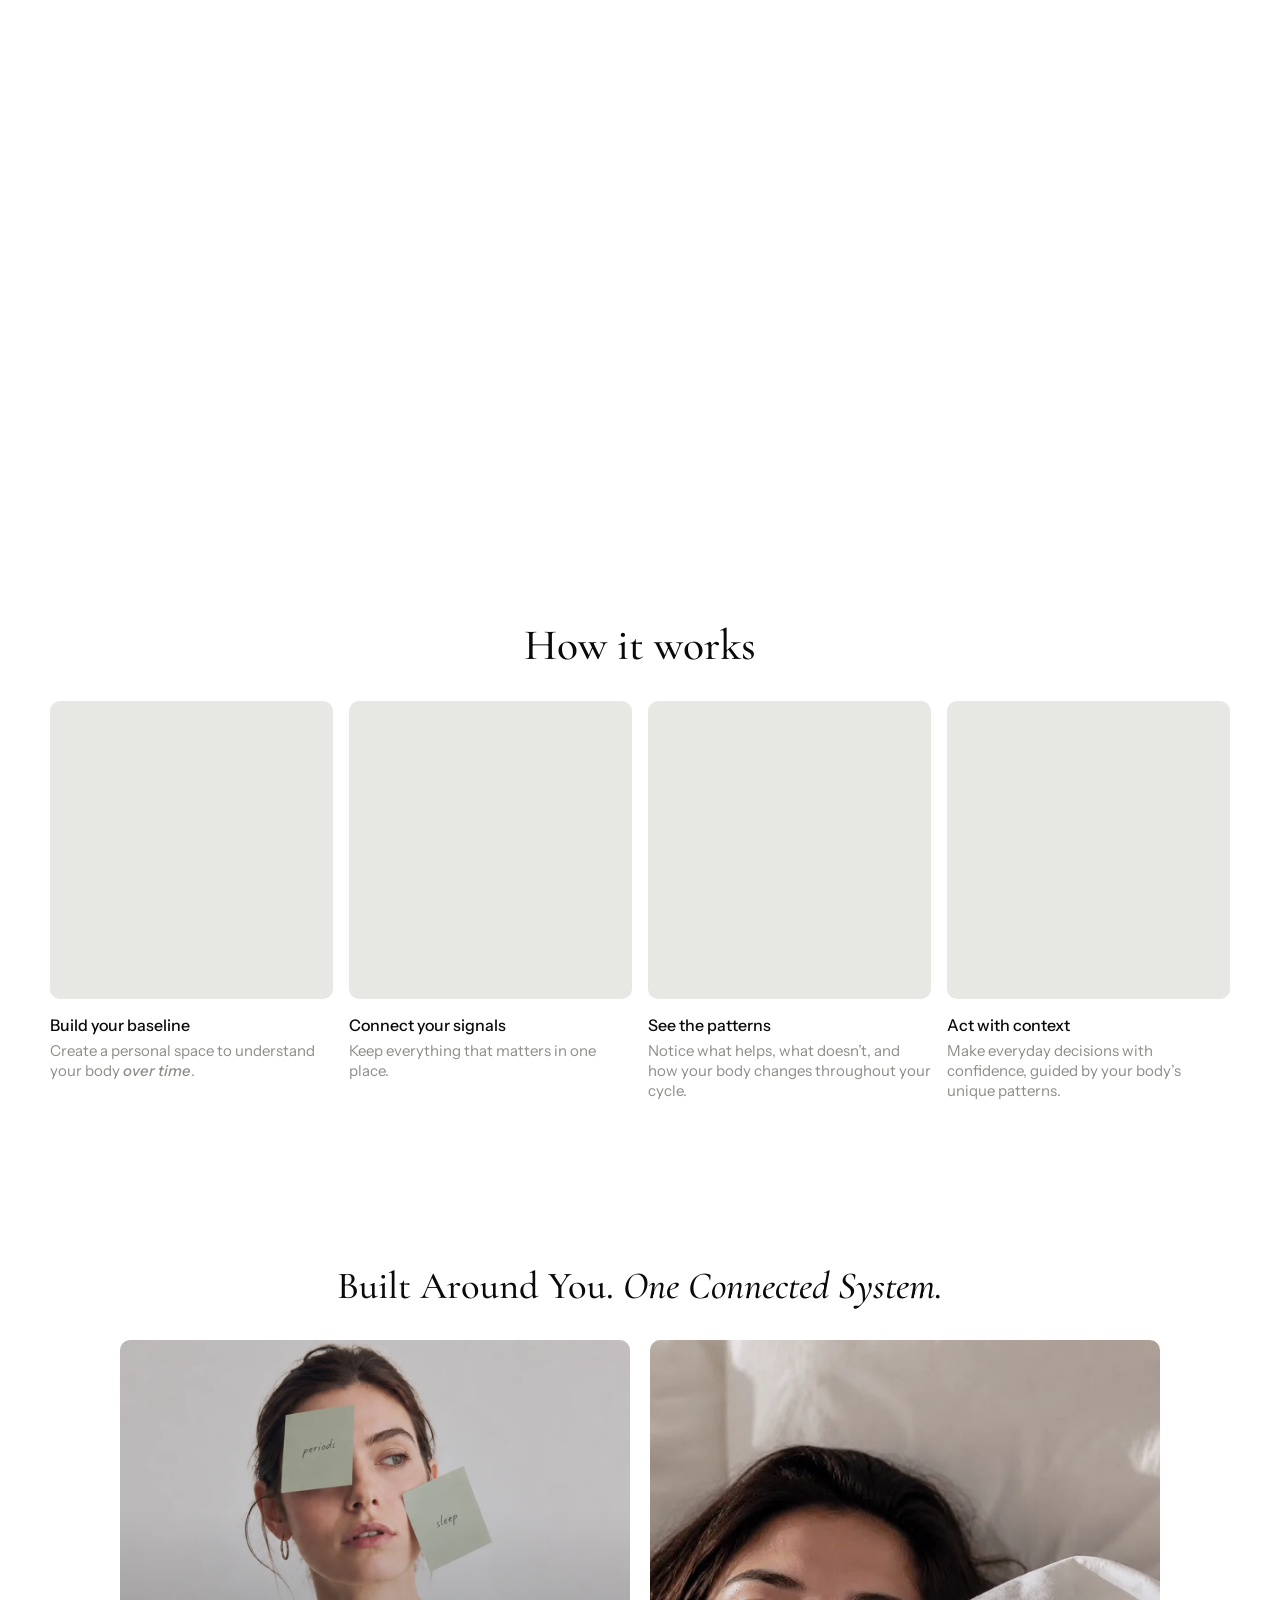
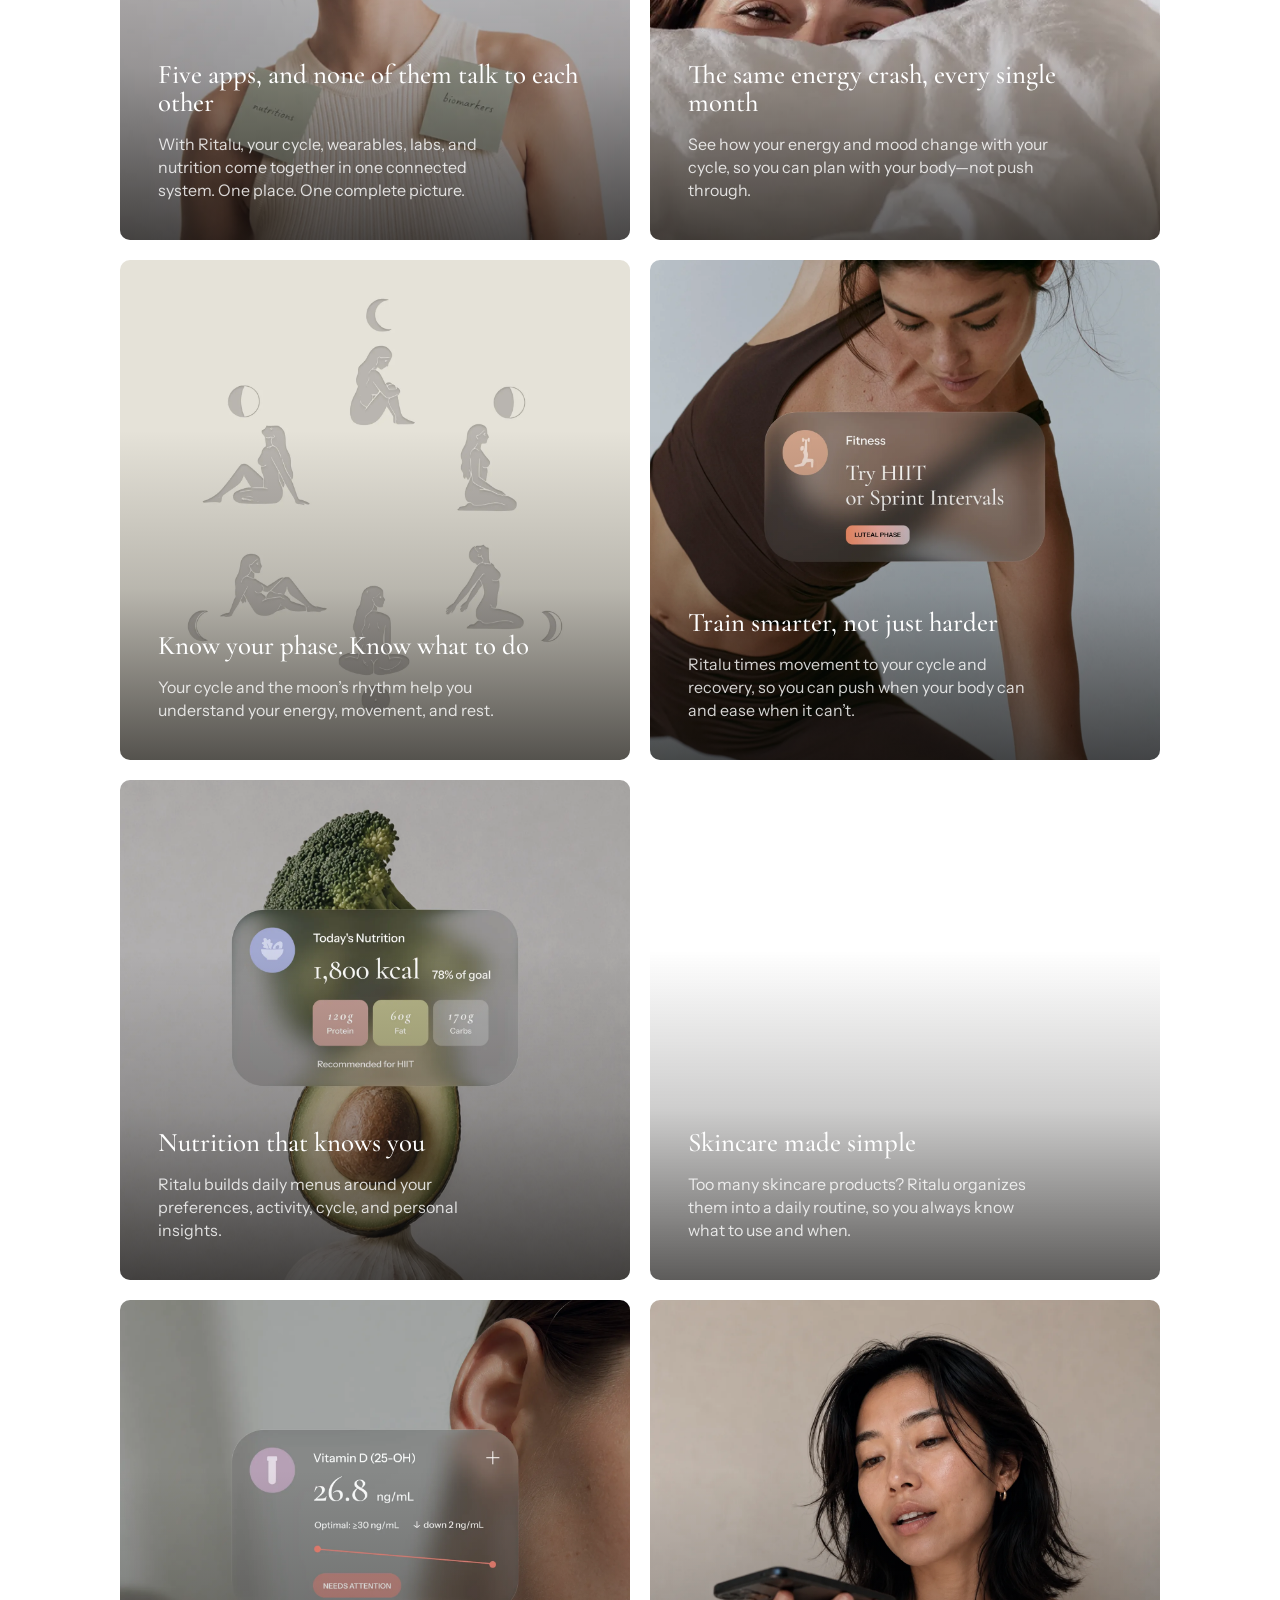
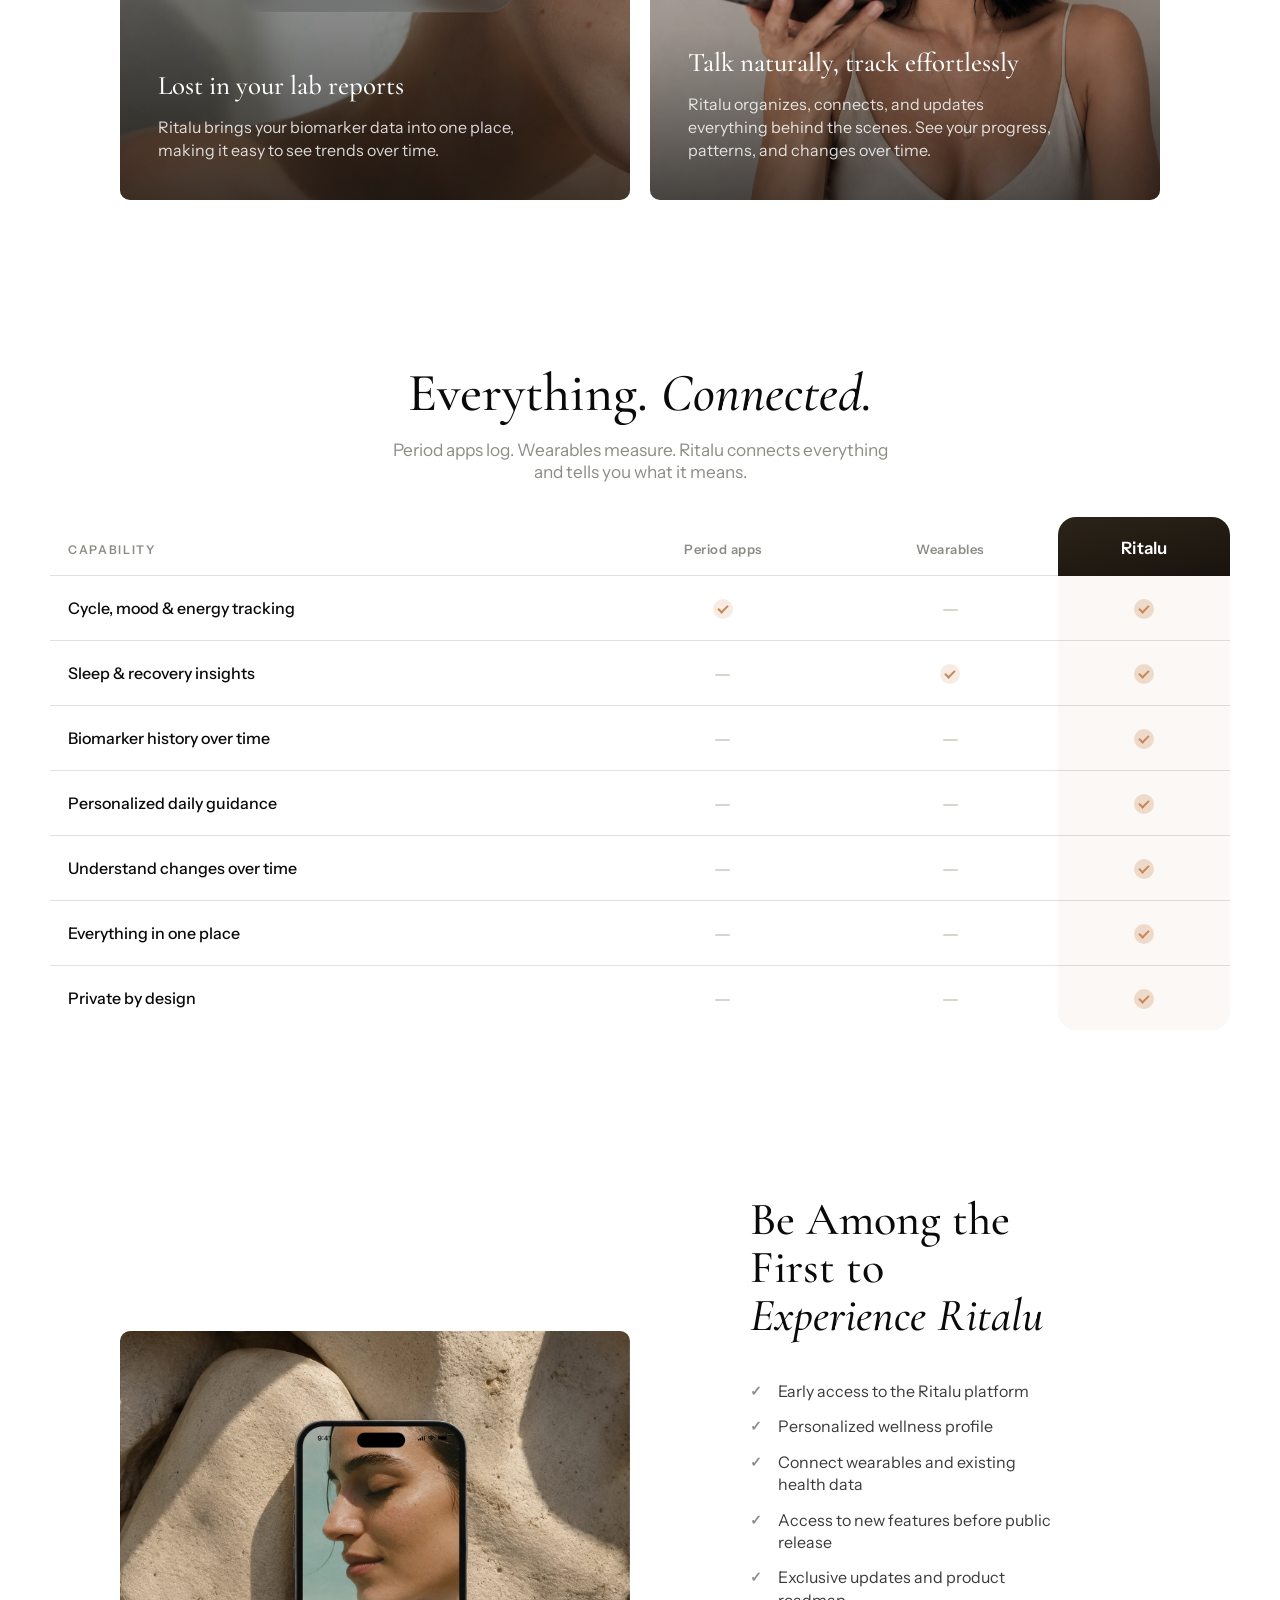
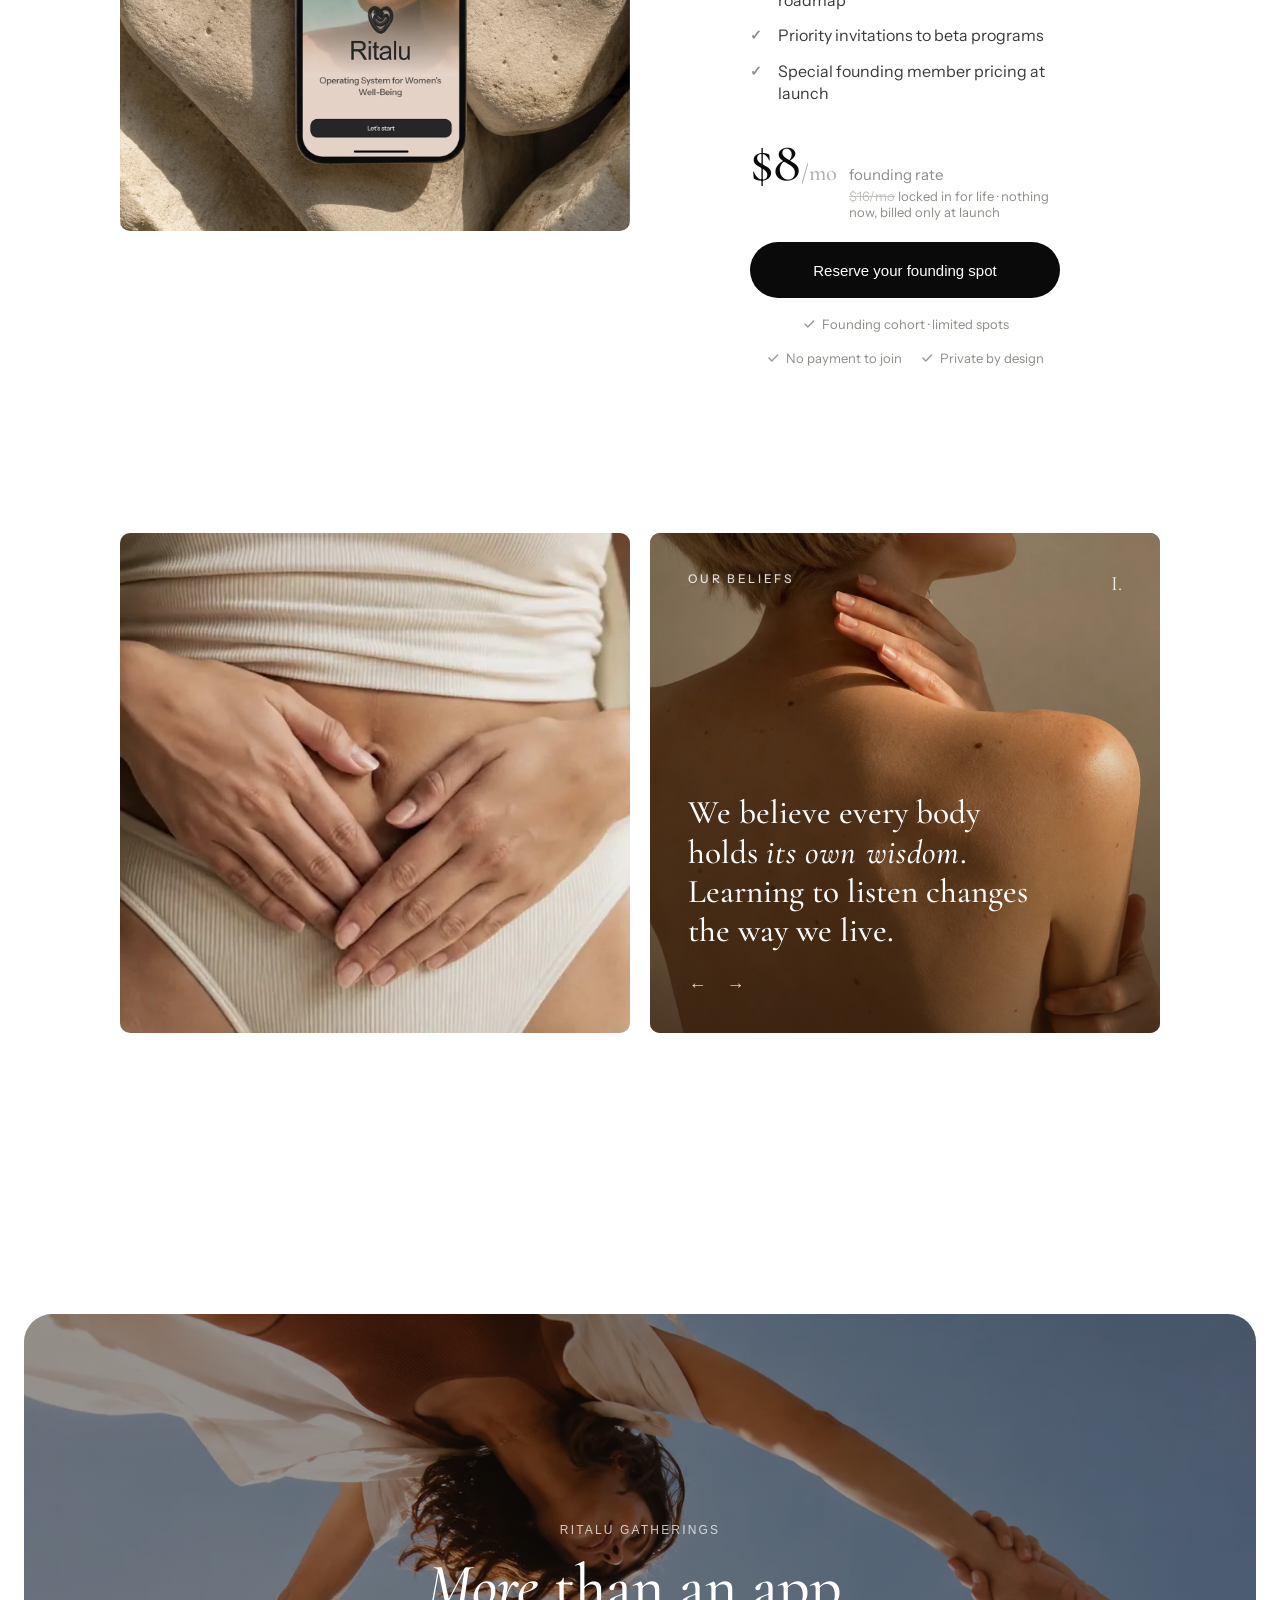
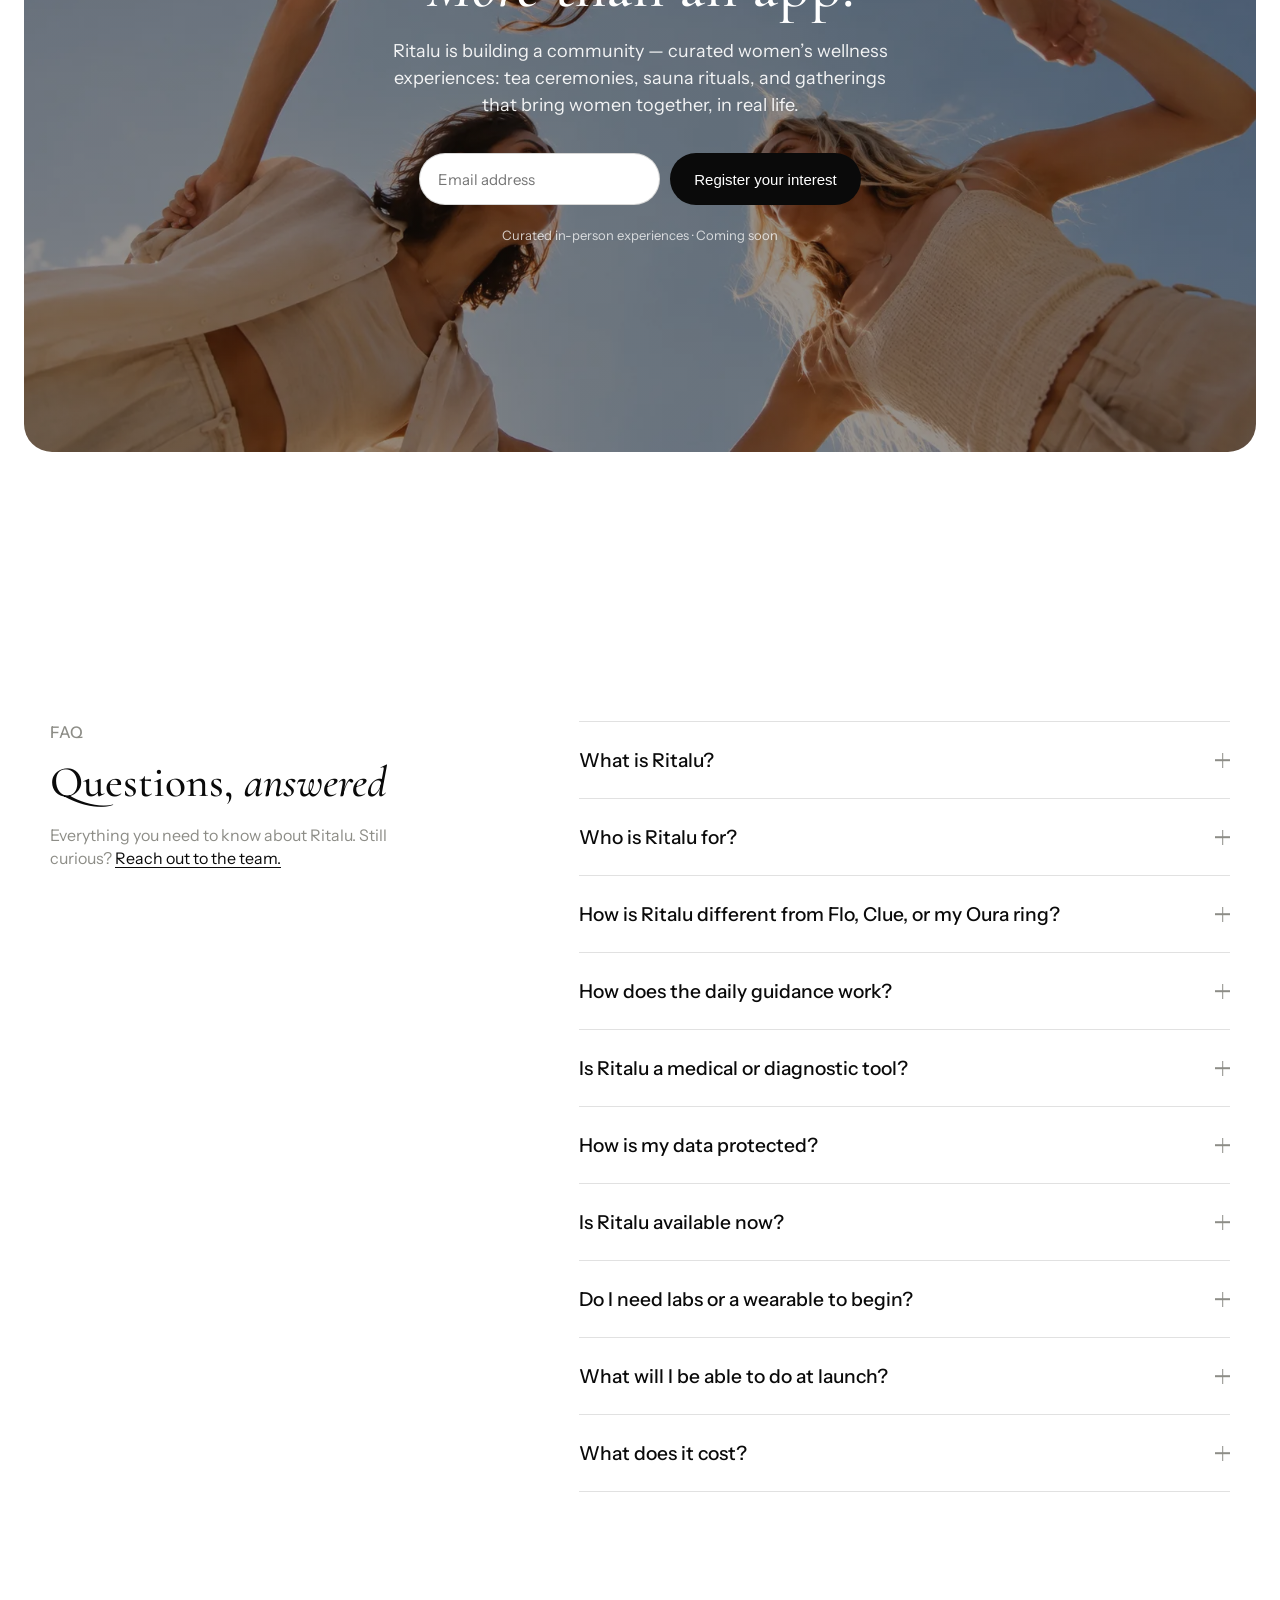
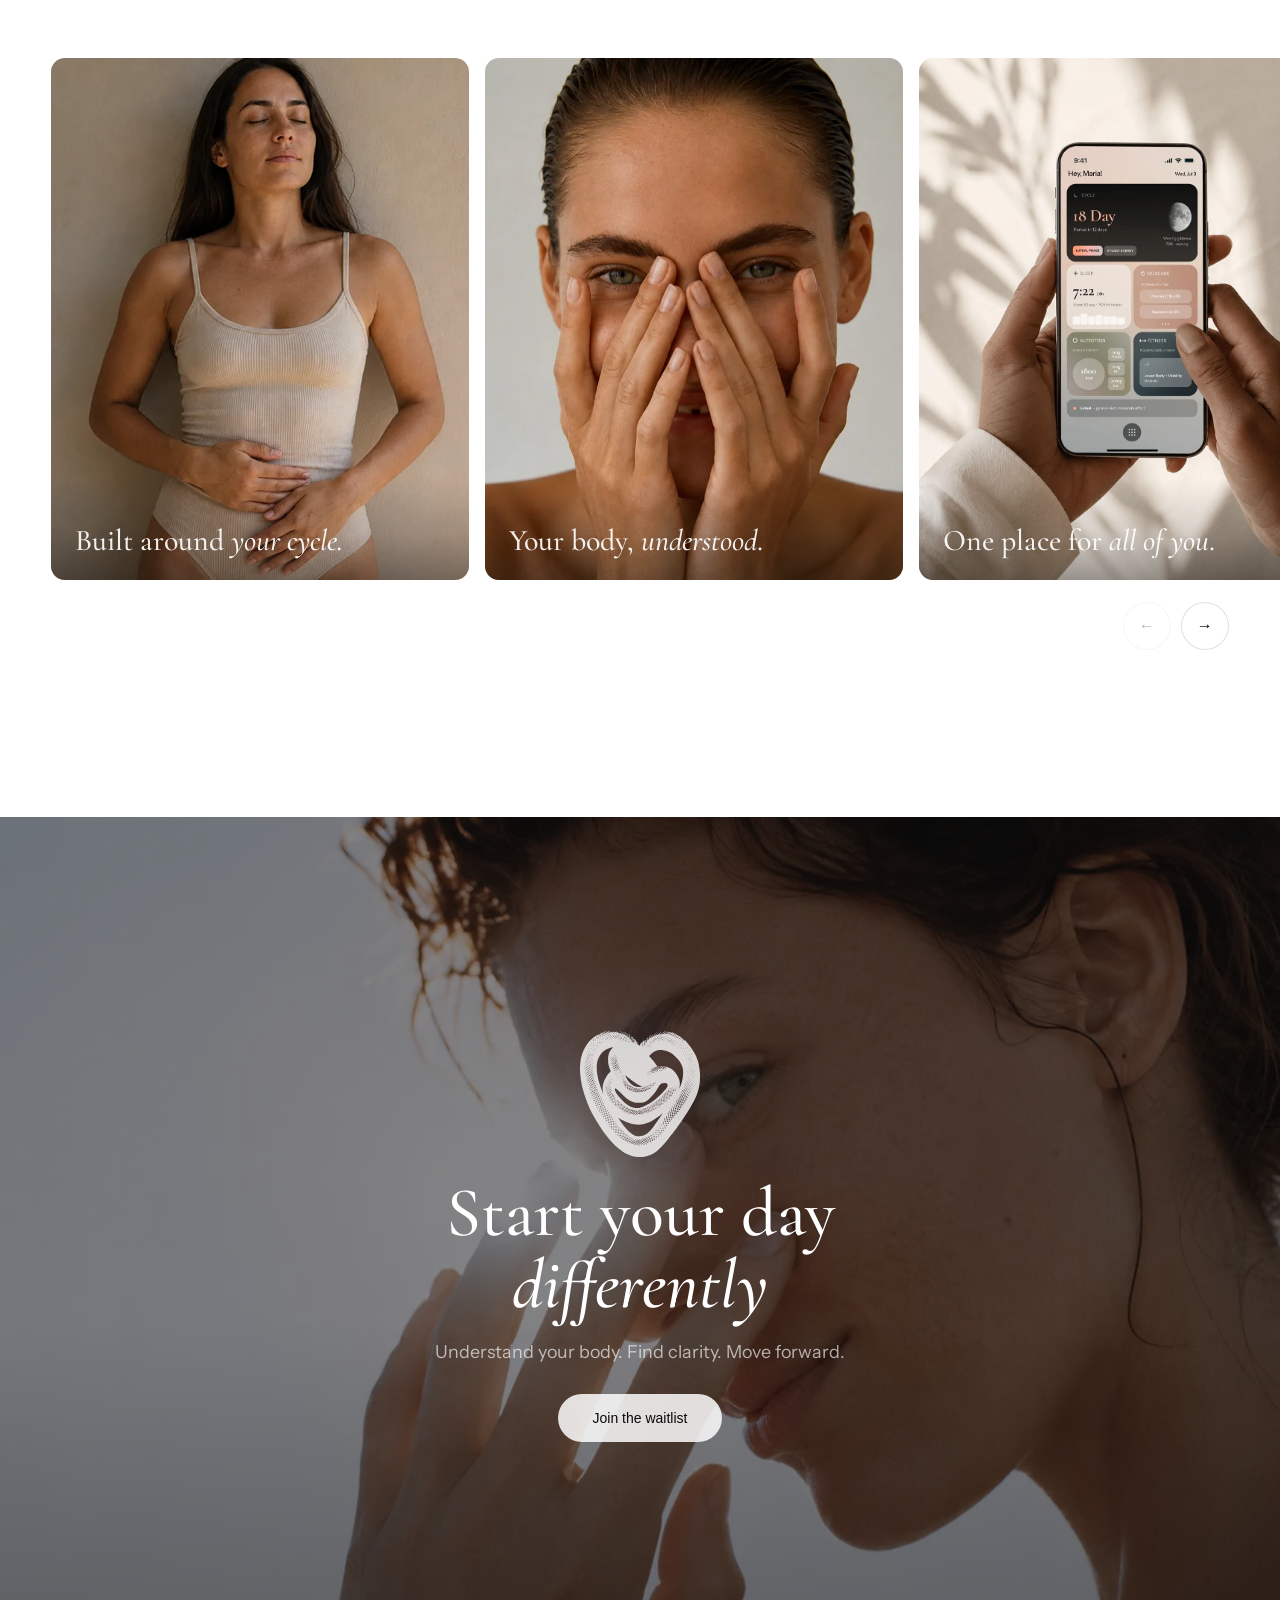
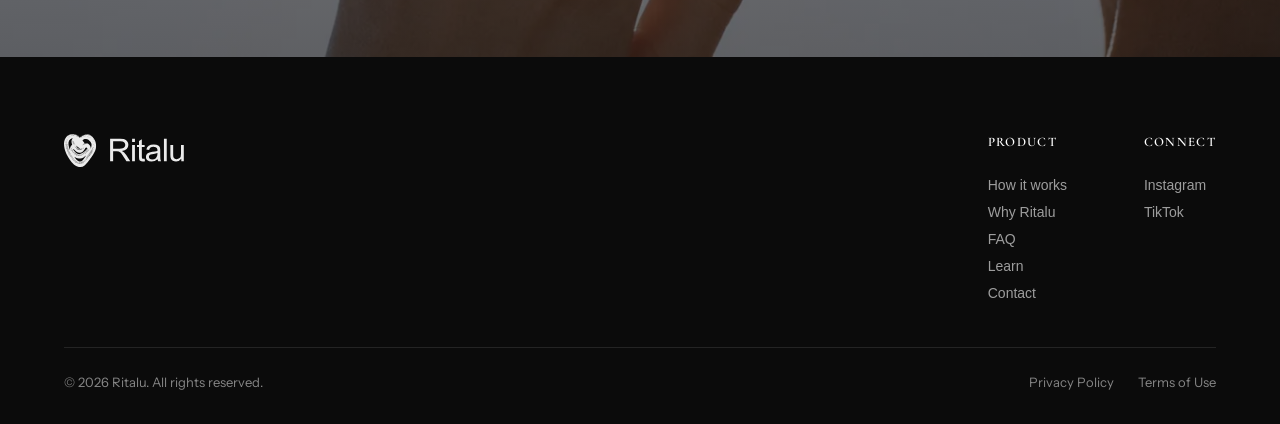
==== commit bbc2e95c: "Widen main nav + add Blog link; add lead hero image above article headline Co-Authored-By: Claude Op" ====
--- a/index.html
+++ b/index.html
@@ -182,6 +182,7 @@
           <a href="#explore">How it works</a>
           <a href="#why-ritalu">Why Ritalu</a>
           <a href="#faq">FAQ</a>
+          <a href="/blog/">Blog</a>
         </div>
         <a class="logo" href="#" aria-label="Ritalu home">
           <img loading="lazy" decoding="async" src="assets/ritalu-logo.svg?v=2" alt="Ritalu" />
@@ -822,6 +823,7 @@
         <a href="#explore" data-mobile-link>How it works</a>
         <a href="#why-ritalu" data-mobile-link>Why Ritalu</a>
         <a href="#faq" data-mobile-link>FAQ</a>
+        <a href="/blog/" data-mobile-link>Blog</a>
         <a class="mobile-menu__cta" href="#membership" data-mobile-link>Join the Waitlist</a>
       </nav>
     </div>
--- a/styles.css
+++ b/styles.css
@@ -80,7 +80,7 @@
   display: flex;
   align-items: center;
   gap: 10px;
-  padding: 16px 420px;
+  padding: 16px clamp(16px, 5vw, 110px);
   will-change: transform;
 }
 
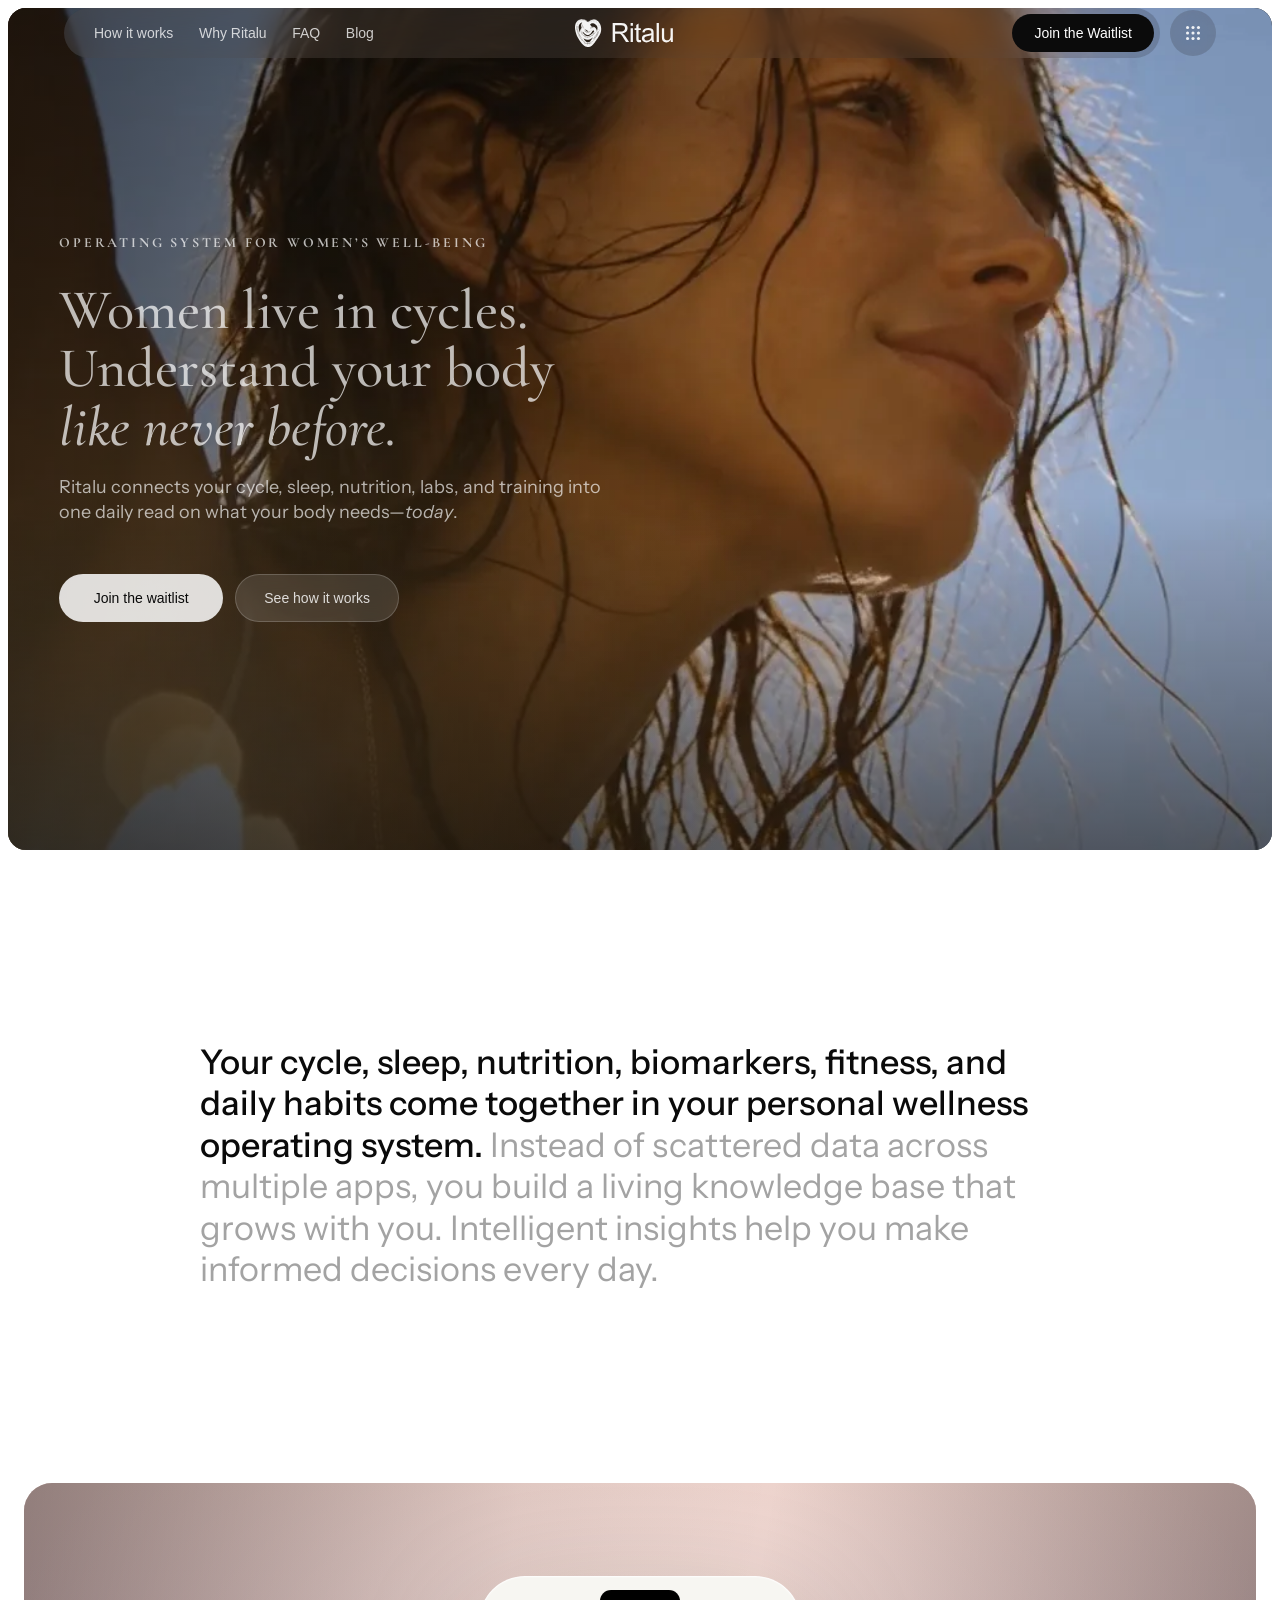
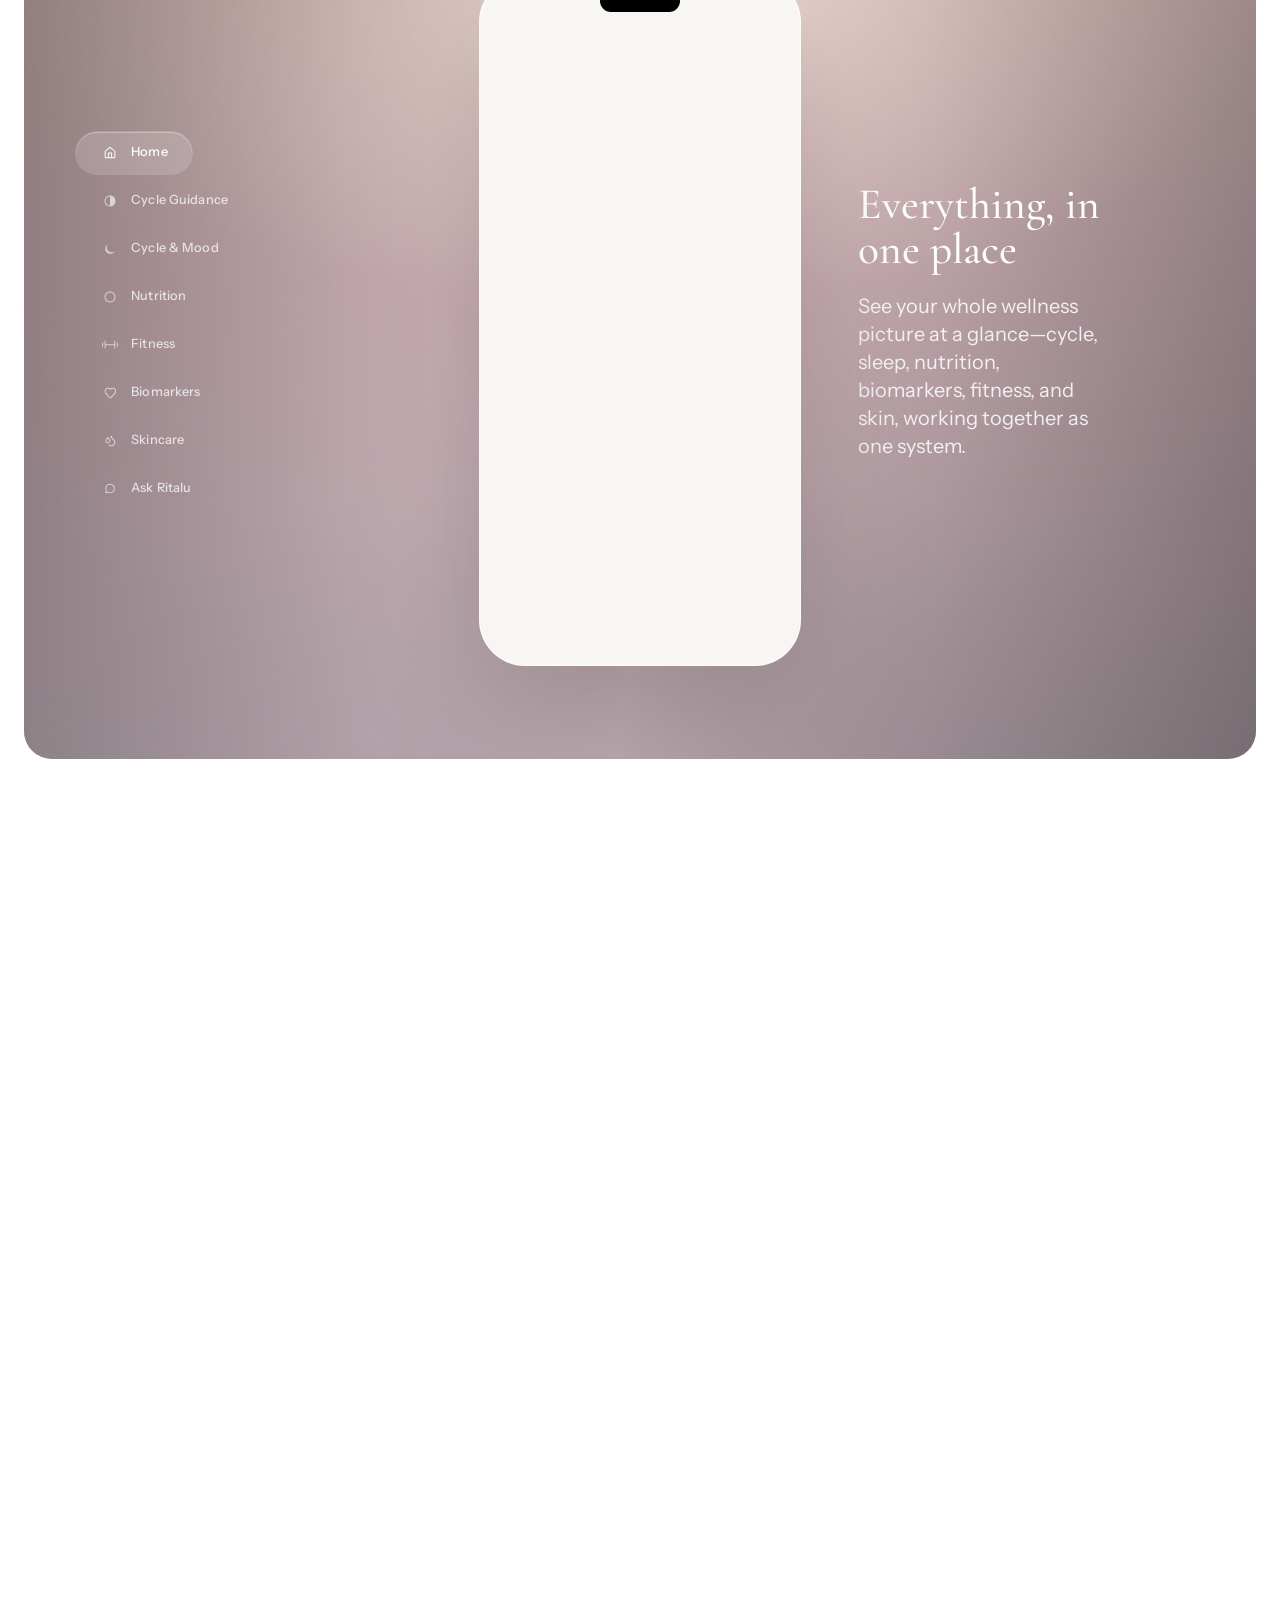
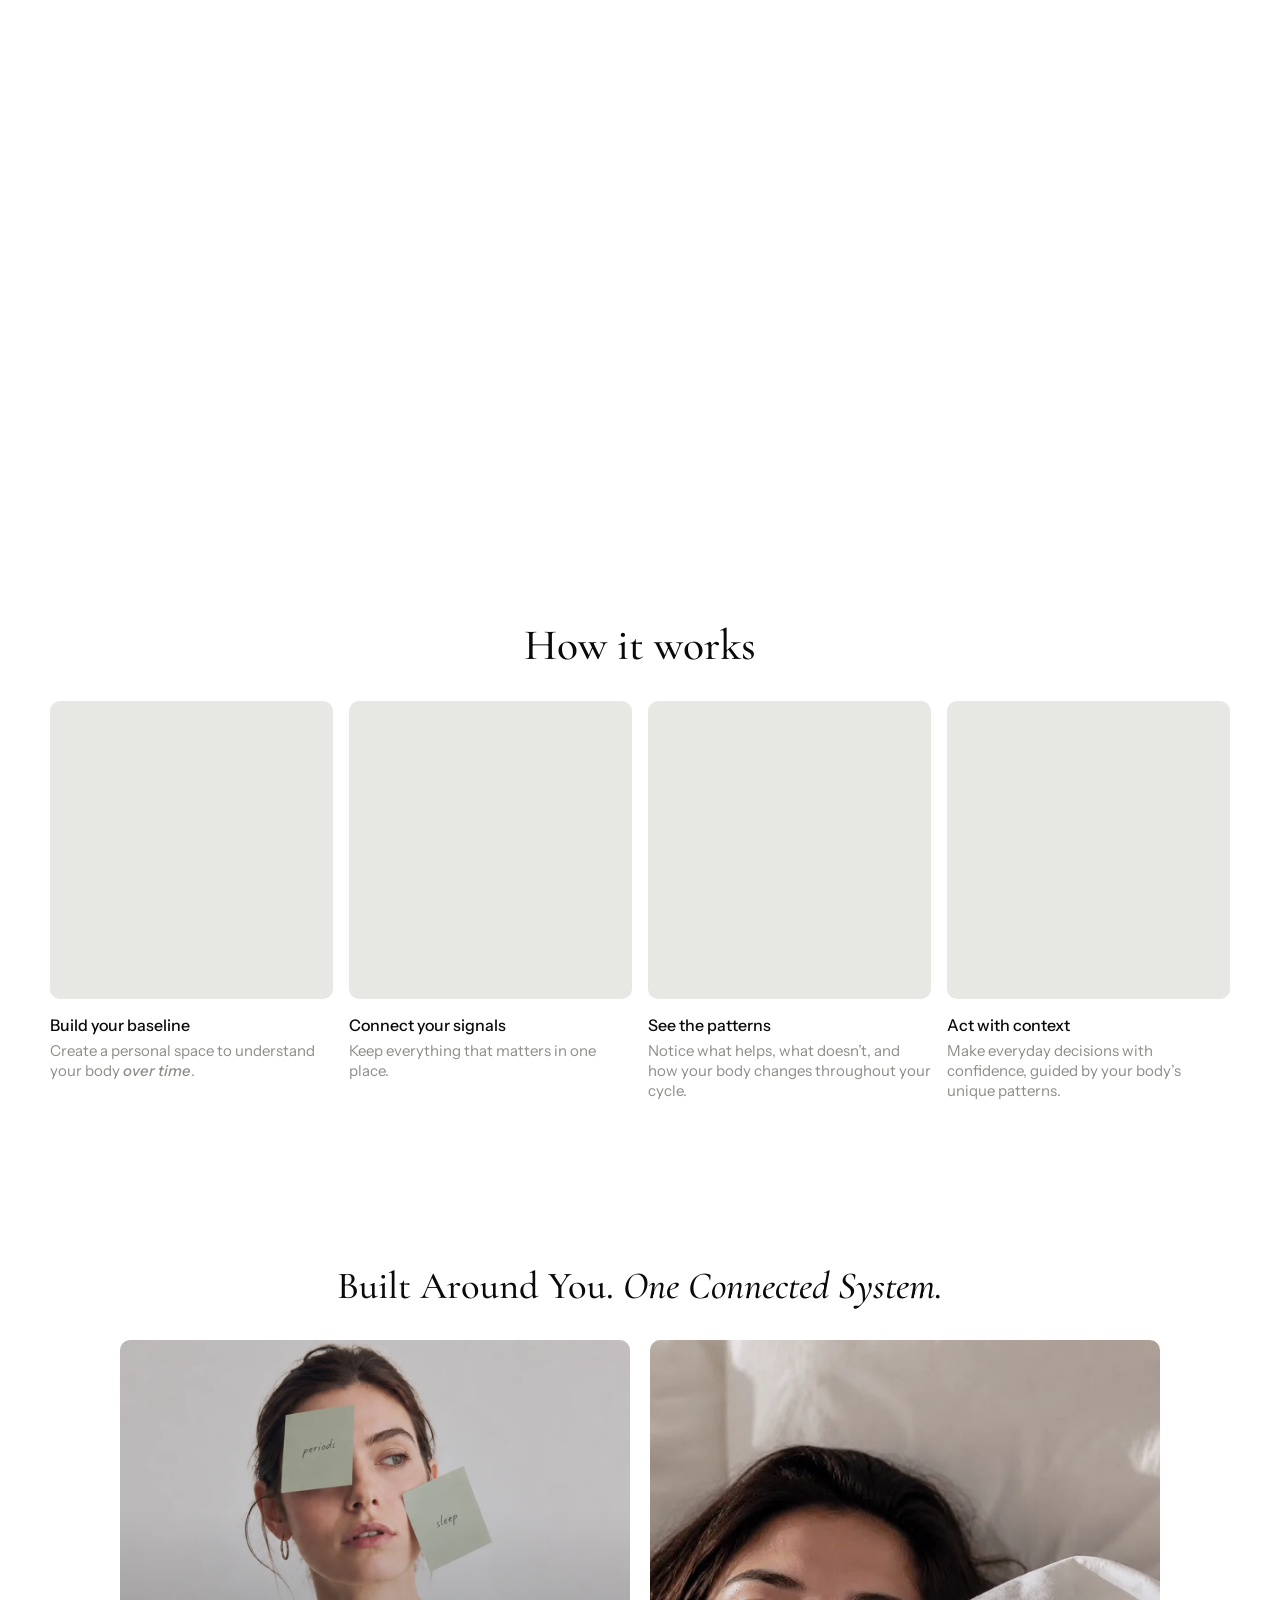
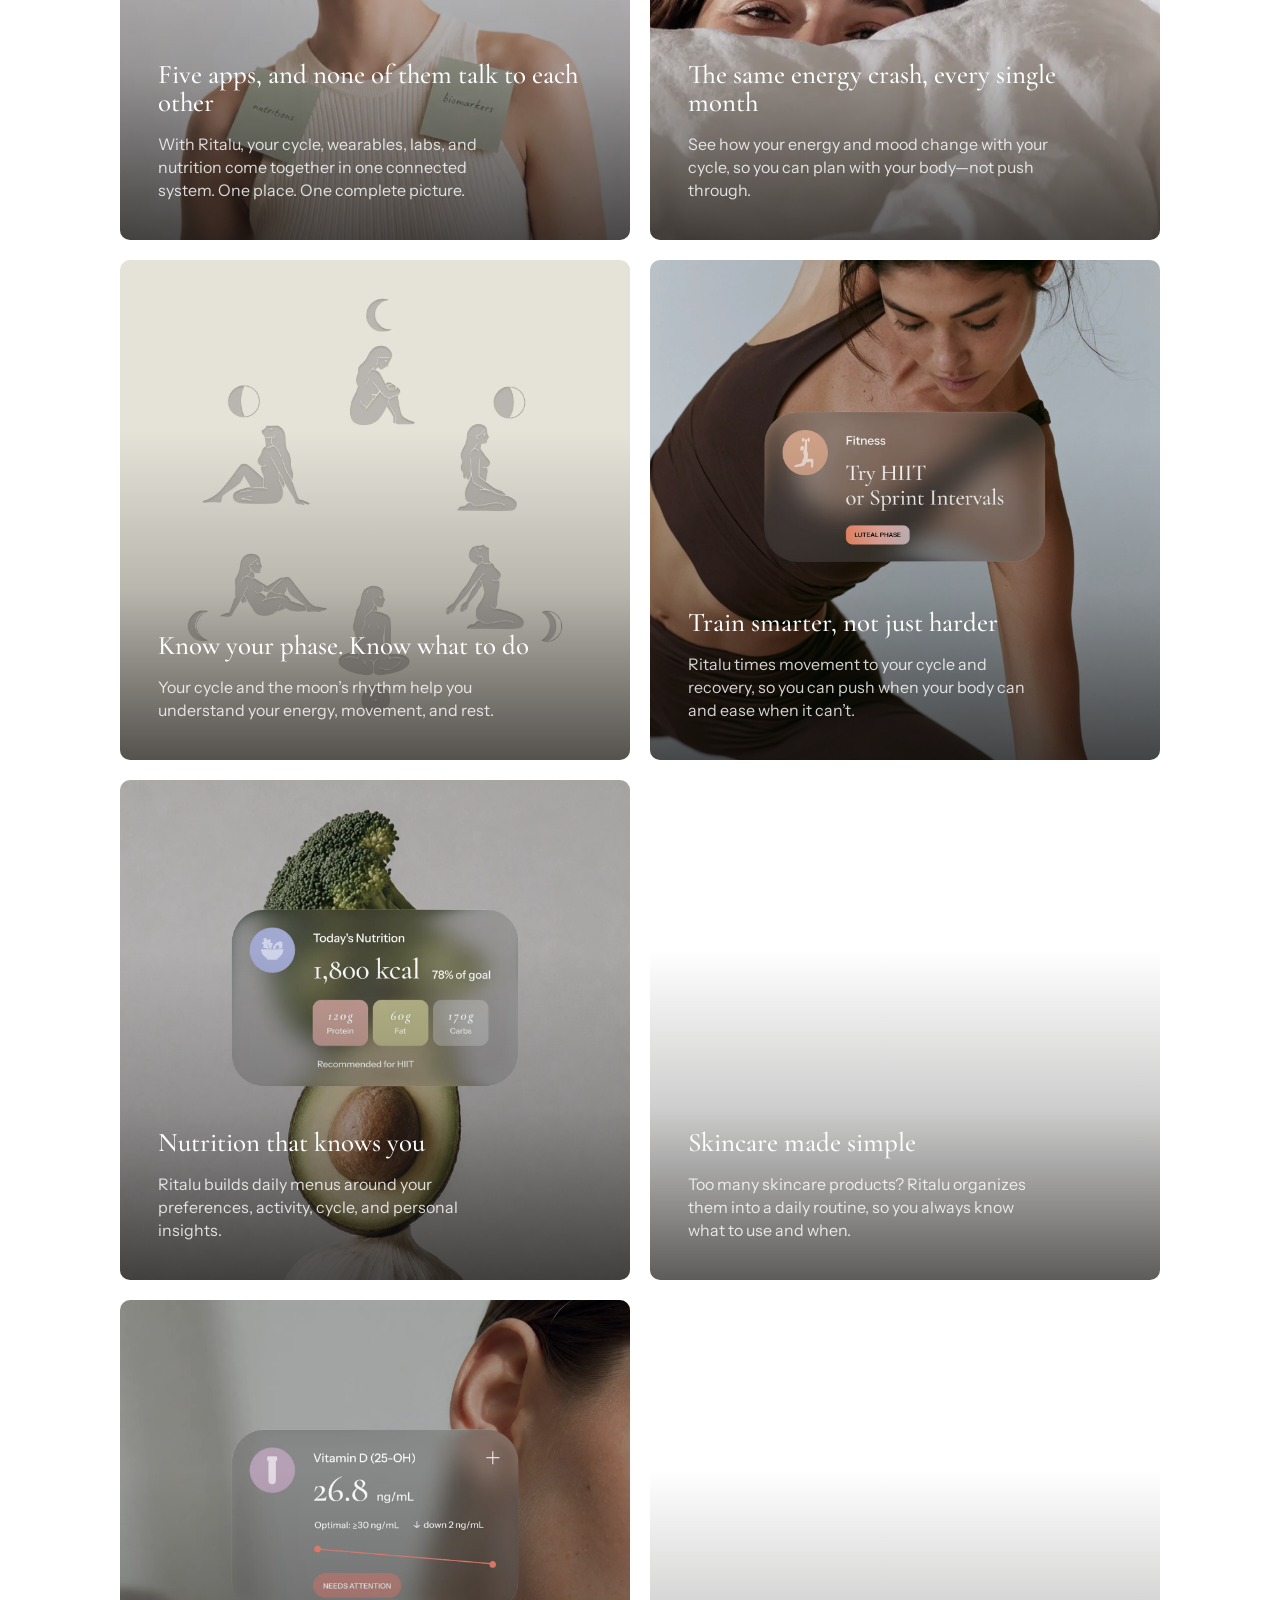
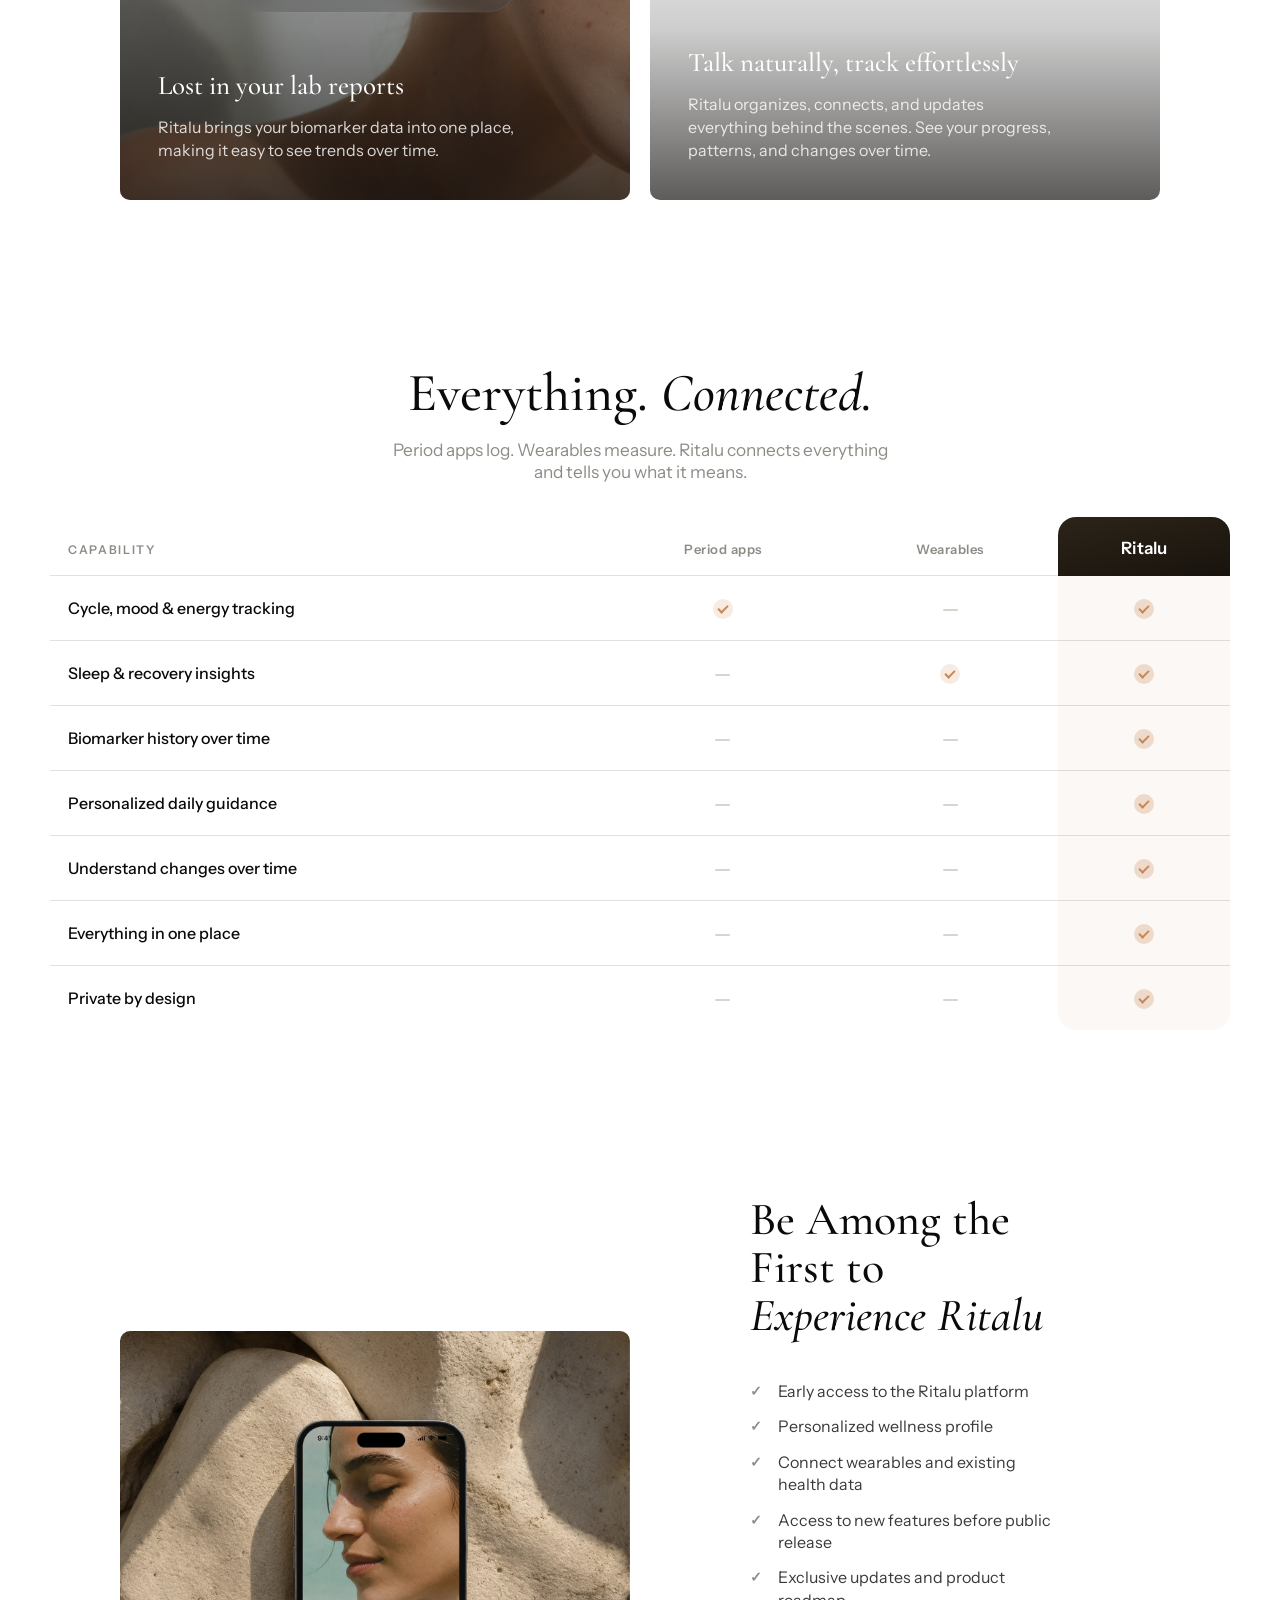
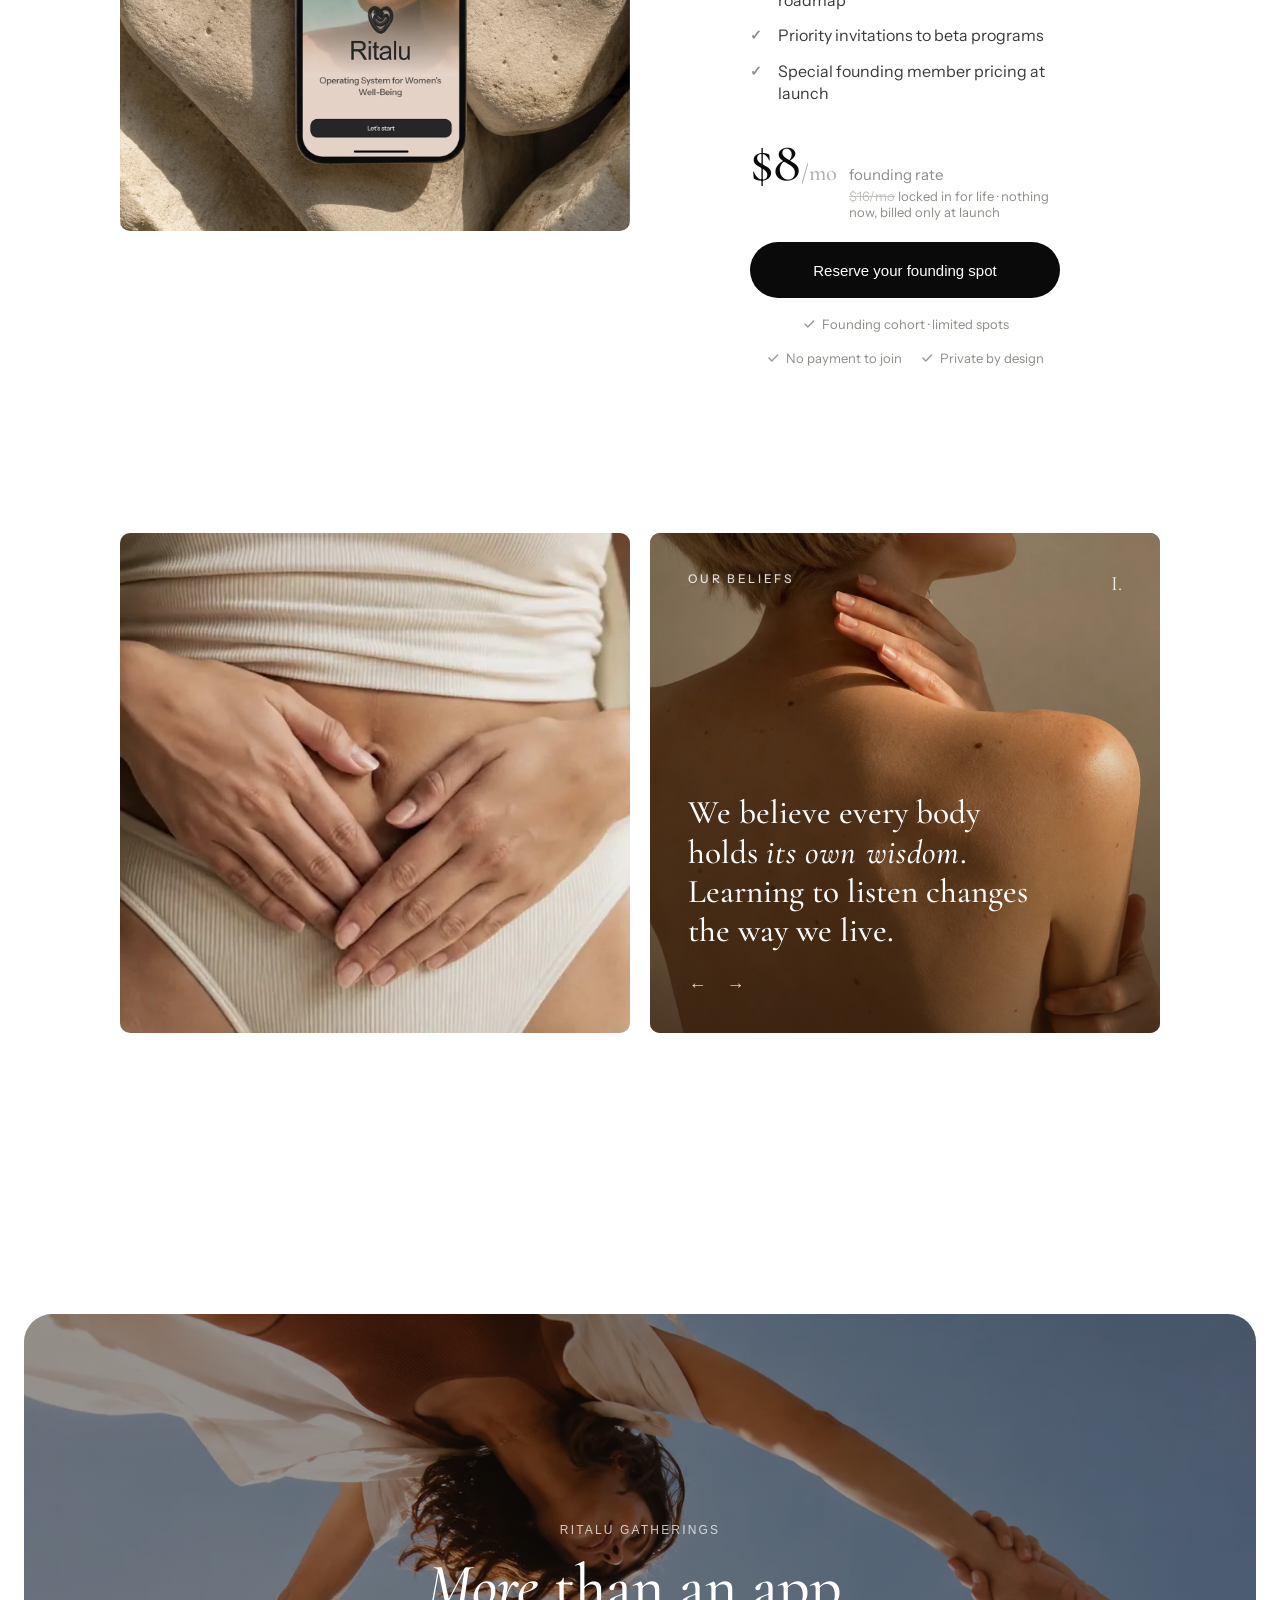
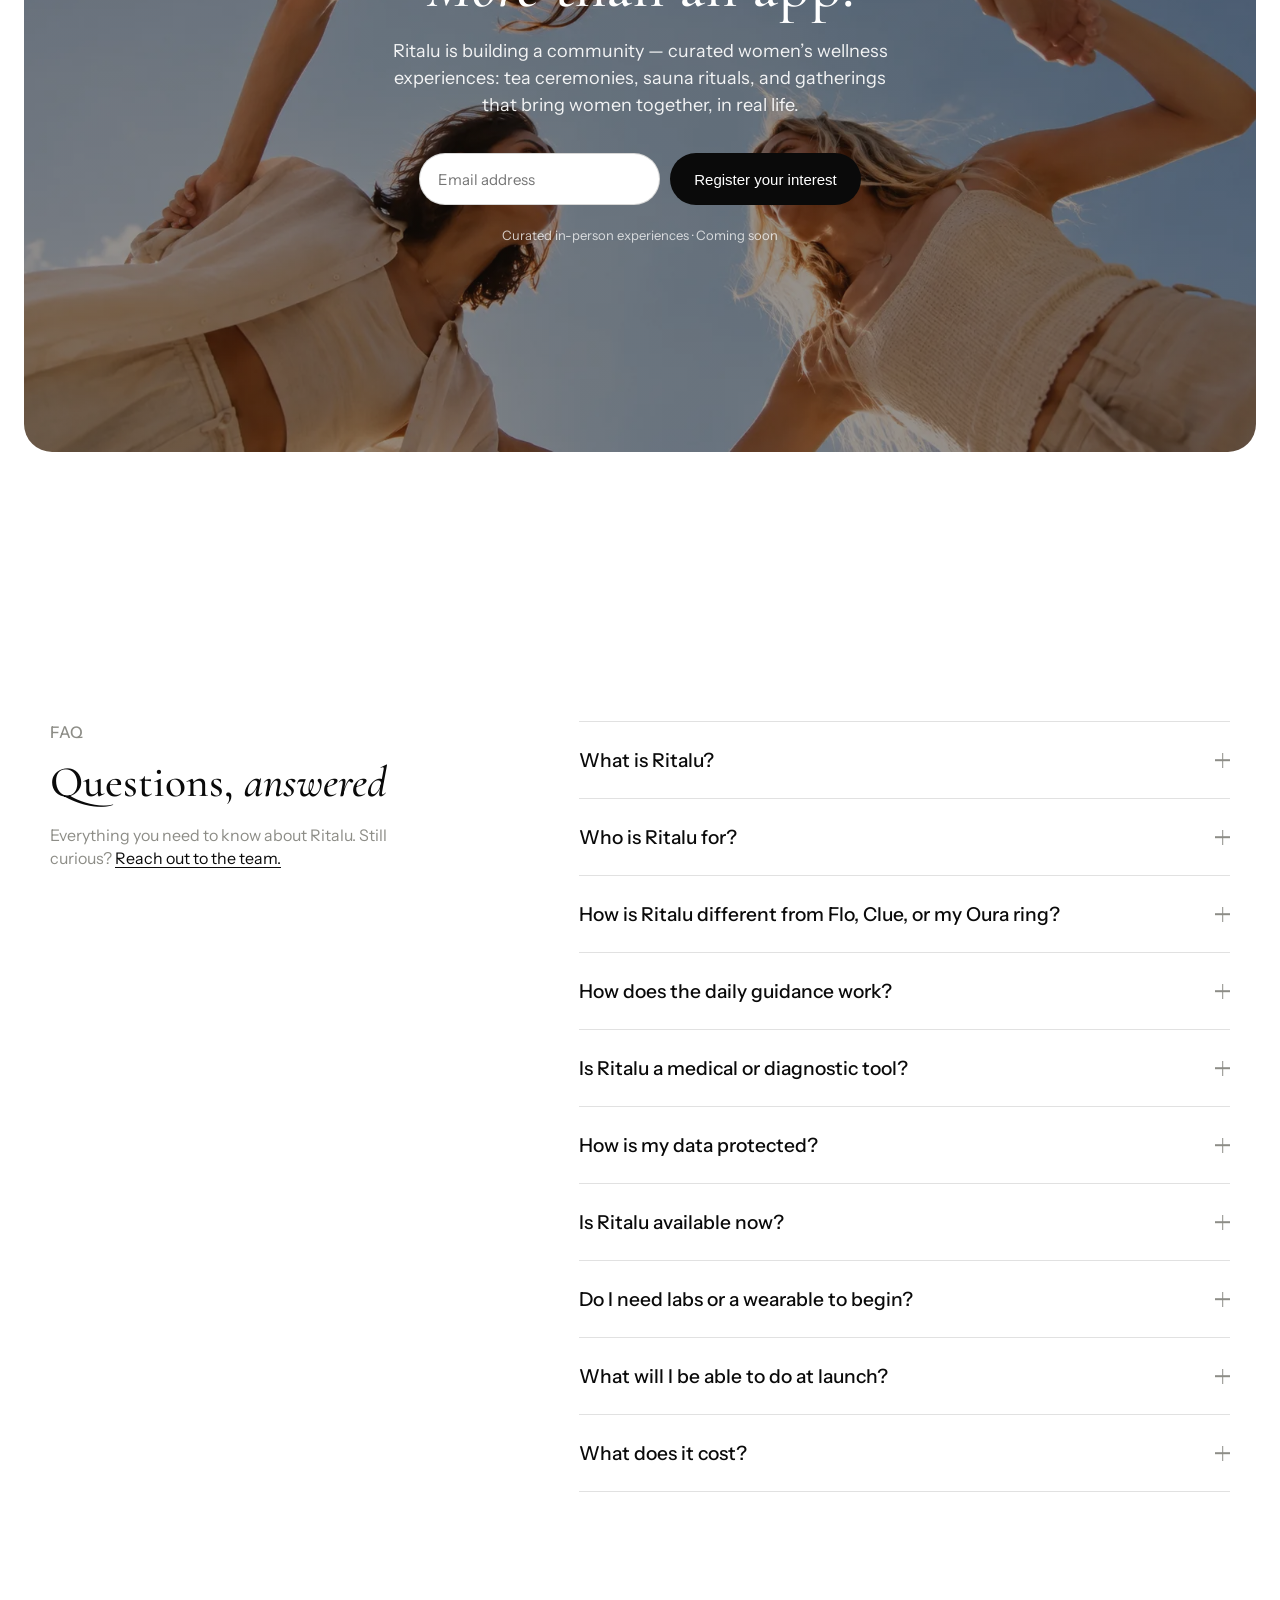
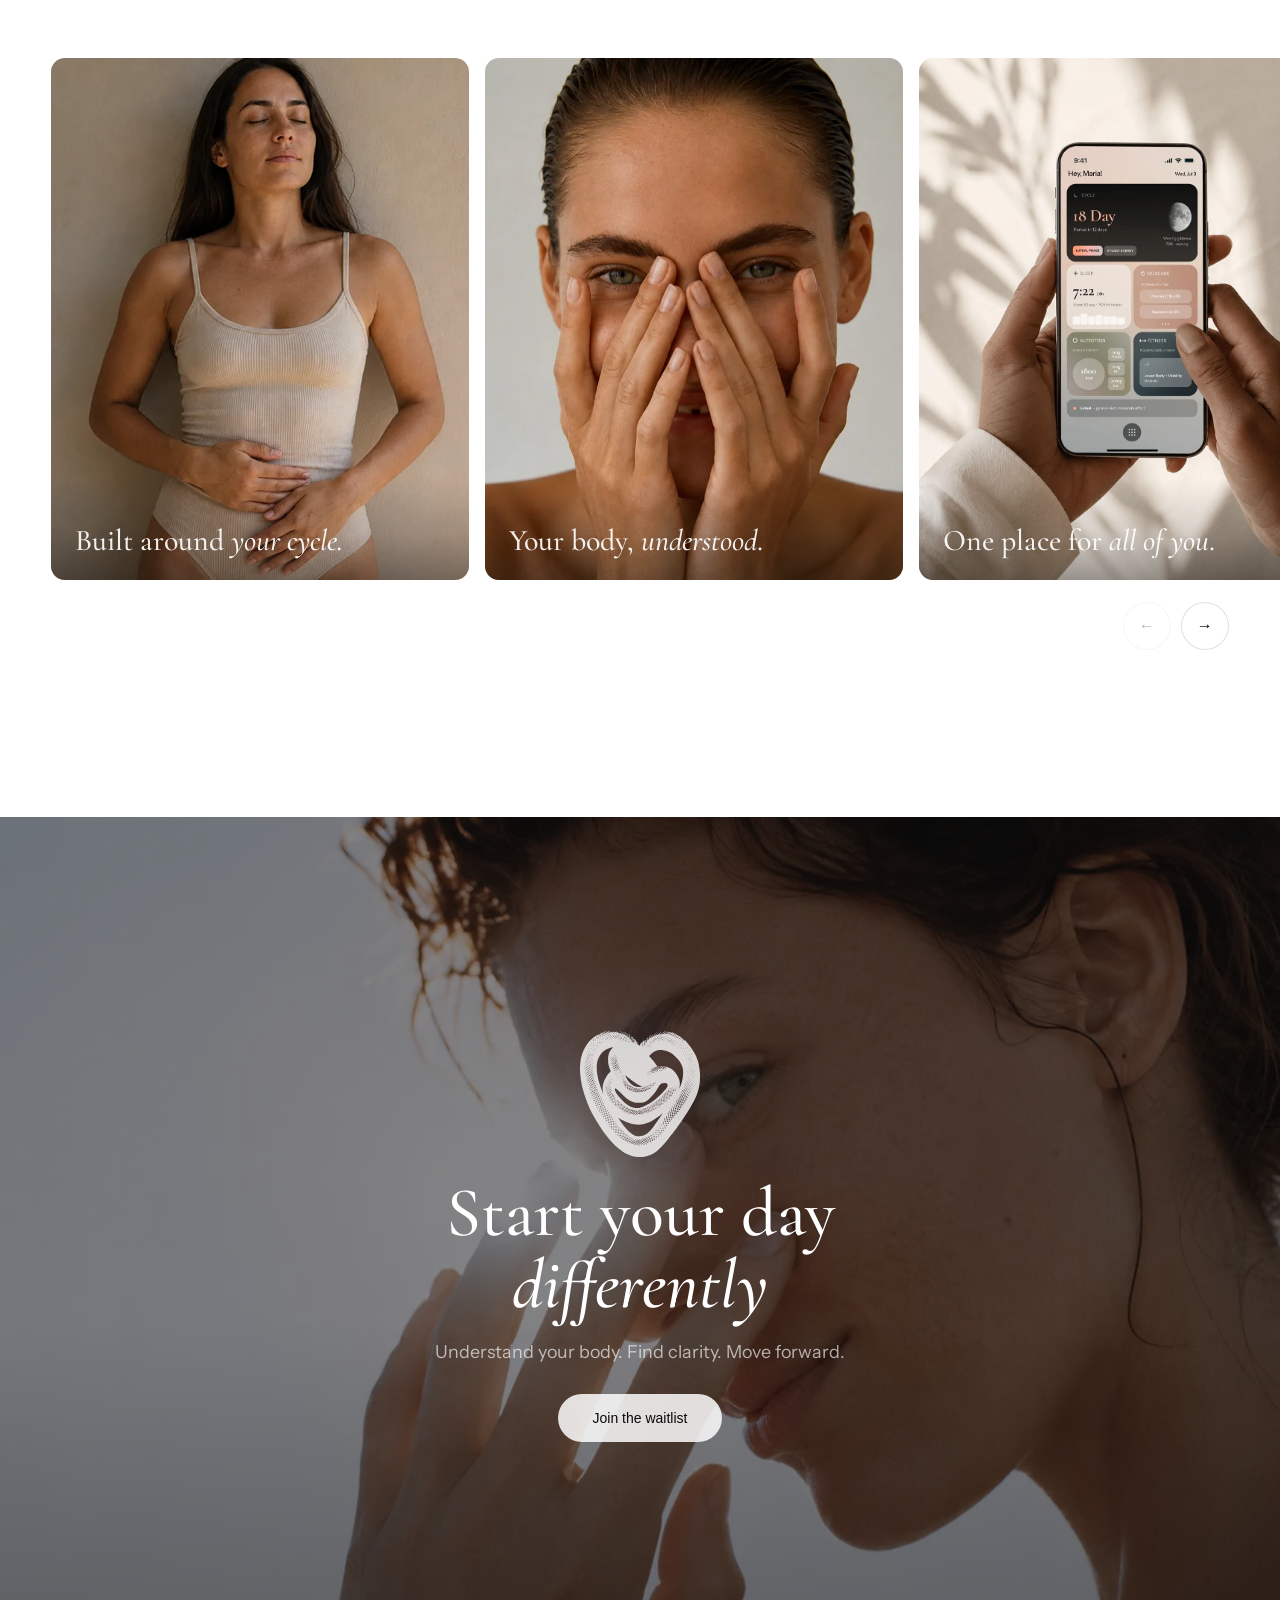
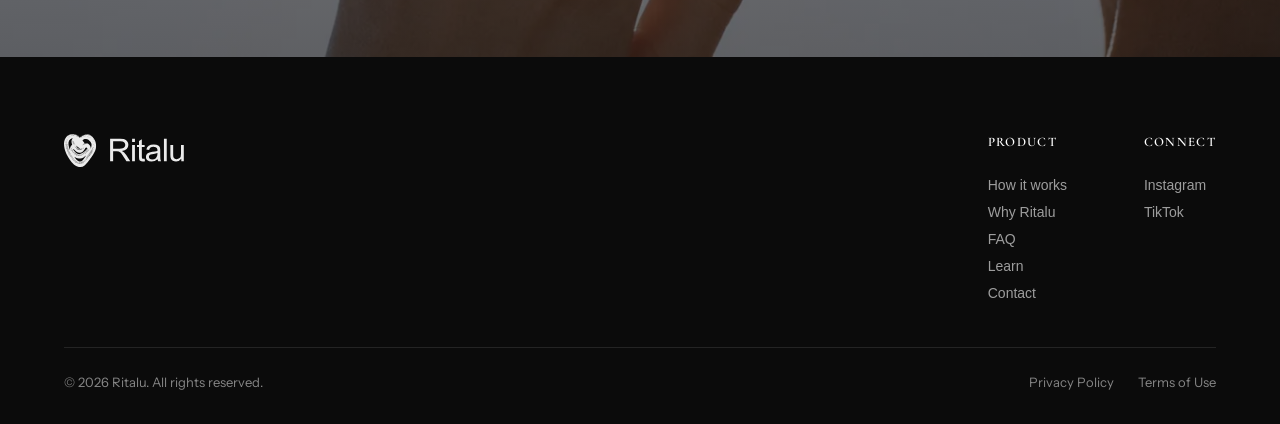
==== commit 9555912f: "Wire in GA4 Measurement ID (G-58Z88E3GZ2) Co-Authored-By: Claude Opus 4.8 <noreply@anthropic.com>" ====
--- a/index.html
+++ b/index.html
@@ -39,7 +39,7 @@
          ============================================================ -->
     <script>
       window.RITALU = {
-        ga4Id: "",           // Google Analytics 4, e.g. "G-XXXXXXX"
+        ga4Id: "G-58Z88E3GZ2",   // Google Analytics 4
         metaPixelId: "",     // Meta/Instagram Ads pixel, e.g. "1234567890"
         tiktokPixelId: "",   // TikTok Ads pixel, e.g. "CXXXXXXXXXXXXX"
         surveyUrl: "https://form.typeform.com/to/akTg2ftL", // your Typeform (email + 6 questions + referral)
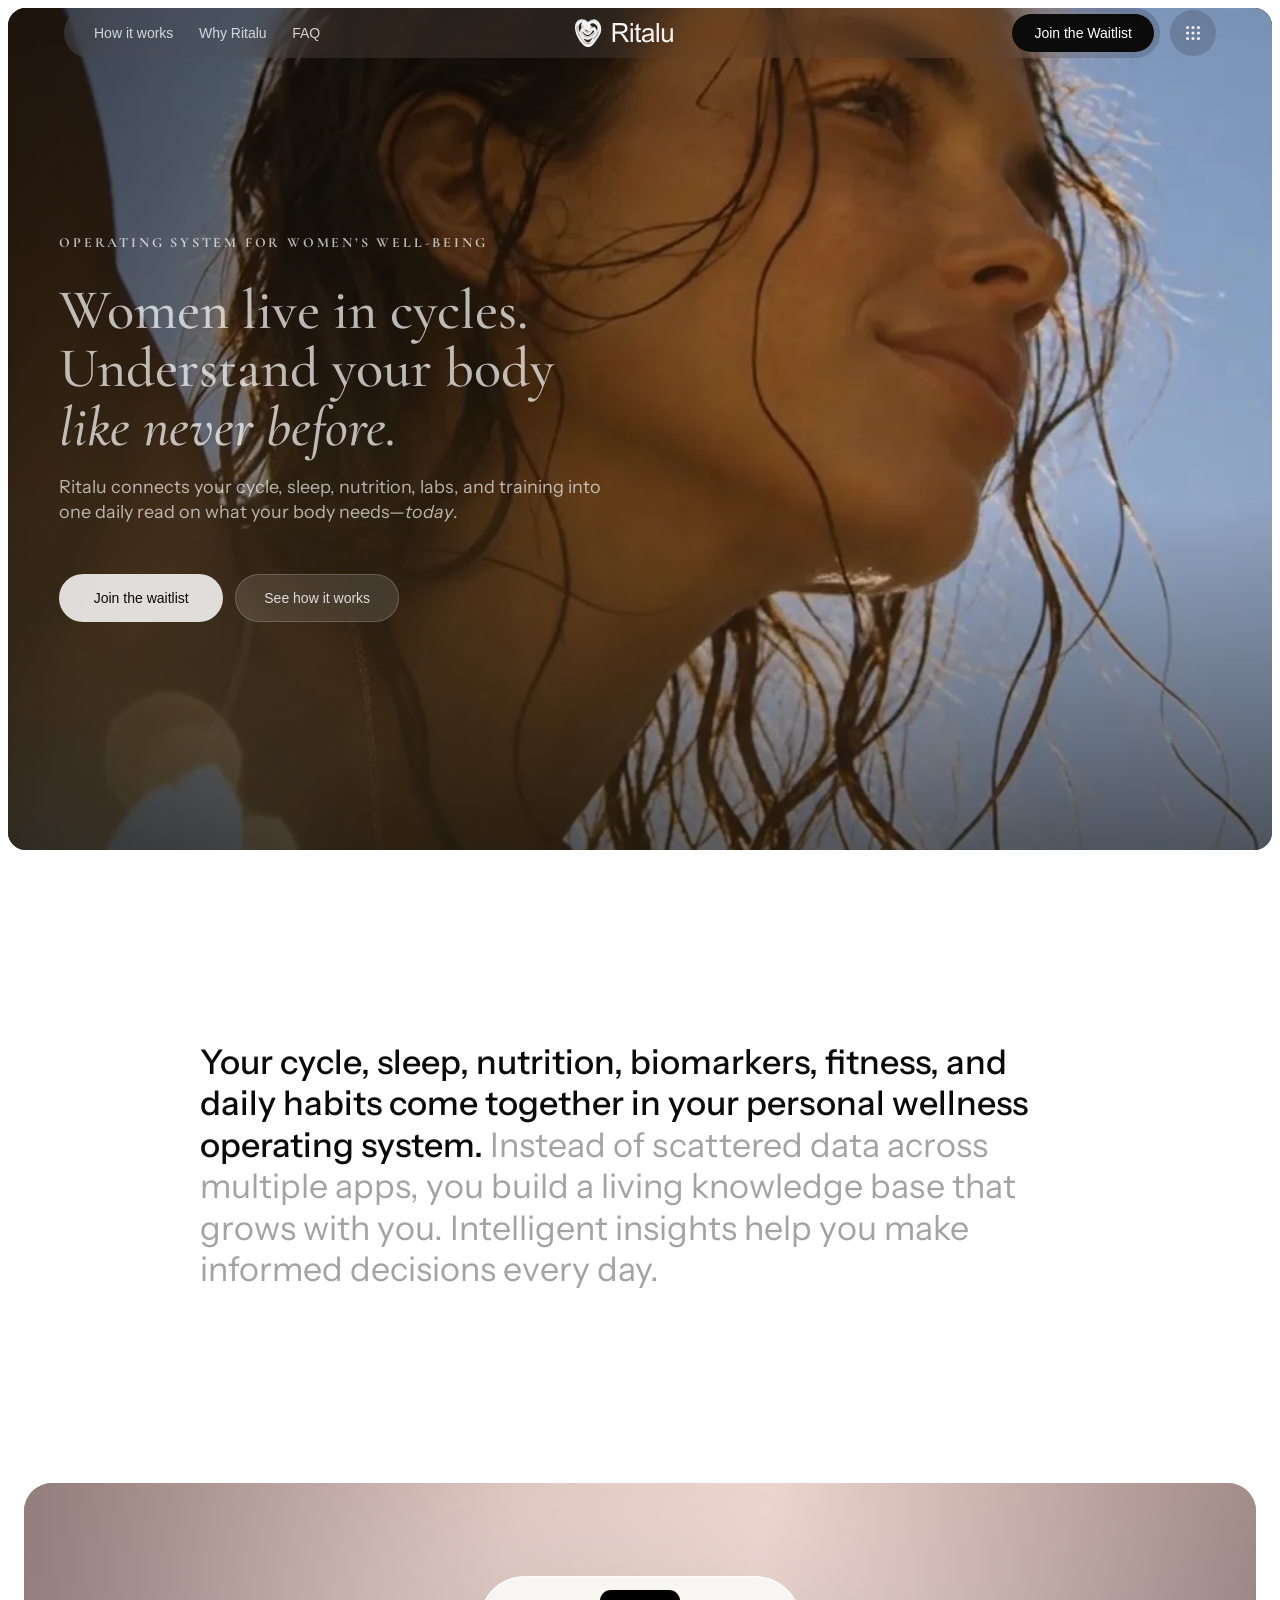
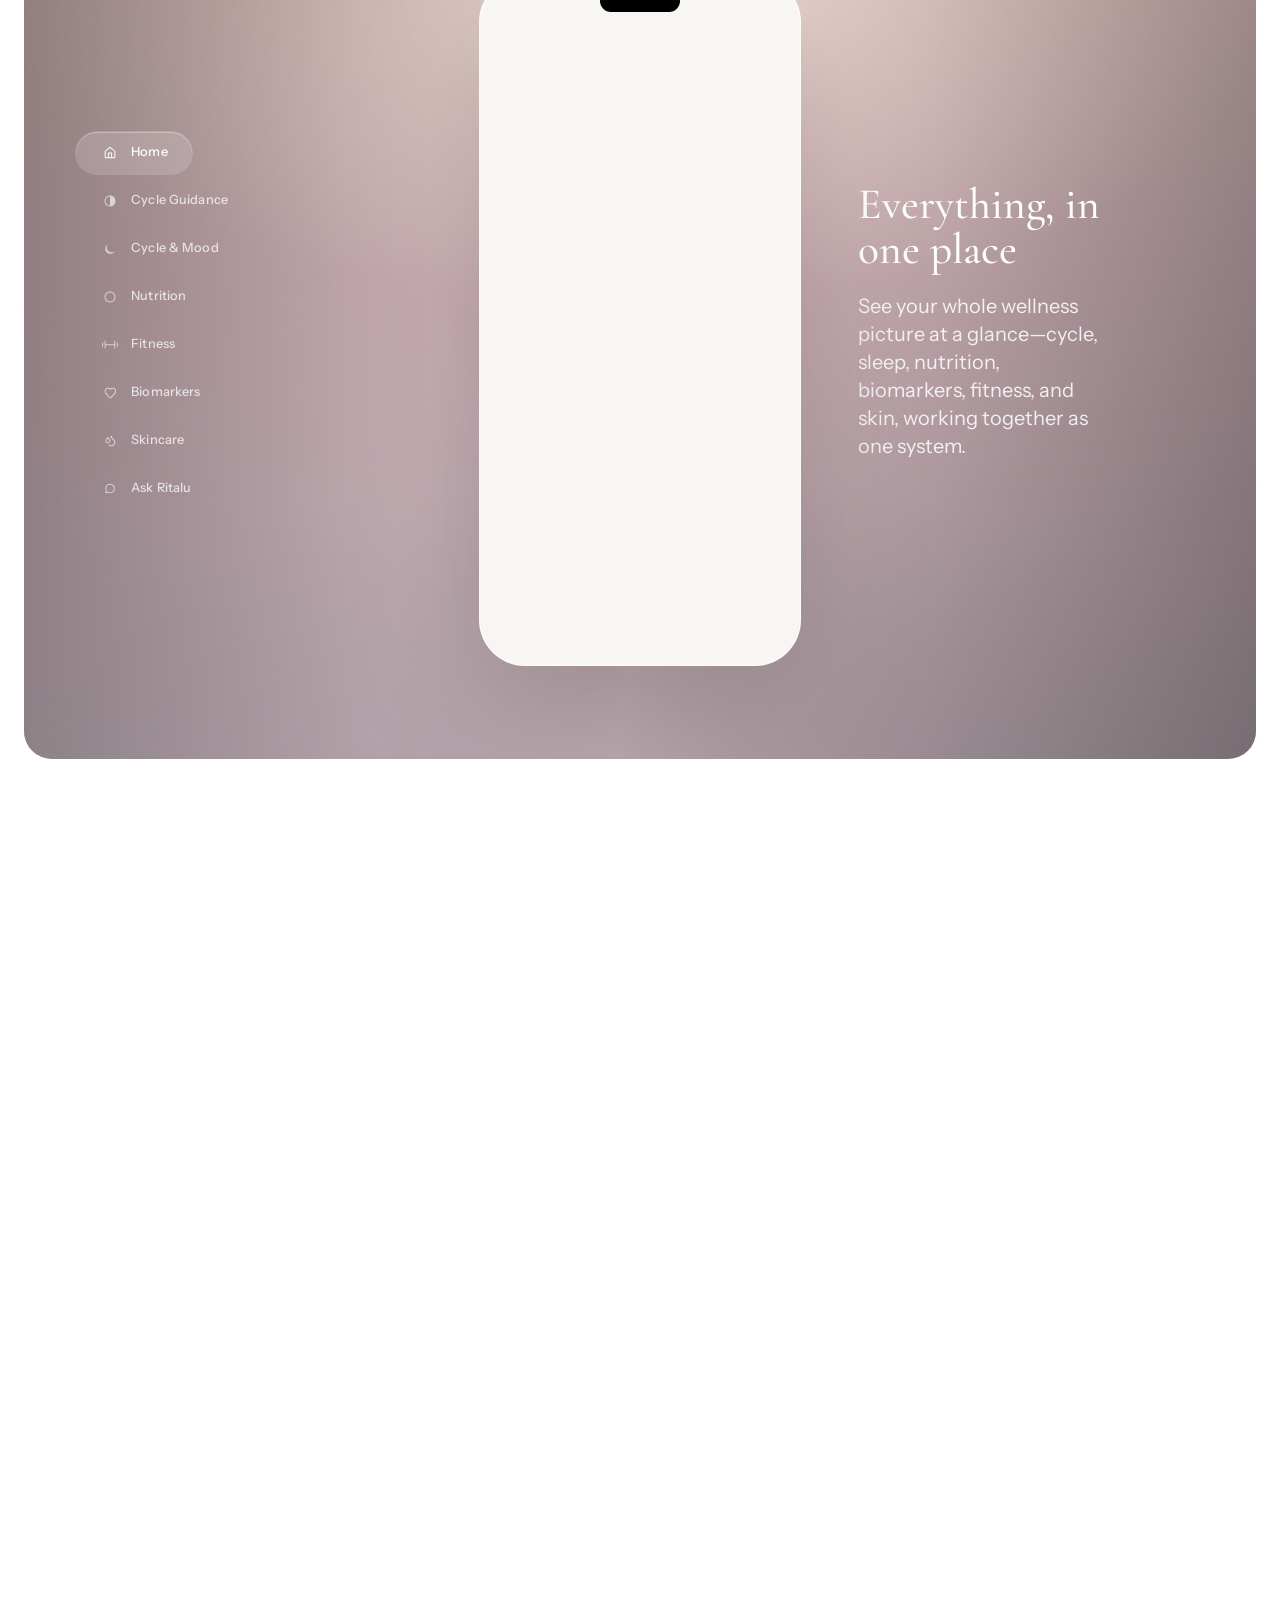
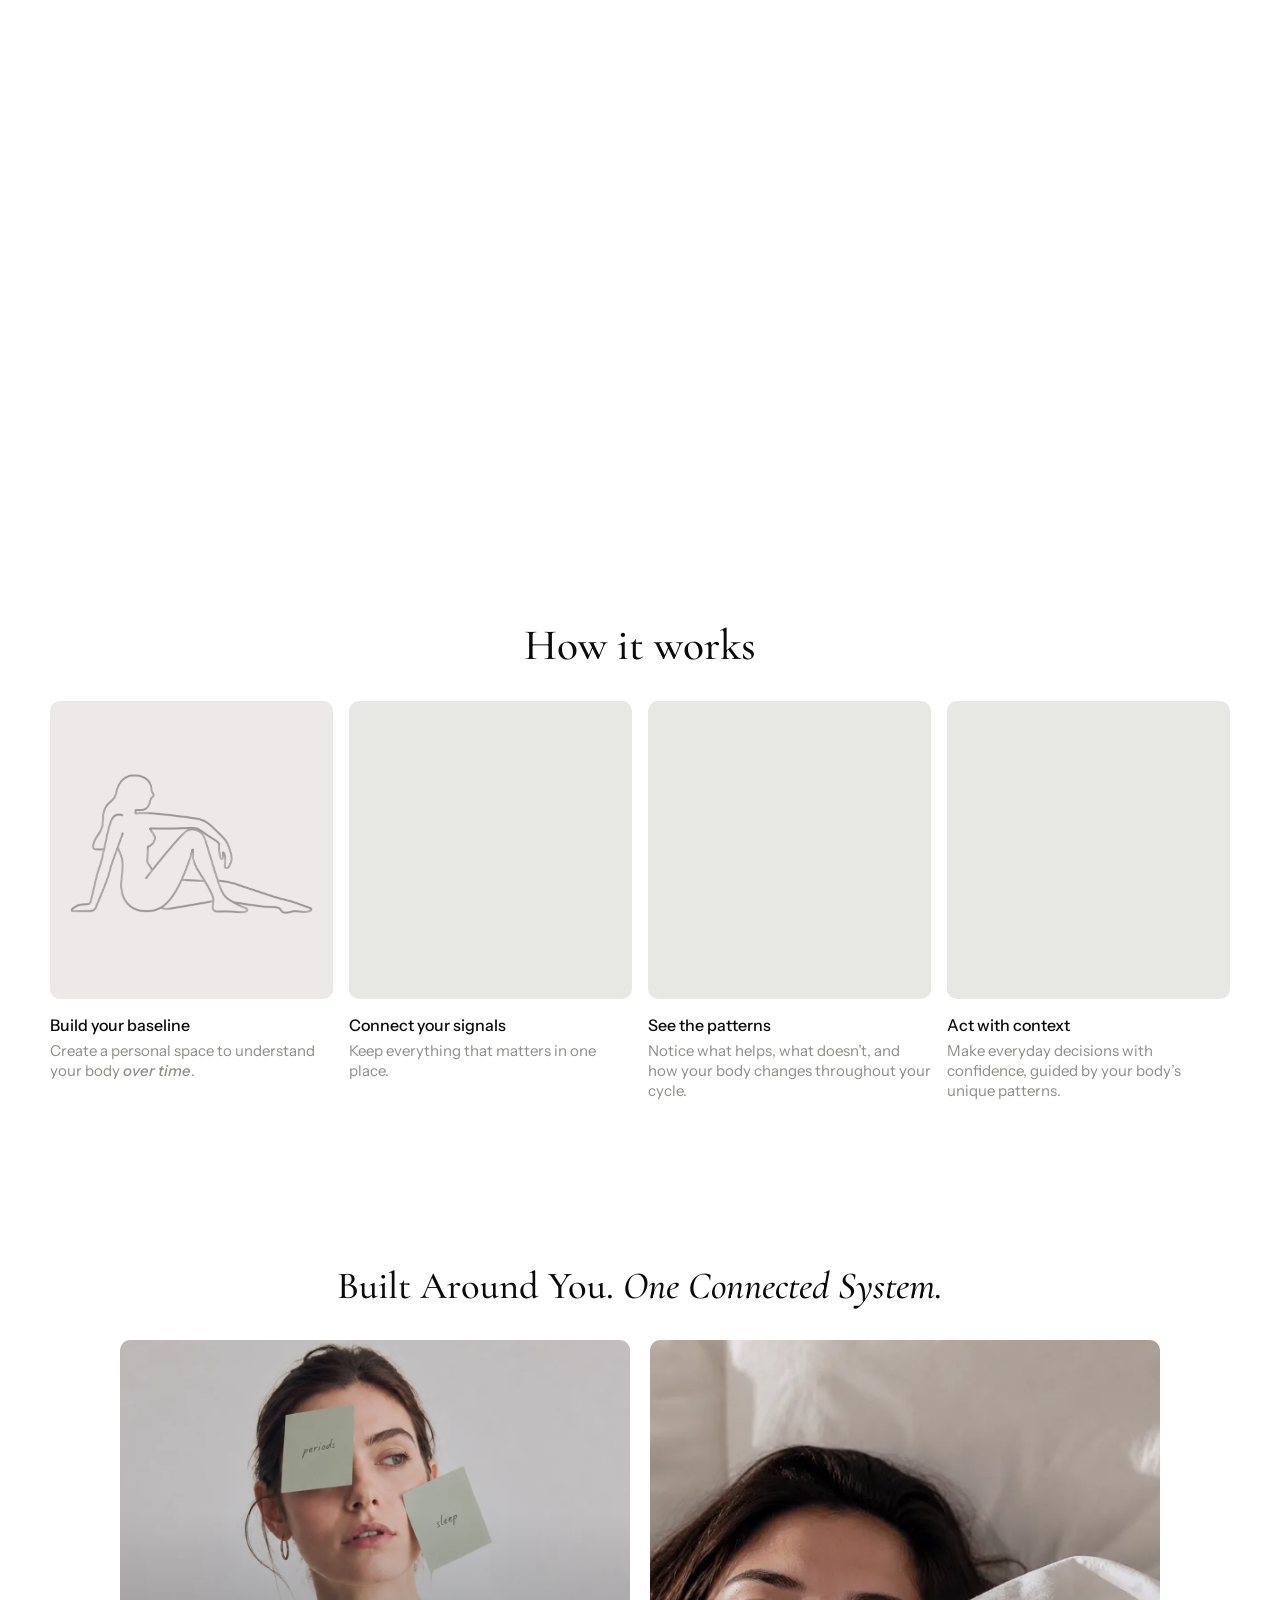
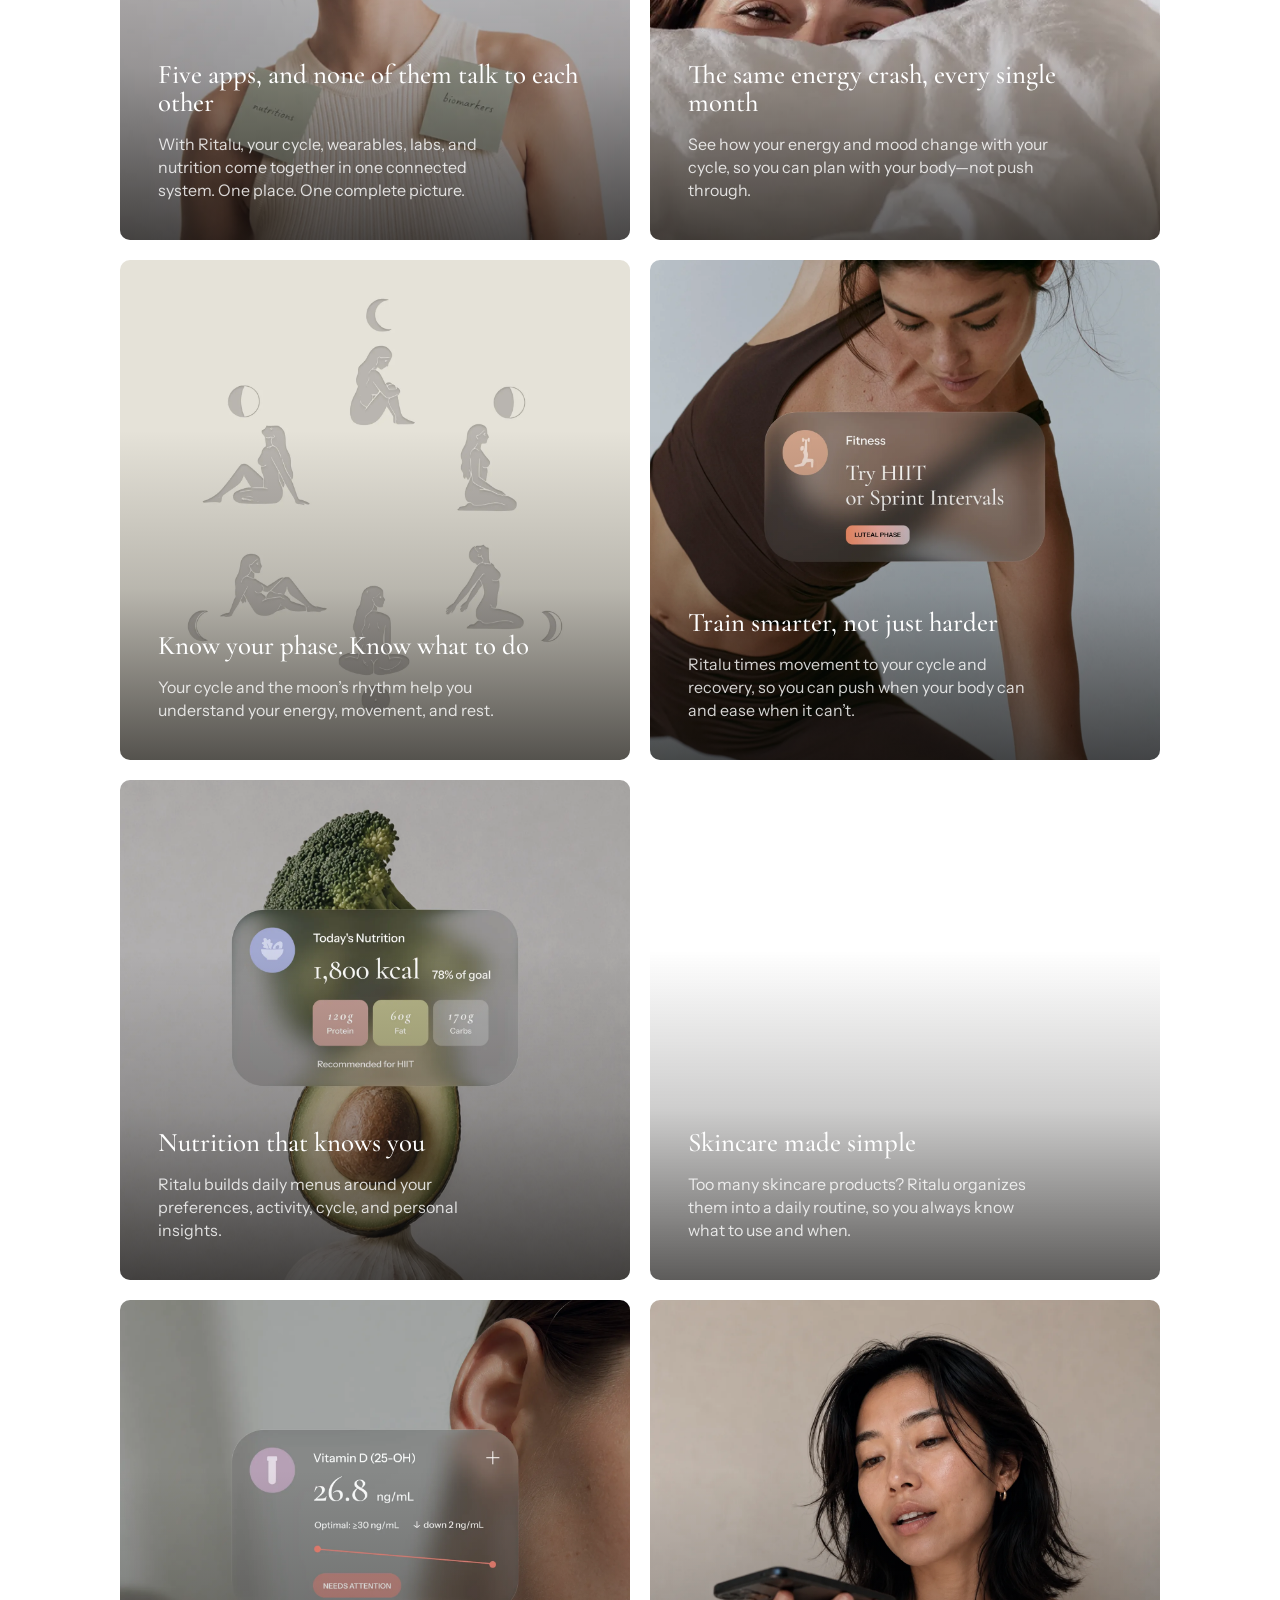
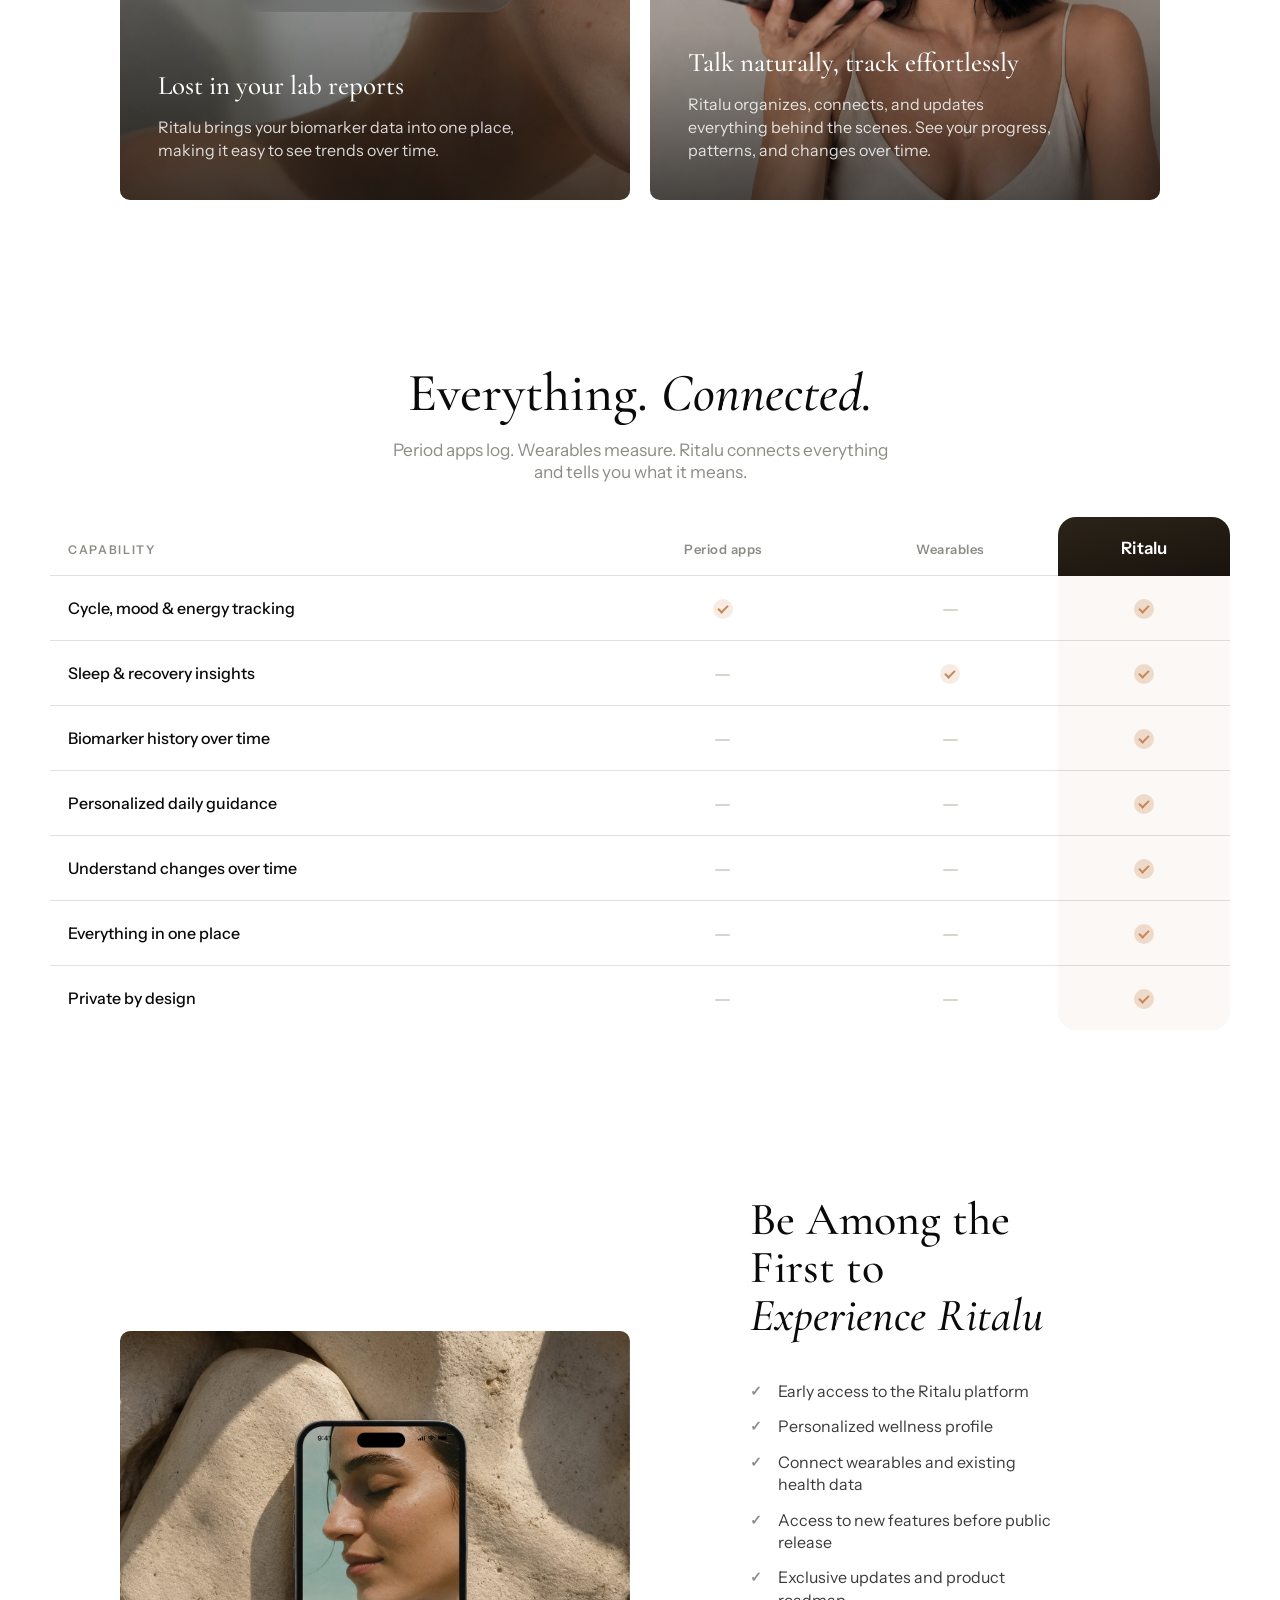
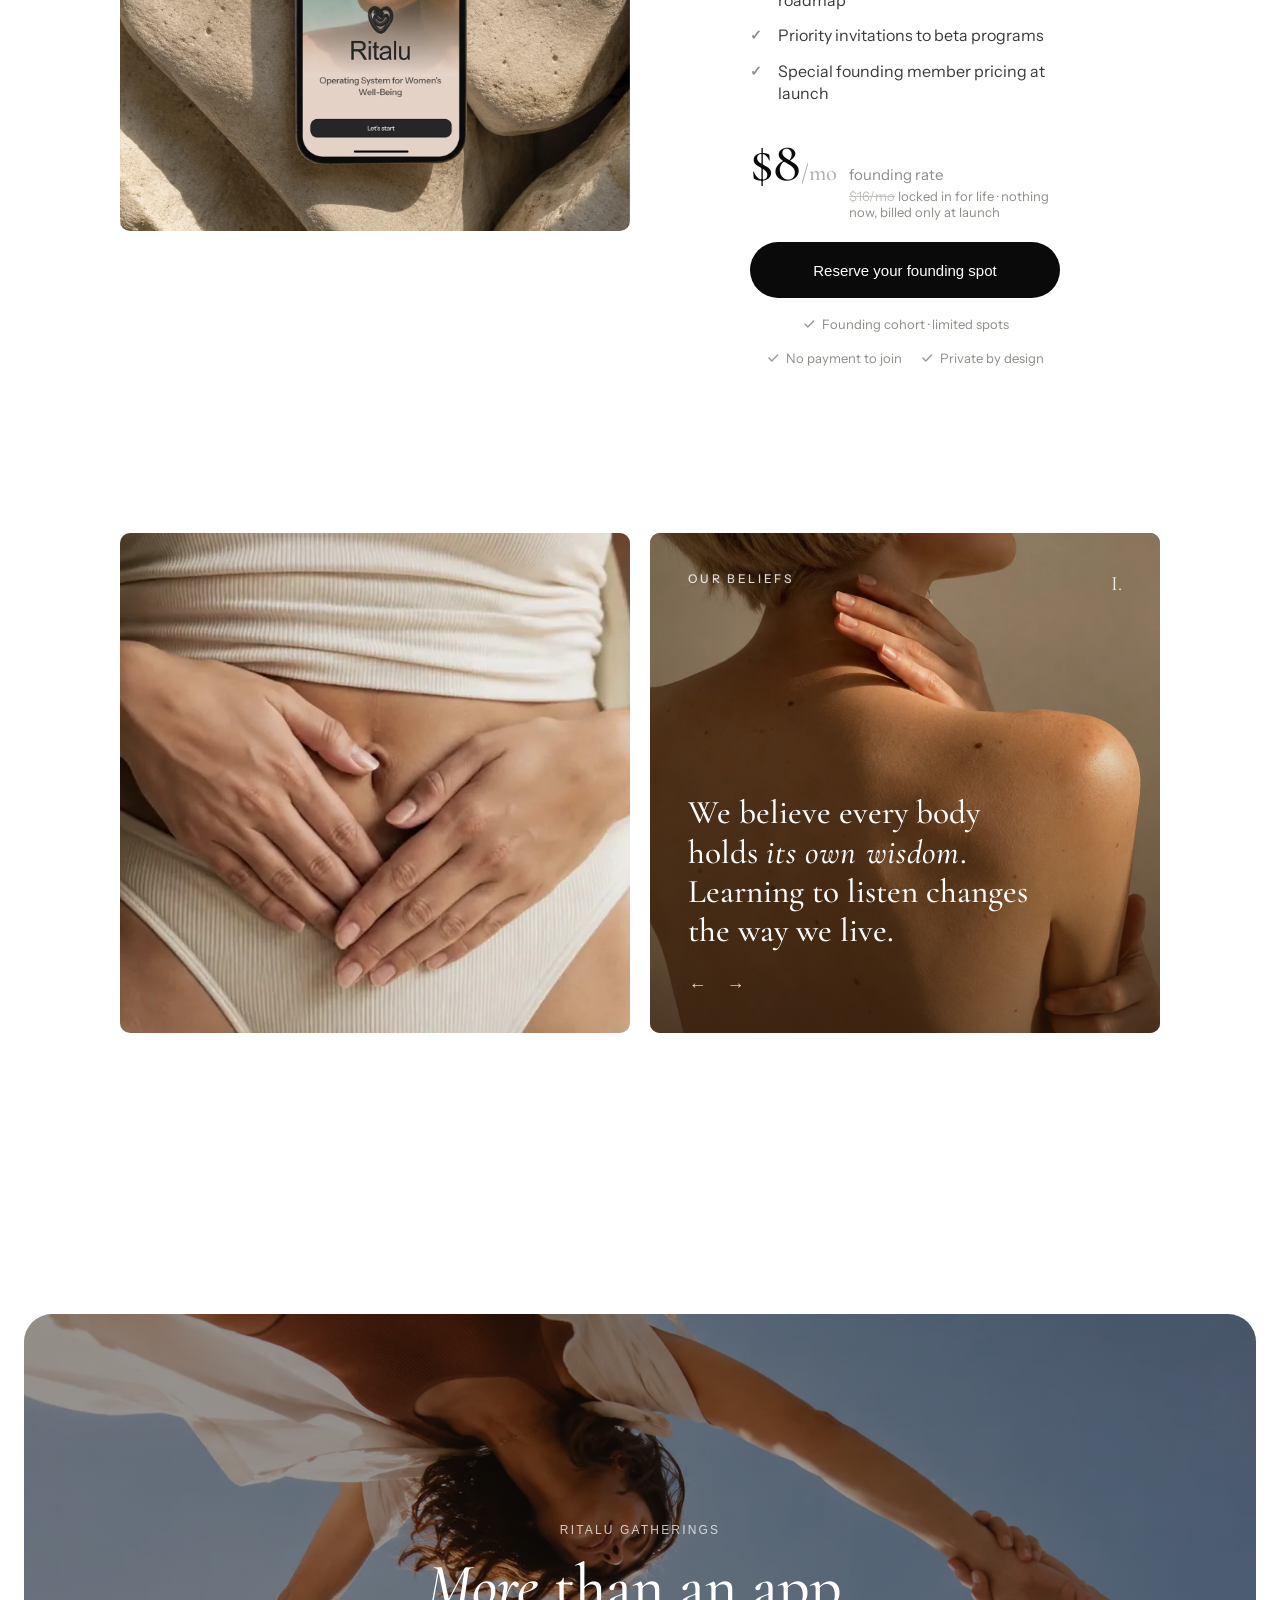
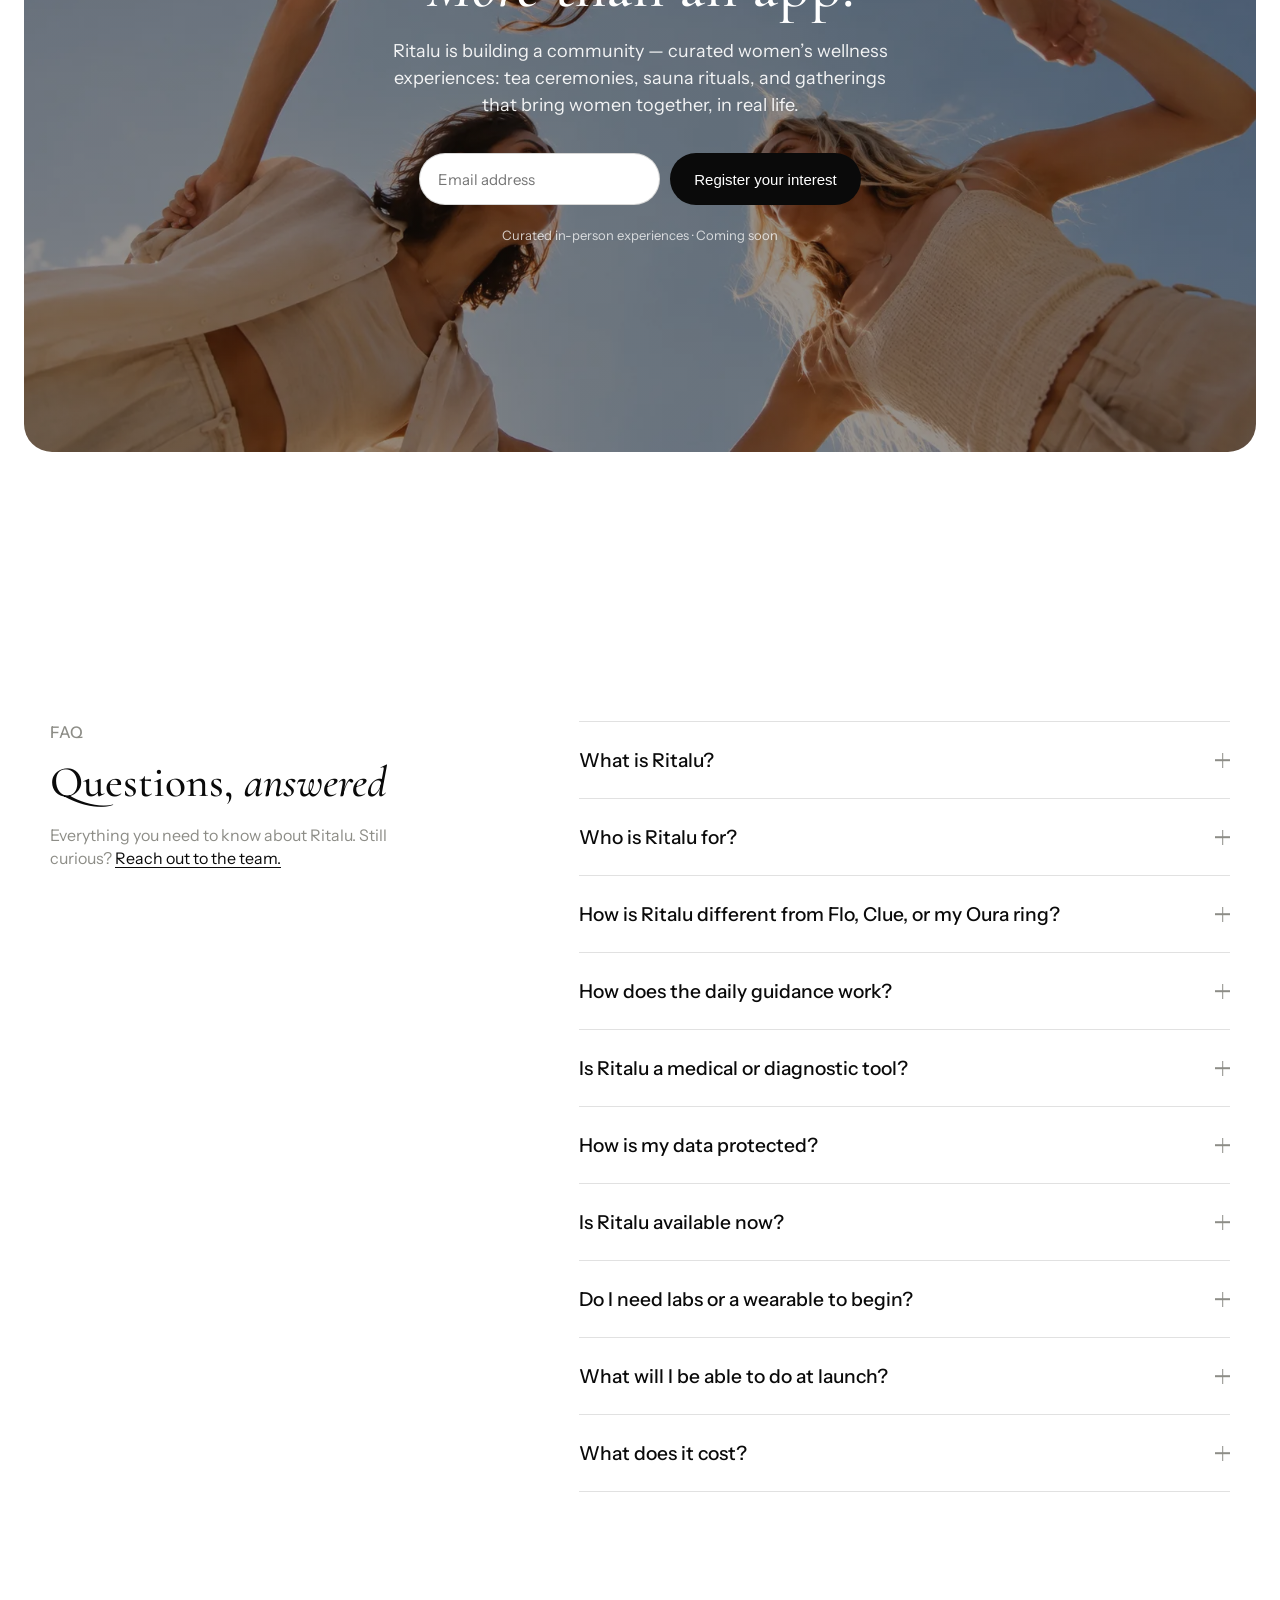
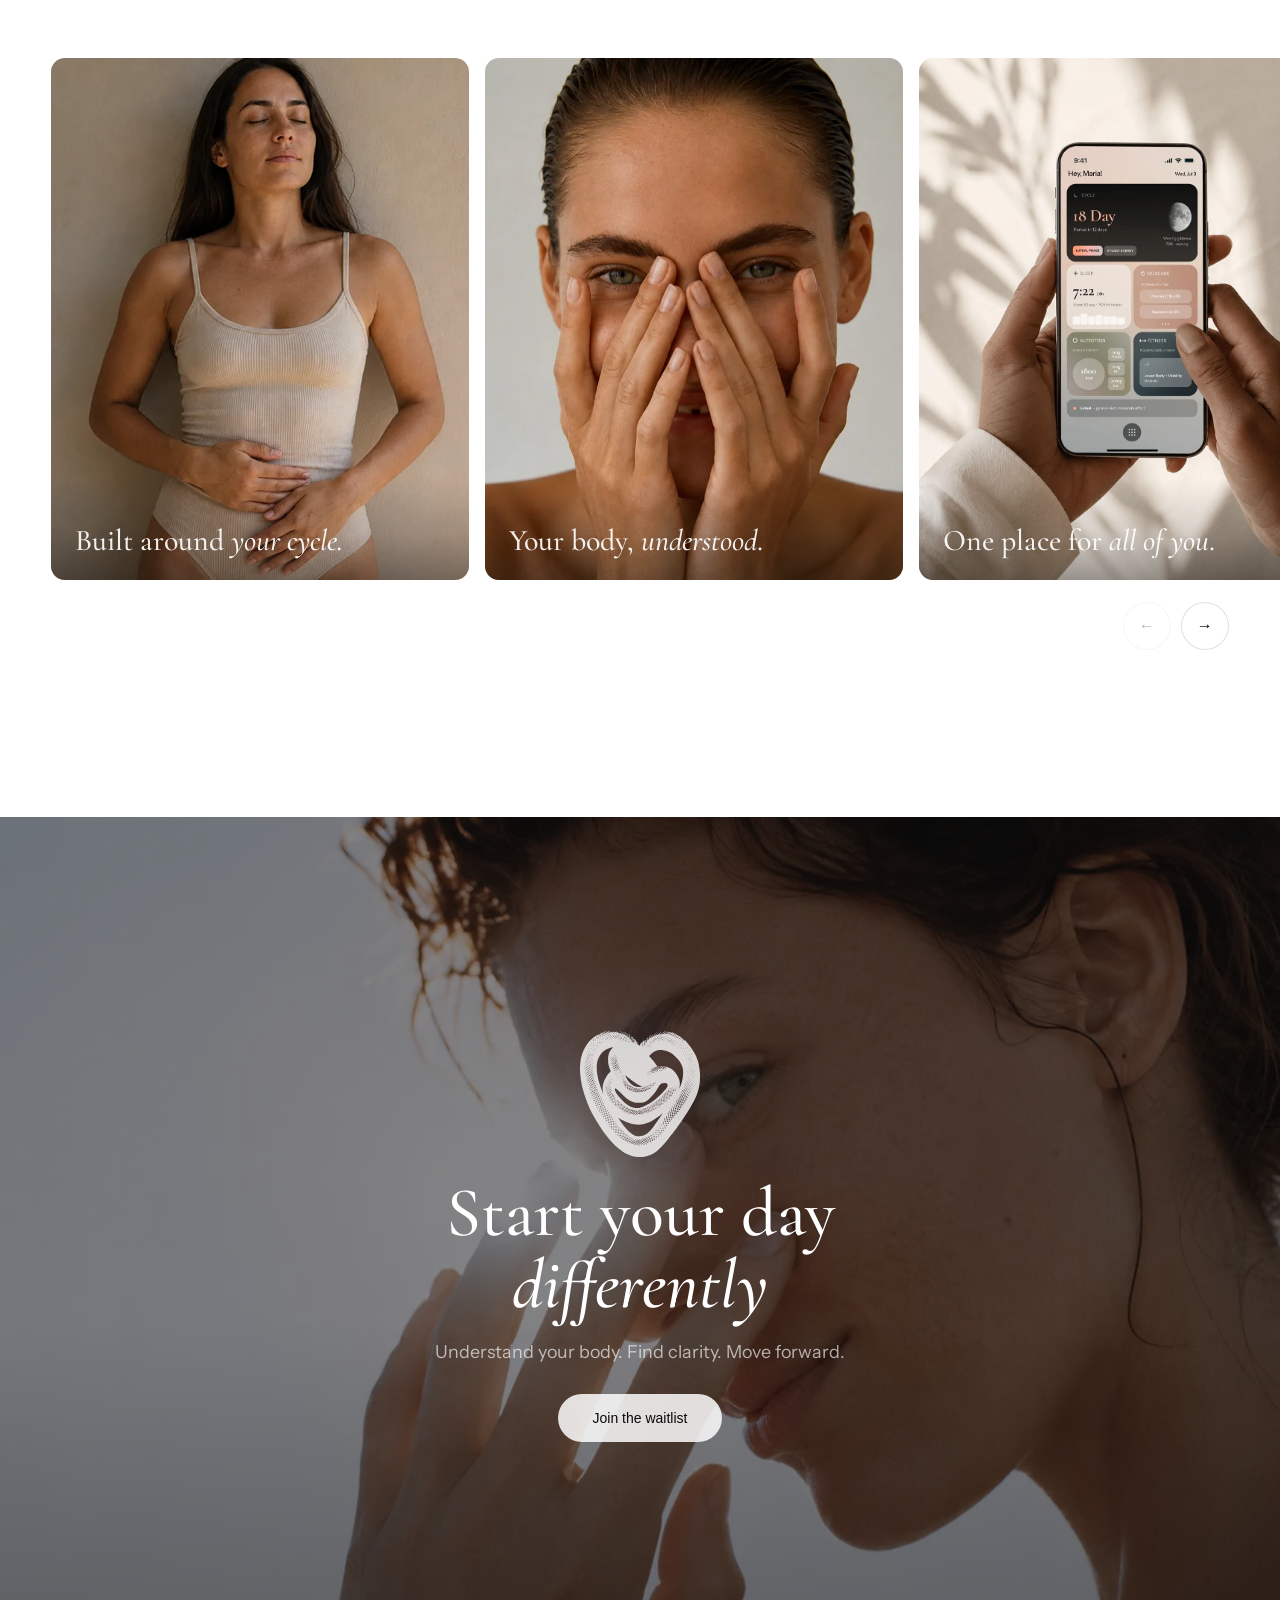
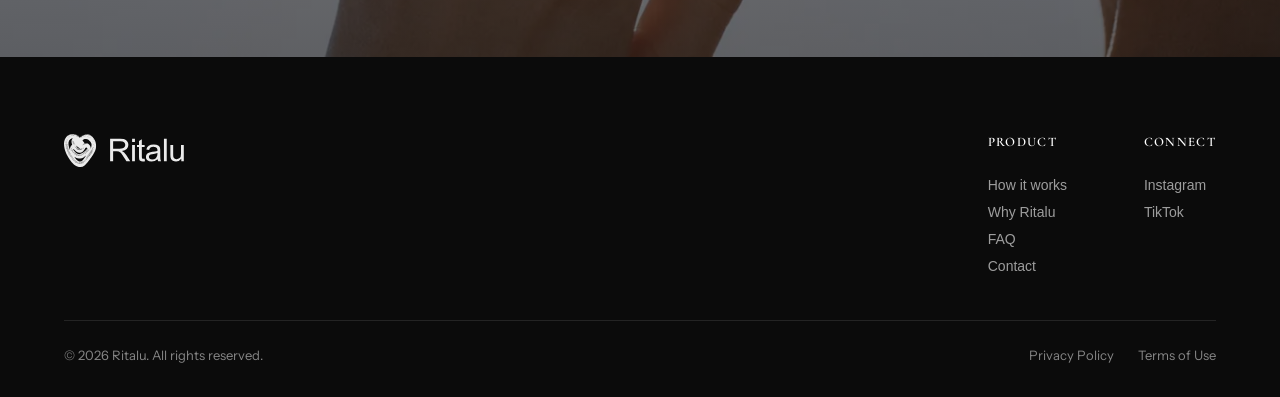
==== commit 9bb85520: "Revert nav to original width; remove Blog links from live site (keep blog files unlisted) Co-Authore" ====
--- a/index.html
+++ b/index.html
@@ -182,7 +182,6 @@
           <a href="#explore">How it works</a>
           <a href="#why-ritalu">Why Ritalu</a>
           <a href="#faq">FAQ</a>
-          <a href="/blog/">Blog</a>
         </div>
         <a class="logo" href="#" aria-label="Ritalu home">
           <img loading="lazy" decoding="async" src="assets/ritalu-logo.svg?v=2" alt="Ritalu" />
@@ -797,7 +796,6 @@
             <a href="#how-it-works">How it works</a>
             <a href="#why-ritalu">Why Ritalu</a>
             <a href="#faq">FAQ</a>
-            <a href="/blog/">Learn</a>
             <a href="mailto:info@ritalu.xyz">Contact</a>
           </div>
           <div>
@@ -823,7 +821,6 @@
         <a href="#explore" data-mobile-link>How it works</a>
         <a href="#why-ritalu" data-mobile-link>Why Ritalu</a>
         <a href="#faq" data-mobile-link>FAQ</a>
-        <a href="/blog/" data-mobile-link>Blog</a>
         <a class="mobile-menu__cta" href="#membership" data-mobile-link>Join the Waitlist</a>
       </nav>
     </div>
--- a/styles.css
+++ b/styles.css
@@ -80,7 +80,7 @@
   display: flex;
   align-items: center;
   gap: 10px;
-  padding: 16px clamp(16px, 5vw, 110px);
+  padding: 16px 420px;
   will-change: transform;
 }
 
